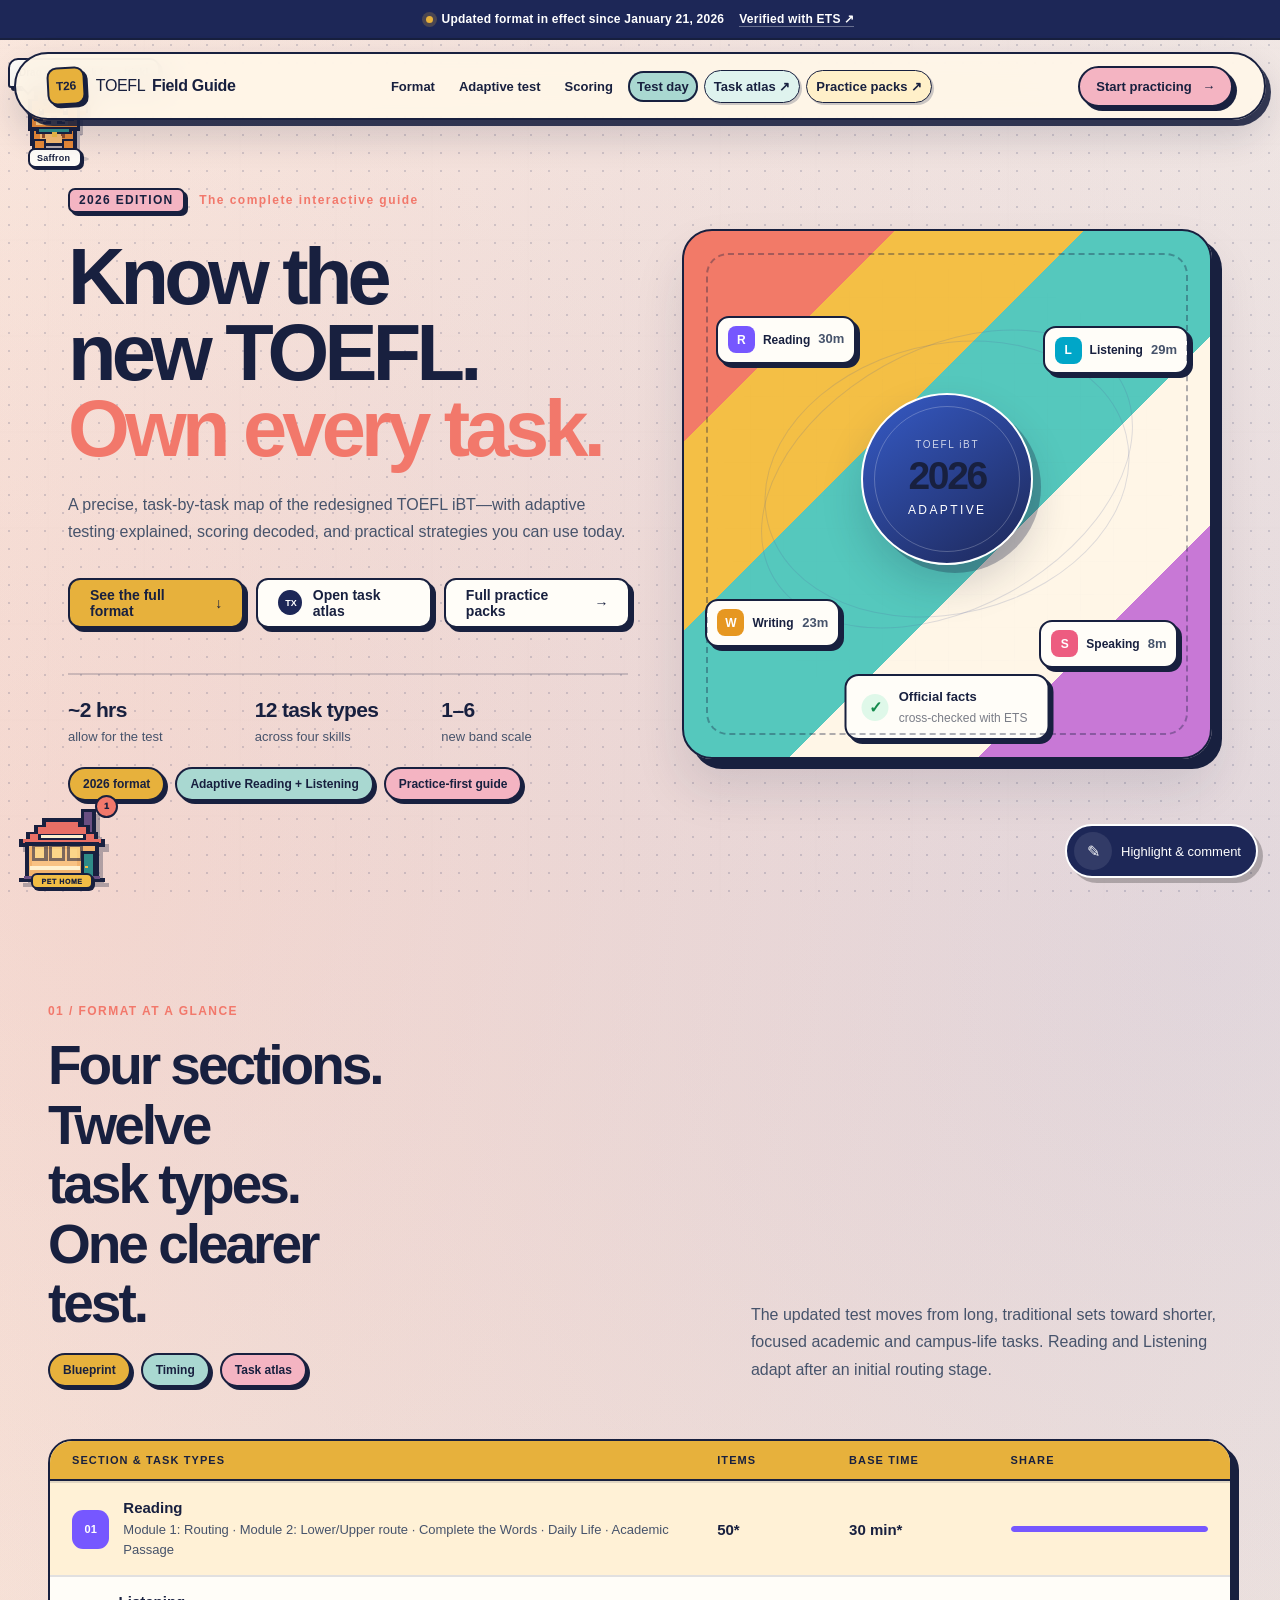
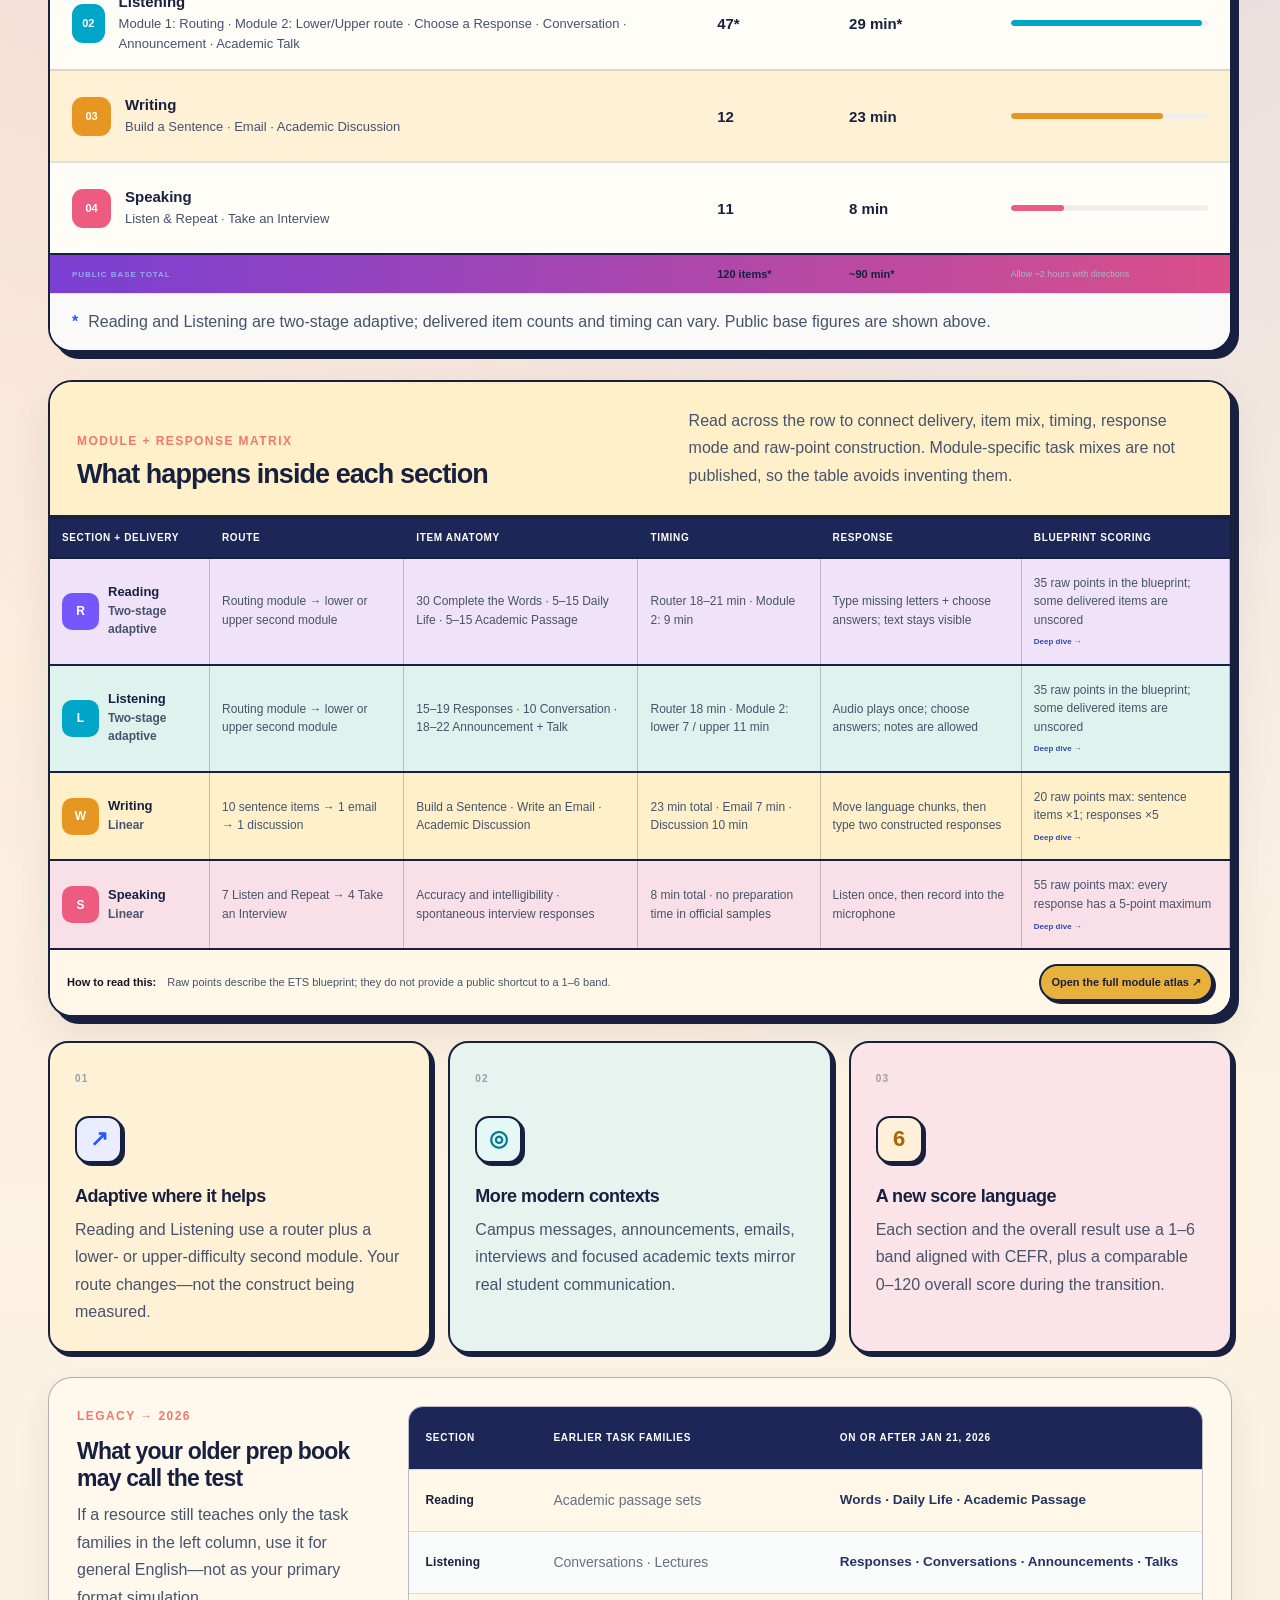
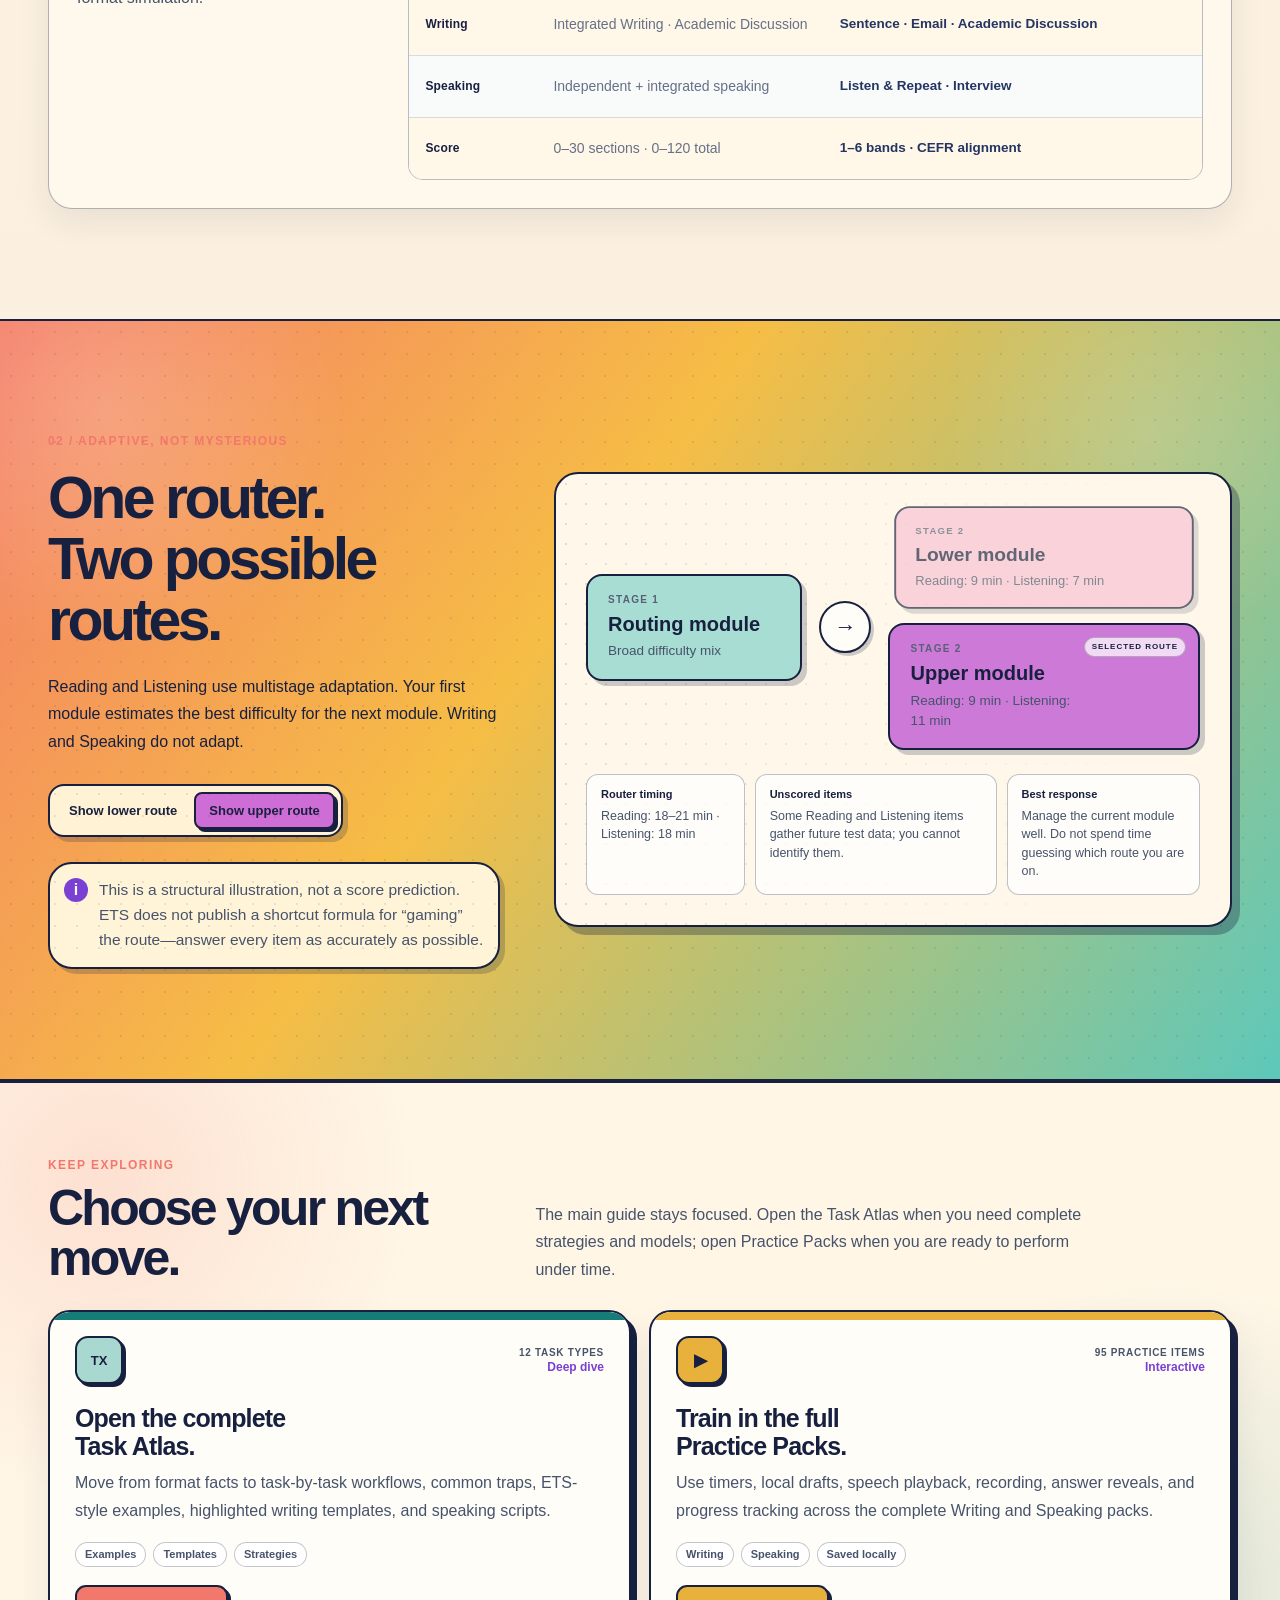
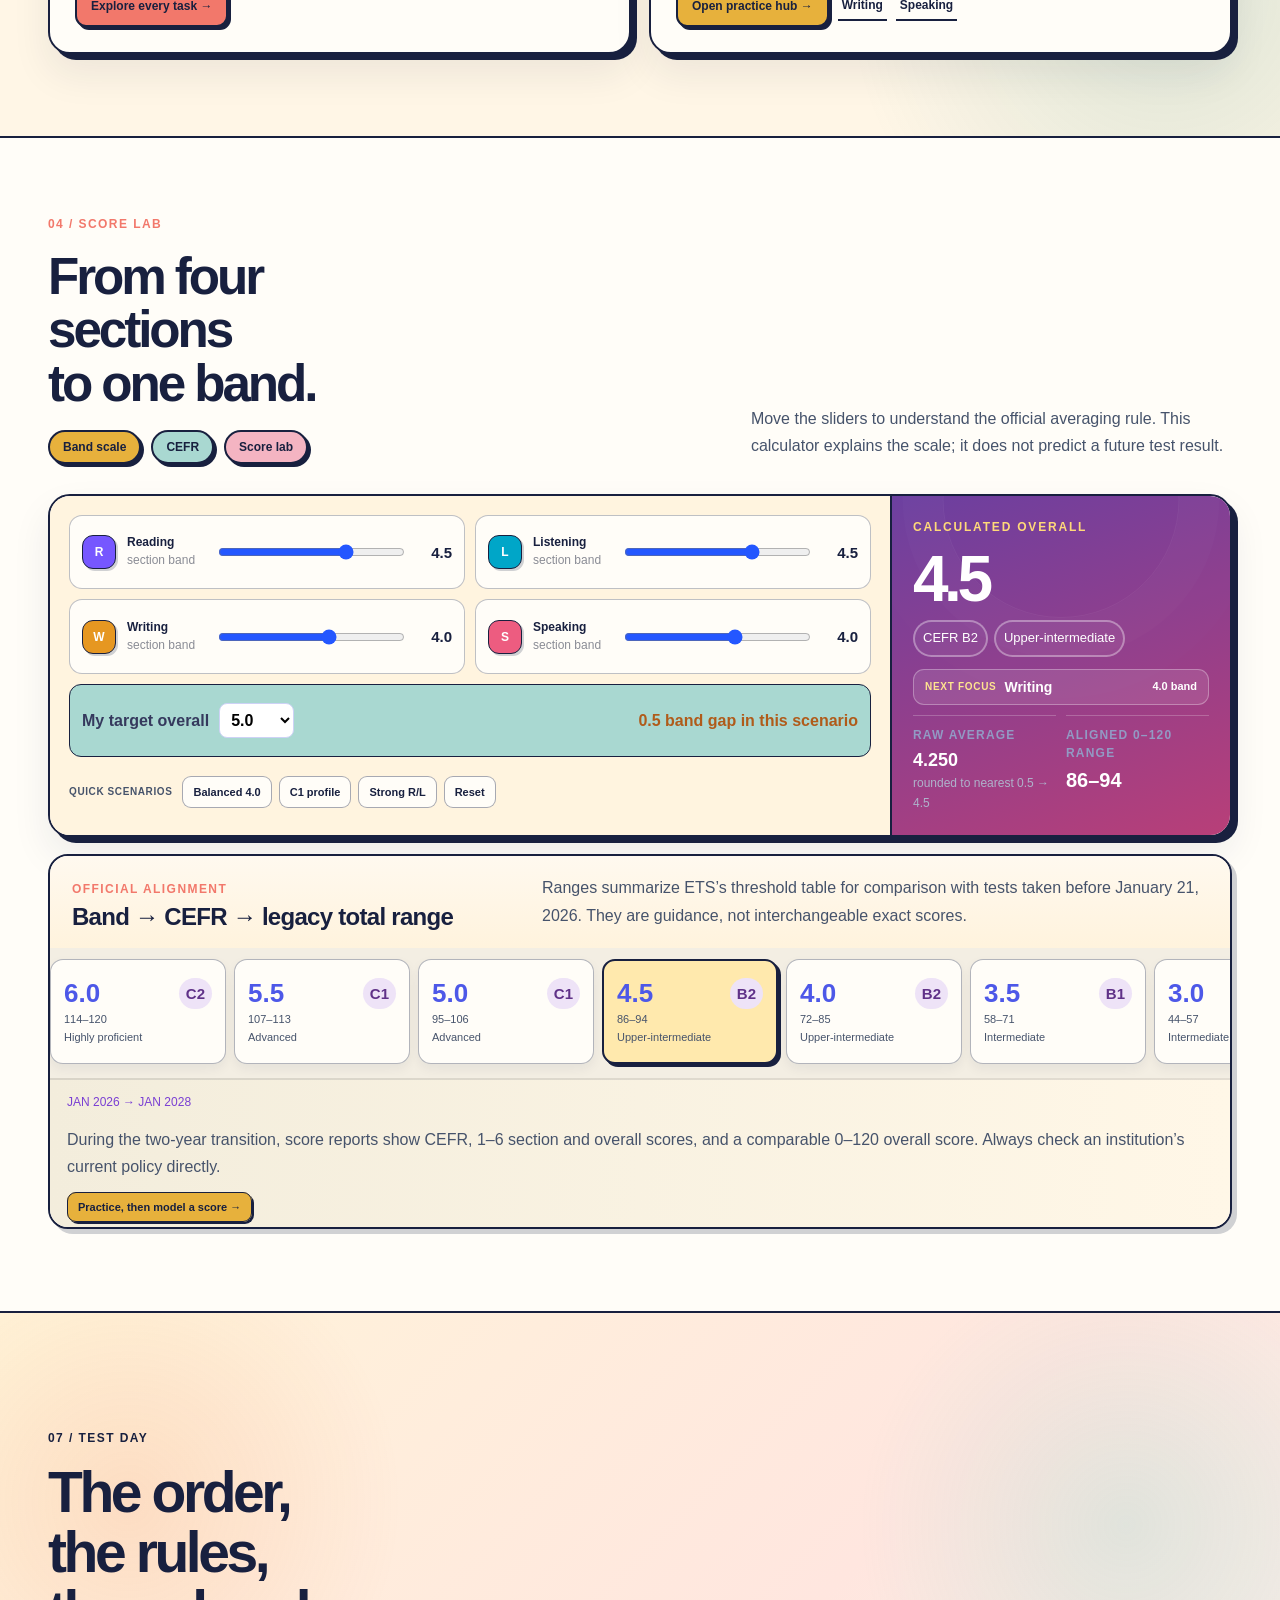
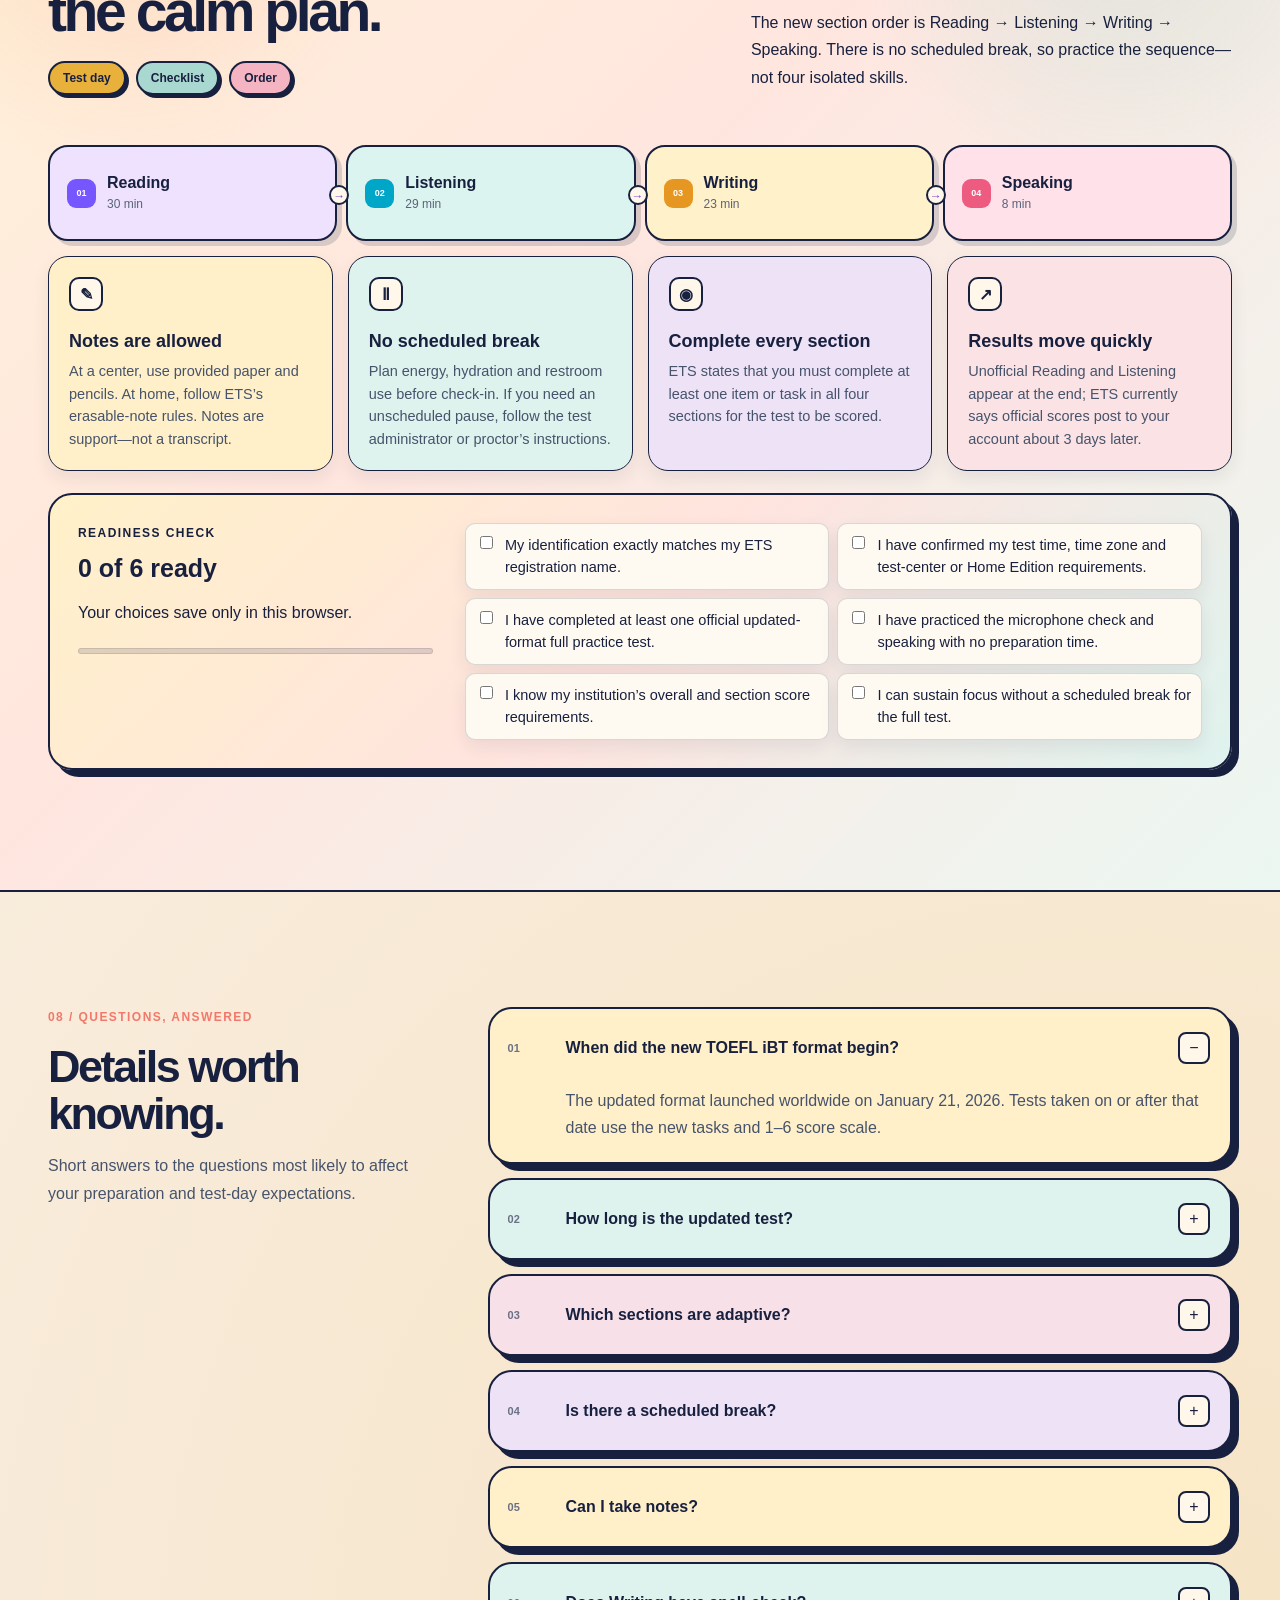
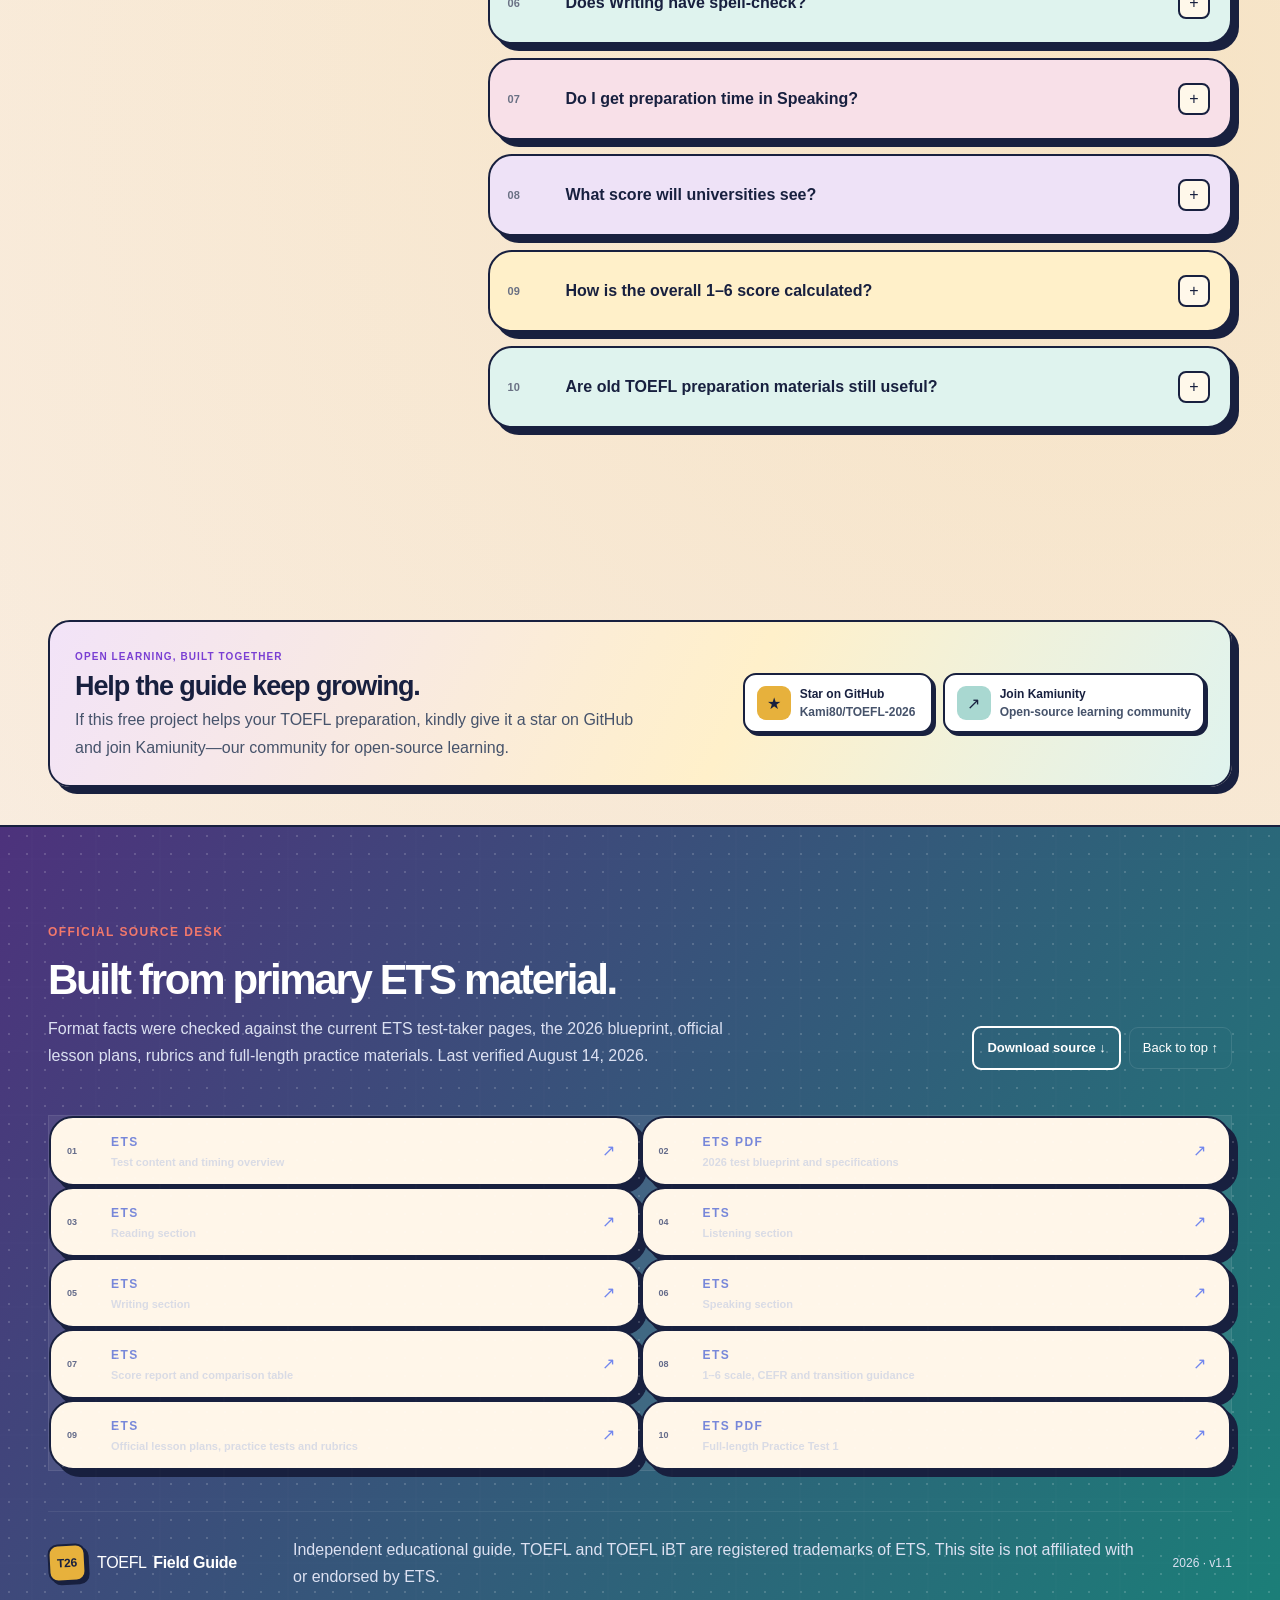
==== index.html @ bfb0610a "Add files via upload" ====
<!doctype html>
<html lang="en" style="--font-body:'DM Sans','Segoe UI',Arial,sans-serif;--font-display:Manrope,'Segoe UI',Arial,sans-serif">
  <head>
    <meta charset="UTF-8" />
    <meta name="viewport" content="width=device-width, initial-scale=1" />
    <meta name="description" content="A comprehensive, interactive guide to the TOEFL iBT format introduced January 21, 2026." />
    <meta name="theme-color" content="#151628" />
    <title>TOEFL iBT 2026 Complete Guide</title>
    <link rel="stylesheet" href="styles.css?v=20260815-navfloat3" />
    <link rel="stylesheet" href="pets.css?v=20260815-petarc8" />
  </head>
  <body>
    <noscript>This interactive guide requires JavaScript. Please enable it and reload the page.</noscript>
    <div id="root"></div>
    <script src="app.js?v=20260815-polish1" defer></script>
  <script src="retromax.js?v=20260815-polish1" defer></script>
  <script src="pets.js?v=20260815-petarc8" defer></script>
</body>
</html>
---- styles.css ----
:root {
  --ink: #121322;
  --muted: #5f6273;
  --paper: #f7f7f4;
  --panel: #ffffff;
  --line: #dedfd9;
  --blue: #2457ff;
  --violet: #7657ff;
  --cyan: #00a6c8;
  --amber: #e69721;
  --rose: #ed5c80;
}

* { box-sizing: border-box; }
html { scroll-behavior: smooth; }
body { margin: 0; background: var(--paper); color: var(--ink); font-family: var(--font-body), Arial, sans-serif; }
a { color: inherit; text-decoration: none; }

.announcement {
  min-height: 36px; background: #151628; color: #dfe2ff; display: flex; align-items: center; justify-content: center;
  gap: 9px; padding: 7px 20px; font-size: 12px; letter-spacing: .02em;
}
.announcement-dot { width: 7px; height: 7px; background: #77e5b2; border-radius: 50%; box-shadow: 0 0 0 4px #77e5b21c; }
.announcement a { color: white; margin-left: 6px; border-bottom: 1px solid #ffffff55; }
.nav-shell { width: 100%; max-width: none; height: 78px; margin: 0; display: flex; align-items: center; justify-content: space-between; padding: 0 clamp(20px, 3.5vw, 56px); }
.brand { display: flex; align-items: center; gap: 11px; font-family: var(--font-display); font-size: 16px; letter-spacing: -.02em; }
.brand>span:last-child b { margin-left: 3px; }
.brand-mark { display: grid; place-items: center; width: 38px; height: 38px; color: white; background: var(--blue); border-radius: 11px; font-size: 12px; font-weight: 800; transform: rotate(-3deg); }
.nav-links { display: flex; align-items: center; gap: 29px; color: #4b4e61; font-size: 13px; font-weight: 600; }
.nav-links a:hover { color: var(--blue); }
.nav-cta { padding: 11px 16px; border: 1px solid #cfd1cc; background: #fff; border-radius: 100px; font-size: 13px; font-weight: 700; box-shadow: 0 4px 14px #11142808; }
.nav-cta span { margin-left: 7px; color: var(--blue); }

.hero { max-width: 1240px; min-height: 650px; margin: 0 auto; padding: 72px 28px 90px; display: grid; grid-template-columns: 1.02fr .98fr; gap: 56px; align-items: center; }
.eyebrow, .kicker { color: #5f6273; font: 700 11px/1 var(--font-display); letter-spacing: .15em; }
.eyebrow span { display: inline-flex; align-items: center; min-height: 25px; padding: 0 9px; margin-right: 10px; border-radius: 7px; background: #e8ebff; color: #4e43c8; letter-spacing: .11em; }
.hero h1 { margin: 22px 0 23px; max-width: 700px; font: 750 clamp(50px, 6vw, 78px)/.99 var(--font-display); letter-spacing: -.065em; }
.hero h1 em { color: var(--blue); font-style: normal; }
.hero-lede { max-width: 610px; margin: 0; color: var(--muted); font-size: 18px; line-height: 1.72; }
.hero-actions { display: flex; gap: 12px; margin-top: 32px; }
.button { min-height: 48px; display: inline-flex; align-items: center; justify-content: center; gap: 11px; padding: 0 20px; border-radius: 12px; font-size: 14px; font-weight: 750; }
.button-primary { background: var(--blue); color: white; box-shadow: 0 12px 25px #2457ff2c; }
.button-primary:hover { transform: translateY(-2px); }
.button-ghost { background: white; border: 1px solid #d7d8d3; }
.play { width: 25px; height: 25px; display: grid; place-items: center; border-radius: 50%; color: var(--blue); background: #edf0ff; font-size: 9px; padding-left: 2px; }
.fact-row { display: grid; grid-template-columns: repeat(3, 1fr); max-width: 560px; margin-top: 45px; padding-top: 23px; border-top: 1px solid var(--line); }
.fact-row div { display: flex; flex-direction: column; gap: 5px; }
.fact-row strong { font: 750 19px var(--font-display); letter-spacing: -.03em; }
.fact-row span { color: #7a7c88; font-size: 11px; }

.hero-visual { position: relative; min-height: 505px; border: 1px solid #dfe0dc; overflow: hidden; border-radius: 34px; background: linear-gradient(145deg,#f0f2ff,#fafaf7 52%,#ecf8f7); box-shadow: 0 30px 70px #1b235016; }
.visual-grid { position: absolute; inset: 0; opacity: .47; background-image: linear-gradient(#72789412 1px,transparent 1px),linear-gradient(90deg,#72789412 1px,transparent 1px); background-size: 33px 33px; mask-image: radial-gradient(circle,#000,transparent 75%); }
.orbit { position: absolute; left: 50%; top: 47%; border: 1px solid #525f9c30; border-radius: 50%; transform: translate(-50%,-50%) rotate(-14deg); }
.orbit-one { width: 370px; height: 270px; }
.orbit-two { width: 260px; height: 400px; transform: translate(-50%,-50%) rotate(61deg); }
.core { position: absolute; left: 50%; top: 47%; width: 172px; height: 172px; display: flex; flex-direction: column; align-items: center; justify-content: center; transform: translate(-50%,-50%); border-radius: 50%; color: white; background: radial-gradient(circle at 35% 25%,#6f8aff,#2a57e9 58%,#1737a4); box-shadow: 0 22px 55px #244bc94a, inset 0 1px 0 #ffffff90; }
.core::after { content:""; position:absolute; inset:11px; border:1px solid #ffffff3b; border-radius:50%; }
.core span { font-size: 10px; letter-spacing: .16em; opacity: .76; }
.core strong { font: 800 39px/1 var(--font-display); letter-spacing: -.06em; margin: 6px 0; }
.core small { font-size: 9px; letter-spacing: .2em; }
.skill-pill { position: absolute; min-width: 135px; height: 48px; display: flex; align-items: center; gap: 8px; padding: 0 10px; border: 1px solid #d9dad7; border-radius: 13px; background: #ffffffed; box-shadow: 0 12px 25px #22265016; font-size: 12px; font-weight: 750; backdrop-filter: blur(8px); }
.skill-pill span { width: 27px; height: 27px; display: grid; place-items: center; border-radius: 8px; color: #fff; }
.skill-pill b { margin-left: auto; color: #737687; font-size: 10px; }
.pill-reading { top: 16%; left: 6%; }.pill-reading span { background: var(--violet); }
.pill-listening { top: 18%; right: 4%; }.pill-listening span { background: var(--cyan); }
.pill-writing { bottom: 21%; left: 4%; }.pill-writing span { background: var(--amber); }
.pill-speaking { bottom: 17%; right: 6%; }.pill-speaking span { background: var(--rose); }
.verified-card { position: absolute; bottom: 17px; left: 50%; transform: translateX(-50%); min-width: 205px; display: flex; align-items: center; gap: 10px; padding: 11px 15px; border: 1px solid #d6dad7; border-radius: 14px; background: #fff; box-shadow: 0 12px 25px #22265012; }
.verified-card>span { width: 27px; height: 27px; display: grid; place-items: center; border-radius: 50%; background: #dff8e9; color: #148a4d; font-weight: 800; }
.verified-card div { display: flex; flex-direction: column; gap: 2px; }.verified-card b { font-size: 11px; }.verified-card small { color:#7a7d87;font-size:9px; }

.format-section { padding: 110px max(28px, calc((100% - 1184px)/2)); background: #fff; }
.section-heading { display: grid; grid-template-columns: 1.15fr .85fr; align-items: end; gap: 80px; }
.kicker { color: var(--blue); }
.section-heading h2, .coming-section h2 { margin: 17px 0 0; font: 750 clamp(34px,5vw,55px)/1.08 var(--font-display); letter-spacing: -.055em; }
.section-heading p { max-width: 510px; margin: 0 0 4px; color: var(--muted); font-size: 15px; line-height: 1.75; }
.format-board { margin-top: 52px; border: 1px solid #dcded9; border-radius: 22px; overflow: hidden; }
.format-head,.format-row { display: grid; grid-template-columns: 1.9fr .34fr .43fr .6fr; align-items: center; gap: 20px; }
.format-head { padding: 13px 22px; background: #f3f4f1; color: #7a7c86; font: 700 10px var(--font-display); letter-spacing: .1em; text-transform: uppercase; }
.format-row { min-height: 92px; padding: 16px 22px; border-top: 1px solid #e5e6e2; }
.format-name { display: flex; align-items: center; gap: 14px; }
.section-index { width: 39px; height: 39px; display: grid; place-items: center; border-radius: 11px; color: #fff; font: 750 11px var(--font-display); }
.section-index.violet,.time-bar .violet { background: var(--violet); }.section-index.cyan,.time-bar .cyan { background: var(--cyan); }.section-index.amber,.time-bar .amber { background: var(--amber); }.section-index.rose,.time-bar .rose { background: var(--rose); }
.format-name div { display: flex; flex-direction: column; gap: 4px; }.format-name strong,.format-row>strong { font: 750 15px var(--font-display); }.format-name small { color:#777a87;font-size:11px; line-height:1.5; }
.time-bar { height: 6px; background: #eff0ed; border-radius: 10px; overflow: hidden; }.time-bar i { display:block;height:100%;border-radius:10px; }
.format-footnote { display: flex; gap: 10px; padding: 14px 22px; background: #fafaf8; border-top: 1px solid #e5e6e2; color: #777984; font-size: 11px; line-height: 1.5; }.format-footnote span { color: var(--blue); font-weight: 800; }
.format-total { display:grid;grid-template-columns:1.9fr .34fr .43fr .6fr;align-items:center;gap:20px;padding:13px 22px;border-top:1px solid #dfe0dc;background:#15182f;color:white; }.format-total>span { color:#99a7f1;font:700 8px var(--font-display);letter-spacing:.12em; }.format-total strong { font:750 11px var(--font-display); }.format-total em { color:#aeb2c4;font-size:9px;font-style:normal; }
.change-grid { display: grid; grid-template-columns: repeat(3,1fr); gap: 17px; margin-top: 24px; }
.change-grid article { position: relative; min-height: 240px; padding: 25px; border: 1px solid #e0e1dd; border-radius: 19px; background: #fafaf8; overflow: hidden; }
.change-number { color: #9b9da7; font: 700 10px var(--font-display); letter-spacing: .12em; }.change-icon { width: 47px; height: 47px; display:grid;place-items:center;margin:30px 0 23px;border-radius:14px;background:#eaedff;color:var(--blue);font:800 22px var(--font-display); }
.change-grid article:nth-child(2) .change-icon { background:#e5f8f6;color:#007e91; }.change-grid article:nth-child(3) .change-icon { background:#fff0d9;color:#aa6500; }
.change-grid h3 { margin:0 0 9px;font:750 18px var(--font-display);letter-spacing:-.025em; }.change-grid p { margin:0;color:var(--muted);font-size:12px;line-height:1.7; }
.migration-card { display:grid;grid-template-columns:.72fr 1.28fr;gap:35px;margin-top:24px;padding:28px;border:1px solid #dedfda;border-radius:20px;background:#f7f7f4; }.migration-head h3 { margin:14px 0 10px;font:750 23px/1.15 var(--font-display);letter-spacing:-.035em; }.migration-head p { margin:0;color:#757884;font-size:9px;line-height:1.65; }.migration-table { border:1px solid #dedfda;border-radius:13px;overflow:hidden;background:white; }.migration-row { min-height:45px;display:grid;grid-template-columns:.38fr .8fr 1.22fr;align-items:center;gap:10px;padding:8px 13px;border-top:1px solid #e7e8e4;font-size:9px; }.migration-row:first-child{border-top:0}.migration-row b { font:750 9px var(--font-display); }.migration-row>span { color:#7b7e89; }.migration-row strong { color:#283872;font:700 9px var(--font-display); }.migration-labels { min-height:32px;background:#eef0ec;color:#898c96;font:700 7px var(--font-display);letter-spacing:.08em;text-transform:uppercase; }

.coming-section { padding: 105px 28px 120px; text-align: center; background: #111327; color: #fff; }
.coming-section .kicker { color:#91a3ff; }.coming-section p { max-width:700px;margin:22px auto;color:#b8bbcb;line-height:1.8;font-size:15px; }.coming-pills { display:flex;justify-content:center;flex-wrap:wrap;gap:9px;margin-top:28px; }.coming-pills span { padding:8px 13px;border:1px solid #ffffff26;border-radius:100px;background:#ffffff0a;color:#dfe1ed;font-size:11px; }
.placeholder-anchors { height: 0; overflow: hidden; }

@media (max-width: 900px) {
  .nav-links { display:none; }.hero { grid-template-columns:1fr;padding-top:45px; }.hero-visual { min-height:480px; }.section-heading{grid-template-columns:1fr;gap:24px}.format-head,.format-row{grid-template-columns:1.5fr .35fr .45fr}.format-head span:last-child,.format-row .time-bar{display:none}.change-grid{grid-template-columns:1fr}.change-grid article{min-height:200px}.change-icon{margin:22px 0 16px}
}
@media (max-width: 560px) {
  .announcement { font-size:10px }.announcement a{display:none}.nav-shell{height:66px;padding:0 17px}.nav-cta{display:none}.hero{padding:42px 18px 65px;gap:42px}.hero h1{font-size:48px}.hero-lede{font-size:15px}.hero-actions{flex-direction:column}.fact-row span{font-size:9px}.hero-visual{min-height:410px;border-radius:25px}.orbit-one{width:300px;height:220px}.orbit-two{width:220px;height:330px}.core{width:140px;height:140px}.core strong{font-size:32px}.skill-pill{min-width:118px;height:43px;font-size:10px}.skill-pill span{width:24px;height:24px}.pill-reading{top:10%;left:3%}.pill-listening{top:16%;right:2%}.pill-writing{bottom:23%;left:2%}.pill-speaking{bottom:17%;right:2%}.format-section{padding:80px 18px}.format-board{border-radius:16px}.format-head,.format-row{grid-template-columns:1fr .25fr .32fr;gap:8px;padding-left:14px;padding-right:14px}.format-name{gap:9px}.section-index{width:32px;height:32px}.format-name small{display:none}.format-row>strong{font-size:12px}.format-footnote{padding:13px 14px}.coming-section{padding:80px 18px 90px}
}
@media (prefers-reduced-motion: reduce) { html{scroll-behavior:auto}.button-primary:hover{transform:none} }

/* Complete guide sections */
button, input, select, textarea { font: inherit; }
button { color: inherit; cursor: pointer; }
button:focus-visible, a:focus-visible, input:focus-visible, select:focus-visible, textarea:focus-visible, summary:focus-visible { outline: 3px solid #839bff; outline-offset: 3px; }
.kicker-light { color: #91a3ff; }

.adaptive-section { min-height: 710px; display: grid; grid-template-columns: .78fr 1.22fr; gap: 80px; align-items: center; padding: 110px max(28px, calc((100% - 1184px)/2)); color: white; background: #111327; overflow: hidden; }
.adaptive-copy h2 { margin: 19px 0 22px; font: 750 clamp(39px,5vw,59px)/1.03 var(--font-display); letter-spacing: -.06em; }
.adaptive-copy>p { margin: 0; max-width: 450px; color: #babdcc; font-size: 15px; line-height: 1.8; }
.adaptive-tabs { display: inline-flex; gap: 4px; margin: 29px 0 25px; padding: 4px; border: 1px solid #ffffff1d; border-radius: 12px; background: #ffffff0b; }
.adaptive-tabs button { min-height: 37px; padding: 0 13px; border: 0; border-radius: 8px; background: transparent; color: #aeb2c4; font-size: 11px; font-weight: 750; }
.adaptive-tabs button.active { background: white; color: #171a31; }
.adaptive-note { display: flex; gap: 11px; padding: 14px; border: 1px solid #ffffff16; border-radius: 14px; background: #ffffff08; }
.adaptive-note span { flex: 0 0 24px; height: 24px; display: grid; place-items: center; border-radius: 50%; background: #6683ff; font-weight: 800; }
.adaptive-note p { margin: 0; color: #afb3c6; font-size: 10px; line-height: 1.65; }
.adaptive-map { position: relative; min-height: 490px; padding: 40px; border: 1px solid #ffffff1c; border-radius: 29px; background: radial-gradient(circle at 40% 30%,#4151b842,transparent 44%),#171a31; box-shadow: inset 0 1px 0 #ffffff0d; }
.adaptive-map::before { content:""; position:absolute; inset:0; opacity:.25; background-image:radial-gradient(#ffffff35 1px,transparent 1px);background-size:22px 22px;mask-image:linear-gradient(90deg,#000,transparent); }
.adaptive-node { position: relative; z-index: 1; display: flex; flex-direction: column; justify-content: center; min-height: 106px; padding: 18px 20px; border: 1px solid #ffffff24; border-radius: 17px; background: #21253f; box-shadow: 0 15px 30px #0709193d; transition: .25s ease; }
.adaptive-node small { color: #8990af; font: 700 9px var(--font-display); letter-spacing: .13em; }
.adaptive-node strong { margin: 7px 0 5px; font: 750 18px var(--font-display); }
.adaptive-node span { color: #9fa4ba; font-size: 10px; }
.router-node { width: 43%; margin: 122px 0 0; border-color: #6d84ff75; background: linear-gradient(145deg,#314aa7,#283671); }
.router-node small,.router-node span { color: #c5d0ff; }
.adaptive-connector { position: absolute; z-index: 0; left: 41%; top: 206px; width: 20%; height: 90px; border-top: 1px solid #7489f7; border-right: 1px solid #7489f7; border-bottom: 1px solid #7489f7; border-radius: 0 22px 22px 0; }
.adaptive-connector::before,.adaptive-connector::after { content:""; position:absolute; right:-4px; width:7px;height:7px;border-radius:50%;background:#91a5ff;box-shadow:0 0 0 5px #7085ff20; }
.adaptive-connector::before { top:-4px; }.adaptive-connector::after { bottom:-4px; }
.route-stack { position: absolute; z-index: 1; top: 85px; right: 38px; width: 35%; display: grid; gap: 32px; }
.route-node { opacity: .46; transform: scale(.96); }
.route-node.selected { opacity: 1; transform: scale(1); border-color: #7f96ff; background: #292e52; box-shadow: 0 18px 45px #0b0d213e,0 0 0 3px #788eff15; }
.route-node.selected::after { content:"SELECTED ROUTE"; position:absolute; right:11px; top:10px; color:#a9b7ff;font:700 7px var(--font-display);letter-spacing:.12em; }
.adaptive-facts { position: absolute; z-index: 1; left: 40px; right: 40px; bottom: 23px; display: grid; grid-template-columns: .8fr 1.25fr 1.1fr; gap: 10px; }
.adaptive-facts div { padding: 11px 12px; border-top: 1px solid #ffffff19; }
.adaptive-facts b,.adaptive-facts span { display: block; }.adaptive-facts b { margin-bottom:5px;color:#eff0fa;font-size:9px; }.adaptive-facts span { color:#8e93a8;font-size:8px;line-height:1.55; }

.task-section { padding: 115px max(28px, calc((100% - 1184px)/2)) 120px; background: #f7f7f4; }
.task-heading { align-items: end; }.task-heading h2 { margin:17px 0 0;font:750 clamp(38px,5vw,55px)/1.07 var(--font-display);letter-spacing:-.055em; }
.section-tabs { display: grid; grid-template-columns: repeat(4,1fr); gap: 10px; margin: 52px 0 15px; }
.section-tabs button { display: grid; grid-template-columns: 38px 1fr auto; align-items: center; gap: 11px; min-height: 67px; padding: 10px 13px; border: 1px solid #dcdeda; border-radius: 15px; background: white; text-align: left; opacity: .63; transition: .2s ease; }
.section-tabs button:hover,.section-tabs button.active { opacity: 1; border-color: #bfc4df; box-shadow: 0 10px 25px #2027440c; }
.section-tabs button span { width: 38px; height: 38px; display:grid;place-items:center;border-radius:11px;color:#fff;font:750 12px var(--font-display); }
.section-tabs button.violet span { background:var(--violet); }.section-tabs button.cyan span { background:var(--cyan); }.section-tabs button.amber span { background:var(--amber); }.section-tabs button.rose span { background:var(--rose); }
.section-tabs button b { font:750 13px var(--font-display); }.section-tabs button small { color:#888a95;font-size:9px; }
.section-dashboard { --theme: var(--violet); display: grid; grid-template-columns: 350px 1fr; min-height: 650px; border: 1px solid #dcdeda; border-radius: 24px; overflow: hidden; background: white; box-shadow: 0 28px 60px #1d23450a; }
.section-dashboard.theme-cyan { --theme:var(--cyan); }.section-dashboard.theme-amber { --theme:var(--amber); }.section-dashboard.theme-rose { --theme:var(--rose); }
.section-profile { position: relative; padding: 35px; color: white; background: linear-gradient(155deg,color-mix(in srgb,var(--theme),#101324 20%),#15182e 80%); overflow: hidden; }
.section-profile::after { content:attr(data-letter);position:absolute;right:-15px;bottom:-80px;font:800 300px var(--font-display);color:#ffffff08; }
.profile-letter { width: 56px; height:56px; display:grid;place-items:center;border:1px solid #ffffff3a;border-radius:17px;background:#ffffff17;font:800 22px var(--font-display); }
.profile-mode { position:absolute;top:38px;right:28px;padding:7px 10px;border:1px solid #ffffff20;border-radius:100px;color:#ffffffb6;font:700 8px var(--font-display);letter-spacing:.1em;text-transform:uppercase; }
.section-profile h3 { margin:28px 0 7px;font:750 36px var(--font-display);letter-spacing:-.045em; }.profile-tagline { margin:0;color:#ffffffbc;font-size:12px;line-height:1.5; }
.profile-overview { margin:25px 0;color:#c4c8d6;font-size:11px;line-height:1.75; }
.profile-stats { display:grid;grid-template-columns:1fr 1fr;gap:8px;margin:23px 0 9px; }.profile-stats div,.profile-score { padding:13px;border:1px solid #ffffff17;border-radius:13px;background:#ffffff08; }.profile-stats small,.profile-score small { display:block;margin-bottom:6px;color:#9da3b7;font:700 8px var(--font-display);letter-spacing:.12em; }.profile-stats strong { font:750 16px var(--font-display); }.profile-score span { color:#e3e4ec;font-size:10px; }
.priority-list { margin-top:28px; }.priority-list>small { color:#9299b0;font:700 8px var(--font-display);letter-spacing:.12em; }.priority-list p { display:flex;gap:8px;margin:12px 0;color:#d8dae5;font-size:10px;line-height:1.55; }.priority-list p span { color:#8ca0ff;font-weight:800; }
.task-accordions { padding: 22px; background: #f8f8f5; }
.task-card { margin-bottom:10px;border:1px solid #dedfda;border-radius:17px;background:white;overflow:hidden; }.task-card.open { border-color:color-mix(in srgb,var(--theme),#d9dad5 55%);box-shadow:0 12px 32px #1e24460c; }
.task-trigger { width:100%; min-height:91px; display:grid;grid-template-columns:42px 1fr 32px;align-items:center;gap:14px;padding:15px 18px;border:0;background:white;text-align:left; }
.task-count { color:#9b9da6;font:700 10px var(--font-display);letter-spacing:.1em; }.task-title { display:flex;flex-direction:column;gap:4px; }.task-title small { color:var(--theme);font:750 8px var(--font-display);letter-spacing:.12em; }.task-title strong { font:750 18px var(--font-display);letter-spacing:-.025em; }.task-title em { color:#777a86;font-size:10px;font-style:normal; }
.task-toggle { width:30px;height:30px;display:grid;place-items:center;border:1px solid #dedfdc;border-radius:9px;background:#f7f7f4;color:var(--theme);font-size:18px; }
.task-content { padding:0 22px 22px 74px;border-top:1px solid #ebebe7; }.task-description { margin:23px 0 17px;max-width:800px;color:#555968;font-size:12px;line-height:1.8; }
.fact-chips { display:flex;flex-wrap:wrap;gap:7px;margin-bottom:22px; }.fact-chips span { padding:7px 9px;border:1px solid #dee0db;border-radius:7px;background:#fafaf8;color:#676a76;font:700 8px var(--font-display);letter-spacing:.04em; }
.task-columns { display:grid;grid-template-columns:.9fr 1.35fr .9fr;gap:12px; }.task-columns>div { padding:16px;border:1px solid #e3e4df;border-radius:13px;background:#fafaf8; }.task-columns h4 { display:flex;align-items:center;gap:7px;margin:0 0 12px;font:750 10px var(--font-display);letter-spacing:.02em; }.task-columns h4 span { width:22px;height:22px;display:grid;place-items:center;border-radius:7px;background:color-mix(in srgb,var(--theme),white 84%);color:var(--theme); }.task-columns p { margin:8px 0;color:#666976;font-size:9px;line-height:1.55; }.task-columns>div:not(.workflow-column) p::before { content:"·";margin-right:6px;color:var(--theme);font-weight:900; }.workflow-column p { display:grid;grid-template-columns:18px 1fr;gap:7px; }.workflow-column p b { width:17px;height:17px;display:grid;place-items:center;border-radius:50%;background:color-mix(in srgb,var(--theme),white 84%);color:var(--theme);font-size:7px; }
.coach-tip { display:grid;grid-template-columns:100px 1fr;gap:14px;align-items:center;margin-top:12px;padding:13px 15px;border-left:3px solid var(--theme);border-radius:4px 11px 11px 4px;background:color-mix(in srgb,var(--theme),white 94%); }.coach-tip span { color:var(--theme);font:750 8px var(--font-display);letter-spacing:.1em; }.coach-tip p { margin:0;color:#525563;font-size:9px;line-height:1.6; }
.adaptive-asterisk { margin:12px 4px 0;color:#858791;font-size:9px; }

.score-section { padding: 115px max(28px, calc((100% - 1184px)/2)) 120px; background:#fff; }
.score-heading h2,.practice-heading h2,.testday-heading h2 { margin:17px 0 0;font:750 clamp(39px,5vw,57px)/1.04 var(--font-display);letter-spacing:-.06em; }
.score-lab { display:grid;grid-template-columns:1.25fr .75fr;margin-top:52px;border:1px solid #dedfda;border-radius:24px;overflow:hidden;box-shadow:0 25px 55px #2227440b; }
.score-controls { padding:30px;background:#fafaf8; }.score-slider { display:grid;grid-template-columns:40px 115px 1fr 45px;align-items:center;gap:12px;padding:15px 0;border-bottom:1px solid #e4e5e1; }.slider-letter { width:38px;height:38px;display:grid;place-items:center;border-radius:11px;color:#fff;font:750 12px var(--font-display); }.slider-letter.violet{background:var(--violet)}.slider-letter.cyan{background:var(--cyan)}.slider-letter.amber{background:var(--amber)}.slider-letter.rose{background:var(--rose)}
.slider-name { display:flex;flex-direction:column;gap:2px; }.slider-name b { font:750 12px var(--font-display); }.slider-name small { color:#8a8c95;font-size:8px; }.score-slider input { accent-color:var(--blue);width:100%; }.score-slider output { text-align:right;font:750 16px var(--font-display); }
.target-row { display:grid;grid-template-columns:auto 75px 1fr;align-items:center;gap:10px;margin-top:20px;padding:13px 15px;border-radius:13px;background:#eef0ff;color:#35395d;font-size:10px;font-weight:700; }.target-row select { padding:7px;border:1px solid #cdd2f6;border-radius:8px;background:white; }.target-row>span { justify-self:end;color:#b05b1a; }.target-row>span.target-met { color:#168352; }
.score-result { position:relative;padding:38px;color:white;background:radial-gradient(circle at 50% 22%,#425fe0,#1b245b 60%,#141735);text-align:center;overflow:hidden; }.score-result::after { content:"";position:absolute;width:300px;height:300px;border:1px solid #ffffff13;border-radius:50%;left:50%;top:-90px;transform:translateX(-50%);box-shadow:0 0 0 40px #ffffff05,0 0 0 80px #ffffff03; }.result-label { position:relative;z-index:1;color:#b6c1ff;font:700 8px var(--font-display);letter-spacing:.15em; }.score-result>strong { position:relative;z-index:1;display:block;margin:14px 0 11px;font:800 88px/.9 var(--font-display);letter-spacing:-.08em; }.result-badges { position:relative;z-index:1;display:flex;justify-content:center;gap:6px; }.result-badges span { padding:6px 8px;border:1px solid #ffffff25;border-radius:100px;background:#ffffff0c;font-size:8px; }.score-formula,.legacy-result { position:relative;z-index:1;margin-top:25px;padding:13px;border-top:1px solid #ffffff1b; }.score-formula small,.legacy-result small { display:block;color:#929ac4;font:700 8px var(--font-display);letter-spacing:.1em; }.score-formula b { display:block;margin:6px 0 2px;font:750 18px var(--font-display); }.score-formula span { color:#aeb3cb;font-size:8px; }.legacy-result b { display:block;margin:7px 0;font:750 20px var(--font-display); }.legacy-result p { margin:0;color:#aeb3c9;font-size:8px;line-height:1.55; }
.scale-card { margin-top:22px;border:1px solid #dedfda;border-radius:22px;overflow:hidden; }.scale-card-head { display:grid;grid-template-columns:1fr .8fr;gap:50px;align-items:end;padding:27px 28px;background:#fafaf8; }.scale-card-head h3 { margin:10px 0 0;font:750 22px var(--font-display);letter-spacing:-.03em; }.scale-card-head p { margin:0;color:#747782;font-size:10px;line-height:1.6; }
.scale-table { display:grid;grid-template-columns:repeat(2,1fr); }.scale-row { min-height:47px;display:grid;grid-template-columns:.38fr .45fr .8fr 1fr;align-items:center;gap:10px;padding:0 18px;border:0;border-top:1px solid #ebebe8;border-right:1px solid #ebebe8;background:white;text-align:left;font-size:9px; }.scale-row.current { background:#eef1ff;box-shadow:inset 3px 0 var(--blue); }.scale-row b { color:var(--blue);font:750 12px var(--font-display); }.scale-head { grid-column:1/-1;min-height:34px;background:#f1f2ef;color:#858791;font:700 8px var(--font-display);letter-spacing:.1em;text-transform:uppercase; }.scale-transition { display:grid;grid-template-columns:170px 1fr;gap:18px;padding:16px 20px;border-top:1px solid #e4e5e1;background:#15182f;color:white; }.scale-transition span { color:#9cacff;font:700 9px var(--font-display);letter-spacing:.1em; }.scale-transition p { margin:0;color:#b6bac9;font-size:9px;line-height:1.55; }

.practice-section { padding: 115px max(28px, calc((100% - 1184px)/2)) 125px;color:white;background:#111327; }
.practice-heading p { color:#b7bac9; }.practice-tabs { display:flex;gap:6px;margin-top:48px;padding:5px;border:1px solid #ffffff17;border-radius:14px;background:#ffffff08; }.practice-tabs button { flex:1;min-height:42px;border:0;border-radius:10px;background:transparent;color:#999eb3;font-size:10px;font-weight:750; }.practice-tabs button.active { color:#1a1c30;background:white;box-shadow:0 8px 18px #05061547; }
.practice-panel { min-height:510px;margin-top:12px;border:1px solid #ffffff18;border-radius:23px;background:#181b33;overflow:hidden; }.practice-layout { min-height:510px;display:grid;grid-template-columns:.8fr 1.2fr; }.practice-instructions { padding:38px;border-right:1px solid #ffffff13;background:radial-gradient(circle at 20% 10%,#3449a43b,transparent 45%); }.practice-instructions>span,.voice-card>span,.writing-prompt>span { color:#95a7ff;font:700 8px var(--font-display);letter-spacing:.14em; }.practice-instructions h3,.voice-card h3 { margin:14px 0 12px;font:750 27px var(--font-display);letter-spacing:-.035em; }.practice-instructions>p,.voice-card>p { color:#aaafc1;font-size:11px;line-height:1.7; }.practice-context { margin-top:26px;padding:20px;border:1px solid #ffffff16;border-radius:14px;background:#0f1226;color:#d8dae5;font-size:13px;line-height:2; }.practice-context b { color:#aebcff; }
.word-grid { display:grid;grid-template-columns:repeat(2,1fr);gap:10px;padding:30px;align-content:center; }.word-grid label { position:relative;display:grid;grid-template-columns:95px 1fr;gap:7px;align-items:center;min-height:80px;padding:13px;border:1px solid #ffffff12;border-radius:13px;background:#ffffff08; }.word-grid label>span { font:750 13px var(--font-display); }.word-grid label>span b { color:#9dacff; }.word-grid input { min-width:0;padding:9px 10px;border:1px solid #ffffff1e;border-radius:8px;background:#0f1224;color:white;font-size:10px; }.word-grid label small { grid-column:1/-1;color:#858a9f;font-size:8px; }.word-grid label i { position:absolute;right:8px;top:7px;font-size:8px;font-style:normal; }.word-grid label i.correct { color:#70dfa9; }.word-grid label i.incorrect { color:#ff9b93; }
.practice-actions { grid-column:1/-1;display:flex;align-items:center;gap:8px;margin-top:6px; }.practice-actions button,.lab-primary,.stop-button { min-height:38px;padding:0 14px;border:1px solid #ffffff1c;border-radius:9px;background:#ffffff0b;color:#c8cbda;font-size:9px;font-weight:750; }.practice-actions button.lab-primary,.lab-primary { border-color:transparent;background:#315cff;color:white; }.practice-actions strong { margin-left:auto;color:#8fa4ff;font:750 11px var(--font-display); }
.sentence-stage { margin-top:27px; }.sentence-stage>small,.sentence-bank>small { color:#858ba1;font:700 8px var(--font-display);letter-spacing:.1em; }.built-zone { min-height:115px;display:flex;flex-wrap:wrap;align-content:flex-start;gap:7px;margin-top:10px;padding:14px;border:1px dashed #7c89bd75;border-radius:14px;background:#0e1124; }.built-zone em { color:#6f748a;font-size:10px;font-style:normal; }.built-zone button,.sentence-bank>div>button { padding:8px 10px;border:1px solid #ffffff1a;border-radius:8px;background:#252a4b;color:#e5e7ef;font-size:10px; }.sentence-bank { display:flex;flex-direction:column;justify-content:center;padding:38px; }.sentence-bank>div { display:flex;flex-wrap:wrap;gap:8px;margin-top:12px; }.sentence-bank .practice-actions { margin-top:25px; }.micro-tip { margin-top:22px;padding:14px;border-left:3px solid #7189ff;background:#ffffff08;color:#aeb2c3;font-size:9px;line-height:1.6; }.feedback-good,.feedback-bad { font-size:9px;line-height:1.55; }.feedback-good { color:#6ee0a7; }.feedback-bad { color:#ff9b93; }
.audio-button { display:inline-flex;align-items:center;gap:9px;min-height:43px;margin-top:20px;padding:0 15px;border:0;border-radius:10px;background:#315cff;color:white;font-size:10px;font-weight:750; }.audio-button span { width:24px;height:24px;display:grid;place-items:center;border-radius:50%;background:#ffffff1d;font-size:8px; }.transcript { margin-top:18px;padding:14px;border:1px solid #ffffff13;border-radius:10px;background:#0f1224;color:#cfd2df;font-size:10px;line-height:1.6; }.text-link { display:block;margin-top:15px;padding:0;border:0;background:transparent;color:#91a5ff;font-size:9px;text-decoration:underline;text-underline-offset:4px; }.choice-list { display:grid;gap:9px;align-content:center;padding:38px; }.choice-list>button { min-height:58px;display:flex;align-items:center;gap:12px;padding:10px 14px;border:1px solid #ffffff13;border-radius:13px;background:#ffffff07;color:#d9dbe5;text-align:left;font-size:11px; }.choice-list>button span { width:29px;height:29px;display:grid;place-items:center;border-radius:8px;background:#2b304e;color:#aab3e1;font:750 9px var(--font-display); }.choice-list>button.selected { border-color:#7188ff;background:#2b335e; }.choice-list>button.correct-choice { border-color:#4fbd87;background:#1f473b; }.choice-list>button.wrong-choice { border-color:#cf6f69;background:#492b36; }.feedback-box { margin-top:5px;padding:13px;border-radius:10px;background:#0f1224; }
.writing-lab { min-height:510px; }.writing-toolbar { min-height:63px;display:flex;align-items:center;justify-content:space-between;padding:9px 16px;border-bottom:1px solid #ffffff13;background:#111429; }.mode-switch { display:flex;gap:4px;padding:4px;border-radius:10px;background:#ffffff08; }.mode-switch button { min-height:34px;padding:0 12px;border:0;border-radius:7px;background:transparent;color:#9398ad;font-size:9px;font-weight:750; }.mode-switch button.active { background:#fff;color:#1b1e32; }.lab-clock { display:flex;align-items:center;gap:7px; }.lab-clock span { min-width:64px;color:#98aaff;font:750 18px var(--font-display); }.lab-clock.urgent span { color:#ff8b83; }.lab-clock button { padding:7px 9px;border:1px solid #ffffff15;border-radius:7px;background:#ffffff08;color:#c1c4d2;font-size:8px; }.writing-grid { min-height:447px;display:grid;grid-template-columns:.8fr 1.2fr; }.writing-prompt { padding:32px;border-right:1px solid #ffffff13; }.writing-prompt h3 { margin:12px 0 11px;font:750 23px var(--font-display); }.writing-prompt p,.writing-prompt b,.writing-prompt li { color:#abb0c1;font-size:10px;line-height:1.7; }.writing-prompt b { display:block;margin-top:18px;color:#e3e4eb; }.writing-prompt ul { padding-left:18px; }.writing-editor { display:flex;flex-direction:column;padding:24px; }.writing-editor>div:first-child { display:flex;justify-content:space-between;margin-bottom:10px;color:#8e93a8;font:700 8px var(--font-display);letter-spacing:.1em; }.writing-editor>div:first-child strong { color:#9cabff; }.writing-editor textarea { flex:1;min-height:290px;resize:none;padding:18px;border:1px solid #ffffff16;border-radius:12px;background:#0f1224;color:#e7e8ee;font-size:11px;line-height:1.75; }.writing-checks { display:flex;gap:8px;margin-top:10px; }.writing-checks span { padding:6px 8px;border-radius:6px;background:#ffffff08;color:#7f8498;font-size:8px; }.writing-checks span.done { color:#77dfaa;background:#174635; }
.voice-lab { min-height:510px;display:grid;grid-template-columns:1fr 1fr 1.15fr; }.voice-card,.recorder-card { padding:33px;border-right:1px solid #ffffff13; }.voice-card details { margin-top:22px;padding:13px;border:1px solid #ffffff13;border-radius:10px;background:#0f1224;color:#aeb2c3;font-size:9px; }.voice-card summary { cursor:pointer;color:#93a5ff; }.voice-card details p { line-height:1.7; }.interview-card>p { min-height:110px;margin-top:25px;padding:18px;border-radius:13px;background:#0f1224;color:#e2e3ea;font-size:13px;line-height:1.65; }.recorder-card { display:flex;flex-direction:column;align-items:center;text-align:center;border-right:0;background:#12152b; }.record-disc { width:86px;height:86px;display:grid;place-items:center;margin:10px 0 18px;border:1px solid #ffffff1d;border-radius:50%;box-shadow:0 0 0 12px #ffffff05,0 0 0 24px #ffffff03; }.record-disc i { width:24px;height:24px;border-radius:50%;background:#ef5a73; }.record-disc.recording i { animation:pulse-record 1s infinite; }.recorder-card h3 { margin:0;font:750 19px var(--font-display); }.recorder-card p { min-height:34px;color:#8f94a8;font-size:9px;line-height:1.55; }.stop-button { border-color:#f17887;background:#6c2738;color:white; }.recorder-card audio { width:100%;height:34px;margin-top:15px; }.recorder-card ul { width:100%;padding:12px 0 0;margin-top:auto;border-top:1px solid #ffffff10;list-style:none;text-align:left; }.recorder-card li { margin:7px 0;color:#959aaf;font-size:8px; }.recorder-card li::before { content:"□";margin-right:7px;color:#879aff; }
@keyframes pulse-record { 50%{transform:scale(.72);opacity:.55} }

.plan-section { padding:115px max(28px, calc((100% - 1184px)/2)) 120px;background:#f7f7f4; }.planner-controls { display:grid;grid-template-columns:1fr 1.2fr .8fr;gap:25px;align-items:end;margin-top:50px;padding:23px;border:1px solid #dedfda;border-radius:18px;background:white; }.planner-controls small { display:block;margin-bottom:10px;color:#8d8f99;font:700 8px var(--font-display);letter-spacing:.12em; }.segmented { display:flex;gap:4px;padding:4px;border-radius:10px;background:#f0f1ee; }.segmented button { flex:1;min-height:33px;border:0;border-radius:7px;background:transparent;color:#777a85;font-size:9px;font-weight:750; }.segmented button.active { color:white;background:var(--blue);box-shadow:0 6px 13px #315cff31; }.planner-controls label { display:grid;grid-template-columns:1fr 40px;align-items:center;gap:10px; }.planner-controls label small { grid-column:1/-1; }.planner-controls input { accent-color:var(--blue);width:100%; }.planner-controls output { font:750 18px var(--font-display); }.session-metric { padding-left:22px;border-left:1px solid #e1e2de; }.session-metric b,.session-metric span { display:block; }.session-metric b { font:750 17px var(--font-display); }.session-metric span { margin-top:3px;color:#8a8c95;font-size:8px; }
.phase-grid { display:grid;grid-template-columns:repeat(4,1fr);gap:12px;margin-top:15px; }.phase-grid article { padding:22px;border:1px solid #dedfda;border-radius:17px;background:white; }.phase-grid article>span { color:#9aa8f8;font:750 10px var(--font-display); }.phase-grid article>small { float:right;color:#92949e;font-size:8px; }.phase-grid h3 { clear:both;margin:30px 0 9px;font:750 17px var(--font-display);letter-spacing:-.025em; }.phase-grid p { min-height:62px;margin:0;color:#747782;font-size:9px;line-height:1.6; }.phase-grid article>div { position:relative;height:5px;margin-top:22px;border-radius:10px;background:#eceee9; }.phase-grid article>div i { display:block;height:100%;border-radius:10px;background:var(--blue); }.phase-grid article>div b { position:absolute;right:0;bottom:10px;color:#727580;font-size:8px; }
.weekly-template { display:grid;grid-template-columns:1fr .95fr .95fr;gap:25px;margin-top:20px;padding:28px;border-radius:20px;color:white;background:#15182f; }.weekly-template h3 { margin:11px 0 9px;font:750 22px var(--font-display); }.weekly-template p { margin:0;color:#aeb2c2;font-size:9px;line-height:1.6; }.week-bars p { display:grid;grid-template-columns:60px 1fr 28px;align-items:center;gap:8px;margin:8px 0; }.week-bars p span,.week-bars p strong { color:#b9bdca;font-size:8px;font-weight:600; }.week-bars p i { height:5px;border-radius:10px;background:#ffffff0e;overflow:hidden; }.week-bars p i b { display:block;height:100%;background:#8095ff; }.error-loop { padding-left:22px;border-left:1px solid #ffffff13; }.error-loop>small { color:#91a3ff;font:700 8px var(--font-display);letter-spacing:.1em; }.error-loop p { display:flex;align-items:center;gap:5px;margin:13px 0; }.error-loop p b { padding:6px;border-radius:6px;background:#ffffff0a;color:#d6d8e1;font-size:8px; }.error-loop p span { color:#6e7699; }.error-loop em { display:block;color:#8f94a8;font-size:8px;line-height:1.55;font-style:normal; }

.testday-section { padding:115px max(28px, calc((100% - 1184px)/2)) 120px;color:white;background:#111327; }.testday-heading p { color:#b5b9c8; }.test-order { display:grid;grid-template-columns:repeat(4,1fr);gap:9px;margin-top:50px; }.test-order>div { position:relative;min-height:96px;display:grid;grid-template-columns:30px 1fr;align-content:center;gap:3px 10px;padding:17px;border:1px solid #ffffff16;border-radius:15px;background:#ffffff08; }.test-order>div>span { grid-row:1/3;width:29px;height:29px;display:grid;place-items:center;align-self:center;border-radius:9px;color:white;font:750 9px var(--font-display); }.test-order>div.violet>span{background:var(--violet)}.test-order>div.cyan>span{background:var(--cyan)}.test-order>div.amber>span{background:var(--amber)}.test-order>div.rose>span{background:var(--rose)}.test-order b { font:750 14px var(--font-display); }.test-order small { color:#9196ab;font-size:8px; }.test-order i { position:absolute;z-index:2;right:-14px;top:38px;width:20px;height:20px;display:grid;place-items:center;border-radius:50%;background:#202541;color:#93a6ff;font-style:normal;font-size:10px; }
.day-grid { display:grid;grid-template-columns:repeat(4,1fr);gap:9px;margin-top:15px; }.day-grid article { padding:20px;border:1px solid #ffffff12;border-radius:15px;background:#171a31; }.day-grid article>span { width:34px;height:34px;display:grid;place-items:center;border-radius:10px;background:#2a315f;color:#9badff;font-weight:800; }.day-grid h3 { margin:20px 0 8px;font:750 14px var(--font-display); }.day-grid p { margin:0;color:#9499ad;font-size:9px;line-height:1.65; }
.checklist-card { display:grid;grid-template-columns:.65fr 1.35fr;gap:32px;margin-top:22px;padding:28px;border:1px solid #ffffff17;border-radius:20px;background:linear-gradient(135deg,#2b397e,#1a1e3f); }.checklist-card h3 { margin:12px 0 6px;font:750 25px var(--font-display); }.checklist-card>div:first-child>p { color:#aab2d1;font-size:9px; }.check-progress { height:6px;margin-top:22px;border-radius:10px;background:#ffffff13;overflow:hidden; }.check-progress i { display:block;height:100%;border-radius:10px;background:#7ee1b0; }.check-items { display:grid;grid-template-columns:1fr 1fr;gap:8px; }.check-items label { display:flex;align-items:flex-start;gap:9px;padding:10px;border:1px solid #ffffff12;border-radius:10px;background:#ffffff07;color:#c8cbda;font-size:9px;line-height:1.5; }.check-items input { margin-top:2px;accent-color:#6fdba7; }

.faq-section { display:grid;grid-template-columns:.7fr 1.3fr;gap:80px;padding:115px max(28px, calc((100% - 1184px)/2)) 120px;background:#fff; }.faq-intro { position:sticky;top:30px;align-self:start; }.faq-intro h2 { margin:17px 0 15px;font:750 45px/1.05 var(--font-display);letter-spacing:-.055em; }.faq-intro p { max-width:360px;margin:0;color:#6f727f;font-size:11px;line-height:1.7; }.faq-list { border-top:1px solid #dedfdb; }.faq-list article { border-bottom:1px solid #dedfdb; }.faq-list article>button { width:100%;min-height:76px;display:grid;grid-template-columns:35px 1fr 25px;align-items:center;gap:10px;padding:12px 0;border:0;background:transparent;text-align:left; }.faq-list button span { color:#999ba5;font:700 9px var(--font-display); }.faq-list button b { font:750 14px var(--font-display); }.faq-list button i { width:25px;height:25px;display:grid;place-items:center;border-radius:8px;background:#f1f2ef;color:var(--blue);font-style:normal; }.faq-list article>p { margin:-5px 25px 23px 45px;color:#676a77;font-size:10px;line-height:1.75; }

.sources-footer { padding:95px max(28px, calc((100% - 1184px)/2)) 30px;color:white;background:#0b0d1d; }.source-top { display:flex;justify-content:space-between;gap:40px;align-items:end; }.source-top h2 { margin:17px 0 13px;font:750 42px/1.05 var(--font-display);letter-spacing:-.055em; }.source-top p { max-width:680px;margin:0;color:#9499ad;font-size:10px;line-height:1.7; }.back-top { padding:10px 13px;border:1px solid #ffffff1b;border-radius:9px;color:#b8bdcf;font-size:9px; }.source-grid { display:grid;grid-template-columns:1fr 1fr;gap:1px;margin-top:45px;border:1px solid #ffffff12;background:#ffffff12; }.source-grid a { min-height:70px;display:grid;grid-template-columns:34px 1fr 20px;align-items:center;gap:10px;padding:12px 16px;background:#101326; }.source-grid a:hover { background:#151a33; }.source-grid>a>span { color:#646b8a;font:700 9px var(--font-display); }.source-grid a div { display:flex;flex-direction:column;gap:5px; }.source-grid a small { color:#7787d9;font:700 7px var(--font-display);letter-spacing:.12em; }.source-grid a b { color:#d9dbe5;font:650 11px var(--font-display); }.source-grid a i { color:#7186ee;font-style:normal; }.footer-bottom { display:grid;grid-template-columns:220px 1fr auto;gap:25px;align-items:center;margin-top:40px;padding-top:24px;border-top:1px solid #ffffff12; }.footer-brand { color:white; }.footer-bottom p { margin:0;color:#6f748a;font-size:8px;line-height:1.6; }.footer-bottom>span { color:#62677b;font-size:8px; }

/* Personal highlight + comment studio */
::highlight(toefl-note-yellow) { background-color:#ffd95aaa;text-decoration:underline 1.5px #b88700;text-underline-offset:3px; }
::highlight(toefl-note-mint) { background-color:#65ddb299;text-decoration:underline 1.5px #15865f;text-underline-offset:3px; }
::highlight(toefl-note-blue) { background-color:#79a7ff99;text-decoration:underline 1.5px #315fd0;text-underline-offset:3px; }
::highlight(toefl-note-pink) { background-color:#ff91ae99;text-decoration:underline 1.5px #c84168;text-underline-offset:3px; }
.annotation-studio button,.annotation-studio textarea { font:inherit; }
.selection-toolbar { position:fixed;z-index:1200;filter:drop-shadow(0 10px 25px #0d102f35);animation:annotation-pop .16s ease-out; }
.selection-toolbar::before { content:"";position:absolute;left:50%;top:-5px;width:10px;height:10px;transform:translateX(-50%) rotate(45deg);background:#171a33; }
.selection-toolbar button { position:relative;min-height:42px;padding:0 14px;border:1px solid #ffffff18;border-radius:11px;background:#171a33;color:white;font-size:11px;font-weight:750;box-shadow:0 10px 28px #11142a40; }
.selection-toolbar button span { margin-right:7px;color:#ffd95a; }
.annotation-fab { position:fixed;z-index:900;right:22px;bottom:22px;min-height:52px;display:flex;align-items:center;gap:9px;padding:6px 15px 6px 7px;border:1px solid #ffffff26;border-radius:100px;background:#2457ff;color:white;box-shadow:0 18px 42px #183fb850,0 2px 0 #ffffff31 inset;font-size:11px;font-weight:750;transition:.2s ease; }
.annotation-fab:hover { transform:translateY(-2px);box-shadow:0 22px 48px #183fb85c,0 2px 0 #ffffff31 inset; }
.fab-icon { width:38px;height:38px;display:grid;place-items:center;border-radius:50%;background:#ffffff18;font-size:16px; }
.annotation-fab b { min-width:20px;height:20px;display:grid;place-items:center;margin-left:2px;padding:0 5px;border-radius:100px;background:#ffd95a;color:#383014;font-size:9px; }
.annotation-backdrop { position:fixed;z-index:998;inset:0;border:0;background:#0b0d1d55;backdrop-filter:blur(2px); }
.annotation-panel { position:fixed;z-index:1000;top:0;right:0;width:min(430px,100vw);height:100dvh;display:flex;flex-direction:column;visibility:hidden;transform:translateX(105%);border:0;background:#f7f7f4;color:#151628;box-shadow:-26px 0 70px #0c0f2936;transition:transform .28s cubic-bezier(.22,.9,.3,1),visibility .28s; }
.annotation-panel.open { visibility:visible;transform:translateX(0); }
.annotation-panel-head { min-height:104px;display:flex;align-items:center;justify-content:space-between;padding:23px 25px;border-bottom:1px solid #dcddd8;background:white; }
.annotation-panel-head small { color:#2457ff;font:750 8px var(--font-display);letter-spacing:.14em; }
.annotation-panel-head h2 { margin:7px 0 0;font:750 26px var(--font-display);letter-spacing:-.045em; }
.annotation-panel-head>button { width:37px;height:37px;border:1px solid #dcddd8;border-radius:11px;background:#f5f6f3;color:#666976;font-size:22px;line-height:1; }
.annotation-composer,.annotation-library { flex:1;overflow-y:auto;padding:22px 25px 30px; }
.annotation-back-link { padding:0;border:0;background:transparent;color:#62667a;font-size:10px;font-weight:700; }
.annotation-composer blockquote { max-height:180px;overflow:auto;margin:21px 0;padding:18px;border:1px solid #e0d6a7;border-left:4px solid #f0c42c;border-radius:5px 14px 14px 5px;background:#fff9da;color:#3c3a33;font:650 13px/1.7 var(--font-display); }
.annotation-composer fieldset { margin:0 0 22px;padding:0;border:0; }
.annotation-composer legend,.annotation-comment-label>span { display:block;margin-bottom:10px;color:#555866;font:750 9px var(--font-display);letter-spacing:.06em;text-transform:uppercase; }
.annotation-palette { display:flex;gap:9px; }
.annotation-palette button { position:relative;width:40px;height:40px;display:grid;place-items:center;padding:0;border:1px solid #dadbd6;border-radius:12px;background:white;transition:transform .16s ease,box-shadow .16s ease,border-color .16s ease; }
.annotation-palette button i { width:23px;height:23px;border-radius:7px;background:var(--swatch);box-shadow:0 0 0 1px #0000000b inset; }
.annotation-palette button.active { border-color:#171a31;box-shadow:0 0 0 3px #fff,0 0 0 6px #171a31,4px 5px 0 rgba(23,26,49,.18);transform:translateY(-2px); }
.annotation-palette button.active::after { content:"\2713";position:absolute;top:-9px;right:-9px;width:19px;height:19px;display:grid;place-items:center;border:2px solid #fff;border-radius:50%;background:#171a31;color:#fff;font:900 11px/1 Arial,sans-serif;box-shadow:1px 2px 0 rgba(23,26,49,.22); }
.annotation-comment-label em { float:right;color:#9a9ca4;font-size:8px;font-style:normal;font-weight:600;letter-spacing:0;text-transform:none; }
.annotation-comment-label textarea,.annotation-edit textarea { width:100%;min-height:140px;resize:vertical;padding:14px;border:1px solid #d9dad5;border-radius:13px;background:white;color:#1c1e2c;font-size:12px;line-height:1.65;outline:none; }
.annotation-comment-label textarea:focus,.annotation-edit textarea:focus { border-color:#7890ff;box-shadow:0 0 0 3px #2457ff12; }
.annotation-save-row { display:flex;justify-content:flex-end;gap:8px;margin-top:14px; }
.annotation-save-row button { min-height:39px;padding:0 14px;border:1px solid #d8d9d4;border-radius:10px;background:white;color:#626572;font-size:10px;font-weight:750; }
.annotation-save-row button.annotation-save { border-color:#2457ff;background:#2457ff;color:white; }
.privacy-note { display:flex;align-items:center;gap:7px;margin-top:20px;padding-top:17px;border-top:1px solid #e1e2dd;color:#868893;font-size:9px; }
.privacy-note span { color:#2457ff;font-size:15px; }
.annotation-howto { display:grid;grid-template-columns:31px 1fr;gap:11px;align-items:center;padding:13px;border:1px solid #dce0f4;border-radius:13px;background:#eef1ff; }
.annotation-howto>span { width:31px;height:31px;display:grid;place-items:center;border-radius:9px;background:#2457ff;color:white;font:750 10px var(--font-display); }
.annotation-howto p { margin:0;color:#686b7d;font-size:9px;line-height:1.5; }.annotation-howto b { display:block;margin-bottom:2px;color:#272a45;font-size:10px; }
.annotation-warning { padding:11px;border:1px solid #e9c99c;border-radius:10px;background:#fff4df;color:#8b581d;font-size:9px;line-height:1.55; }
.annotation-empty { display:grid;place-items:center;min-height:390px;padding:45px 30px;text-align:center; }
.annotation-empty>span { width:57px;height:57px;display:grid;place-items:center;border-radius:18px;background:#e9edff;color:#2457ff;font-size:22px;transform:rotate(-4deg); }
.annotation-empty h3 { margin:19px 0 8px;font:750 19px var(--font-display);letter-spacing:-.035em; }.annotation-empty p { max-width:280px;margin:0;color:#7b7e89;font-size:10px;line-height:1.7; }
.annotation-list { display:grid;gap:11px;margin-top:14px; }
.annotation-note { --note:#ffd95a;padding:0;border:1px solid #dddeda;border-left:4px solid var(--note);border-radius:5px 14px 14px 5px;background:white;overflow:hidden;box-shadow:0 7px 20px #181c3c08; }
.annotation-note.color-mint{--note:#65ddb2}.annotation-note.color-blue{--note:#79a7ff}.annotation-note.color-pink{--note:#ff91ae}
.annotation-quote { width:100%;display:block;padding:14px 15px 11px;border:0;background:linear-gradient(100deg,color-mix(in srgb,var(--note),white 83%),white 65%);text-align:left; }
.annotation-quote span { display:-webkit-box;overflow:hidden;-webkit-line-clamp:3;-webkit-box-orient:vertical;color:#363844;font:650 11px/1.55 var(--font-display); }
.annotation-quote small { display:block;margin-top:8px;color:#4967ce;font-size:8px;font-weight:750; }
.annotation-note>p { margin:0;padding:12px 15px;color:#555866;font-size:10px;line-height:1.65;white-space:pre-wrap; }.annotation-note>p.empty-comment { color:#9a9ca4;font-style:italic; }
.annotation-note footer { display:flex;align-items:center;justify-content:space-between;padding:9px 14px;border-top:1px solid #ecede9;color:#9b9da5;font-size:8px; }
.annotation-note footer div { display:flex;gap:10px; }.annotation-note footer button { padding:2px;border:0;background:transparent;color:#586486;font-size:8px;font-weight:750; }.annotation-note footer button.delete-note { color:#bd5c69; }
.annotation-edit { padding:11px 14px; }.annotation-edit textarea { min-height:85px;font-size:10px; }.annotation-edit>div { display:flex;justify-content:flex-end;gap:7px;margin-top:7px; }.annotation-edit button { padding:6px 9px;border:1px solid #d9dad5;border-radius:7px;background:white;color:#676a76;font-size:8px;font-weight:750; }.annotation-edit button:last-child { border-color:#2457ff;background:#2457ff;color:white; }
.annotation-library-actions { display:flex;justify-content:space-between;margin-top:17px;padding-top:16px;border-top:1px solid #dedfda; }.annotation-library-actions button { padding:7px 0;border:0;background:transparent;color:#4e61ac;font-size:9px;font-weight:750; }.annotation-library-actions button:last-child { color:#b55866; }
.annotation-toast { position:fixed;z-index:1300;left:50%;bottom:27px;transform:translateX(-50%);padding:12px 16px;border:1px solid #ffffff20;border-radius:11px;background:#171a33;color:white;box-shadow:0 15px 35px #1013283f;font-size:10px;font-weight:750;animation:annotation-toast .22s ease-out; }
@keyframes annotation-pop { from{opacity:0;transform:translateY(-5px) scale(.96)} }
@keyframes annotation-toast { from{opacity:0;transform:translate(-50%,8px)} }

.source-actions { display:flex;align-items:center;gap:8px;flex-shrink:0; }.source-download { padding:10px 13px;border:1px solid #7186ee55;border-radius:9px;background:#7186ee13;color:#cbd4ff;font-size:9px;font-weight:750; }

@media (max-width: 1000px) {
  .migration-card{grid-template-columns:1fr}.adaptive-section{grid-template-columns:1fr;gap:45px}.adaptive-map{min-height:470px}.section-dashboard{grid-template-columns:290px 1fr}.section-profile{padding:27px}.task-content{padding-left:22px}.task-columns{grid-template-columns:1fr}.score-lab{grid-template-columns:1fr}.score-result{min-height:420px}.practice-layout{grid-template-columns:1fr}.practice-instructions{border-right:0;border-bottom:1px solid #ffffff13}.voice-lab{grid-template-columns:1fr 1fr}.recorder-card{grid-column:1/-1;min-height:360px}.phase-grid{grid-template-columns:1fr 1fr}.weekly-template{grid-template-columns:1fr 1fr}.error-loop{grid-column:1/-1;padding-left:0;padding-top:18px;border-left:0;border-top:1px solid #ffffff13}.day-grid{grid-template-columns:1fr 1fr}.faq-section{gap:45px}
}
@media (max-width: 760px) {
  .format-total{grid-template-columns:1fr .3fr .38fr}.format-total em{display:none}.migration-card{padding:18px}.adaptive-section,.task-section,.score-section,.practice-section,.plan-section,.testday-section,.faq-section,.sources-footer{padding-left:18px;padding-right:18px}.adaptive-map{padding:20px;min-height:620px}.router-node{width:100%;margin:20px 0 0}.adaptive-connector{left:50%;top:145px;width:1px;height:65px;border:0;border-left:1px solid #7489f7}.adaptive-connector::before{left:-4px;top:0}.adaptive-connector::after{left:-4px;bottom:0}.route-stack{position:absolute;top:205px;left:20px;right:20px;width:auto;grid-template-columns:1fr 1fr;gap:10px}.adaptive-facts{left:20px;right:20px;bottom:18px;grid-template-columns:1fr}.adaptive-node{min-height:100px}.section-tabs{grid-template-columns:1fr 1fr}.section-dashboard{grid-template-columns:1fr}.section-profile{min-height:auto}.profile-overview{max-width:600px}.priority-list{display:none}.task-accordions{padding:12px}.task-trigger{grid-template-columns:28px 1fr 32px;padding:13px 12px}.task-title em{line-height:1.5}.coach-tip{grid-template-columns:1fr}.score-lab{border-radius:17px}.score-slider{grid-template-columns:35px 85px 1fr 36px}.target-row{grid-template-columns:1fr 70px}.target-row>span{grid-column:1/-1;justify-self:start}.scale-card-head{grid-template-columns:1fr;gap:15px}.scale-table{grid-template-columns:1fr}.scale-head{display:none}.scale-transition{grid-template-columns:1fr}.practice-tabs{overflow-x:auto}.practice-tabs button{min-width:115px}.word-grid{padding:18px}.writing-grid{grid-template-columns:1fr}.writing-prompt{border-right:0;border-bottom:1px solid #ffffff13}.writing-editor textarea{min-height:330px}.voice-lab{grid-template-columns:1fr}.recorder-card{grid-column:auto}.voice-card{border-right:0;border-bottom:1px solid #ffffff13}.planner-controls{grid-template-columns:1fr}.session-metric{padding-left:0;padding-top:16px;border-left:0;border-top:1px solid #e1e2de}.weekly-template{grid-template-columns:1fr}.week-bars{padding-top:15px;border-top:1px solid #ffffff13}.test-order{grid-template-columns:1fr 1fr}.test-order>div i{display:none}.checklist-card{grid-template-columns:1fr}.faq-section{grid-template-columns:1fr}.faq-intro{position:static}.source-grid{grid-template-columns:1fr}.footer-bottom{grid-template-columns:1fr}.footer-bottom>span{justify-self:start}
}
@media (max-width: 520px) {
  .migration-table{overflow-x:auto}.migration-row{min-width:570px}.adaptive-section{padding-top:80px;padding-bottom:80px}.adaptive-tabs{display:grid;width:100%}.route-stack{grid-template-columns:1fr}.adaptive-map{min-height:740px}.route-stack{top:195px}.adaptive-facts{bottom:15px}.section-tabs{grid-template-columns:1fr}.section-tabs button{grid-template-columns:38px 1fr auto}.task-section{padding-top:80px;padding-bottom:85px}.task-content{padding:0 13px 15px}.task-columns>div{padding:13px}.score-section{padding-top:80px;padding-bottom:85px}.score-controls{padding:17px}.score-slider{grid-template-columns:34px 1fr 38px;gap:9px}.score-slider input{grid-column:2/-1}.slider-name small{display:none}.score-result>strong{font-size:76px}.practice-section{padding-top:80px;padding-bottom:90px}.practice-tabs{justify-content:flex-start}.practice-panel{min-height:580px}.practice-instructions,.sentence-bank,.choice-list{padding:23px}.word-grid{grid-template-columns:1fr}.word-grid label{grid-template-columns:80px 1fr}.writing-toolbar{align-items:flex-start;gap:12px;flex-direction:column}.writing-grid{min-height:600px}.writing-checks{flex-wrap:wrap}.phase-grid{grid-template-columns:1fr}.testday-section{padding-top:80px;padding-bottom:85px}.test-order,.day-grid,.check-items{grid-template-columns:1fr}.faq-section{padding-top:80px;padding-bottom:85px}.source-top{align-items:flex-start;flex-direction:column}.sources-footer{padding-top:75px}.source-grid a{grid-template-columns:28px 1fr 15px}
}

@media (max-width: 520px) {
  .annotation-fab{right:13px;bottom:13px;padding-right:7px}.annotation-fab .fab-label{display:none}.annotation-panel-head{padding:19px 18px}.annotation-composer,.annotation-library{padding:18px}.annotation-toast{max-width:calc(100vw - 28px);width:max-content;bottom:78px;text-align:center}.selection-toolbar{max-width:calc(100vw - 24px)}
}


/* Readability pass — prevent secondary guide text from becoming too small */
#guide-content{font-size:16px}
#guide-content small{font-size:12px!important;line-height:1.5}
.eyebrow,.kicker,.result-label,.profile-stats small,.profile-score small,.priority-list>small,.task-title small,.task-columns h4,.coach-tip span,.slider-name small,.score-formula small,.legacy-result small,.scale-transition span,.practice-instructions>span,.voice-card>span,.writing-prompt>span,.sentence-stage>small,.sentence-bank>small,.planner-controls small,.phase-grid article>span,.annotation-panel-head small{font-size:12px!important;line-height:1.4}
.fact-row span,.skill-pill b,.verified-card b,.format-name small,.format-footnote,.migration-row,.coming-pills span,.adaptive-tabs button,.adaptive-note p,.adaptive-node span,.section-tabs button small,.profile-overview,.profile-score span,.priority-list p,.task-title em,.target-row,.practice-tabs button,.practice-instructions>p,.voice-card>p,.word-grid input,.built-zone em,.built-zone button,.sentence-bank>div>button,.audio-button,.transcript,.choice-list>button,.writing-prompt p,.writing-prompt b,.writing-prompt li,.writing-editor textarea,.voice-card details,.recorder-card p,.faq-intro p,.selection-toolbar button,.annotation-fab,.annotation-back-link,.annotation-comment-label,.annotation-save-row button,.annotation-howto p,.annotation-howto b,.annotation-warning,.annotation-empty p,.annotation-quote small,.annotation-note>p,.annotation-note footer,.annotation-note footer button,.annotation-edit textarea,.annotation-edit button,.annotation-library-actions button,.annotation-toast,.source-download{font-size:13px!important;line-height:1.55}
.task-columns p,.coach-tip p,.adaptive-asterisk,.result-badges span,.score-formula span,.legacy-result p,.scale-card-head p,.scale-row,.scale-transition p,.word-grid label small,.word-grid label i,.practice-actions button,.lab-primary,.stop-button,.micro-tip,.feedback-good,.feedback-bad,.audio-button span,.text-link,.mode-switch button,.lab-clock button,.writing-checks span,.recorder-card li,.segmented button,.session-metric span,.phase-grid article>small,.phase-grid p,.phase-grid article>div b,.weekly-template p,.week-bars p span,.week-bars p strong,.error-loop p b,.error-loop em,.test-order small,.test-order i,.day-grid p,.checklist-card>div:first-child>p,.check-items label,.faq-list article>p,.source-top p,.back-top,.footer-bottom p,.footer-bottom>span,.privacy-note{font-size:12px!important;line-height:1.55}
.annotation-comment-label textarea,.annotation-edit textarea,.writing-editor textarea{font-size:14px!important;line-height:1.65}
.annotation-note{cursor:pointer}.annotation-note:hover{border-color:#aebbf4;box-shadow:0 8px 22px rgba(36,87,255,.08)}
@media(max-width:560px){#guide-content{font-size:15px}.hero-lede,.section-heading p,.coming-section p{font-size:15px}.task-columns p,.coach-tip p,.micro-tip,.weekly-template p,.day-grid p,.check-items label{font-size:12.5px!important}}


/* =====================================================================
   MAXIMALISM + RETROMORPHISM THEME
   High-contrast, tactile, readable, editorial
   ===================================================================== */
:root{
  --retro-ink:#18203f;
  --retro-muted:#46536b;
  --retro-navy:#1d2757;
  --retro-blue:#3158d6;
  --retro-teal:#167c78;
  --retro-coral:#f2786b;
  --retro-yellow:#e7b13c;
  --retro-pink:#f4b4c2;
  --retro-mint:#a9d8d1;
  --retro-cream:#fff7e8;
  --retro-paper:#f7ead5;
  --retro-white:#fffdf8;
  --retro-line:#18203f;
  --retro-shadow:7px 7px 0 var(--retro-line);
  --retro-shadow-sm:4px 4px 0 var(--retro-line);
  --retro-radius:24px;
}

body.retromax-ready{
  color:var(--retro-ink);
  background:
    radial-gradient(circle at 7% 9%, rgba(242,120,107,.20), transparent 22%),
    radial-gradient(circle at 94% 10%, rgba(49,88,214,.15), transparent 20%),
    radial-gradient(circle at 87% 84%, rgba(231,177,60,.18), transparent 20%),
    linear-gradient(180deg,#fff8ec 0%,#faeedb 48%,#f9eee6 100%);
  font-size:16px;
}
body.retromax-ready::before{
  content:"";
  position:fixed;
  inset:0;
  z-index:-2;
  pointer-events:none;
  opacity:.16;
  background-image:
    radial-gradient(var(--retro-navy) 1px,transparent 1px),
    linear-gradient(90deg,transparent 0 47px,rgba(29,39,87,.08) 48px,transparent 49px),
    linear-gradient(transparent 0 47px,rgba(29,39,87,.06) 48px,transparent 49px);
  background-size:18px 18px,96px 96px,96px 96px;
}
body.retromax-ready *{scroll-margin-top:110px}
body.retromax-ready a{color:inherit}

/* Readability + justified prose */
body.retromax-ready #guide-content{font-size:16px;color:var(--retro-ink)}
body.retromax-ready .justify-copy,
body.retromax-ready .hero-lede,
body.retromax-ready .section-heading p,
body.retromax-ready .coming-section p,
body.retromax-ready .profile-overview,
body.retromax-ready .priority-list p,
body.retromax-ready .task-description,
body.retromax-ready .task-columns p,
body.retromax-ready .coach-tip p,
body.retromax-ready .scale-card-head p,
body.retromax-ready .scale-transition p,
body.retromax-ready .practice-instructions>p,
body.retromax-ready .voice-card>p,
body.retromax-ready .writing-prompt p,
body.retromax-ready .writing-prompt li,
body.retromax-ready .micro-tip,
body.retromax-ready .phase-grid p,
body.retromax-ready .weekly-template p,
body.retromax-ready .day-grid p,
body.retromax-ready .check-items label,
body.retromax-ready .faq-intro p,
body.retromax-ready .faq-list article>p,
body.retromax-ready .source-top p,
body.retromax-ready .footer-bottom p,
body.retromax-ready .annotation-note>p,
body.retromax-ready .annotation-empty p{
  text-align:left;
  text-justify:auto;
  hyphens:none;
  line-height:1.72!important;
  color:var(--retro-muted)!important;
}
body.retromax-ready h1,
body.retromax-ready h2,
body.retromax-ready h3,
body.retromax-ready h4,
body.retromax-ready strong{color:var(--retro-ink)}
body.retromax-ready small{line-height:1.45}

/* Top announcement + nav */
body.retromax-ready .announcement{
  min-height:40px;
  color:#fff;
  background:var(--retro-navy);
  border-bottom:2px solid var(--retro-line);
  font-weight:700;
}
body.retromax-ready .announcement-dot{background:var(--retro-yellow);box-shadow:0 0 0 4px rgba(231,177,60,.22)}
body.retromax-ready .nav-shell{
  width:100%;
  max-width:none;
  height:76px;
  margin:0;
  padding:0 clamp(20px,3.5vw,56px);
  border:0;
  border-bottom:2px solid var(--retro-line);
  border-radius:0;
  background:rgba(255,247,232,.96);
  box-shadow:0 5px 0 rgba(24,32,63,.16);
}
body.retromax-ready .brand-mark{
  background:var(--retro-yellow);
  color:var(--retro-ink);
  border:2px solid var(--retro-line);
  border-radius:10px;
  box-shadow:3px 3px 0 var(--retro-line);
}
body.retromax-ready .nav-links{gap:22px;color:var(--retro-ink)}
body.retromax-ready .nav-links a{
  padding:9px 10px;
  border-radius:999px;
  font-size:13px;
}
body.retromax-ready .nav-links a:hover,
body.retromax-ready .nav-links a.is-active{
  background:var(--retro-mint);
  box-shadow:inset 0 0 0 2px var(--retro-line);
  color:var(--retro-ink);
}
body.retromax-ready .nav-cta{
  border:2px solid var(--retro-line);
  background:var(--retro-pink);
  color:var(--retro-ink);
  box-shadow:var(--retro-shadow-sm);
}
body.retromax-ready .nav-cta span{color:var(--retro-ink)}

/* Hero */
body.retromax-ready .hero{
  position:relative;
  max-width:1200px;
  min-height:680px;
  padding:68px 28px 90px;
  grid-template-columns:1.03fr .97fr;
  gap:52px;
}
body.retromax-ready .eyebrow,
body.retromax-ready .kicker{
  color:var(--retro-coral)!important;
  font-size:12px!important;
  font-weight:900;
  letter-spacing:.12em;
}
body.retromax-ready .eyebrow span{
  background:var(--retro-pink);
  color:var(--retro-ink);
  border:2px solid var(--retro-line);
  box-shadow:3px 3px 0 var(--retro-line);
}
body.retromax-ready .hero h1{
  max-width:680px;
  margin-top:26px;
  font-size:clamp(52px,6.2vw,82px);
  line-height:.96;
  letter-spacing:-.06em;
  text-wrap:balance;
}
body.retromax-ready .hero h1 em{color:var(--retro-coral)}
body.retromax-ready .hero-lede{font-size:18px;max-width:630px}
body.retromax-ready .button{
  min-height:50px;
  border:2px solid var(--retro-line);
  border-radius:12px;
  font-weight:850;
}
body.retromax-ready .button-primary{
  background:var(--retro-yellow);
  color:var(--retro-ink);
  box-shadow:var(--retro-shadow-sm);
}
body.retromax-ready .button-ghost{
  background:var(--retro-white);
  color:var(--retro-ink);
  box-shadow:var(--retro-shadow-sm);
}
body.retromax-ready .button:hover{transform:translate(-1px,-1px)}
body.retromax-ready .play{background:var(--retro-navy);color:#fff}
body.retromax-ready .fact-row{border-top:2px solid rgba(24,32,63,.18)}
body.retromax-ready .fact-row strong{font-size:21px}
body.retromax-ready .fact-row span{font-size:12px;color:var(--retro-muted)}
body.retromax-ready .hero-visual{
  min-height:530px;
  border:2px solid var(--retro-line);
  border-radius:30px;
  background:
    radial-gradient(circle at 18% 18%,rgba(255,255,255,.35),transparent 20%),
    linear-gradient(135deg,var(--retro-coral) 0 20%,var(--retro-yellow) 20% 37%,var(--retro-mint) 37% 58%,var(--retro-cream) 58% 78%,#8ea7ef 78% 100%);
  box-shadow:10px 10px 0 var(--retro-line),0 28px 50px rgba(24,32,63,.12);
}
body.retromax-ready .hero-visual::after{
  content:"";
  position:absolute;
  inset:22px;
  border:2px dashed rgba(24,32,63,.35);
  border-radius:22px;
  pointer-events:none;
}
body.retromax-ready .visual-grid{opacity:.3}
body.retromax-ready .core{
  border:2px solid #fff;
  background:linear-gradient(145deg,#365bc7,#1d2757);
  box-shadow:8px 8px 0 rgba(24,32,63,.30),0 20px 40px rgba(24,32,63,.18);
}
body.retromax-ready .skill-pill,
body.retromax-ready .verified-card{
  border:2px solid var(--retro-line);
  background:var(--retro-white);
  box-shadow:var(--retro-shadow-sm);
}
body.retromax-ready .skill-pill b{color:var(--retro-muted)}

/* Decorative sticker rail injected by JS */
body.retromax-ready .retro-sticker-rail{display:flex;flex-wrap:wrap;gap:10px;margin-top:20px}
body.retromax-ready .retro-chip{
  display:inline-flex;
  align-items:center;
  min-height:34px;
  padding:0 13px;
  border:2px solid var(--retro-line);
  border-radius:999px;
  color:var(--retro-ink);
  box-shadow:3px 3px 0 var(--retro-line);
  font:850 12px/1 var(--font-display);
}
body.retromax-ready .chip-1{background:var(--retro-yellow)}
body.retromax-ready .chip-2{background:var(--retro-mint)}
body.retromax-ready .chip-3{background:var(--retro-pink)}
body.retromax-ready .chip-4{background:#c9d4ff}

/* Shared section rhythm */
body.retromax-ready .format-section,
body.retromax-ready .task-section,
body.retromax-ready .score-section,
body.retromax-ready .plan-section,
body.retromax-ready .testday-section,
body.retromax-ready .faq-section{
  position:relative;
  background:transparent;
}
body.retromax-ready .section-heading{gap:52px;align-items:end}
body.retromax-ready .section-heading h2,
body.retromax-ready .coming-section h2,
body.retromax-ready .score-heading h2,
body.retromax-ready .practice-heading h2,
body.retromax-ready .testday-heading h2{
  max-width:12ch;
  color:var(--retro-ink);
  text-wrap:balance;
}

/* Format + cards */
body.retromax-ready .format-board,
body.retromax-ready .migration-card,
body.retromax-ready .score-lab,
body.retromax-ready .scale-card,
body.retromax-ready .planner-controls,
body.retromax-ready .checklist-card,
body.retromax-ready .faq-list article,
body.retromax-ready .source-grid a{
  border:2px solid var(--retro-line);
  border-radius:var(--retro-radius);
  background:var(--retro-white);
  box-shadow:var(--retro-shadow);
  overflow:hidden;
}
body.retromax-ready .format-head{background:var(--retro-yellow);color:var(--retro-ink);font-size:11px;border-bottom:2px solid var(--retro-line)}
body.retromax-ready .format-row{border-top:2px solid rgba(24,32,63,.13)}
body.retromax-ready .format-row:nth-child(even){background:#fff1d6}
body.retromax-ready .format-name strong,
body.retromax-ready .format-row>strong{color:var(--retro-ink)}
body.retromax-ready .format-name small,
body.retromax-ready .format-footnote{font-size:12px;color:var(--retro-muted)}
body.retromax-ready .format-total{background:var(--retro-navy);border-top:2px solid var(--retro-line)}
body.retromax-ready .change-grid article,
body.retromax-ready .phase-grid article,
body.retromax-ready .day-grid article,
body.retromax-ready .test-order>div{
  border:2px solid var(--retro-line);
  border-radius:20px;
  background:var(--retro-white);
  box-shadow:var(--retro-shadow-sm);
}
body.retromax-ready .change-grid article:nth-child(1){background:#fff1d6}
body.retromax-ready .change-grid article:nth-child(2){background:#e7f3ef}
body.retromax-ready .change-grid article:nth-child(3){background:#fbe4e8}
body.retromax-ready .change-icon{border:2px solid var(--retro-line);box-shadow:3px 3px 0 var(--retro-line)}
body.retromax-ready .migration-row:nth-child(even){background:#fff4df}

/* Adaptive dark maximalist block */
body.retromax-ready .adaptive-section,
body.retromax-ready .practice-section,
body.retromax-ready .sources-footer{
  position:relative;
  color:#fff;
  background:
    radial-gradient(circle at 10% 10%,rgba(242,120,107,.17),transparent 22%),
    radial-gradient(circle at 90% 15%,rgba(22,124,120,.18),transparent 20%),
    linear-gradient(180deg,#1d2757 0%,#182148 100%);
  border-top:2px solid var(--retro-line);
  border-bottom:2px solid var(--retro-line);
}
body.retromax-ready .adaptive-section::before,
body.retromax-ready .practice-section::before,
body.retromax-ready .sources-footer::before{
  content:"";
  position:absolute;
  inset:0;
  pointer-events:none;
  opacity:.16;
  background-image:
    radial-gradient(#fff 1px,transparent 1px),
    linear-gradient(90deg,transparent 0 31px,rgba(255,255,255,.12) 32px,transparent 33px),
    linear-gradient(transparent 0 31px,rgba(255,255,255,.09) 32px,transparent 33px);
  background-size:18px 18px,64px 64px,64px 64px;
}
body.retromax-ready .adaptive-copy h2,
body.retromax-ready .practice-heading h2,
body.retromax-ready .sources-footer h2,
body.retromax-ready .sources-footer h3{color:#fff}
body.retromax-ready .adaptive-copy>p,
body.retromax-ready .practice-heading p,
body.retromax-ready .source-top p{color:#dce1f2!important}
body.retromax-ready .adaptive-tabs,
body.retromax-ready .practice-tabs{
  padding:6px;
  border:2px solid #fff;
  border-radius:16px;
  background:#fff1d6;
  box-shadow:6px 6px 0 rgba(0,0,0,.25);
}
body.retromax-ready .adaptive-tabs button,
body.retromax-ready .practice-tabs button{
  color:var(--retro-ink);
  font-size:12px!important;
  font-weight:850;
}
body.retromax-ready .adaptive-tabs button.active,
body.retromax-ready .practice-tabs button.active{
  background:var(--retro-yellow);
  color:var(--retro-ink);
  border:2px solid var(--retro-line);
  box-shadow:3px 3px 0 var(--retro-line);
}
body.retromax-ready .adaptive-note,
body.retromax-ready .adaptive-map{
  border:2px solid #fff;
  border-radius:24px;
  background:#25306a;
  box-shadow:8px 8px 0 rgba(0,0,0,.24);
}
body.retromax-ready .adaptive-node,
body.retromax-ready .route-node{
  border:2px solid #e9edff;
  background:#2f3b7d;
  box-shadow:4px 4px 0 rgba(0,0,0,.22);
}
body.retromax-ready .adaptive-node strong,
body.retromax-ready .adaptive-node span,
body.retromax-ready .adaptive-node small{color:#fff}
body.retromax-ready .adaptive-facts div{border-top:2px solid rgba(255,255,255,.18)}

/* Task explorer — tactile and information-rich */
body.retromax-ready .section-tabs{gap:12px}
body.retromax-ready .section-tabs button{
  min-height:76px;
  border:2px solid var(--retro-line);
  border-radius:18px;
  background:var(--retro-white);
  color:var(--retro-ink);
  box-shadow:var(--retro-shadow-sm);
  opacity:1;
}
body.retromax-ready .section-tabs button.active{background:var(--retro-mint);transform:translate(-1px,-1px)}
body.retromax-ready .section-tabs button span{border:2px solid var(--retro-line);box-shadow:3px 3px 0 rgba(24,32,63,.15)}
body.retromax-ready .section-tabs button small{font-size:11px!important;color:var(--retro-muted)}
body.retromax-ready .section-dashboard{
  grid-template-columns:390px 1fr;
  border:2px solid var(--retro-line);
  border-radius:28px;
  background:var(--retro-white);
  box-shadow:10px 10px 0 var(--retro-line),0 24px 45px rgba(24,32,63,.10);
}
body.retromax-ready .section-profile{
  background:
    radial-gradient(circle at 80% 12%,rgba(231,177,60,.22),transparent 18%),
    linear-gradient(180deg,#24306a,#1d2757);
  border-right:2px solid var(--retro-line);
  color:#fff;
}
body.retromax-ready .section-profile h3,
body.retromax-ready .profile-tagline,
body.retromax-ready .profile-overview,
body.retromax-ready .profile-score span,
body.retromax-ready .priority-list p,
body.retromax-ready .module-chip b,
body.retromax-ready .module-chip span,
body.retromax-ready .profile-stats strong{color:#fff!important}
body.retromax-ready .profile-letter{background:var(--retro-yellow);color:var(--retro-ink);border:2px solid #fff;box-shadow:3px 3px 0 rgba(0,0,0,.24)}
body.retromax-ready .profile-mode{background:var(--retro-coral);color:var(--retro-ink);border:2px solid #fff;border-radius:999px;padding:8px 10px}
body.retromax-ready .profile-stats div,
body.retromax-ready .profile-score,
body.retromax-ready .module-chip{
  border:2px solid rgba(255,255,255,.72);
  background:rgba(255,255,255,.08);
  box-shadow:none;
}
body.retromax-ready .module-breakdown{display:grid;gap:10px;margin:20px 0 8px}
body.retromax-ready .module-breakdown>small{color:#ffd979;font-size:11px!important;font-weight:850;letter-spacing:.12em}
body.retromax-ready .module-chip{padding:12px 13px;border-radius:14px}
body.retromax-ready .module-chip b{display:block;margin-bottom:5px;font-size:12px}
body.retromax-ready .module-chip span{display:block;font-size:11px;line-height:1.6;color:#e5e9f7!important}
body.retromax-ready .task-accordions{background:#f5ead8}
body.retromax-ready .task-card{
  border:2px solid var(--retro-line);
  border-radius:18px;
  background:var(--retro-white);
  box-shadow:var(--retro-shadow-sm);
}
body.retromax-ready .task-card.open{box-shadow:7px 7px 0 var(--retro-line),0 18px 30px rgba(24,32,63,.10)}
body.retromax-ready .task-trigger{background:transparent}
body.retromax-ready .task-trigger:hover{background:#fff4df}
body.retromax-ready .task-title small{color:var(--retro-teal)!important;font-size:11px!important}
body.retromax-ready .task-title strong{font-size:19px}
body.retromax-ready .task-title em{font-size:12px!important;color:var(--retro-muted)}
body.retromax-ready .task-toggle{border:2px solid var(--retro-line);background:var(--retro-yellow);color:var(--retro-ink);box-shadow:3px 3px 0 var(--retro-line)}
body.retromax-ready .task-content{background:#fffaf1;border-top:2px solid rgba(24,32,63,.15)}
body.retromax-ready .fact-chips span{background:#fff0c9;border:2px solid var(--retro-line);box-shadow:3px 3px 0 rgba(24,32,63,.14);font-size:10px!important}
body.retromax-ready .task-columns>div{
  border:2px solid var(--retro-line);
  border-radius:16px;
  background:var(--retro-white);
  box-shadow:4px 4px 0 rgba(24,32,63,.14);
}
body.retromax-ready .task-columns h4{font-size:12px!important}
body.retromax-ready .task-columns h4 span{border:2px solid var(--retro-line);background:var(--retro-mint);color:var(--retro-ink)}
body.retromax-ready .coach-tip{border:2px solid var(--retro-line);border-left:8px solid var(--retro-coral);border-radius:14px;background:#fff1d9}

/* Score lab */
body.retromax-ready .score-controls{background:#fff4df}
body.retromax-ready .score-slider{border-bottom:2px solid rgba(24,32,63,.13)}
body.retromax-ready .slider-letter{border:2px solid var(--retro-line);box-shadow:3px 3px 0 rgba(24,32,63,.15)}
body.retromax-ready .target-row{background:var(--retro-mint);border:2px solid var(--retro-line);border-radius:14px}
body.retromax-ready .score-result{
  background:linear-gradient(180deg,#293773,#1d2757);
  color:#fff;
  border-left:2px solid var(--retro-line);
}
body.retromax-ready .score-result>strong{color:#fff}
body.retromax-ready .result-label{color:#ffd979!important}
body.retromax-ready .result-badges span{color:#fff!important;border:2px solid rgba(255,255,255,.35)}
body.retromax-ready .scale-row.current{background:#fff0c7;box-shadow:inset 6px 0 var(--retro-coral)}
body.retromax-ready .scale-transition{background:var(--retro-navy)}

/* Practice lab */
body.retromax-ready .practice-panel{border:2px solid #fff;border-radius:24px;background:#202b60;box-shadow:8px 8px 0 rgba(0,0,0,.25)}
body.retromax-ready .practice-instructions{background:#25306a;border-right:2px solid rgba(255,255,255,.18)}
body.retromax-ready .practice-instructions h3,
body.retromax-ready .voice-card h3,
body.retromax-ready .writing-prompt h3{color:#fff}
body.retromax-ready .practice-instructions>p,
body.retromax-ready .voice-card>p,
body.retromax-ready .writing-prompt p,
body.retromax-ready .writing-prompt li{color:#dce1f2!important}
body.retromax-ready .practice-context,
body.retromax-ready .built-zone,
body.retromax-ready .transcript,
body.retromax-ready .feedback-box,
body.retromax-ready .voice-card details,
body.retromax-ready .interview-card>p,
body.retromax-ready .writing-editor textarea{
  border:2px solid rgba(255,255,255,.55);
  border-radius:14px;
  background:#131a3c;
  color:#fff;
}
body.retromax-ready .sentence-bank,
body.retromax-ready .choice-list,
body.retromax-ready .writing-editor,
body.retromax-ready .recorder-card{background:#202b60}
body.retromax-ready .sentence-bank>div>button,
body.retromax-ready .built-zone button,
body.retromax-ready .choice-list>button{
  border:2px solid rgba(255,255,255,.55);
  background:#2d3b7d;
  color:#fff;
  box-shadow:3px 3px 0 rgba(0,0,0,.20);
}
body.retromax-ready .choice-list>button.selected{background:#4053a0}
body.retromax-ready .choice-list>button.correct-choice{background:#1f6e56}
body.retromax-ready .choice-list>button.wrong-choice{background:#7d3c4b}
body.retromax-ready .audio-button,
body.retromax-ready .lab-primary{background:var(--retro-yellow);color:var(--retro-ink);border:2px solid #fff;box-shadow:3px 3px 0 rgba(0,0,0,.24)}
body.retromax-ready .mode-switch button.active{background:var(--retro-yellow);color:var(--retro-ink);border:2px solid var(--retro-line)}
body.retromax-ready .writing-toolbar{background:#151d44;border-bottom:2px solid rgba(255,255,255,.18)}
body.retromax-ready .writing-checks span.done{background:#1f6e56;color:#fff}
body.retromax-ready .record-disc{border:2px solid #fff;box-shadow:0 0 0 12px rgba(255,255,255,.06),0 0 0 24px rgba(255,255,255,.03)}

/* Planner, FAQ, source area */
body.retromax-ready .planner-controls{background:#fff1d9}
body.retromax-ready .segmented{background:#f2dcc0;border:2px solid var(--retro-line)}
body.retromax-ready .segmented button.active{background:var(--retro-teal);color:#fff;border:2px solid var(--retro-line)}
body.retromax-ready .phase-grid article:nth-child(4n+1){background:#fff0c7}
body.retromax-ready .phase-grid article:nth-child(4n+2){background:#e7f3ef}
body.retromax-ready .phase-grid article:nth-child(4n+3){background:#fbe4e8}
body.retromax-ready .phase-grid article:nth-child(4n+4){background:#e6ebff}
body.retromax-ready .faq-list article{background:var(--retro-white)}
body.retromax-ready .source-grid a{color:var(--retro-ink);background:#fff6e9}
body.retromax-ready .source-download{border:2px solid #fff;color:#fff;background:transparent}
body.retromax-ready .footer-bottom p,
body.retromax-ready .footer-bottom>span{color:#dce1f2!important}

/* Annotation / comments */
body.retromax-ready .selection-toolbar button,
body.retromax-ready .annotation-fab{
  border:2px solid #fff;
  background:var(--retro-navy);
  color:#fff;
  box-shadow:5px 5px 0 rgba(0,0,0,.24);
}
body.retromax-ready .annotation-fab b{background:var(--retro-yellow);color:var(--retro-ink)}
body.retromax-ready .annotation-panel{
  background:var(--retro-cream);
  border-left:2px solid var(--retro-line);
  box-shadow:-10px 0 0 rgba(24,32,63,.12),-26px 0 55px rgba(24,32,63,.18);
}
body.retromax-ready .annotation-panel-head{background:#fff0c7;border-bottom:2px solid var(--retro-line)}
body.retromax-ready .annotation-panel-head h2{color:var(--retro-ink)}
body.retromax-ready .annotation-panel-head>button,
body.retromax-ready .annotation-save-row button,
body.retromax-ready .annotation-edit button,
body.retromax-ready .annotation-palette button{
  border:2px solid var(--retro-line);
  background:var(--retro-white);
  color:var(--retro-ink);
  box-shadow:3px 3px 0 rgba(24,32,63,.14);
}
body.retromax-ready .annotation-save-row button.annotation-save{background:var(--retro-yellow);color:var(--retro-ink)}
body.retromax-ready .annotation-comment-label textarea,
body.retromax-ready .annotation-edit textarea{border:2px solid var(--retro-line);background:var(--retro-white);color:var(--retro-ink)}
body.retromax-ready .annotation-note{border:2px solid var(--retro-line);border-left:8px solid var(--note);background:var(--retro-white);box-shadow:4px 4px 0 rgba(24,32,63,.16)}
body.retromax-ready .annotation-quote{background:#fff1d6}
body.retromax-ready .annotation-toast{background:var(--retro-navy);color:#fff;border:2px solid #fff}
body.retromax-ready .annotation-palette button.active{
  border-color:var(--retro-line);
  box-shadow:0 0 0 3px var(--retro-cream),0 0 0 6px var(--retro-line),4px 5px 0 rgba(24,32,63,.2);
  transform:translateY(-2px);
}

/* Gentle entrance motion */
body.retromax-ready .retro-reveal{opacity:0;transform:translateY(16px);transition:opacity .55s ease,transform .55s ease}
body.retromax-ready .retro-reveal.is-visible{opacity:1;transform:none}

@media (prefers-reduced-motion:reduce){
  body.retromax-ready .retro-reveal{opacity:1;transform:none;transition:none}
  body.retromax-ready .button:hover,
  body.retromax-ready .nav-cta:hover{transform:none}
}
@media (max-width:1000px){
  body.retromax-ready .hero{grid-template-columns:1fr}
  body.retromax-ready .section-dashboard{grid-template-columns:1fr}
  body.retromax-ready .section-profile{border-right:0;border-bottom:2px solid var(--retro-line)}
}
@media (max-width:760px){
  body.retromax-ready .nav-shell{margin:0;padding-inline:16px}
  body.retromax-ready .section-heading{grid-template-columns:1fr;gap:24px}
  body.retromax-ready .hero-visual{min-height:440px}
}
@media (max-width:520px){
  body.retromax-ready #guide-content{font-size:15.5px}
  body.retromax-ready .hero{padding-left:18px;padding-right:18px}
  body.retromax-ready .hero h1{font-size:48px}
  body.retromax-ready .format-board,
  body.retromax-ready .section-dashboard,
  body.retromax-ready .score-lab,
  body.retromax-ready .scale-card,
  body.retromax-ready .practice-panel,
  body.retromax-ready .faq-list article,
  body.retromax-ready .source-grid a{box-shadow:5px 5px 0 var(--retro-line)}
}

/* =====================================================================
   V3 UI FIXES — vibrant palette, readable type, cleaner layout
   ===================================================================== */
:root{
  --retro-violet:#7a3fd3;
  --retro-magenta:#d94f8a;
  --retro-orange:#f27a45;
  --retro-lime:#b8d84d;
  --retro-aqua:#55c8bd;
  --retro-sun:#f4bf45;
}
body.retromax-ready{
  --content-copy-size:16px;
  --content-ui-size:13px;
  --content-small-size:12px;
}
/* The fixed type scale also covers dynamically rendered content. */
body.retromax-ready #guide-content :is(
  p,li,blockquote,.task-description,.profile-overview,.priority-list p,.task-columns p,.coach-tip p,
  .format-footnote,.migration-row,.adaptive-note p,.adaptive-node span,.adaptive-facts span,.target-row,
  .practice-instructions>p,.voice-card>p,.writing-prompt p,.writing-prompt li,.transcript,.choice-list>button,
  .writing-editor textarea,.voice-card details,.recorder-card p,.planner-controls label,.phase-grid p,
  .weekly-template p,.day-grid p,.check-items label,.faq-list article>p,.source-top p,.footer-bottom p,
  .annotation-note>p,.annotation-empty p
){font-size:var(--content-copy-size)!important;line-height:1.72!important}
body.retromax-ready #guide-content :is(
  .task-title em,.task-title small,.task-columns h4,.coach-tip span,.format-name small,.adaptive-tabs button,
  .section-tabs button small,.practice-tabs button,.mode-switch button,.segmented button,.result-badges span,
  .source-download,.back-top
){font-size:var(--content-ui-size)!important}
body.retromax-ready #guide-content small{font-size:var(--content-small-size)!important}

/* Predictable left-aligned reading copy at every viewport width. */
body.retromax-ready .justify-copy,
body.retromax-ready #guide-content p,
body.retromax-ready #guide-content li,
body.retromax-ready #guide-content blockquote{
  text-align:left!important;
  text-justify:auto!important;
  hyphens:none!important;
  overflow-wrap:anywhere!important;
  word-break:normal!important;
}
body.retromax-ready h1,
body.retromax-ready h2,
body.retromax-ready h3,
body.retromax-ready h4,
body.retromax-ready button,
body.retromax-ready a{hyphens:none!important;word-break:normal!important;overflow-wrap:normal!important}

/* ---------- ADAPTIVE SECTION: replace blue-on-blue with vivid retro colors ---------- */
body.retromax-ready .adaptive-section{
  color:var(--retro-ink)!important;
  background:
    radial-gradient(circle at 8% 12%,rgba(255,255,255,.20),transparent 18%),
    radial-gradient(circle at 90% 15%,rgba(255,255,255,.14),transparent 16%),
    linear-gradient(125deg,#f47d67 0%,#f6bd45 42%,#5dc8ba 100%)!important;
}
body.retromax-ready .adaptive-section::before{
  opacity:.18!important;
  background-image:radial-gradient(rgba(24,32,63,.55) 1px,transparent 1px)!important;
  background-size:22px 22px!important;
}
body.retromax-ready .adaptive-copy h2,
body.retromax-ready .adaptive-copy>p{color:var(--retro-ink)!important}
body.retromax-ready .adaptive-tabs{
  background:#fff2d5!important;border:2px solid var(--retro-line)!important;
  box-shadow:5px 5px 0 rgba(24,32,63,.22)!important
}
body.retromax-ready .adaptive-tabs button{color:var(--retro-ink)!important}
body.retromax-ready .adaptive-tabs button.active{background:#cf6dd6!important;color:var(--retro-ink)!important;border-color:var(--retro-line)!important}
body.retromax-ready .adaptive-note{
  background:#fff4d7!important;color:var(--retro-ink)!important;border:2px solid var(--retro-line)!important;
  box-shadow:5px 5px 0 rgba(24,32,63,.22)!important
}
body.retromax-ready .adaptive-note p{color:var(--retro-muted)!important}
body.retromax-ready .adaptive-note span{background:var(--retro-violet)!important;color:#fff!important}
body.retromax-ready .adaptive-map{
  background:#fff8ea!important;border:2px solid var(--retro-line)!important;
  box-shadow:8px 8px 0 rgba(24,32,63,.32)!important
}
body.retromax-ready .adaptive-map::before{
  opacity:.12!important;background-image:radial-gradient(#18203f 1px,transparent 1px)!important;background-size:20px 20px!important
}
body.retromax-ready .adaptive-node{
  background:#f7d56c!important;color:var(--retro-ink)!important;border:2px solid var(--retro-line)!important;
  box-shadow:5px 5px 0 rgba(24,32,63,.22)!important
}
body.retromax-ready .adaptive-node :is(small,strong,span){color:var(--retro-ink)!important}
body.retromax-ready .router-node{background:#a8ddd3!important}
body.retromax-ready .route-node{background:#f6c2d2!important;opacity:.68!important}
body.retromax-ready .route-node.selected{background:#cd79d7!important;opacity:1!important}
body.retromax-ready .route-node.selected::after{color:var(--retro-ink)!important}
body.retromax-ready .adaptive-connector{border-color:var(--retro-line)!important}
body.retromax-ready .adaptive-connector::before,
body.retromax-ready .adaptive-connector::after{background:var(--retro-coral)!important;box-shadow:0 0 0 5px rgba(242,120,107,.20)!important}
body.retromax-ready .adaptive-facts div{border-top:2px solid rgba(24,32,63,.22)!important}
body.retromax-ready .adaptive-facts :is(b,span){color:var(--retro-ink)!important}

/* ---------- PRACTICE LAB: vivid, light, high-contrast ---------- */
body.retromax-ready .practice-section{
  color:var(--retro-ink)!important;
  background:
    radial-gradient(circle at 10% 18%,rgba(244,180,194,.56),transparent 20%),
    radial-gradient(circle at 88% 14%,rgba(231,177,60,.45),transparent 18%),
    linear-gradient(135deg,#77d5c7 0%,#f8cc5a 48%,#f28b73 100%)!important
}
body.retromax-ready .practice-section::before{
  opacity:.16!important;background-image:radial-gradient(rgba(24,32,63,.60) 1px,transparent 1px)!important;background-size:22px 22px!important
}
body.retromax-ready .practice-heading h2,
body.retromax-ready .practice-heading p{color:var(--retro-ink)!important}
body.retromax-ready .practice-tabs{
  background:#fff5df!important;border:2px solid var(--retro-line)!important;box-shadow:5px 5px 0 rgba(24,32,63,.22)!important
}
body.retromax-ready .practice-tabs button{color:var(--retro-ink)!important}
body.retromax-ready .practice-tabs button.active{background:#cf79d7!important;color:var(--retro-ink)!important}
body.retromax-ready .practice-panel{
  background:#fff8e9!important;border:2px solid var(--retro-line)!important;box-shadow:8px 8px 0 rgba(24,32,63,.32)!important
}
body.retromax-ready .practice-instructions,
body.retromax-ready .voice-card,
body.retromax-ready .writing-prompt{
  background:#f7b7c7!important;border-color:var(--retro-line)!important
}
body.retromax-ready .sentence-bank,
body.retromax-ready .choice-list,
body.retromax-ready .writing-editor,
body.retromax-ready .recorder-card{background:#fff4d8!important}
body.retromax-ready :is(.practice-instructions h3,.voice-card h3,.writing-prompt h3){color:var(--retro-ink)!important}
body.retromax-ready :is(.practice-instructions>p,.voice-card>p,.writing-prompt p,.writing-prompt li){color:var(--retro-muted)!important}
body.retromax-ready :is(.practice-context,.built-zone,.transcript,.feedback-box,.voice-card details,.interview-card>p,.writing-editor textarea){
  background:#fffdf7!important;color:var(--retro-ink)!important;border:2px solid var(--retro-line)!important
}
body.retromax-ready .word-grid label{
  background:#fff6e7!important;border:2px solid var(--retro-line)!important;box-shadow:3px 3px 0 rgba(24,32,63,.12)!important
}
body.retromax-ready .word-grid input{
  background:#fff!important;color:var(--retro-ink)!important;border:2px solid var(--retro-line)!important
}
body.retromax-ready .word-grid input::placeholder{color:#747d91!important}
body.retromax-ready :is(.sentence-bank>div>button,.built-zone button,.choice-list>button){
  background:#a8ddd3!important;color:var(--retro-ink)!important;border:2px solid var(--retro-line)!important
}
body.retromax-ready .choice-list>button.selected{background:#cf79d7!important}
body.retromax-ready .choice-list>button.correct-choice{background:#8bd49a!important}
body.retromax-ready .choice-list>button.wrong-choice{background:#f29a92!important}
body.retromax-ready .audio-button,
body.retromax-ready .lab-primary{background:#f3be48!important;color:var(--retro-ink)!important;border:2px solid var(--retro-line)!important}
body.retromax-ready .writing-toolbar{background:#a8ddd3!important;border-bottom:2px solid var(--retro-line)!important}
body.retromax-ready .lab-clock span{color:var(--retro-ink)!important}
body.retromax-ready .record-disc{border:2px solid var(--retro-line)!important;box-shadow:0 0 0 12px rgba(242,120,107,.18),0 0 0 24px rgba(231,177,60,.12)!important}

/* ---------- FAQ: fixed clipping/overflow and stronger alignment ---------- */
body.retromax-ready .faq-section{grid-template-columns:minmax(260px,.68fr) minmax(0,1.32fr)!important;gap:56px!important}
body.retromax-ready .faq-list{display:grid;gap:14px;border-top:0!important;min-width:0}
body.retromax-ready .faq-list article{overflow:hidden!important;min-width:0;background:#fffdf8!important}
body.retromax-ready .faq-list article:nth-child(4n+1){background:#fff0c9!important}
body.retromax-ready .faq-list article:nth-child(4n+2){background:#dff3ee!important}
body.retromax-ready .faq-list article:nth-child(4n+3){background:#f8e0e8!important}
body.retromax-ready .faq-list article:nth-child(4n+4){background:#eee2f7!important}
body.retromax-ready .faq-list article>button{
  grid-template-columns:44px minmax(0,1fr) 34px!important;gap:14px!important;padding:16px 18px!important;min-height:78px!important;min-width:0
}
body.retromax-ready .faq-list article>button b{
  min-width:0!important;white-space:normal!important;overflow-wrap:break-word!important;word-break:normal!important;
  font-size:16px!important;line-height:1.35!important;color:var(--retro-ink)!important
}
body.retromax-ready .faq-list article>button span{font-size:11px!important;color:#6a7184!important}
body.retromax-ready .faq-list article>button i{
  width:32px!important;height:32px!important;border:2px solid var(--retro-line)!important;background:#fff8ea!important;color:var(--retro-ink)!important
}
body.retromax-ready .faq-list article>p{margin:0 22px 20px 76px!important;color:var(--retro-muted)!important}

/* Other formerly-blue large blocks use plum/teal instead. */
body.retromax-ready .score-result{background:linear-gradient(160deg,#6b3fa0 0%,#c85888 100%)!important}
body.retromax-ready .scale-transition{background:linear-gradient(90deg,#1f827a,#4f3c8e)!important}
body.retromax-ready .section-profile{
  background:radial-gradient(circle at 82% 12%,rgba(244,191,69,.26),transparent 18%),linear-gradient(160deg,#7a3fd3 0%,#c64e7f 100%)!important
}
body.retromax-ready .sources-footer{
  background:linear-gradient(125deg,#4d327c 0%,#1b7f78 100%)!important
}
body.retromax-ready .format-total{background:linear-gradient(90deg,#7a3fd3,#d94f8a)!important}
body.retromax-ready .hero-visual{
  background:linear-gradient(135deg,#f27a68 0 20%,#f4bf45 20% 38%,#55c8bd 38% 60%,#fff6e7 60% 78%,#c878d6 78% 100%)!important
}
body.retromax-ready .chip-4{background:#d9b2e8!important}

@media(max-width:760px){
  body.retromax-ready .faq-section{grid-template-columns:1fr!important;gap:28px!important}
  body.retromax-ready .faq-list article>p{margin:0 18px 18px!important}
  body.retromax-ready .adaptive-copy>p{max-width:none!important}
}
@media(max-width:520px){
  body.retromax-ready .faq-list article>button{grid-template-columns:36px minmax(0,1fr) 30px!important;padding:14px 12px!important;gap:10px!important}
  body.retromax-ready .faq-list article>button b{font-size:14px!important}
}
/* Contrast polish */
body.retromax-ready .score-result{background:linear-gradient(160deg,#6b3fa0 0%,#b83f78 100%)!important}

/* =====================================================================
   V4 FIXES — score alignment card + remove blueprint section + better test day
   ===================================================================== */

/* Remove the old Study Blueprint section entirely from the guide flow. */
body.retromax-ready .plan-section{display:none!important}

/* Score alignment section: cleaner layout, no awkward justification, no split blue-print look. */
body.retromax-ready .scale-card{
  border-radius:30px!important;
  background:#fffdf8!important;
}
body.retromax-ready .scale-card-head{
  grid-template-columns:minmax(280px,1.1fr) minmax(320px,.9fr)!important;
  align-items:start!important;
  gap:26px!important;
  padding:28px 30px 22px!important;
  background:linear-gradient(180deg,#fff9ef 0%,#fff3dd 100%)!important;
}
body.retromax-ready .scale-card-head h3{
  font-size:clamp(28px,3vw,38px)!important;
  line-height:1.08!important;
  color:var(--retro-ink)!important;
  max-width:14ch;
}
body.retromax-ready .scale-card-head p,
body.retromax-ready .score-transition p,
body.retromax-ready .legacy-result p{
  text-align:left!important;
  text-justify:auto!important;
  hyphens:none!important;
  word-spacing:normal!important;
  letter-spacing:0!important;
  color:var(--retro-muted)!important;
}
body.retromax-ready .scale-table{
  display:grid!important;
  grid-template-columns:1fr!important;
  background:#fffdf8!important;
}
body.retromax-ready .scale-head{
  display:grid!important;
  grid-template-columns:110px 110px 160px minmax(180px,1fr)!important;
  min-height:52px!important;
  padding:0 24px!important;
  background:#efe9dc!important;
  color:#6d7484!important;
  border-top:2px solid rgba(24,32,63,.12)!important;
  border-bottom:2px solid rgba(24,32,63,.10)!important;
  font-size:12px!important;
  letter-spacing:.08em!important;
}
body.retromax-ready .scale-row{
  min-height:58px!important;
  grid-template-columns:110px 110px 160px minmax(180px,1fr)!important;
  gap:14px!important;
  padding:0 24px!important;
  border-right:0!important;
  border-top:1px solid rgba(24,32,63,.12)!important;
  background:#fffdf8!important;
  font-size:15px!important;
}
body.retromax-ready .scale-row:nth-child(even){background:#fff8eb!important}
body.retromax-ready .scale-row b{
  font-size:22px!important;
  color:#4d58e8!important;
}
body.retromax-ready .scale-row.current{
  background:#ffeec3!important;
  box-shadow:inset 8px 0 var(--retro-coral)!important;
}
body.retromax-ready .score-transition{
  grid-template-columns:180px 1fr!important;
  gap:18px!important;
  align-items:start!important;
  padding:18px 24px!important;
  border-top:2px solid rgba(24,32,63,.12)!important;
  background:linear-gradient(90deg,#f3eddc 0%,#fff7e7 100%)!important;
}
body.retromax-ready .score-transition span{
  color:var(--retro-violet)!important;
  font-size:12px!important;
}

/* Test day section: brighter and more vibrant. */
body.retromax-ready .testday-section{
  color:var(--retro-ink)!important;
  background:
    radial-gradient(circle at 10% 16%, rgba(242,122,69,.16), transparent 18%),
    radial-gradient(circle at 88% 18%, rgba(85,200,189,.16), transparent 18%),
    linear-gradient(135deg,#fff4d9 0%, #ffe6df 45%, #ecf7f2 100%)!important;
  border-top:2px solid var(--retro-line)!important;
  border-bottom:2px solid var(--retro-line)!important;
}
body.retromax-ready .testday-heading h2,
body.retromax-ready .testday-heading p,
body.retromax-ready .testday-section .kicker-light{color:var(--retro-ink)!important}
body.retromax-ready .test-order>div{
  background:#fffdf8!important;
  box-shadow:5px 5px 0 rgba(24,32,63,.16)!important;
}
body.retromax-ready .test-order>div:nth-child(1){background:#eee2ff!important}
body.retromax-ready .test-order>div:nth-child(2){background:#dcf4ef!important}
body.retromax-ready .test-order>div:nth-child(3){background:#fff1c9!important}
body.retromax-ready .test-order>div:nth-child(4){background:#ffe1ea!important}
body.retromax-ready .test-order b{color:var(--retro-ink)!important;font-size:16px!important}
body.retromax-ready .test-order small{color:#596378!important;font-size:13px!important}
body.retromax-ready .test-order i{
  background:#fff8ea!important;
  color:var(--retro-violet)!important;
  border:2px solid var(--retro-line)!important;
}
body.retromax-ready .day-grid article{
  background:#fffdf8!important;
  box-shadow:5px 5px 0 rgba(24,32,63,.16)!important;
}
body.retromax-ready .day-grid article:nth-child(1){background:#fff0c9!important}
body.retromax-ready .day-grid article:nth-child(2){background:#dff3ee!important}
body.retromax-ready .day-grid article:nth-child(3){background:#eee2f7!important}
body.retromax-ready .day-grid article:nth-child(4){background:#fbe3e5!important}
body.retromax-ready .day-grid article>span{
  background:#fff8ea!important;
  color:var(--retro-ink)!important;
  border:2px solid var(--retro-line)!important;
}
body.retromax-ready .day-grid h3{color:var(--retro-ink)!important;font-size:18px!important}
body.retromax-ready .day-grid p{color:var(--retro-muted)!important}
body.retromax-ready .checklist-card{
  background:linear-gradient(135deg,#fff1c9 0%,#ffe4df 50%,#dff3ee 100%)!important;
  color:var(--retro-ink)!important;
}
body.retromax-ready .checklist-card h3,
body.retromax-ready .checklist-card .kicker-light,
body.retromax-ready .checklist-card p{color:var(--retro-ink)!important}
body.retromax-ready .check-progress{background:rgba(24,32,63,.14)!important;border:1px solid rgba(24,32,63,.12)}
body.retromax-ready .check-progress i{background:linear-gradient(90deg,#f27a45,#55c8bd)!important}
body.retromax-ready .check-items label{
  background:#fffaf1!important;
  color:var(--retro-ink)!important;
  border:2px solid rgba(24,32,63,.16)!important;
}
body.retromax-ready .check-items input{accent-color:#7a3fd3}

@media (max-width:900px){
  body.retromax-ready .scale-card-head{grid-template-columns:1fr!important}
  body.retromax-ready .scale-row,
  body.retromax-ready .scale-head{grid-template-columns:90px 90px 140px minmax(150px,1fr)!important}
}
@media (max-width:640px){
  body.retromax-ready .scale-head,
  body.retromax-ready .scale-row{
    grid-template-columns:70px 70px 110px minmax(110px,1fr)!important;
    gap:10px!important;
    padding:0 12px!important;
    font-size:13px!important;
  }
  body.retromax-ready .scale-row b{font-size:18px!important}
  body.retromax-ready .score-transition{grid-template-columns:1fr!important}
}

/* =====================================================================
   COMPLETE TASK ATLAS LINKS + EXPANDED FORMAT MATRIX
   ===================================================================== */
.format-deep-dive{
  margin-top:28px;
  overflow:hidden;
  border:1px solid #dedfda;
  border-radius:22px;
  background:#fafaf8;
}
.format-deep-head{
  display:grid;
  grid-template-columns:1fr .9fr;
  gap:40px;
  align-items:end;
  padding:25px 27px;
  border-bottom:1px solid #dedfda;
}
.format-deep-head h3{margin:10px 0 0;font:750 24px/1.1 var(--font-display);letter-spacing:-.035em}
.format-deep-head p{margin:0;color:var(--muted);font-size:11px;line-height:1.65}
.format-detail-scroll{overflow:auto;background:#fff;scrollbar-color:#ed7a68 #f4e1c4}
.format-detail-row{
  min-width:1120px;
  display:grid;
  grid-template-columns:160px 1.12fr 1.35fr 1.05fr 1.16fr 1.2fr;
  align-items:stretch;
  border-top:1px solid #e4e5e1;
  color:var(--ink);
}
.format-detail-row:first-child{border-top:0}
.format-detail-row>span{
  min-width:0;
  display:flex;
  align-items:center;
  padding:15px 12px;
  border-right:1px solid rgba(24,32,63,.14);
  color:#5d6170;
  font-size:9px;
  line-height:1.55;
}
.format-detail-row>span:last-child{border-right:0;display:grid;gap:7px}
.format-detail-row>span:last-child>b{color:#334cae;font-size:8px}
.format-detail-labels{background:#15182f;color:#fff;font:700 8px var(--font-display);letter-spacing:.08em;text-transform:uppercase}
.format-detail-labels>span{min-height:38px;padding-top:10px;padding-bottom:10px;color:#fff;border-right-color:#ffffff20}
.format-detail-section{gap:9px!important;color:var(--ink)!important}
.format-detail-section>i{
  flex:0 0 37px;width:37px;height:37px;display:grid;place-items:center;
  border-radius:10px;color:#fff;font:800 12px var(--font-display);font-style:normal;
}
.detail-violet .format-detail-section>i{background:var(--violet)}
.detail-cyan .format-detail-section>i{background:var(--cyan)}
.detail-amber .format-detail-section>i{background:var(--amber)}
.detail-rose .format-detail-section>i{background:var(--rose)}
.format-detail-section>b{font:750 12px var(--font-display)}
.format-detail-section small{display:block;margin-top:3px;color:#747885;font:600 8px/1.35 var(--font-body)}
.detail-violet{background:#faf5ff}.detail-cyan{background:#f0fbf8}.detail-amber{background:#fff9e8}.detail-rose{background:#fff5f8}
.format-detail-row:not(.format-detail-labels):hover{filter:saturate(1.2);box-shadow:inset 5px 0 #ed7a68}
.format-deep-note{display:grid;grid-template-columns:auto 1fr auto;gap:11px;align-items:center;padding:14px 17px;border-top:1px solid #dedfda;background:#f3f4f1;color:#666a78;font-size:9px;line-height:1.5}
.format-deep-note b{color:var(--ink)}
.format-deep-note a{padding:8px 10px;border:1px solid #d5d7d2;border-radius:999px;background:#fff;color:#2d48ad;font-weight:800;white-space:nowrap}

.task-heading-copy{align-self:end}
.task-heading-copy>p{margin:0 0 17px;color:var(--muted);font-size:15px;line-height:1.75}
.task-atlas-button{
  min-height:46px;display:inline-flex;align-items:center;justify-content:center;gap:12px;
  padding:0 16px;border:1px solid #cfd1cc;border-radius:12px;background:#fff;
  color:var(--ink);font-size:12px;font-weight:800;box-shadow:0 10px 22px rgba(24,32,63,.08);
}
.task-atlas-button span{font-size:17px;color:var(--blue)}
.task-atlas-launch{
  display:grid;grid-template-columns:1fr 48px;gap:18px;align-items:center;
  margin-top:22px;padding:18px 20px;border:1px solid #dcdeda;border-radius:17px;
  background:linear-gradient(120deg,#eef1ff,#e7f7f2 55%,#fff0d8);box-shadow:0 18px 35px rgba(24,32,63,.08);
}
.task-atlas-launch>span{display:flex;flex-direction:column;gap:4px}
.task-atlas-launch small{color:#5c54bb;font:800 8px var(--font-display);letter-spacing:.1em}
.task-atlas-launch b{font:800 18px var(--font-display);letter-spacing:-.025em}
.task-atlas-launch em{color:#696d7a;font-size:10px;font-style:normal}
.task-atlas-launch>i{width:46px;height:46px;display:grid;place-items:center;border-radius:13px;background:#fff;color:var(--blue);font-size:19px;font-style:normal}

body.retromax-ready .nav-links{gap:17px}
body.retromax-ready .format-deep-dive{
  border:2px solid var(--retro-line);border-radius:24px;background:var(--retro-white);
  box-shadow:var(--retro-shadow),0 22px 42px rgba(24,32,63,.08);
}
body.retromax-ready .format-deep-head{border-bottom:2px solid var(--retro-line);background:#fff0ca}
body.retromax-ready .format-deep-head h3{color:var(--retro-ink);font-size:27px}
body.retromax-ready .format-deep-head p{color:var(--retro-muted)}
body.retromax-ready .format-detail-row{border-top:2px solid var(--retro-line)}
body.retromax-ready .format-detail-row>span{border-right:1px solid rgba(24,32,63,.24);color:var(--retro-muted);font-size:12px!important}
body.retromax-ready .format-detail-labels{background:var(--retro-navy)}
body.retromax-ready .format-detail-labels>span{color:#fff!important;font-size:10px!important}
body.retromax-ready .format-detail-section>b{color:var(--retro-ink);font-size:13px}
body.retromax-ready .format-detail-section small{color:var(--retro-muted);font-size:10px!important}
body.retromax-ready .detail-violet{background:#f0e2f8}
body.retromax-ready .detail-cyan{background:#dff3ee}
body.retromax-ready .detail-amber{background:#fff0c9}
body.retromax-ready .detail-rose{background:#f9e0e8}
body.retromax-ready .format-deep-note{border-top:2px solid var(--retro-line);background:#fff8e9;color:var(--retro-muted);font-size:11px}
body.retromax-ready .format-deep-note a{border:2px solid var(--retro-line);background:var(--retro-yellow);color:var(--retro-ink);box-shadow:3px 3px 0 var(--retro-line)}
body.retromax-ready .task-atlas-button{
  border:2px solid var(--retro-line);background:var(--retro-yellow);color:var(--retro-ink);
  box-shadow:4px 4px 0 var(--retro-line);font-size:13px!important;
}
body.retromax-ready .task-atlas-button span{color:var(--retro-ink)}
body.retromax-ready .task-atlas-launch{
  border:2px solid var(--retro-line);background:linear-gradient(120deg,#eee2f7,#dff3ee 55%,#fff0c9);
  box-shadow:var(--retro-shadow-sm);
}
body.retromax-ready .task-atlas-launch small{color:var(--retro-violet);font-size:10px!important}
body.retromax-ready .task-atlas-launch b{color:var(--retro-ink);font-size:20px}
body.retromax-ready .task-atlas-launch em{color:var(--retro-muted);font-size:12px!important}
body.retromax-ready .task-atlas-launch>i{border:2px solid var(--retro-line);background:var(--retro-coral);color:var(--retro-ink);box-shadow:3px 3px 0 var(--retro-line)}

@media(max-width:900px){
  .format-deep-head{grid-template-columns:1fr;gap:15px}
  .format-deep-note{grid-template-columns:1fr}
  .format-deep-note a{justify-self:start}
}
@media(max-width:560px){
  .format-deep-head{padding:20px 16px}
  .format-deep-head h3{font-size:23px!important}
  .task-atlas-button{width:100%}
  .task-atlas-launch{grid-template-columns:1fr;padding:16px}
  .task-atlas-launch>i{display:none}
}

/* =====================================================================
   UX REFINEMENT — SCANNABLE TASK CARDS + REFLOW-SAFE DATA COMPONENTS
   ===================================================================== */

/* Short UI copy should never be justified. It creates the large word gaps
   visible in narrow cards and makes scanning significantly harder. */
body.retromax-ready .justify-copy,
body.retromax-ready #guide-content :is(p,li,blockquote){
  text-align:left!important;
  text-justify:auto!important;
  hyphens:none!important;
  overflow-wrap:anywhere!important;
  word-break:normal!important;
}

body.retromax-ready #guide-content :is(.task-description,.adaptive-copy>p,.migration-head>p){
  font-size:15px!important;
  line-height:1.65!important;
}

/* Main-page task cards: two compact signal cards plus one full-width workflow. */
body.retromax-ready .task-content{padding:0 24px 25px 74px}
body.retromax-ready .task-columns{
  grid-template-columns:minmax(0,1fr) minmax(0,1fr);
  grid-template-areas:"measures traps" "workflow workflow";
  gap:14px;
}
body.retromax-ready .task-columns>div{
  min-width:0;
  min-height:0;
  padding:17px 18px 18px;
  border:1.5px solid rgba(24,32,63,.34);
  border-radius:16px;
  background:var(--retro-white);
  box-shadow:0 8px 20px rgba(24,32,63,.07);
}
body.retromax-ready .task-columns>div:first-child{
  grid-area:measures;
  border-top:4px solid var(--retro-violet);
  background:#f8f5ff;
}
body.retromax-ready .task-columns>.workflow-column{
  grid-area:workflow;
  display:grid;
  grid-template-columns:repeat(4,minmax(0,1fr));
  gap:10px;
  border-top:4px solid var(--retro-teal);
  background:#f1faf7;
}
body.retromax-ready .task-columns>div:last-child{
  grid-area:traps;
  border-top:4px solid var(--retro-coral);
  background:#fff7f4;
}
body.retromax-ready .task-columns h4{
  margin:0 0 13px;
  color:var(--retro-ink);
  font:800 14px/1.25 var(--font-display);
  letter-spacing:-.01em;
}
body.retromax-ready .task-columns h4 span{
  width:28px;
  height:28px;
  border:1.5px solid rgba(24,32,63,.25);
  border-radius:9px;
  background:#fff;
  color:var(--retro-ink);
}
body.retromax-ready #guide-content .task-columns.task-columns p{
  margin:0;
  color:var(--retro-muted)!important;
  font-size:13.5px!important;
  line-height:1.52!important;
  letter-spacing:0;
}
body.retromax-ready .task-columns>div:not(.workflow-column) p{
  display:grid;
  grid-template-columns:8px minmax(0,1fr);
  gap:9px;
  align-items:start;
  padding:7px 0;
}
body.retromax-ready .task-columns>div:not(.workflow-column) p::before{
  content:"";
  width:6px;
  height:6px;
  margin:7px 0 0;
  border-radius:50%;
  background:var(--retro-violet);
}
body.retromax-ready .task-columns>div:last-child p::before{background:var(--retro-coral)}
body.retromax-ready .workflow-column h4{grid-column:1/-1;margin-bottom:2px}
body.retromax-ready .workflow-column p{
  display:grid;
  grid-template-columns:28px minmax(0,1fr);
  gap:9px;
  align-items:start;
  padding:12px;
  border:1px solid rgba(24,32,63,.16);
  border-radius:12px;
  background:rgba(255,255,255,.82);
}
body.retromax-ready .workflow-column p b{
  width:27px;
  height:27px;
  border:1.5px solid rgba(24,32,63,.24);
  background:#dff3ee;
  color:var(--retro-ink);
  font-size:10px;
}
body.retromax-ready #guide-content .coach-tip p{
  font-size:13.5px!important;
  line-height:1.55!important;
}

/* Adaptive map: a true grid replaces fixed coordinates and fixed heights. */
body.retromax-ready .adaptive-section{
  grid-template-columns:minmax(300px,.72fr) minmax(0,1.28fr);
  gap:54px;
  align-items:center;
}
body.retromax-ready .adaptive-map{
  display:grid!important;
  grid-template-columns:minmax(190px,.82fr) 58px minmax(255px,1.18fr);
  grid-template-areas:"router connector routes" "facts facts facts";
  gap:24px 14px;
  align-items:center;
  min-height:0!important;
  padding:30px!important;
  overflow:hidden;
}
body.retromax-ready .router-node{
  grid-area:router;
  width:auto!important;
  min-height:132px;
  margin:0!important;
}
body.retromax-ready .adaptive-connector{
  grid-area:connector;
  position:relative!important;
  inset:auto!important;
  width:52px!important;
  height:52px!important;
  display:grid;
  place-items:center;
  justify-self:center;
  border:2px solid var(--retro-line)!important;
  border-radius:50%!important;
  background:#fffdf8;
  box-shadow:3px 3px 0 rgba(24,32,63,.22);
}
body.retromax-ready .adaptive-connector::before,
body.retromax-ready .adaptive-connector::after{display:none!important}
body.retromax-ready .adaptive-connector i::before{
  content:"→";
  color:var(--retro-ink);
  font:900 22px/1 var(--font-display);
}
body.retromax-ready .route-stack{
  grid-area:routes;
  position:static!important;
  inset:auto!important;
  width:auto!important;
  display:grid;
  gap:12px!important;
}
body.retromax-ready .adaptive-node{
  min-height:104px;
  padding:18px 20px!important;
  border-radius:16px!important;
}
body.retromax-ready #guide-content .adaptive-node small{
  color:#576078!important;
  font-size:10px!important;
  line-height:1.2!important;
}
body.retromax-ready #guide-content .adaptive-node strong{
  margin:7px 0 5px;
  color:var(--retro-ink)!important;
  font-size:20px!important;
  line-height:1.18!important;
}
body.retromax-ready #guide-content .adaptive-node.adaptive-node span{
  color:var(--retro-muted)!important;
  font-size:13.5px!important;
  line-height:1.45!important;
}
body.retromax-ready .route-node.selected{padding-right:122px!important}
body.retromax-ready .route-node.selected::after{
  top:12px;
  right:12px;
  padding:5px 7px;
  border:1px solid rgba(24,32,63,.28);
  border-radius:999px;
  background:rgba(255,255,255,.72);
  font-size:8px!important;
  line-height:1;
  white-space:nowrap;
}
body.retromax-ready .adaptive-facts{
  grid-area:facts;
  position:static!important;
  inset:auto!important;
  display:grid;
  grid-template-columns:.82fr 1.25fr 1fr;
  gap:10px;
  width:auto;
}
body.retromax-ready .adaptive-facts div{
  min-width:0;
  padding:13px 14px!important;
  border:1.5px solid rgba(24,32,63,.28)!important;
  border-radius:12px;
  background:rgba(255,255,255,.72);
}
body.retromax-ready #guide-content .adaptive-facts b{
  margin-bottom:5px;
  color:var(--retro-ink)!important;
  font-size:11px!important;
  line-height:1.25;
}
body.retromax-ready #guide-content .adaptive-facts.adaptive-facts span{
  color:var(--retro-muted)!important;
  font-size:12.5px!important;
  line-height:1.48!important;
}

/* Migration table: equal reading hierarchy and a mobile card transformation. */
body.retromax-ready .migration-card{
  grid-template-columns:minmax(220px,.55fr) minmax(0,1.45fr);
  gap:30px;
  align-items:start;
  padding:28px;
  border:1.5px solid rgba(24,32,63,.34);
  background:#fff9ed;
  box-shadow:0 14px 32px rgba(24,32,63,.08);
}
body.retromax-ready .migration-head p{max-width:34ch;color:var(--retro-muted)!important}
body.retromax-ready .migration-table{
  border:1.5px solid rgba(24,32,63,.3);
  border-radius:15px;
  background:#fff;
}
body.retromax-ready #guide-content .migration-row.migration-row{
  min-width:0;
  min-height:62px;
  grid-template-columns:112px minmax(175px,1fr) minmax(220px,1.28fr);
  gap:16px;
  padding:13px 16px;
  border-top:1px solid rgba(24,32,63,.14);
  font-size:14px!important;
  line-height:1.45!important;
}
body.retromax-ready .migration-row:nth-child(even){background:#fff7e8}
body.retromax-ready .migration-row:nth-child(odd):not(.migration-labels){background:#f8fbfa}
body.retromax-ready #guide-content .migration-row b{
  color:var(--retro-ink);
  font:800 12px/1.25 var(--font-display);
  letter-spacing:.015em;
}
body.retromax-ready #guide-content .migration-row>span{
  color:#667086;
  font-size:14px!important;
  line-height:1.45!important;
}
body.retromax-ready #guide-content .migration-row strong{
  color:#243562;
  font:750 13.5px/1.45 var(--font-display);
}
body.retromax-ready #guide-content .migration-labels{
  min-height:42px;
  background:var(--retro-navy)!important;
}
body.retromax-ready #guide-content .migration-labels span{
  color:#fff!important;
  font:800 10px/1.2 var(--font-display)!important;
  letter-spacing:.075em;
}

@media(max-width:1100px){
  body.retromax-ready .adaptive-section{grid-template-columns:1fr;gap:38px}
  body.retromax-ready .migration-card{grid-template-columns:1fr}
  body.retromax-ready .migration-head p{max-width:68ch}
}
@media(max-width:900px){
  body.retromax-ready .task-content{padding-left:22px}
  body.retromax-ready .task-columns{grid-template-columns:1fr;grid-template-areas:"measures" "traps" "workflow"}
  body.retromax-ready .task-columns>.workflow-column{grid-template-columns:repeat(2,minmax(0,1fr))}
}
@media(max-width:720px){
  body.retromax-ready .adaptive-map{
    grid-template-columns:1fr;
    grid-template-areas:"router" "connector" "routes" "facts";
    gap:14px;
    padding:20px!important;
  }
  body.retromax-ready .adaptive-connector{width:44px!important;height:44px!important}
  body.retromax-ready .adaptive-connector i::before{content:"↓"}
  body.retromax-ready .route-stack{grid-template-columns:1fr 1fr}
  body.retromax-ready .adaptive-facts{grid-template-columns:1fr}
  body.retromax-ready .migration-table{overflow:visible!important}
  body.retromax-ready #guide-content .migration-row{min-width:0!important}
}
@media(max-width:620px){
  body.retromax-ready .migration-card{padding:16px}
  body.retromax-ready .migration-labels{display:none}
  body.retromax-ready #guide-content .migration-row:not(.migration-labels){
    display:grid;
    grid-template-columns:1fr;
    gap:9px;
    padding:15px;
  }
  body.retromax-ready .migration-row:not(.migration-labels) b{
    padding-bottom:8px;
    border-bottom:1px solid rgba(24,32,63,.14);
    font-size:13px!important;
  }
  body.retromax-ready .migration-row:not(.migration-labels)>span,
  body.retromax-ready .migration-row:not(.migration-labels)>strong{display:grid;grid-template-columns:72px minmax(0,1fr);gap:8px}
  body.retromax-ready .migration-row:not(.migration-labels)>span::before{
    content:"Earlier";
    color:#7a8294;
    font:800 9px/1.45 var(--font-display);
    letter-spacing:.06em;
    text-transform:uppercase;
  }
  body.retromax-ready .migration-row:not(.migration-labels)>strong::before{
    content:"2026";
    color:var(--retro-violet);
    font:800 9px/1.45 var(--font-display);
    letter-spacing:.06em;
  }
}
@media(max-width:520px){
  body.retromax-ready .task-columns>.workflow-column{grid-template-columns:1fr}
  body.retromax-ready .route-stack{grid-template-columns:1fr}
  body.retromax-ready .route-node.selected{padding-right:20px!important}
  body.retromax-ready .route-node.selected::after{position:static;align-self:flex-start;margin-top:10px}
}

/* =====================================================================
   DESKTOP CARD SYSTEM — READING WIDTHS, NOT NARROW TEXT COLUMNS
   ===================================================================== */

/* Essays and full-width explanations use a comfortable reading scale while
   dense dashboard cards remain compact and scannable. */
body.retromax-ready #guide-content :is(
  .profile-overview,.priority-list p,.practice-instructions>p,.voice-card>p,
  .voice-card details p,.interview-card>p,.recorder-card p,.recorder-card li,
  .writing-prompt p,.writing-prompt b,.writing-prompt li,.phase-grid p,
  .weekly-template p,.day-grid p,.check-items label
){
  font-size:clamp(13.5px,var(--content-copy-size),15.5px)!important;
  line-height:1.62!important;
  text-align:left!important;
  text-justify:auto!important;
  hyphens:none!important;
  overflow-wrap:anywhere!important;
}
body.retromax-ready #guide-content :is(.phase-grid p,.day-grid p,.check-items label,.recorder-card li){
  font-size:clamp(13.5px,var(--content-copy-size),14.5px)!important;
  line-height:1.55!important;
}
body.retromax-ready #guide-content :is(
  .phase-grid.phase-grid p,.day-grid.day-grid p,
  .check-items.check-items label,.recorder-card.recorder-card li
){
  font-size:clamp(13.5px,var(--content-copy-size),14.5px)!important;
  line-height:1.55!important;
}
body.retromax-ready #guide-content .writing-editor textarea{
  font-size:clamp(14px,var(--content-copy-size),16.5px)!important;
  line-height:1.68!important;
}
body.retromax-ready #guide-content .adaptive-note.adaptive-note p{
  font-size:clamp(13.5px,var(--content-copy-size),15.5px)!important;
  line-height:1.6!important;
}

/* Use strong retro framing once at the component boundary; nested reading
   surfaces use lighter borders and shadows so hierarchy stays obvious. */
body.retromax-ready :is(
  .practice-context,.built-zone,.transcript,.feedback-box,.voice-card details,
  .interview-card>p,.writing-editor textarea,.phase-grid article,.day-grid article,
  .check-items label,.profile-stats div,.profile-score,.module-chip
){
  border-width:1.5px!important;
  box-shadow:0 7px 18px rgba(24,32,63,.08)!important;
}
body.retromax-ready :is(.phase-grid article,.day-grid article){min-width:0}
body.retromax-ready .writing-prompt{padding:34px 36px}
body.retromax-ready .writing-prompt :is(p,ul,b){max-width:62ch}
body.retromax-ready .writing-editor{padding:30px}
body.retromax-ready .voice-card{min-width:0;padding:34px 36px}
body.retromax-ready .voice-card>p{max-width:58ch}
body.retromax-ready .recorder-card{padding:30px 36px}

@media(min-width:1001px){
  body.retromax-ready .writing-grid{
    grid-template-columns:minmax(420px,.95fr) minmax(520px,1.05fr);
  }
  body.retromax-ready .voice-lab{
    grid-template-columns:minmax(0,1fr) minmax(0,1fr);
  }
  body.retromax-ready .recorder-card{
    grid-column:1/-1;
    min-height:280px;
    border-top:1.5px solid rgba(24,32,63,.35);
  }
  body.retromax-ready .phase-grid,
  body.retromax-ready .day-grid{gap:15px}
}

@media(min-width:1101px){
  body.retromax-ready .adaptive-section{
    grid-template-columns:minmax(360px,.8fr) minmax(620px,1.2fr);
  }
  body.retromax-ready .section-dashboard{
    grid-template-columns:450px minmax(0,1fr);
  }
}

@media(max-width:1000px) and (min-width:761px){
  body.retromax-ready .writing-grid{grid-template-columns:1fr}
  body.retromax-ready .writing-prompt{border-right:0;border-bottom:1.5px solid var(--retro-line)}
}

/* =====================================================================
   FINAL DESKTOP POLISH — RESOURCE ROUTES, COMPACT SCORE LAB, ANNOTATIONS
   ===================================================================== */

/* Make the two deep resources visible without turning the home page into
   another long task catalogue. */
body.retromax-ready .nav-links{gap:6px}
body.retromax-ready .nav-links a{padding:8px 9px}
body.retromax-ready .nav-links .nav-feature{
  border:1.5px solid var(--retro-line);
  background:#fff9ea;
  box-shadow:2px 2px 0 rgba(24,32,63,.22);
  font-weight:800;
}
body.retromax-ready .nav-links .nav-atlas{background:#dff3ee}
body.retromax-ready .nav-links .nav-practice{background:#fff0c9}

body.retromax-ready .resource-launchpad{
  padding:72px max(28px,calc((100% - 1184px)/2)) 82px;
  border-block:2px solid var(--retro-line);
  background:
    radial-gradient(circle at 8% 15%,rgba(242,120,107,.17),transparent 24%),
    radial-gradient(circle at 91% 78%,rgba(22,124,120,.15),transparent 25%),
    #fff6e6;
}
body.retromax-ready .resource-launch-head{
  display:grid;
  grid-template-columns:minmax(260px,.78fr) minmax(360px,1.22fr);
  gap:42px;
  align-items:end;
  margin-bottom:27px;
}
body.retromax-ready .resource-launch-head h2{
  margin:10px 0 0;
  color:var(--retro-ink);
  font:800 clamp(34px,4vw,50px)/1 var(--font-display);
  letter-spacing:-.055em;
}
body.retromax-ready #guide-content .resource-launch-head p{
  max-width:64ch;
  margin:0;
  color:var(--retro-muted)!important;
  font-size:15px!important;
  line-height:1.62!important;
}
body.retromax-ready .resource-launch-grid{display:grid;grid-template-columns:repeat(2,minmax(0,1fr));gap:18px}
body.retromax-ready .resource-card{
  position:relative;
  min-width:0;
  padding:24px 25px 25px;
  border:2px solid var(--retro-line);
  border-radius:22px;
  background:var(--retro-white);
  box-shadow:6px 6px 0 var(--retro-line),0 20px 38px rgba(24,32,63,.08);
  overflow:hidden;
}
body.retromax-ready .resource-card::before{content:"";position:absolute;inset:0 0 auto;height:8px;background:var(--retro-teal)}
body.retromax-ready .resource-practice::before{background:var(--retro-yellow)}
body.retromax-ready .resource-card-top{display:flex;align-items:center;justify-content:space-between;gap:16px;margin-bottom:20px}
body.retromax-ready .resource-icon{
  width:48px;height:48px;display:grid;place-items:center;flex:0 0 auto;
  border:2px solid var(--retro-line);border-radius:13px;background:var(--retro-mint);
  box-shadow:3px 3px 0 var(--retro-line);font:900 13px/1 var(--font-display);
}
body.retromax-ready .resource-practice .resource-icon{background:var(--retro-yellow);font-size:17px}
body.retromax-ready .resource-badge{display:flex;flex-direction:column;align-items:flex-end;color:var(--retro-muted);font:800 10px/1.35 var(--font-display);letter-spacing:.07em}
body.retromax-ready .resource-badge b{color:var(--retro-violet);font-size:12px;letter-spacing:0}
body.retromax-ready .resource-card h3{max-width:18ch;margin:0 0 9px;color:var(--retro-ink);font:800 25px/1.12 var(--font-display);letter-spacing:-.035em}
body.retromax-ready #guide-content .resource-card p{max-width:62ch;margin:0;color:var(--retro-muted)!important;font-size:14px!important;line-height:1.58!important}
body.retromax-ready .resource-tags{display:flex;flex-wrap:wrap;gap:7px;margin:18px 0}
body.retromax-ready .resource-tags span{padding:6px 9px;border:1.5px solid rgba(24,32,63,.26);border-radius:999px;background:#fff;color:var(--retro-muted);font:750 11px/1 var(--font-display)}
body.retromax-ready .resource-primary,
body.retromax-ready .resource-action-row>a{
  min-height:42px;display:inline-flex;align-items:center;justify-content:center;padding:0 14px;
  border:2px solid var(--retro-line);border-radius:11px;background:var(--retro-coral);color:var(--retro-ink);
  box-shadow:3px 3px 0 var(--retro-line);font:850 12px/1 var(--font-display);
}
body.retromax-ready .resource-practice .resource-primary{background:var(--retro-yellow)}
body.retromax-ready .resource-action-row{display:flex;align-items:center;flex-wrap:wrap;gap:9px}
body.retromax-ready .resource-action-row>a:not(.resource-primary){min-height:auto;padding:8px 4px;border:0;border-bottom:2px solid var(--retro-line);border-radius:0;background:transparent;box-shadow:none}

/* Score Lab: four controls stay visible at once and the official scale becomes
   a compact, clickable band rail rather than a second long table. */
body.retromax-ready .score-section{padding-top:76px;padding-bottom:82px;background:#fffdf8}
body.retromax-ready .score-heading{align-items:end}
body.retromax-ready .score-heading h2{font-size:clamp(38px,4vw,52px)}
body.retromax-ready .score-lab{
  grid-template-columns:minmax(0,1fr) 340px;
  margin-top:30px;
  border:2px solid var(--retro-line);
  border-radius:22px;
  box-shadow:6px 6px 0 var(--retro-line),0 18px 38px rgba(24,32,63,.08);
}
body.retromax-ready .score-controls{
  display:grid;
  grid-template-columns:repeat(2,minmax(0,1fr));
  gap:10px;
  padding:19px;
  background:#fff4df;
}
body.retromax-ready .score-slider{
  grid-template-columns:36px 80px minmax(70px,1fr) 40px;
  gap:9px;
  min-width:0;
  padding:11px 12px;
  border:1.5px solid rgba(24,32,63,.28)!important;
  border-radius:13px;
  background:rgba(255,255,255,.78);
}
body.retromax-ready .score-slider .slider-letter{width:34px;height:34px;border-width:1.5px;box-shadow:2px 2px 0 rgba(24,32,63,.2)}
body.retromax-ready .score-slider input{min-width:70px}
body.retromax-ready .score-slider output{font-size:15px}
body.retromax-ready .target-row,
body.retromax-ready .score-presets{grid-column:1/-1}
body.retromax-ready .target-row{margin-top:0;padding:10px 12px;border-width:1.5px;border-radius:12px}
body.retromax-ready .score-presets{
  display:flex;align-items:center;flex-wrap:wrap;gap:7px;padding-top:1px;
}
body.retromax-ready .score-presets>span{margin-right:3px;color:var(--retro-muted);font:800 10px/1 var(--font-display);letter-spacing:.06em;text-transform:uppercase}
body.retromax-ready .score-presets button{
  min-height:32px;padding:0 10px;border:1.5px solid rgba(24,32,63,.38);border-radius:9px;
  background:#fffdf8;color:var(--retro-ink);font:750 11px/1 var(--font-display);
}
body.retromax-ready .score-presets button:hover{background:var(--retro-yellow);transform:translateY(-1px)}
body.retromax-ready .score-result{
  min-height:0;
  display:grid;
  grid-template-columns:repeat(2,minmax(0,1fr));
  align-content:center;
  gap:10px;
  padding:23px 21px;
  border-left:2px solid var(--retro-line);
  text-align:left;
}
body.retromax-ready .score-result::after{width:235px;height:235px;top:-115px;opacity:.7}
body.retromax-ready .score-result>.result-label,
body.retromax-ready .score-result>strong,
body.retromax-ready .score-result>.result-badges,
body.retromax-ready .score-result>.score-insight{grid-column:1/-1}
body.retromax-ready .score-result>strong{margin:5px 0 2px;font-size:64px;line-height:.9;letter-spacing:-.07em}
body.retromax-ready .result-badges{justify-content:flex-start;flex-wrap:wrap}
body.retromax-ready .score-insight{
  position:relative;z-index:1;display:grid;grid-template-columns:auto 1fr auto;align-items:center;gap:8px;
  margin-top:2px;padding:9px 11px;border:1.5px solid rgba(255,255,255,.3);border-radius:11px;background:rgba(255,255,255,.1);
}
body.retromax-ready .score-insight span{color:#ffe58f;font:800 10px/1 var(--font-display);letter-spacing:.07em;text-transform:uppercase}
body.retromax-ready .score-insight b{color:#fff;font:800 14px/1.2 var(--font-display)}
body.retromax-ready .score-insight em{color:#fff;font:700 11px/1 var(--font-display);font-style:normal}
body.retromax-ready .score-formula,
body.retromax-ready .legacy-result{min-width:0;margin:0;padding:10px 0 0;border-top:1px solid rgba(255,255,255,.22);text-align:left}
body.retromax-ready .legacy-result p{display:none}
body.retromax-ready .scale-card{margin-top:17px;border:2px solid var(--retro-line);border-radius:20px!important;box-shadow:5px 5px 0 rgba(24,32,63,.2)}
body.retromax-ready .scale-card-head{grid-template-columns:minmax(260px,.8fr) minmax(360px,1.2fr)!important;gap:26px!important;align-items:end!important;padding:18px 22px!important}
body.retromax-ready .scale-card-head h3{max-width:none;margin-top:6px;font-size:24px!important}
body.retromax-ready .scale-card-head p{font-size:12.5px!important;line-height:1.5!important}
body.retromax-ready .scale-table{
  display:flex!important;
  grid-template-columns:none!important;
  gap:8px;
  padding:11px 12px 14px;
  overflow-x:auto;
  overscroll-behavior-inline:contain;
  scroll-snap-type:x proximity;
  background:#f3eee3!important;
  scrollbar-color:var(--retro-coral) transparent;
}
body.retromax-ready .scale-head{display:none!important}
body.retromax-ready .scale-row:not(.scale-head){
  flex:0 0 176px;
  min-height:105px!important;
  display:grid!important;
  grid-template-columns:1fr auto!important;
  grid-template-rows:auto auto auto;
  gap:3px 8px!important;
  align-content:center;
  padding:12px 13px!important;
  border:1.5px solid rgba(24,32,63,.33)!important;
  border-radius:13px;
  background:#fffdf8!important;
  box-shadow:0 5px 12px rgba(24,32,63,.06);
  scroll-snap-align:start;
  cursor:pointer;
}
body.retromax-ready .scale-row:not(.scale-head):hover{transform:translateY(-2px);border-color:var(--retro-violet)!important}
body.retromax-ready .scale-row:not(.scale-head)>b{font-size:26px!important;line-height:1}
body.retromax-ready .scale-row:not(.scale-head)>span:first-of-type{justify-self:end;padding:4px 7px;border-radius:999px;background:#eee3f7;color:#603288;font-weight:850}
body.retromax-ready .scale-row:not(.scale-head)>span:nth-of-type(2),
body.retromax-ready .scale-row:not(.scale-head)>span:nth-of-type(3){grid-column:1/-1;color:var(--retro-muted);font-size:11px!important;line-height:1.35!important}
body.retromax-ready .scale-row.current{border:2px solid var(--retro-line)!important;background:#ffe9ad!important;box-shadow:3px 3px 0 var(--retro-line)!important}
body.retromax-ready .score-transition{grid-template-columns:165px minmax(0,1fr) auto!important;align-items:center!important;gap:14px!important;padding:12px 17px!important}
body.retromax-ready .score-transition p{font-size:11.5px!important;line-height:1.45!important}
body.retromax-ready .score-transition a{padding:8px 10px;border:1.5px solid var(--retro-line);border-radius:9px;background:var(--retro-yellow);color:var(--retro-ink);box-shadow:2px 2px 0 var(--retro-line);font:800 11px/1.2 var(--font-display);white-space:nowrap}

/* Clicked highlights open their comment exactly where the learner is reading. */
.annotation-highlight-popover{
  --note:#ffd95a;
  position:fixed;z-index:1400;width:min(340px,calc(100vw - 24px));
  transform:translate(-50%,calc(-100% - 2px));
  border:2px solid var(--retro-line);border-top:8px solid var(--note);border-radius:15px;
  background:#fffaf0;color:var(--retro-ink);box-shadow:6px 6px 0 var(--retro-line),0 18px 38px rgba(24,32,63,.2);
  animation:annotation-pop .16s ease-out;
}
.annotation-highlight-popover.is-below{transform:translate(-50%,2px)}
.annotation-highlight-popover.color-mint{--note:#7be7bb}.annotation-highlight-popover.color-blue{--note:#91b5ff}.annotation-highlight-popover.color-pink{--note:#ff9db7}
.annotation-highlight-popover header{display:flex;align-items:center;justify-content:space-between;gap:12px;padding:9px 11px;border-bottom:1.5px dashed rgba(24,32,63,.24)}
.annotation-highlight-popover header span{font:900 10px/1 var(--font-display);letter-spacing:.09em}
.annotation-highlight-popover header button{width:27px;height:27px;border:1.5px solid var(--retro-line);border-radius:8px;background:#fff;color:var(--retro-ink);font-size:18px;line-height:1}
.annotation-highlight-popover blockquote{max-height:92px;margin:0;padding:12px 13px 7px;overflow:auto;color:var(--retro-muted);font:700 12px/1.5 var(--font-body)}
.annotation-highlight-popover>p{margin:0 12px 11px;padding:10px 11px;border-left:5px solid var(--note);border-radius:7px;background:#fff;color:var(--retro-ink);font-size:13px!important;line-height:1.5!important}
.annotation-highlight-popover .empty-comment{color:var(--retro-muted);font-style:italic}
.annotation-highlight-popover footer{display:flex;gap:7px;padding:0 12px 12px}
.annotation-highlight-popover footer button{min-height:32px;padding:0 10px;border:1.5px solid var(--retro-line);border-radius:8px;background:var(--note);color:var(--retro-ink);font:800 10px/1 var(--font-display)}
.annotation-highlight-popover footer button:last-child{background:#fff}

/* Shared project/community callout injected immediately before each footer. */
body.retromax-ready .community-support{
  max-width:1184px;margin:72px auto 38px;padding:24px 25px;display:grid;
  grid-template-columns:minmax(280px,1fr) auto;gap:25px;align-items:center;
  border:2px solid var(--retro-line);border-radius:22px;background:linear-gradient(115deg,#f2e3f8,#fff0ca 58%,#dff3ee);
  box-shadow:7px 7px 0 var(--retro-line);
}
body.retromax-ready .community-kicker{color:var(--retro-violet);font:900 10px/1 var(--font-display);letter-spacing:.11em}
body.retromax-ready .community-support h2{margin:8px 0 5px;color:var(--retro-ink);font:800 27px/1.08 var(--font-display);letter-spacing:-.04em}
body.retromax-ready #guide-content .community-support p{max-width:66ch;margin:0;color:var(--retro-muted)!important;font-size:13.5px!important;line-height:1.55!important}
body.retromax-ready .community-support-actions{display:flex;gap:10px}
body.retromax-ready .community-link{min-width:190px;display:grid;grid-template-columns:34px 1fr;column-gap:9px;align-items:center;padding:11px 12px;border:2px solid var(--retro-line);border-radius:13px;background:#fff;color:var(--retro-ink);box-shadow:3px 3px 0 var(--retro-line)}
body.retromax-ready .community-link>span{grid-row:1/3;width:34px;height:34px;display:grid;place-items:center;border-radius:9px;background:var(--retro-yellow);font-size:16px}
body.retromax-ready .community-telegram>span{background:var(--retro-mint)}
body.retromax-ready .community-link b{font:850 12px/1.25 var(--font-display)}
body.retromax-ready .community-link small{color:var(--retro-muted);font:650 9px/1.35 var(--font-body)!important}

@media(max-width:1060px){
  body.retromax-ready .score-lab{grid-template-columns:1fr}
  body.retromax-ready .score-result{border-left:0;border-top:2px solid var(--retro-line)}
  body.retromax-ready .community-support{margin-inline:22px;grid-template-columns:1fr}
}
@media(max-width:900px){
  body.retromax-ready .resource-launch-head{grid-template-columns:1fr;gap:14px}
  body.retromax-ready .resource-launch-grid{grid-template-columns:1fr}
  body.retromax-ready .score-controls{grid-template-columns:1fr}
  body.retromax-ready .score-presets,body.retromax-ready .target-row{grid-column:1}
  body.retromax-ready .score-transition{grid-template-columns:1fr!important}
  body.retromax-ready .score-transition a{justify-self:start}
  body.retromax-ready .community-support-actions{flex-wrap:wrap}
}
@media(max-width:620px){
  body.retromax-ready .resource-launchpad{padding:56px 18px 62px}
  body.retromax-ready .resource-card{padding:21px 18px 22px}
  body.retromax-ready .score-section{padding-top:58px;padding-bottom:64px}
  body.retromax-ready .score-controls{padding:12px}
  body.retromax-ready .score-slider{grid-template-columns:34px minmax(70px,1fr) 40px}
  body.retromax-ready .score-slider .slider-name small{display:none}
  body.retromax-ready .score-slider input{grid-column:2/-1}
  body.retromax-ready .target-row{grid-template-columns:1fr 72px}
  body.retromax-ready .target-row>span{grid-column:1/-1;justify-self:start}
  body.retromax-ready .scale-card-head{grid-template-columns:1fr!important;padding:17px!important}
  body.retromax-ready .community-support{margin:54px 12px 28px;padding:20px 17px}
  body.retromax-ready .community-support-actions{display:grid;grid-template-columns:1fr;width:100%}
  body.retromax-ready .community-link{min-width:0}
}

/* Floating primary navigation — follows the reader without becoming a wall. */
body.retromax-ready .nav-shell{
  position:sticky;
  top:12px;
  z-index:1100;
  width:calc(100% - 28px);
  max-width:none;
  height:68px;
  margin:12px 14px 0;
  padding:0 clamp(16px,2.4vw,34px);
  border:2px solid var(--retro-line);
  border-radius:999px;
  background:rgba(255,247,232,.91);
  box-shadow:5px 6px 0 rgba(24,32,63,.88),0 16px 34px rgba(24,32,63,.16);
  -webkit-backdrop-filter:blur(14px) saturate(1.12);
  backdrop-filter:blur(14px) saturate(1.12);
  transition:background-color .2s ease,box-shadow .2s ease,transform .2s ease;
}
body.retromax-ready .nav-shell:hover,
body.retromax-ready .nav-shell:focus-within{
  background:rgba(255,250,241,.97);
  box-shadow:4px 5px 0 rgba(24,32,63,.9),0 18px 38px rgba(24,32,63,.2);
}
body.retromax-ready [id]{scroll-margin-top:98px}

@media(max-width:900px){
  body.retromax-ready .nav-shell{
    top:9px;
    width:calc(100% - 20px);
    height:62px;
    margin:9px 10px 0;
    padding-inline:15px;
  }
}
@media(max-width:560px){
  body.retromax-ready .nav-shell{
    top:7px;
    width:calc(100% - 14px);
    height:58px;
    margin:7px 7px 0;
    padding-inline:13px;
    box-shadow:3px 4px 0 rgba(24,32,63,.88),0 11px 24px rgba(24,32,63,.16);
  }
  body.retromax-ready .brand-mark{width:34px;height:34px}
  body.retromax-ready [id]{scroll-margin-top:82px}
}
---- pets.css ----
/* TOEFL 2026 Pixel Pet Home
   A self-contained, dependency-free overlay shared by every page. */

:root {
  --pet-ink: #18203f;
  --pet-paper: #fff8e9;
  --pet-cream: #fffdf8;
  --pet-yellow: #f2bd45;
  --pet-coral: #f2786b;
  --pet-mint: #9fd8cf;
  --pet-violet: #a878ca;
  --pet-blue: #4c69c7;
}

.pixel-pets-root,
.pixel-pets-root * {
  box-sizing: border-box;
}

.pixel-pets-root {
  position: fixed;
  inset: 0;
  z-index: 650;
  overflow: hidden;
  pointer-events: none;
  color: var(--pet-ink);
  font-family: var(--font-body, "DM Sans", "Segoe UI", Arial, sans-serif);
  line-height: 1.35;
  isolation: isolate;
}

.pixel-pet-stage {
  position: absolute;
  inset: 0;
  overflow: hidden;
  pointer-events: none;
}

.pixel-pets-root[data-world-hidden="true"] .pixel-pet-stage {
  display: none;
}

.pixel-pet-actor {
  --pet-x: 160px;
  --pet-y: calc(100vh - 118px);
  --pet-travel: 0ms;
  position: absolute;
  top: 0;
  left: 0;
  width: 94px;
  height: 94px;
  margin: 0;
  padding: 0;
  border: 0;
  outline: 0;
  background: transparent;
  color: inherit;
  transform: translate3d(var(--pet-x), var(--pet-y), 0);
  transition: transform var(--pet-travel) linear;
  pointer-events: auto;
  user-select: none;
  -webkit-user-select: none;
  touch-action: none;
  cursor: grab;
  filter: none;
}

.pixel-pet-actor:active,
.pixel-house:active {
  cursor: grabbing;
}

.pixel-pet-actor:focus-visible,
.pixel-house:focus-visible {
  outline: 3px solid #fff;
  outline-offset: 3px;
}

.pixel-pet-actor:focus-visible::after,
.pixel-house:focus-visible::after {
  content: "";
  position: absolute;
  inset: -5px;
  border: 3px solid var(--pet-blue);
  border-radius: 13px;
  pointer-events: none;
}

.pixel-pet-facing {
  position: absolute;
  inset: 9px 4px 3px;
  transform-origin: 50% 82%;
}

.pixel-pet-actor[data-facing="left"] .pixel-pet-facing {
  transform: scaleX(-1);
}

.pixel-pet-avatar {
  position: absolute;
  inset: 0;
  transform-origin: 50% 88%;
}

.pixel-pet-avatar svg {
  display: block;
  width: 100%;
  height: 100%;
  overflow: visible;
  image-rendering: pixelated;
  shape-rendering: crispEdges;
  filter: drop-shadow(3px 4px 0 rgba(24, 32, 63, 0.28));
}

.pixel-pet-shadow {
  position: absolute;
  left: 23px;
  bottom: 3px;
  width: 58px;
  height: 8px;
  border-radius: 50%;
  background: rgba(24, 32, 63, 0.19);
  transform-origin: center;
}

.pixel-pet-label {
  position: absolute;
  left: 50%;
  bottom: -2px;
  z-index: 4;
  min-width: 54px;
  max-width: 96px;
  padding: 4px 7px 3px;
  overflow: hidden;
  border: 2px solid var(--pet-ink);
  border-radius: 7px;
  background: var(--pet-cream);
  box-shadow: 2px 2px 0 var(--pet-ink);
  color: var(--pet-ink);
  font: 900 9px/1 var(--font-display, "Segoe UI", sans-serif);
  letter-spacing: 0.03em;
  text-overflow: ellipsis;
  white-space: nowrap;
  transform: translateX(-50%);
}

.pixel-pet-bubble {
  position: absolute;
  left: 50%;
  bottom: 78px;
  z-index: 8;
  width: max-content;
  max-width: 158px;
  padding: 7px 9px;
  border: 2px solid var(--pet-ink);
  border-radius: 10px 10px 10px 3px;
  background: var(--pet-cream);
  box-shadow: 3px 3px 0 var(--pet-ink);
  color: var(--pet-ink);
  font: 850 10px/1.25 var(--font-display, "Segoe UI", sans-serif);
  opacity: 0;
  transform: translate(-50%, 5px) scale(0.92);
  transform-origin: 35% 100%;
  transition: opacity 120ms ease, transform 120ms steps(2, end);
  pointer-events: none;
}

.pixel-pet-bubble::after {
  content: "";
  position: absolute;
  left: 13px;
  bottom: -7px;
  width: 8px;
  height: 8px;
  border-right: 2px solid var(--pet-ink);
  border-bottom: 2px solid var(--pet-ink);
  background: var(--pet-cream);
  transform: rotate(45deg);
}

.pixel-pet-actor[data-speaking="true"] .pixel-pet-bubble {
  opacity: 1;
  transform: translate(-50%, 0) scale(1);
}

.pixel-pet-actor[data-edge="left"] .pixel-pet-bubble {
  left: 0;
  transform: translate(0, 5px) scale(0.92);
  transform-origin: 10% 100%;
}

.pixel-pet-actor[data-edge="left"][data-speaking="true"] .pixel-pet-bubble {
  transform: translate(0, 0) scale(1);
}

.pixel-pet-actor[data-edge="right"] .pixel-pet-bubble {
  right: 0;
  left: auto;
  transform: translate(0, 5px) scale(0.92);
  transform-origin: 90% 100%;
}

.pixel-pet-actor[data-edge="right"][data-speaking="true"] .pixel-pet-bubble {
  transform: translate(0, 0) scale(1);
}

.pixel-pet-actor[data-edge="right"] .pixel-pet-bubble::after {
  right: 13px;
  left: auto;
}

.pixel-pet-toy {
  position: absolute;
  left: 62px;
  top: 62px;
  z-index: 6;
  width: 34px;
  height: 28px;
  border: 0;
  padding: 0;
  background: transparent;
  opacity: 0;
  pointer-events: none;
  transform-origin: center;
}

.pixel-pet-toy svg {
  width: 100%;
  height: 100%;
  image-rendering: pixelated;
  shape-rendering: crispEdges;
  filter: drop-shadow(2px 2px 0 rgba(24, 32, 63, 0.25));
}

.pixel-pet-actor[data-state="play"] .pixel-pet-toy {
  opacity: 1;
  pointer-events: auto;
}

.pixel-pet-actor[data-species="cat"][data-state="play"] .pixel-pet-toy {
  animation: pixel-ball-roll 1.15s steps(6, end) infinite alternate;
}

.pixel-pet-actor[data-species="dog"][data-state="play"] .pixel-pet-toy {
  animation: pixel-bone-flip 1.2s steps(6, end) infinite;
}

.pixel-pet-actor[data-state="idle"] .pixel-pet-avatar {
  animation: pixel-pet-breathe 1.7s steps(2, end) infinite;
}

.pixel-pet-actor[data-state="wander"] .pixel-pet-avatar,
.pixel-pet-actor[data-state="social"] .pixel-pet-avatar {
  animation: pixel-pet-trot 420ms steps(2, end) infinite;
}

.pixel-pet-actor[data-state="wander"] .pet-paw-front,
.pixel-pet-actor[data-state="social"] .pet-paw-front {
  animation: pixel-paw-front 420ms steps(2, end) infinite;
}

.pixel-pet-actor[data-state="wander"] .pet-paw-back,
.pixel-pet-actor[data-state="social"] .pet-paw-back {
  animation: pixel-paw-back 420ms steps(2, end) infinite;
}

.pixel-pet-actor[data-state="play"] .pixel-pet-avatar {
  animation: pixel-pet-pounce 1.15s steps(5, end) infinite;
}

.pixel-pet-actor[data-state="react"] .pixel-pet-avatar {
  animation: pixel-pet-heart-hop 760ms steps(5, end) 1;
}

.pixel-pet-actor[data-state="zoomie"] .pixel-pet-avatar {
  animation: pixel-pet-spin 700ms steps(8, end) 1;
}

.pixel-pet-actor[data-state="dragging"] .pixel-pet-avatar {
  animation: pixel-pet-dangle 360ms steps(2, end) infinite;
}

.pixel-pet-actor[data-state="sleep"] .pixel-pet-avatar {
  animation: pixel-pet-sleep 1.6s steps(2, end) infinite;
  opacity: 0.88;
}

.pixel-pet-actor[data-state="sleep"] {
  pointer-events: none;
}

.pixel-pet-actor[data-state="sleep"] .pixel-pet-facing,
.pixel-pet-actor[data-state="sleep"] .pixel-pet-shadow,
.pixel-pet-actor[data-state="sleep"] .pixel-pet-label,
.pixel-pet-actor[data-state="sleep"] .pixel-pet-bubble {
  opacity: 0;
}

.pixel-pet-actor[data-state="sleep"] .pixel-pet-label {
  background: #e9ddf4;
}

.pixel-pet-actor[data-state="sleep"] .pixel-pet-bubble {
  opacity: 1;
  transform: translate(-50%, 0) scale(1);
}

.pixel-pet-actor .pet-tail {
  transform-box: fill-box;
  transform-origin: 8% 65%;
  animation: pixel-tail-wag 1.15s steps(3, end) infinite alternate;
}

.pixel-pet-actor[data-species="dog"] .pet-tail {
  animation-duration: 480ms;
}

.pixel-pet-actor .pet-eyes {
  transform-box: fill-box;
  transform-origin: center;
  animation: pixel-blink 4.4s steps(1, end) infinite;
}

.pixel-pet-actor[data-state="sleep"] .pet-eyes {
  animation: none;
  transform: scaleY(0.18);
}

.pixel-pet-actor[data-state="social"] .pet-head {
  transform-box: fill-box;
  transform-origin: center bottom;
  animation: pixel-nuzzle 620ms steps(3, end) infinite alternate;
}

.pixel-pet-fx {
  position: absolute;
  inset: 0;
  z-index: 9;
  pointer-events: none;
}

.pixel-pet-fx i {
  --fx-x: 0px;
  --fx-y: -34px;
  position: absolute;
  left: 48px;
  top: 36px;
  display: grid;
  width: 14px;
  height: 14px;
  place-items: center;
  color: var(--pet-coral);
  font: 900 16px/1 monospace;
  text-shadow: 1px 1px 0 var(--pet-cream);
  animation: pixel-fx-pop 780ms steps(5, end) forwards;
}

.pixel-pet-fx i:nth-child(2) {
  --fx-x: -25px;
  --fx-y: -44px;
  animation-delay: 80ms;
  color: var(--pet-yellow);
}

.pixel-pet-fx i:nth-child(3) {
  --fx-x: 24px;
  --fx-y: -48px;
  animation-delay: 150ms;
  color: var(--pet-violet);
}

.pixel-house {
  --house-x: calc(70vw - 72px);
  --house-y: calc(100vh - 142px);
  position: absolute;
  top: 0;
  left: 0;
  width: 146px;
  height: 132px;
  margin: 0;
  padding: 0;
  border: 0;
  outline: 0;
  background: transparent;
  transform: translate3d(var(--house-x), var(--house-y), 0);
  transition: transform 280ms steps(5, end);
  pointer-events: auto;
  user-select: none;
  -webkit-user-select: none;
  touch-action: none;
  cursor: grab;
}

.pixel-house svg {
  display: block;
  width: 100%;
  height: 100%;
  overflow: visible;
  image-rendering: pixelated;
  shape-rendering: crispEdges;
  filter: drop-shadow(5px 6px 0 rgba(24, 32, 63, 0.28));
}

.pixel-house .house-door {
  transform-box: fill-box;
  transform-origin: left center;
  transition: transform 180ms steps(3, end);
}

.pixel-house[data-door-open="true"] .house-door {
  transform: scaleX(0.36);
}

.pixel-house .house-window-glow {
  opacity: 0.48;
  transition: opacity 160ms linear;
}

.pixel-house[data-sleepers]:not([data-sleepers="0"]) .house-window-glow {
  opacity: 1;
  animation: pixel-window-glow 1.8s steps(2, end) infinite alternate;
}

.pixel-house-name {
  position: absolute;
  left: 50%;
  bottom: -1px;
  min-width: 82px;
  padding: 4px 7px 3px;
  border: 2px solid var(--pet-ink);
  border-radius: 7px;
  background: var(--pet-yellow);
  box-shadow: 2px 2px 0 var(--pet-ink);
  font: 900 8px/1 var(--font-display, "Segoe UI", sans-serif);
  letter-spacing: 0.04em;
  text-transform: uppercase;
  transform: translateX(-50%);
}

.pixel-house-tip {
  position: absolute;
  left: 50%;
  top: -7px;
  width: max-content;
  max-width: 155px;
  padding: 6px 8px;
  border: 2px solid var(--pet-ink);
  border-radius: 8px;
  background: var(--pet-cream);
  box-shadow: 2px 2px 0 var(--pet-ink);
  font: 850 9px/1.2 var(--font-display, "Segoe UI", sans-serif);
  opacity: 0;
  transform: translate(-50%, -4px);
  transition: opacity 120ms linear, transform 120ms steps(2, end);
  pointer-events: none;
}

.pixel-house[data-speaking="true"] .pixel-house-tip {
  opacity: 1;
  transform: translate(-50%, 0);
}

.pixel-house-zzz {
  position: absolute;
  right: 0;
  top: 4px;
  display: none;
  color: var(--pet-violet);
  font: 950 14px/1 monospace;
  letter-spacing: 2px;
  text-shadow: 2px 2px 0 var(--pet-cream);
  animation: pixel-zzz 1.5s steps(4, end) infinite;
}

.pixel-house[data-sleepers]:not([data-sleepers="0"]) .pixel-house-zzz {
  display: block;
}

.pixel-house-sleepers {
  position: absolute;
  left: 28px;
  top: 59px;
  z-index: 4;
  display: flex;
  gap: 5px;
  pointer-events: none;
}

.pixel-house-sleepers span {
  display: none;
  width: 22px;
  height: 18px;
  padding-top: 2px;
  border: 2px solid var(--pet-ink);
  border-radius: 7px 7px 4px 4px;
  background: #fff2be;
  color: var(--pet-ink);
  font: 950 10px/1 monospace;
  text-align: center;
}

.pixel-house-sleepers span.is-filled {
  display: block;
  animation: pixel-sleeper-bob 1.6s steps(2, end) infinite;
}

.pixel-house-sleepers span svg {
  display: block;
  width: 100%;
  height: 100%;
  overflow: visible;
  image-rendering: pixelated;
  shape-rendering: crispEdges;
}

.pixel-pet-launcher {
  position: fixed;
  left: 18px;
  bottom: 18px;
  z-index: 850;
  display: grid;
  grid-template-columns: 40px auto;
  align-items: center;
  min-width: 154px;
  min-height: 58px;
  padding: 6px 14px 6px 7px;
  border: 2px solid var(--pet-ink);
  border-radius: 16px;
  background: var(--pet-yellow);
  box-shadow: 5px 5px 0 var(--pet-ink), 0 12px 28px rgba(24, 32, 63, 0.2);
  color: var(--pet-ink);
  pointer-events: auto;
  cursor: pointer;
  font: inherit;
  transition: transform 120ms steps(2, end), box-shadow 120ms steps(2, end);
}

.pixel-pet-launcher:hover {
  transform: translate(-1px, -2px);
  box-shadow: 7px 7px 0 var(--pet-ink), 0 15px 30px rgba(24, 32, 63, 0.22);
}

.pixel-pet-launcher:active {
  transform: translate(3px, 3px);
  box-shadow: 2px 2px 0 var(--pet-ink);
}

.pixel-pet-launcher:focus-visible {
  outline: 3px solid #fff;
  outline-offset: 3px;
}

.pixel-pet-launcher-icon {
  position: relative;
  display: grid;
  width: 40px;
  height: 40px;
  place-items: center;
  border: 2px solid var(--pet-ink);
  border-radius: 11px;
  background: var(--pet-cream);
  box-shadow: 2px 2px 0 var(--pet-ink);
}

.pixel-pet-launcher-icon svg {
  width: 30px;
  height: 30px;
  image-rendering: pixelated;
  shape-rendering: crispEdges;
}

.pixel-pet-launcher-copy {
  display: grid;
  justify-items: start;
  margin-left: 9px;
}

.pixel-pet-launcher-copy b {
  font: 950 12px/1 var(--font-display, "Segoe UI", sans-serif);
  letter-spacing: -0.01em;
}

.pixel-pet-launcher-copy small {
  margin-top: 4px;
  font: 750 8px/1 var(--font-display, "Segoe UI", sans-serif);
  letter-spacing: 0.06em;
  text-transform: uppercase;
}

.pixel-pet-count {
  position: absolute;
  top: -8px;
  right: -8px;
  display: grid;
  min-width: 25px;
  height: 25px;
  padding: 0 5px;
  place-items: center;
  border: 2px solid var(--pet-ink);
  border-radius: 999px;
  background: var(--pet-coral);
  color: var(--pet-ink);
  font: 950 9px/1 var(--font-display, "Segoe UI", sans-serif);
}

.pixel-pet-launcher[data-nudge="true"] .pixel-pet-launcher-icon {
  animation: pixel-launcher-nudge 900ms steps(5, end) 2;
}

.pixel-pet-dialog {
  position: fixed;
  inset: auto auto 88px 18px;
  z-index: 1600;
  width: min(430px, calc(100vw - 36px));
  max-width: none;
  max-height: min(690px, calc(100vh - 112px));
  margin: 0;
  padding: 0;
  overflow: hidden;
  border: 2px solid var(--pet-ink);
  border-radius: 20px;
  background: var(--pet-paper);
  box-shadow: 8px 8px 0 var(--pet-ink), 0 24px 70px rgba(24, 32, 63, 0.32);
  color: var(--pet-ink);
  pointer-events: auto;
}

.pixel-pet-dialog:not([open]) {
  display: none;
}

.pixel-pet-dialog::backdrop {
  background: rgba(24, 32, 63, 0.2);
  backdrop-filter: blur(2px);
}

.pixel-pet-dialog-shell {
  max-height: min(686px, calc(100vh - 116px));
  overflow: auto;
  scrollbar-width: thin;
  scrollbar-color: var(--pet-coral) transparent;
}

.pixel-pet-dialog-header {
  position: sticky;
  top: 0;
  z-index: 3;
  display: grid;
  grid-template-columns: 44px 1fr 38px;
  gap: 10px;
  align-items: center;
  min-height: 76px;
  padding: 12px 13px;
  border-bottom: 2px solid var(--pet-ink);
  background: var(--pet-yellow);
}

.pixel-pet-dialog-mark {
  display: grid;
  width: 44px;
  height: 44px;
  place-items: center;
  border: 2px solid var(--pet-ink);
  border-radius: 12px;
  background: var(--pet-cream);
  box-shadow: 3px 3px 0 var(--pet-ink);
  font-size: 21px;
}

.pixel-pet-dialog-title {
  min-width: 0;
}

.pixel-pet-dialog-title h2 {
  margin: 0;
  color: var(--pet-ink);
  font: 950 20px/1.05 var(--font-display, "Segoe UI", sans-serif);
  letter-spacing: -0.04em;
}

.pixel-pet-dialog-title p {
  margin: 5px 0 0;
  color: var(--pet-ink);
  font: 780 9px/1.2 var(--font-display, "Segoe UI", sans-serif);
  letter-spacing: 0.05em;
  text-transform: uppercase;
}

.pixel-pet-close {
  display: grid;
  width: 38px;
  height: 38px;
  place-items: center;
  border: 2px solid var(--pet-ink);
  border-radius: 10px;
  background: var(--pet-cream);
  box-shadow: 2px 2px 0 var(--pet-ink);
  color: var(--pet-ink);
  cursor: pointer;
  font: 900 20px/1 monospace;
}

.pixel-pet-dialog button:focus-visible {
  outline: 3px solid var(--pet-blue);
  outline-offset: 2px;
}

.pixel-pet-panel-section {
  padding: 17px;
  border-bottom: 2px dashed rgba(24, 32, 63, 0.24);
}

.pixel-pet-panel-heading {
  display: flex;
  align-items: end;
  justify-content: space-between;
  gap: 12px;
  margin-bottom: 11px;
}

.pixel-pet-panel-heading h3 {
  margin: 0;
  color: var(--pet-ink);
  font: 950 12px/1 var(--font-display, "Segoe UI", sans-serif);
  letter-spacing: 0.07em;
  text-transform: uppercase;
}

.pixel-pet-panel-heading small {
  color: #5d6680;
  font-size: 9px;
  font-weight: 750;
}

.pixel-pet-roster {
  display: grid;
  grid-template-columns: repeat(2, minmax(0, 1fr));
  gap: 9px;
}

.pixel-pet-card {
  position: relative;
  display: grid;
  grid-template-columns: 54px minmax(0, 1fr);
  gap: 8px;
  align-items: center;
  min-height: 92px;
  padding: 8px;
  overflow: hidden;
  border: 2px solid var(--pet-ink);
  border-radius: 13px;
  background: var(--pet-cream);
  box-shadow: 3px 3px 0 rgba(24, 32, 63, 0.95);
}

.pixel-pet-card[data-active="true"] {
  background: #e6f4ef;
}

.pixel-pet-card-preview {
  position: relative;
  width: 54px;
  height: 62px;
}

.pixel-pet-card-preview svg {
  display: block;
  width: 64px;
  height: 64px;
  margin: -2px 0 0 -5px;
  image-rendering: pixelated;
  shape-rendering: crispEdges;
}

.pixel-pet-card-copy {
  min-width: 0;
}

.pixel-pet-card-copy b {
  display: block;
  overflow: hidden;
  color: var(--pet-ink);
  font: 900 12px/1.1 var(--font-display, "Segoe UI", sans-serif);
  text-overflow: ellipsis;
  white-space: nowrap;
}

.pixel-pet-card-copy span {
  display: block;
  margin-top: 3px;
  color: #667087;
  font-size: 8px;
  font-weight: 700;
  line-height: 1.2;
}

.pixel-pet-toggle {
  min-height: 28px;
  margin-top: 7px;
  padding: 0 8px;
  border: 1.5px solid var(--pet-ink);
  border-radius: 7px;
  background: var(--pet-yellow);
  box-shadow: 2px 2px 0 var(--pet-ink);
  color: var(--pet-ink);
  cursor: pointer;
  font: 900 8px/1 var(--font-display, "Segoe UI", sans-serif);
}

.pixel-pet-card[data-active="true"] .pixel-pet-toggle {
  background: var(--pet-coral);
}

.pixel-pet-toggle:disabled {
  background: #e5dfd3;
  box-shadow: none;
  color: #7c7e85;
  cursor: not-allowed;
}

.pixel-house-picker {
  display: grid;
  grid-template-columns: repeat(3, 1fr);
  gap: 8px;
}

.pixel-house-choice {
  min-height: 76px;
  padding: 8px 5px;
  border: 2px solid var(--pet-ink);
  border-radius: 11px;
  background: var(--pet-cream);
  color: var(--pet-ink);
  cursor: pointer;
  font: 850 8px/1.2 var(--font-display, "Segoe UI", sans-serif);
}

.pixel-house-choice[aria-pressed="true"] {
  background: var(--pet-mint);
  box-shadow: 3px 3px 0 var(--pet-ink);
  transform: translate(-1px, -1px);
}

.pixel-house-mini {
  position: relative;
  display: block;
  width: 48px;
  height: 39px;
  margin: 0 auto 6px;
}

.pixel-house-mini::before,
.pixel-house-mini::after {
  content: "";
  position: absolute;
}

.pixel-house-mini::before {
  left: 6px;
  bottom: 0;
  width: 36px;
  height: 24px;
  border: 3px solid var(--pet-ink);
  background: var(--mini-wall, #f5b26d);
}

.pixel-house-mini::after {
  left: 2px;
  top: 3px;
  width: 44px;
  height: 17px;
  border: 3px solid var(--pet-ink);
  background: var(--mini-roof, #e56f66);
  clip-path: polygon(50% 0, 100% 70%, 100% 100%, 0 100%, 0 70%);
}

.pixel-house-choice[data-house="arcade"] .pixel-house-mini {
  --mini-wall: #a8ddd3;
  --mini-roof: #f2bd45;
}

.pixel-house-choice[data-house="moon"] .pixel-house-mini {
  --mini-wall: #36426f;
  --mini-roof: #9d71c2;
}

.pixel-pet-actions {
  display: grid;
  grid-template-columns: repeat(3, 1fr);
  gap: 8px;
}

.pixel-pet-action {
  min-height: 49px;
  padding: 7px 5px;
  border: 2px solid var(--pet-ink);
  border-radius: 10px;
  background: var(--pet-cream);
  box-shadow: 2px 2px 0 var(--pet-ink);
  color: var(--pet-ink);
  cursor: pointer;
  font: 850 8px/1.15 var(--font-display, "Segoe UI", sans-serif);
}

.pixel-pet-action span {
  display: block;
  margin-bottom: 4px;
  font-size: 16px;
}

.pixel-pet-action [data-visibility-copy] {
  display: inline;
  margin: 0;
  font: inherit;
}

.pixel-pet-action:hover {
  background: #fff0c4;
}

.pixel-pet-settings {
  display: grid;
  gap: 8px;
}

.pixel-setting {
  display: grid;
  grid-template-columns: 1fr auto;
  gap: 12px;
  align-items: center;
  min-height: 48px;
  padding: 9px 10px;
  border: 1.5px solid rgba(24, 32, 63, 0.35);
  border-radius: 10px;
  background: rgba(255, 253, 248, 0.7);
}

.pixel-setting b {
  display: block;
  font: 850 10px/1.1 var(--font-display, "Segoe UI", sans-serif);
}

.pixel-setting small {
  display: block;
  margin-top: 3px;
  color: #687087;
  font-size: 8px;
  font-weight: 700;
}

.pixel-switch {
  position: relative;
  width: 48px;
  height: 28px;
  padding: 0;
  border: 2px solid var(--pet-ink);
  border-radius: 999px;
  background: #d9d5cb;
  cursor: pointer;
}

.pixel-switch::after {
  content: "";
  position: absolute;
  left: 3px;
  top: 3px;
  width: 18px;
  height: 18px;
  border: 2px solid var(--pet-ink);
  border-radius: 50%;
  background: var(--pet-cream);
  transition: transform 150ms steps(3, end);
}

.pixel-switch[aria-pressed="true"] {
  background: var(--pet-mint);
}

.pixel-switch[aria-pressed="true"]::after {
  transform: translateX(19px);
}

.pixel-pet-help {
  padding: 14px 17px 17px;
  background: #eee4f4;
}

.pixel-pet-help p {
  margin: 0;
  color: #46516b;
  font-size: 9px;
  font-weight: 700;
  line-height: 1.55;
}

.pixel-pet-help b {
  color: var(--pet-ink);
}

.pixel-pet-reset {
  min-height: 32px;
  margin-top: 10px;
  padding: 0;
  border: 0;
  border-bottom: 2px solid var(--pet-ink);
  background: transparent;
  color: #9e3345;
  cursor: pointer;
  font: 850 9px/1 var(--font-display, "Segoe UI", sans-serif);
}

.pixel-pet-live {
  position: fixed;
  width: 1px;
  height: 1px;
  padding: 0;
  overflow: hidden;
  clip: rect(0, 0, 0, 0);
  white-space: nowrap;
  border: 0;
}

.pixel-pet-toast {
  position: fixed;
  left: 184px;
  bottom: 25px;
  z-index: 840;
  max-width: min(310px, calc(100vw - 210px));
  padding: 9px 12px;
  border: 2px solid var(--pet-ink);
  border-radius: 10px;
  background: var(--pet-cream);
  box-shadow: 3px 3px 0 var(--pet-ink);
  color: var(--pet-ink);
  font: 800 10px/1.3 var(--font-display, "Segoe UI", sans-serif);
  opacity: 0;
  transform: translateX(-6px);
  transition: opacity 140ms linear, transform 140ms steps(3, end);
  pointer-events: none;
}

.pixel-pet-toast[data-show="true"] {
  opacity: 1;
  transform: translateX(0);
}

/* Keep the existing study-note controls above roaming pets. */
.notes-button {
  z-index: 720;
}

.selection-note {
  z-index: 900;
}

@keyframes pixel-pet-breathe {
  0%, 100% { transform: translateY(0) scaleY(1); }
  50% { transform: translateY(1px) scaleY(0.985); }
}

@keyframes pixel-pet-trot {
  0%, 100% { transform: translateY(0) rotate(-1deg); }
  50% { transform: translateY(-5px) rotate(1deg); }
}

@keyframes pixel-paw-front {
  0%, 100% { transform: translateY(0); }
  50% { transform: translateY(-5px); }
}

@keyframes pixel-paw-back {
  0%, 100% { transform: translateY(-5px); }
  50% { transform: translateY(0); }
}

@keyframes pixel-tail-wag {
  from { transform: rotate(-7deg); }
  to { transform: rotate(10deg); }
}

@keyframes pixel-blink {
  0%, 44%, 48%, 100% { transform: scaleY(1); }
  45%, 47% { transform: scaleY(0.12); }
}

@keyframes pixel-pet-pounce {
  0%, 100% { transform: translate(0, 0) rotate(0); }
  24% { transform: translate(-7px, 3px) rotate(-4deg) scaleY(0.94); }
  52% { transform: translate(10px, -11px) rotate(4deg); }
  76% { transform: translate(14px, 1px) rotate(0); }
}

@keyframes pixel-ball-roll {
  from { transform: translateX(-34px) rotate(0); }
  to { transform: translateX(13px) rotate(360deg); }
}

@keyframes pixel-bone-flip {
  0%, 100% { transform: translate(-34px, 5px) rotate(0); }
  45% { transform: translate(0, -22px) rotate(180deg); }
  75% { transform: translate(10px, 2px) rotate(300deg); }
}

@keyframes pixel-pet-heart-hop {
  0%, 100% { transform: translateY(0) scale(1); }
  35% { transform: translateY(-17px) scale(1.05); }
  60% { transform: translateY(-5px) rotate(5deg); }
}

@keyframes pixel-pet-spin {
  0% { transform: rotate(0) scale(1); }
  45% { transform: rotate(180deg) scale(0.86); }
  100% { transform: rotate(360deg) scale(1); }
}

@keyframes pixel-pet-dangle {
  from { transform: rotate(-3deg) translateY(-3px); }
  to { transform: rotate(3deg) translateY(1px); }
}

@keyframes pixel-pet-sleep {
  0%, 100% { transform: translateY(7px) scale(0.82, 0.72); }
  50% { transform: translateY(8px) scale(0.84, 0.7); }
}

@keyframes pixel-nuzzle {
  from { transform: rotate(-3deg) translateX(-2px); }
  to { transform: rotate(4deg) translateX(3px); }
}

@keyframes pixel-fx-pop {
  0% { opacity: 0; transform: translate(0, 5px) scale(0); }
  18% { opacity: 1; transform: translate(0, 0) scale(1); }
  100% { opacity: 0; transform: translate(var(--fx-x), var(--fx-y)) scale(0.72); }
}

@keyframes pixel-window-glow {
  from { opacity: 0.65; }
  to { opacity: 1; }
}

@keyframes pixel-zzz {
  0% { opacity: 0; transform: translate(0, 6px) scale(0.8); }
  30% { opacity: 1; }
  100% { opacity: 0; transform: translate(10px, -14px) scale(1.08); }
}

@keyframes pixel-sleeper-bob {
  from { transform: translateY(0); }
  to { transform: translateY(2px); }
}

@keyframes pixel-launcher-nudge {
  0%, 100% { transform: rotate(0); }
  25% { transform: rotate(-8deg); }
  50% { transform: rotate(8deg) scale(1.05); }
  75% { transform: rotate(-4deg); }
}

@media (max-width: 720px) {
  .pixel-pet-actor {
    width: 80px;
    height: 80px;
  }

  .pixel-pet-label {
    bottom: -5px;
    font-size: 8px;
  }

  .pixel-pet-bubble {
    bottom: 67px;
    max-width: 132px;
  }

  .pixel-house {
    width: 124px;
    height: 113px;
  }

  .pixel-house-sleepers {
    left: 23px;
    top: 50px;
    gap: 3px;
  }

  .pixel-house-sleepers span {
    width: 19px;
    height: 16px;
    font-size: 8px;
  }

  .pixel-pet-launcher {
    left: 12px;
    bottom: 12px;
    grid-template-columns: 40px;
    min-width: 0;
    width: 56px;
    height: 56px;
    padding: 6px;
  }

  .pixel-pet-launcher-copy {
    display: none;
  }

  .pixel-pet-dialog {
    inset: auto 10px 78px 10px;
    width: auto;
    max-height: calc(100vh - 94px);
  }

  .pixel-pet-dialog-shell {
    max-height: calc(100vh - 98px);
  }

  .pixel-pet-toast {
    left: 77px;
    bottom: 19px;
    max-width: calc(100vw - 92px);
  }
}

@media (max-width: 430px) {
  .pixel-pet-roster {
    grid-template-columns: 1fr;
  }

  .pixel-pet-card {
    min-height: 78px;
  }

  .pixel-pet-card-preview {
    height: 52px;
  }

  .pixel-pet-card-preview svg {
    width: 56px;
    height: 56px;
  }

  .pixel-pet-actions {
    grid-template-columns: repeat(2, 1fr);
  }
}

@media (prefers-reduced-motion: reduce) {
  .pixel-pet-actor,
  .pixel-house,
  .pixel-pet-bubble,
  .pixel-pet-toast,
  .pixel-switch::after {
    transition: none !important;
  }

  .pixel-pets-root *,
  .pixel-pets-root *::before,
  .pixel-pets-root *::after {
    animation-duration: 1ms !important;
    animation-iteration-count: 1 !important;
    scroll-behavior: auto !important;
  }
}

.pixel-pets-root[data-quiet-motion="true"] .pixel-pet-actor,
.pixel-pets-root[data-quiet-motion="true"] .pixel-house,
.pixel-pets-root[data-quiet-motion="true"] .pixel-pet-bubble {
  transition: none !important;
}

.pixel-pets-root[data-quiet-motion="true"] .pixel-pet-avatar,
.pixel-pets-root[data-quiet-motion="true"] .pet-tail,
.pixel-pets-root[data-quiet-motion="true"] .pet-eyes,
.pixel-pets-root[data-quiet-motion="true"] .pixel-pet-toy,
.pixel-pets-root[data-quiet-motion="true"] .pixel-pet-treat,
.pixel-pets-root[data-quiet-motion="true"] .pixel-house-zzz,
.pixel-pets-root[data-quiet-motion="true"] .house-window-glow {
  animation: none !important;
}

/* The bottom-left manager is now the real, fixed pet home. */
.pixel-pet-launcher {
  left: 14px;
  bottom: 14px;
  display: block;
  width: 96px;
  height: 84px;
  min-width: 0;
  min-height: 0;
  padding: 0;
  overflow: visible;
  border: 0;
  border-radius: 0;
  background: transparent;
  box-shadow: none;
}

.pixel-pet-launcher:hover {
  transform: translateY(-3px);
  box-shadow: none;
}

.pixel-pet-launcher:active {
  transform: translateY(1px);
  box-shadow: none;
}

.pixel-pet-home-art {
  position: absolute;
  inset: 0;
  display: block;
}

.pixel-pet-home-art svg {
  display: block;
  width: 100%;
  height: 100%;
  overflow: visible;
  image-rendering: pixelated;
  shape-rendering: crispEdges;
  filter: drop-shadow(4px 5px 0 rgba(24,32,63,.3));
}

.pixel-pet-launcher .house-door {
  transform-box: fill-box;
  transform-origin: left center;
  transition: transform 180ms steps(3,end);
}

.pixel-pet-launcher[data-door-open="true"] .house-door {
  transform: scaleX(.36);
}

.pixel-pet-launcher .house-window-glow {
  opacity: .55;
}

.pixel-pet-launcher[data-sleepers]:not([data-sleepers="0"]) .house-window-glow {
  opacity: 1;
  animation: pixel-window-glow 1.8s steps(2,end) infinite alternate;
}

.pixel-pet-launcher .pixel-house-sleepers {
  left: 18px;
  top: 43px;
  gap: 2px;
}

.pixel-pet-launcher .pixel-house-sleepers span {
  width: 16px;
  height: 14px;
  padding: 0;
  border-width: 1.5px;
  border-radius: 4px;
}

.pixel-pet-launcher .pixel-house-zzz {
  right: -5px;
  top: -6px;
  font-size: 12px;
}

.pixel-pet-launcher[data-sleepers]:not([data-sleepers="0"]) .pixel-house-zzz {
  display: block;
}

.pixel-pet-home-sign {
  position: absolute;
  left: 50%;
  bottom: -3px;
  min-width: 62px;
  padding: 3px 5px 2px;
  border: 2px solid var(--pet-ink);
  border-radius: 6px;
  background: var(--pet-yellow);
  box-shadow: 2px 2px 0 var(--pet-ink);
  color: var(--pet-ink);
  font: 950 7px/1 var(--font-display,"Segoe UI",sans-serif);
  letter-spacing: .08em;
  transform: translateX(-50%);
}

.pixel-pet-launcher::before {
  content: "OPEN PET HOME";
  position: absolute;
  left: calc(100% + 9px);
  bottom: 12px;
  width: max-content;
  padding: 6px 8px;
  border: 2px solid var(--pet-ink);
  border-radius: 8px;
  background: var(--pet-cream);
  box-shadow: 2px 2px 0 var(--pet-ink);
  color: var(--pet-ink);
  font: 900 8px/1 var(--font-display,"Segoe UI",sans-serif);
  letter-spacing: .06em;
  opacity: 0;
  transform: translateX(-4px);
  transition: opacity 120ms linear,transform 120ms steps(2,end);
  pointer-events: none;
}

.pixel-pet-launcher:hover::before,
.pixel-pet-launcher:focus-visible::before {
  opacity: 1;
  transform: translateX(0);
}

.pixel-pet-launcher .pixel-pet-count {
  top: -7px;
  right: -8px;
  min-width: 23px;
  height: 23px;
}

.pixel-pet-launcher[data-nudge="true"] .pixel-pet-home-art {
  animation: pixel-launcher-nudge 900ms steps(5,end) 2;
}

.pixel-pet-dialog {
  inset: auto auto 116px 14px;
}

.pixel-pet-toast {
  left: 124px;
  bottom: 26px;
  max-width: min(310px,calc(100vw - 144px));
}

/* Right-click action palette: icon-only, crisp, and keyboard accessible. */
.pixel-pet-context-menu {
  position: fixed;
  z-index: 1900;
  display: block;
  width: 115px;
  height: 58px;
  padding: 0;
  border: 0;
  background: transparent;
  box-shadow: none;
  pointer-events: auto;
}

.pixel-pet-context-menu[hidden] {
  display: none !important;
}

.pixel-pet-context-menu::before {
  content: "";
  position: absolute;
  left: 11px;
  bottom: 1px;
  width: 93px;
  height: 40px;
  border: 1.5px dashed rgba(24,32,63,.35);
  border-bottom: 0;
  border-radius: 70px 70px 0 0;
  pointer-events: none;
}

.pixel-pet-context-menu button {
  --arc-from-x: 0px;
  --arc-from-y: 0px;
  --arc-delay: 0ms;
  position: absolute;
  display: grid;
  width: 24px;
  height: 24px;
  padding: 0;
  place-items: center;
  border: 2px solid var(--pet-ink);
  border-radius: 7px;
  background: var(--pet-cream);
  box-shadow: 2px 2px 0 var(--pet-ink);
  color: var(--pet-ink);
  cursor: pointer;
  animation: pixel-arc-button 280ms cubic-bezier(.2,.85,.32,1.28) var(--arc-delay) backwards;
}

.pixel-pet-context-menu button:nth-child(1){left:0;top:34px;--arc-from-x:45px;--arc-from-y:0;--arc-delay:0ms;background:#ffd7df}
.pixel-pet-context-menu button:nth-child(2){left:15px;top:15px;--arc-from-x:30px;--arc-from-y:19px;--arc-delay:28ms;background:#dff3ee}
.pixel-pet-context-menu button:nth-child(3){left:34px;top:0;--arc-from-x:11px;--arc-from-y:34px;--arc-delay:56ms;background:#fff0c5}
.pixel-pet-context-menu button:nth-child(4){left:57px;top:0;--arc-from-x:-12px;--arc-from-y:34px;--arc-delay:84ms;background:#eee1f7}
.pixel-pet-context-menu button:nth-child(5){left:76px;top:15px;--arc-from-x:-31px;--arc-from-y:19px;--arc-delay:112ms;background:#dce5ff}
.pixel-pet-context-menu button:nth-child(6){left:91px;top:34px;--arc-from-x:-46px;--arc-from-y:0;--arc-delay:140ms;background:#ffe3bb}

.pixel-pet-context-menu button:hover,
.pixel-pet-context-menu button:focus-visible {
  z-index: 4;
  outline: 2px solid #fff;
  outline-offset: -4px;
  transform: translateY(-2px) scale(1.08);
  box-shadow: 2px 3px 0 var(--pet-ink);
}

.pixel-pet-context-menu button:active {
  transform: translateY(1px) scale(.94);
  box-shadow: none;
}

.pixel-pet-context-menu button svg {
  width: 15px;
  height: 15px;
  image-rendering: pixelated;
  shape-rendering: crispEdges;
}

.pixel-pet-context-menu button::after {
  content: attr(data-tooltip);
  position: absolute;
  left: 50%;
  bottom: calc(100% + 4px);
  z-index: 3;
  width: max-content;
  max-width: 110px;
  padding: 4px 5px;
  border: 1.5px solid #fff;
  border-radius: 6px;
  background: var(--pet-ink);
  color: #fff;
  font: 850 7px/1 var(--font-display,"Segoe UI",sans-serif);
  opacity: 0;
  transform: translate(-50%,4px);
  transition: opacity 100ms linear .22s,transform 100ms steps(2,end) .22s;
  pointer-events: none;
}

.pixel-pet-context-menu button:hover::after,
.pixel-pet-context-menu button:focus-visible::after {
  opacity: 1;
  transform: translate(-50%,0);
}

.pixel-pet-treat {
  position: absolute;
  left: 59px;
  top: 55px;
  z-index: 7;
  width: 32px;
  height: 24px;
  opacity: 0;
  pointer-events: none;
}

.pixel-pet-treat svg {
  display: block;
  width: 100%;
  height: 100%;
  image-rendering: pixelated;
  shape-rendering: crispEdges;
  filter: drop-shadow(2px 2px 0 rgba(24,32,63,.24));
}

.pixel-pet-actor[data-state="snack"] .pixel-pet-treat {
  opacity: 1;
  animation: pixel-treat-nibble 720ms steps(4,end) infinite;
}

.pixel-pet-actor[data-state="snack"] .pixel-pet-avatar {
  animation: pixel-pet-nibble 420ms steps(2,end) infinite;
}

.pixel-pet-actor[data-state="dance"] .pixel-pet-avatar {
  animation: pixel-pet-dance 680ms steps(6,end) infinite;
}

.pixel-pet-actor[data-state="dance"] .pet-tail {
  animation-duration: 220ms;
}

@keyframes pixel-arc-button {
  from { opacity:0;transform:translate(var(--arc-from-x),var(--arc-from-y)) scale(.25); }
  70% { opacity:1; }
  to { opacity:1;transform:translate(0,0) scale(1); }
}

@keyframes pixel-treat-nibble {
  0%,100% { transform:translate(0,0) rotate(0); }
  50% { transform:translate(-9px,-5px) rotate(-8deg) scale(.9); }
}

@keyframes pixel-pet-nibble {
  from { transform:translateY(0) rotate(0); }
  to { transform:translateY(2px) rotate(2deg); }
}

@keyframes pixel-pet-dance {
  0%,100% { transform:translate(0,0) rotate(0); }
  20% { transform:translate(-7px,-8px) rotate(-7deg); }
  40% { transform:translate(4px,-2px) rotate(5deg); }
  60% { transform:translate(8px,-9px) rotate(8deg); }
  80% { transform:translate(-3px,-3px) rotate(-4deg); }
}

@media (max-width:720px) {
  .pixel-pet-launcher {
    left: 10px;
    bottom: 10px;
    width: 84px;
    height: 74px;
    padding: 0;
  }
  .pixel-pet-launcher .pixel-house-sleepers {left:15px;top:38px}
  .pixel-pet-launcher .pixel-house-sleepers span {width:14px;height:12px}
  .pixel-pet-home-sign {min-width:55px;font-size:6px}
  .pixel-pet-dialog {inset:auto 10px 98px 10px;max-height:calc(100vh - 112px)}
  .pixel-pet-dialog-shell {max-height:calc(100vh - 116px)}
  .pixel-pet-toast {left:104px;bottom:18px;max-width:calc(100vw - 116px)}
}

@media print {
  .pixel-pets-root,
  .pixel-pet-launcher,
  .pixel-pet-dialog {
    display: none !important;
  }
}
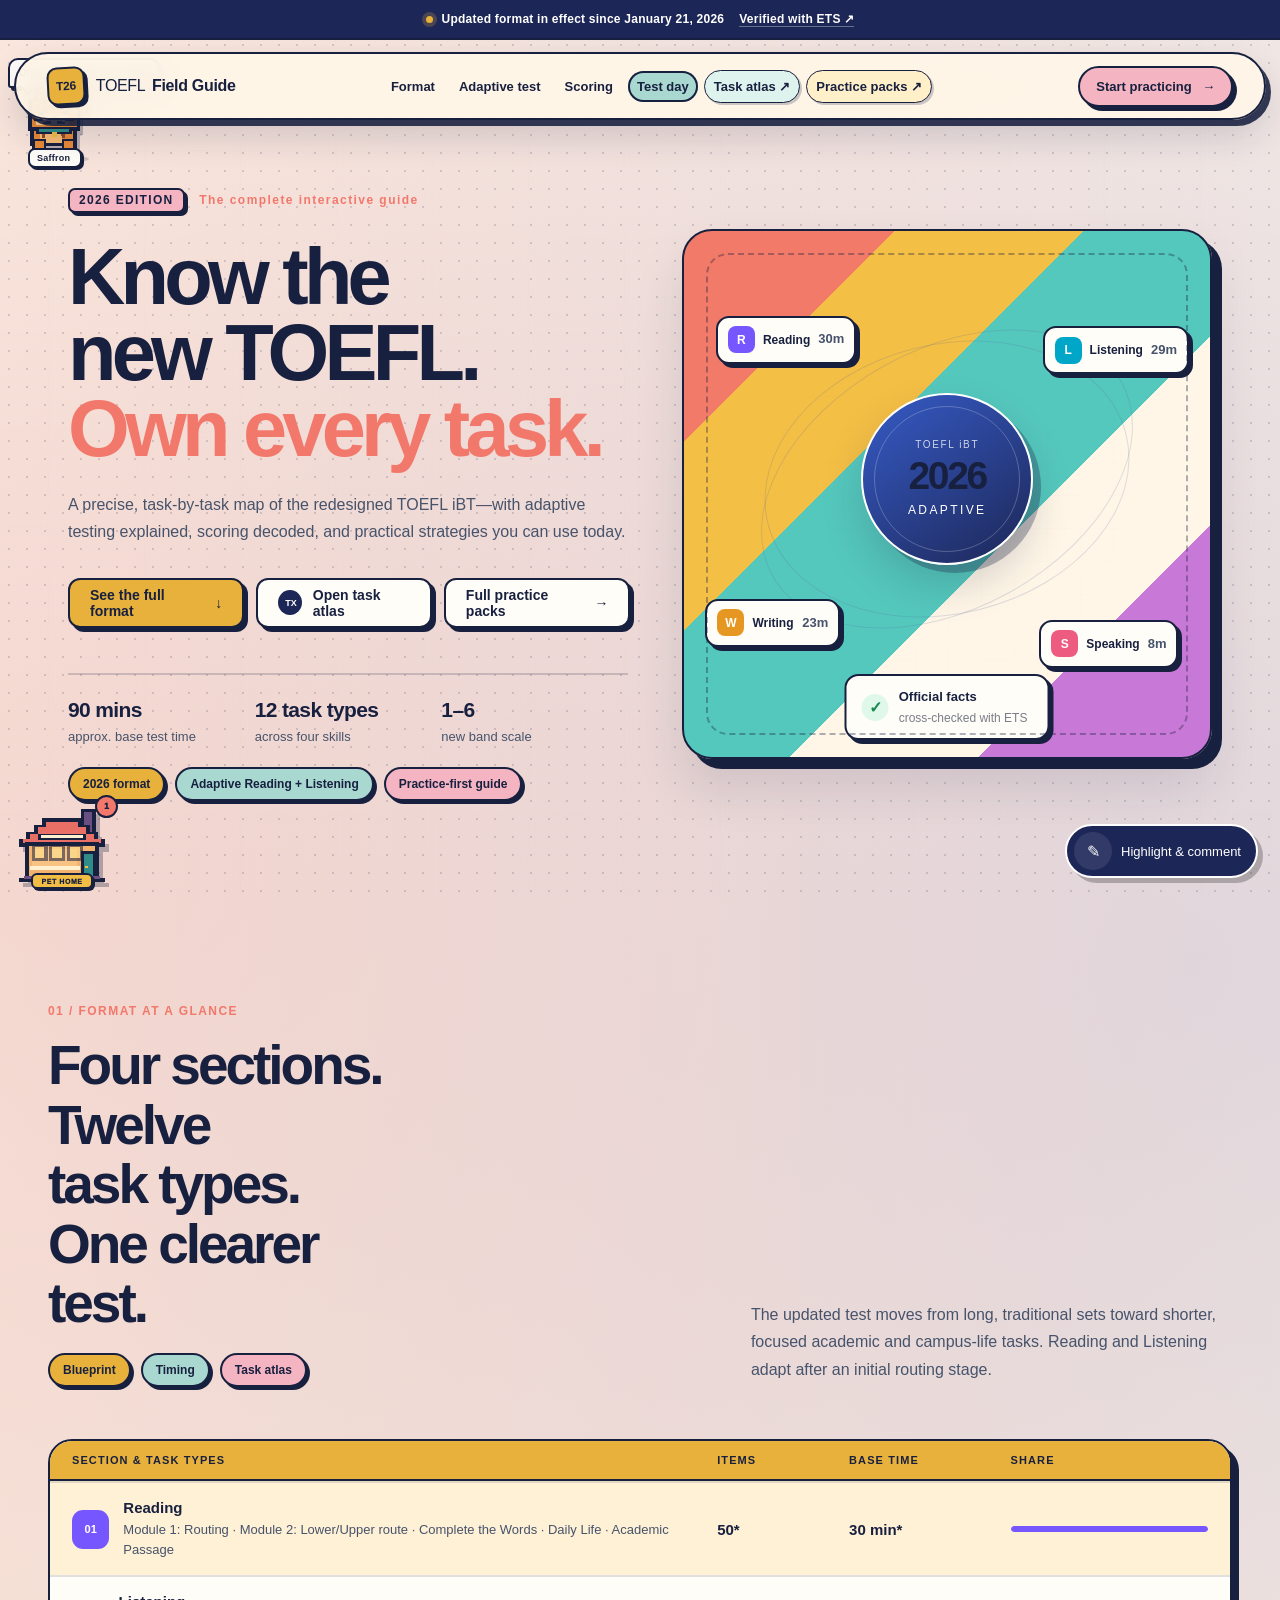
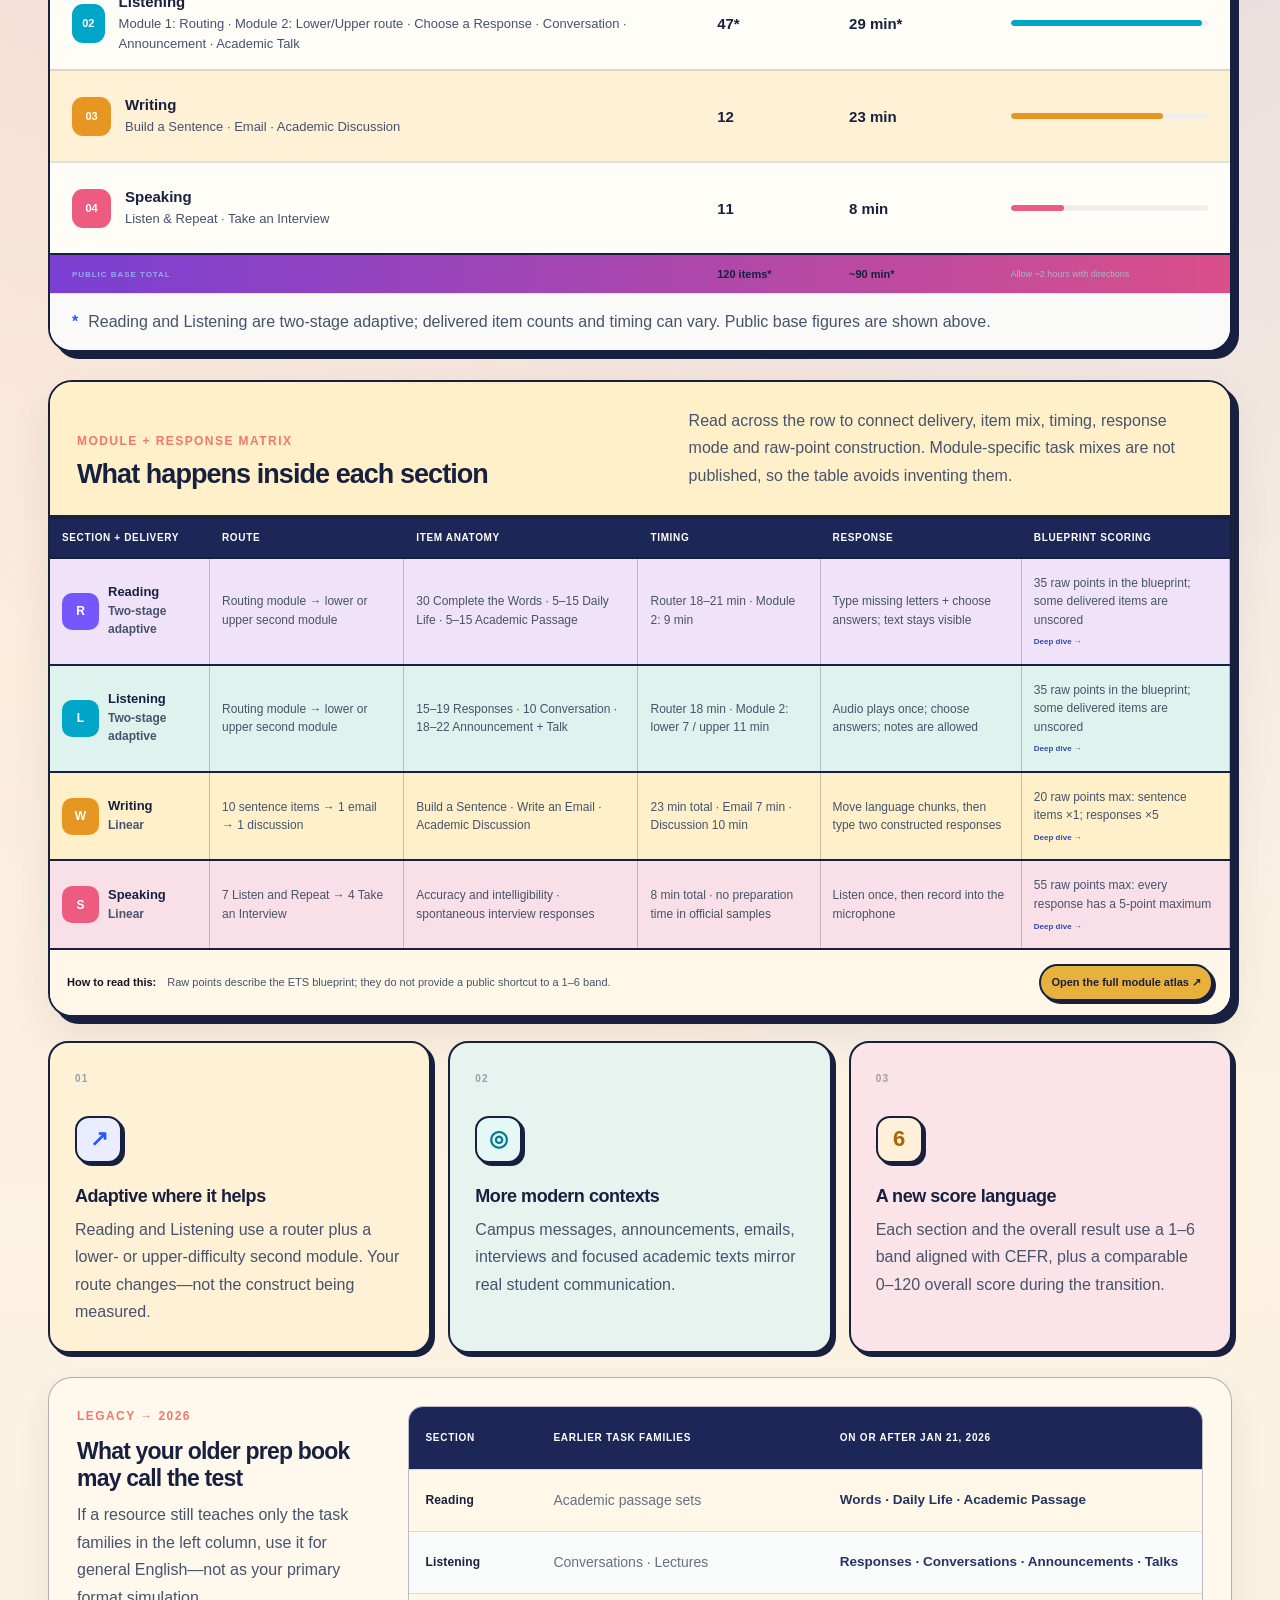
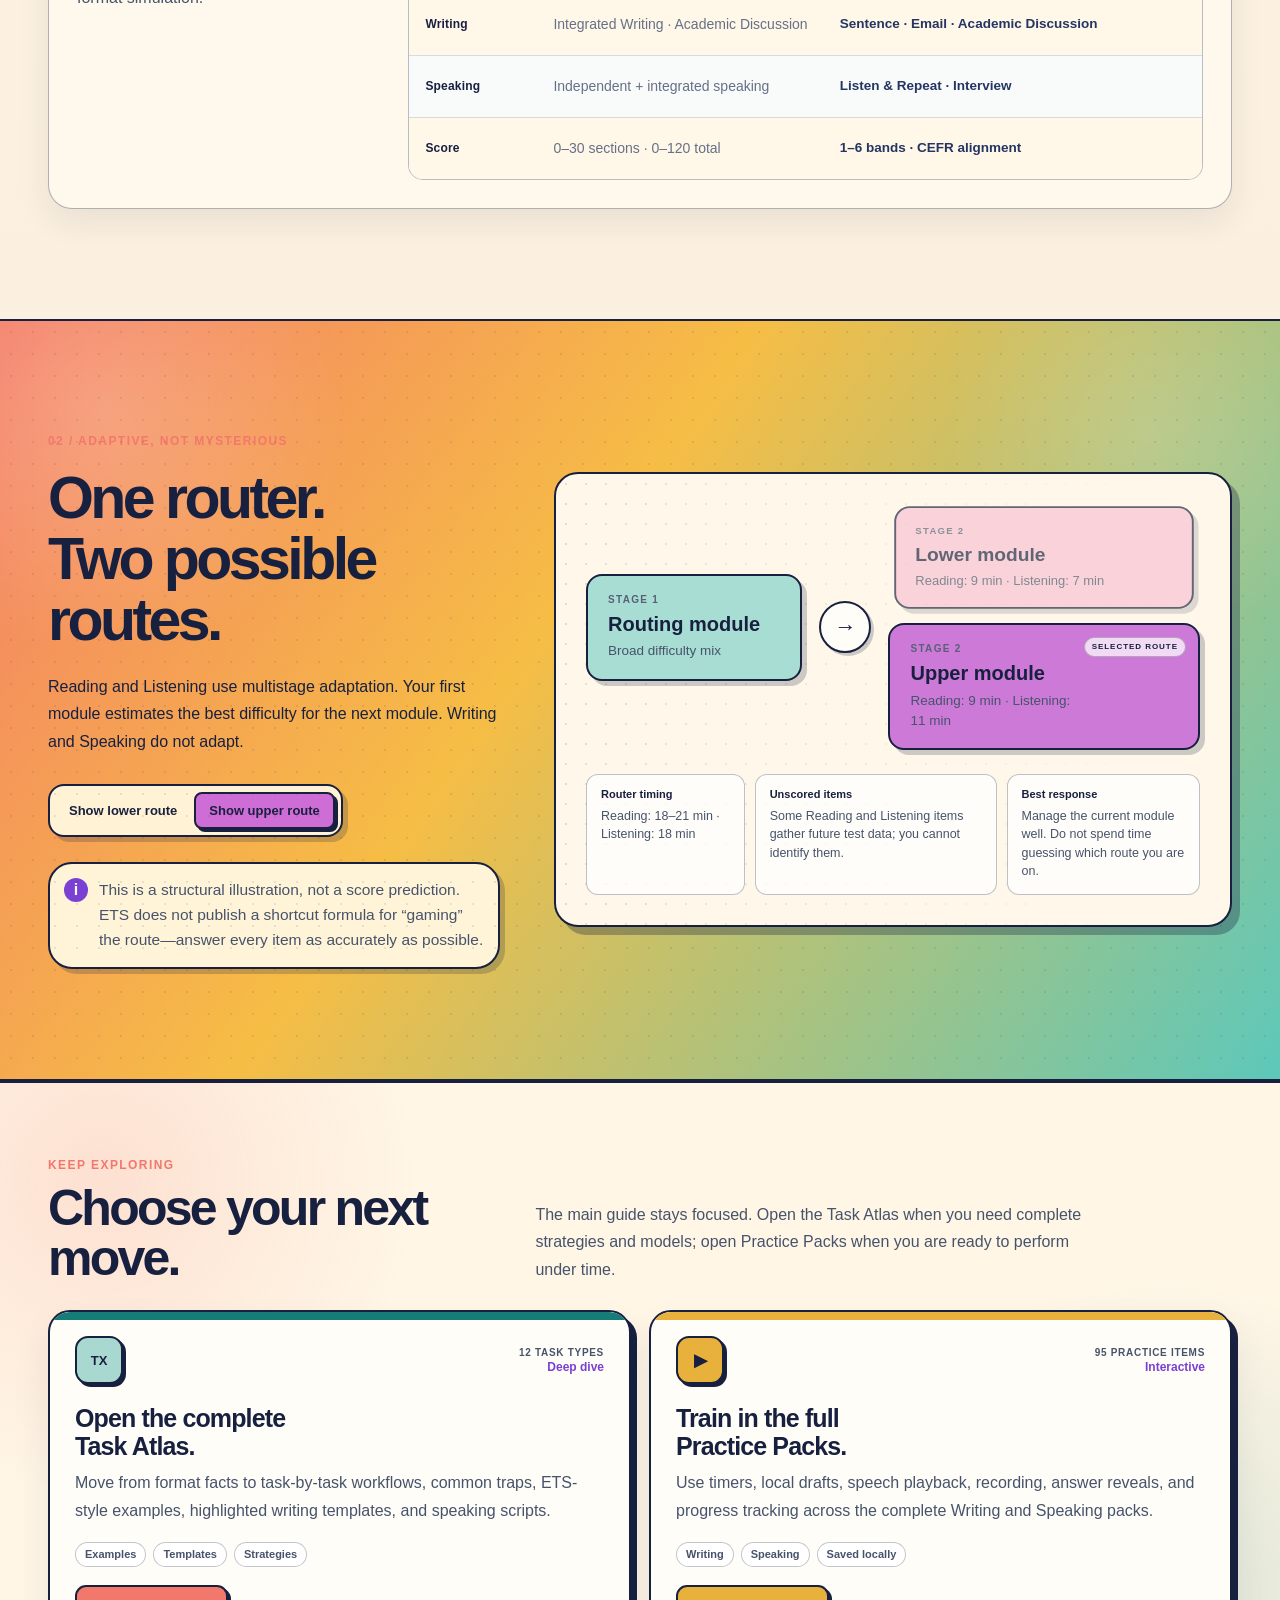
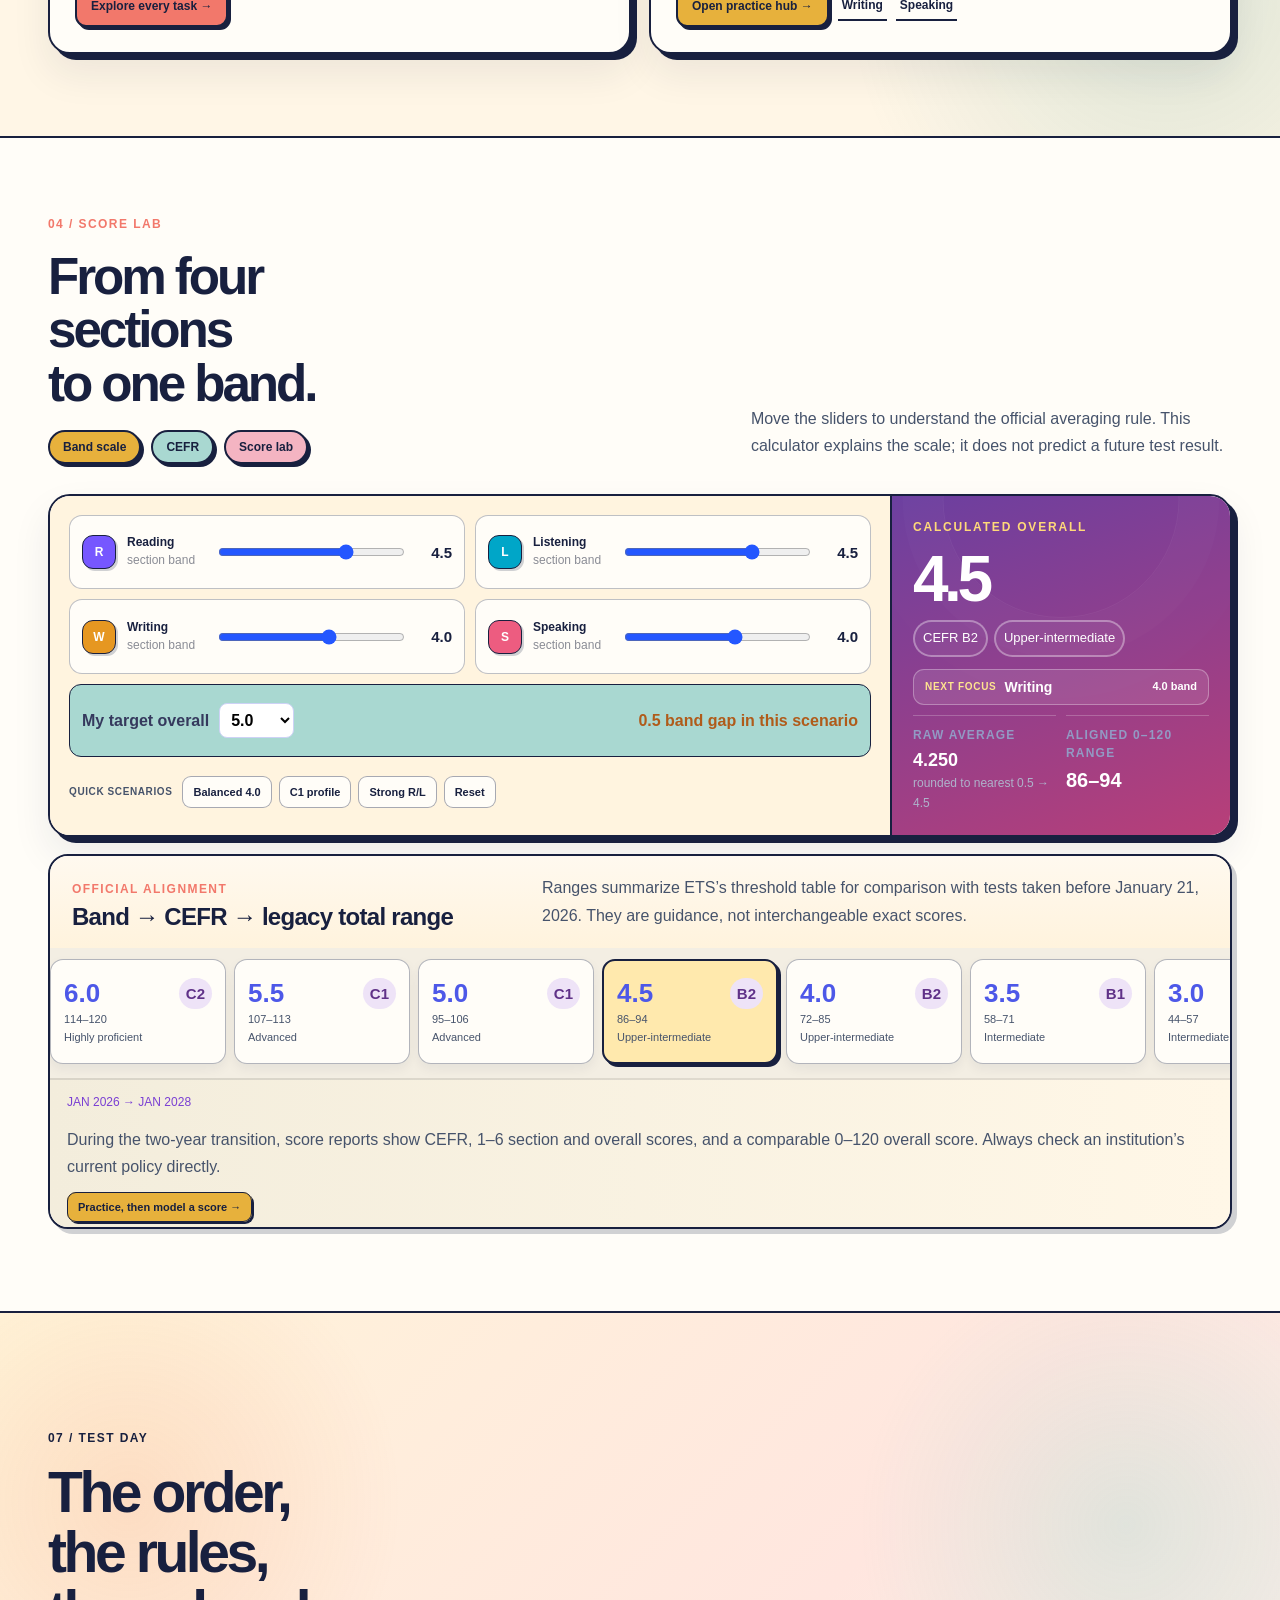
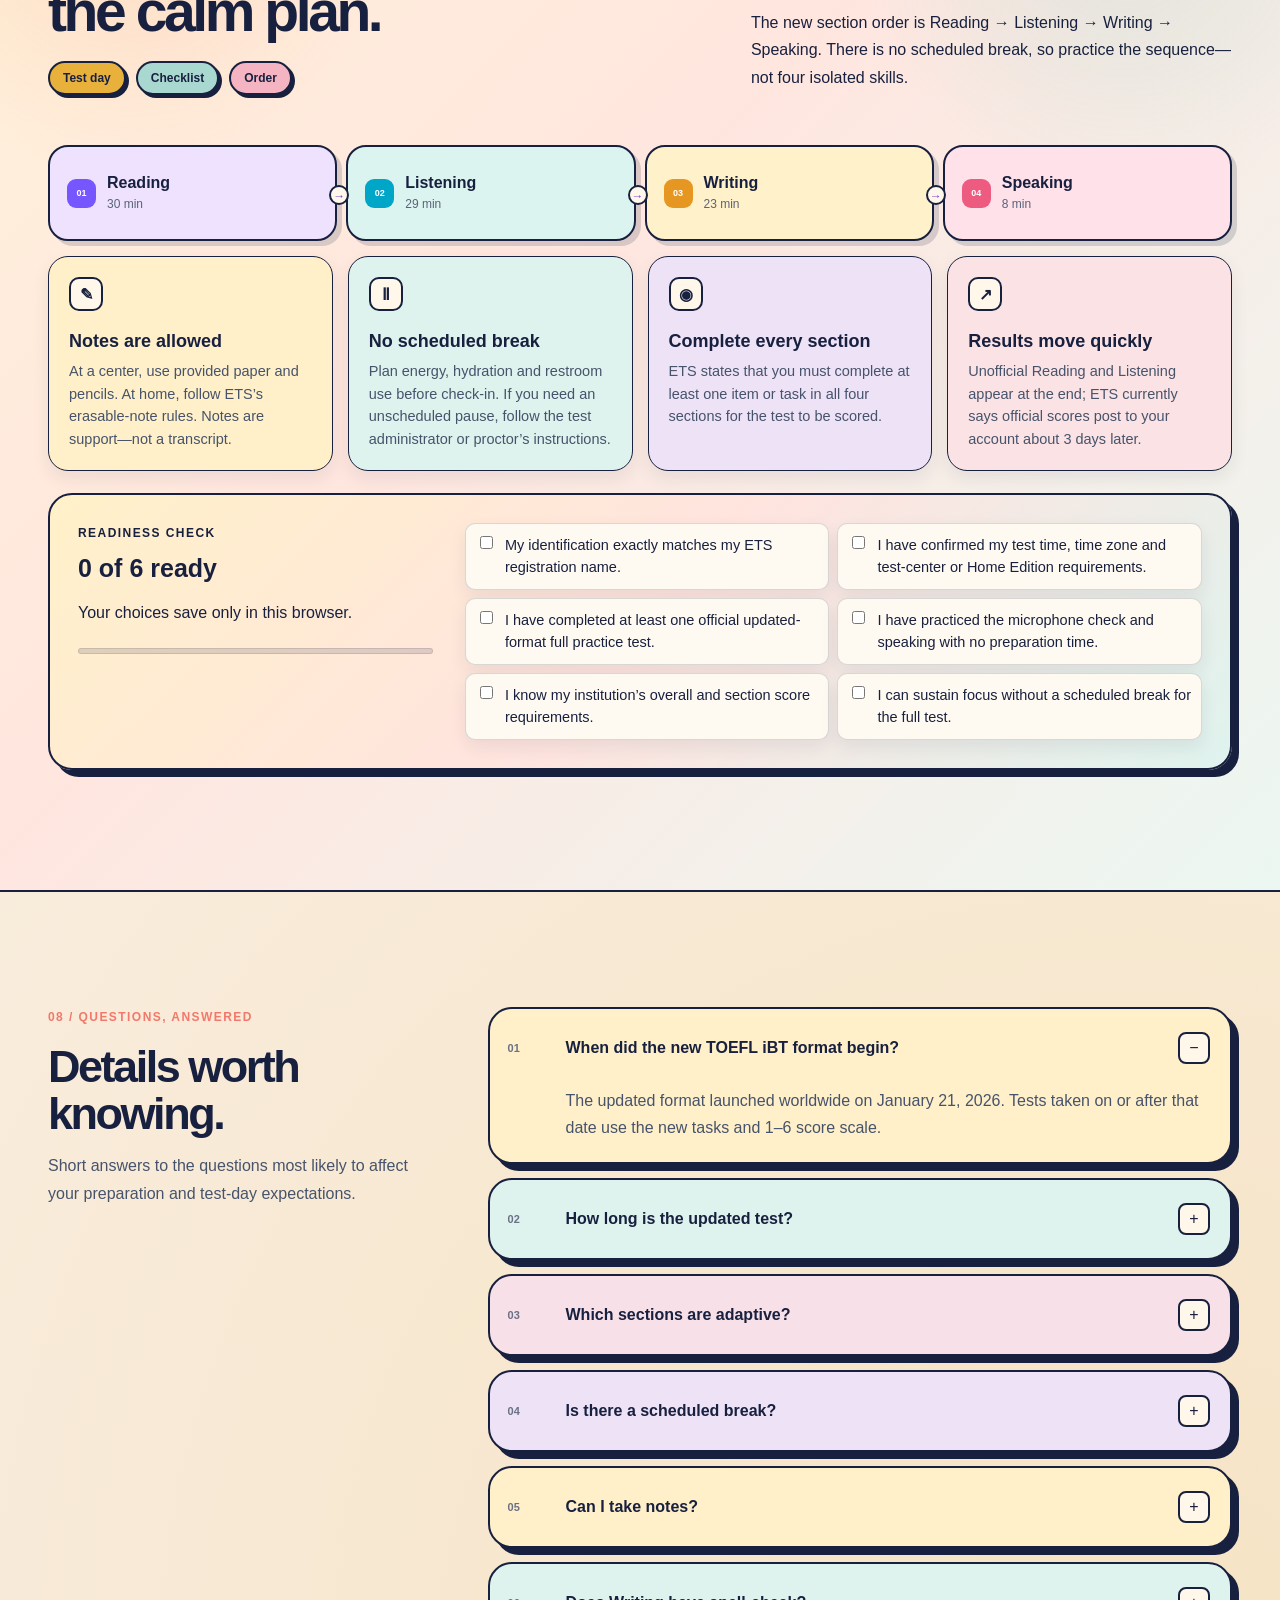
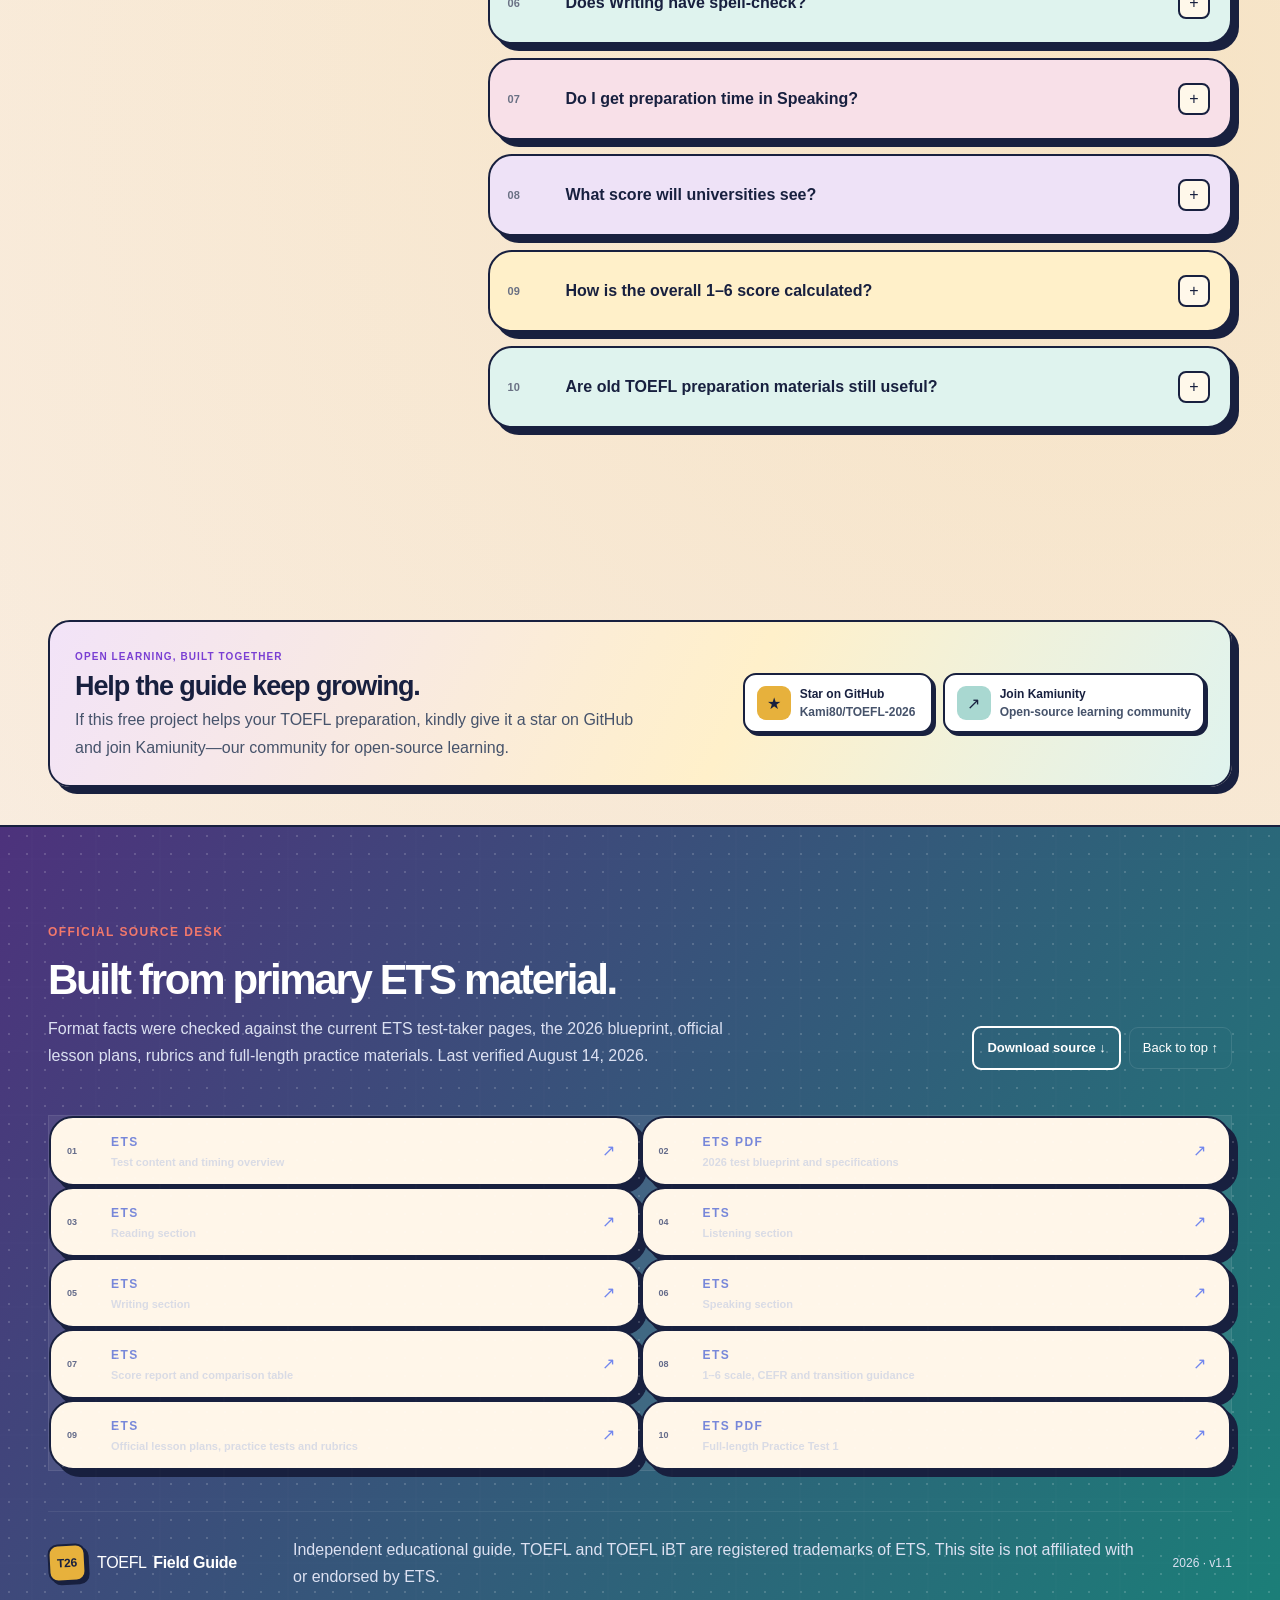
==== commit 89eceb24: "Add files via upload" ====
--- a/index.html
+++ b/index.html
@@ -12,7 +12,7 @@
   <body>
     <noscript>This interactive guide requires JavaScript. Please enable it and reload the page.</noscript>
     <div id="root"></div>
-    <script src="app.js?v=20260815-polish1" defer></script>
+    <script src="app.js?v=20260815-timing2" defer></script>
   <script src="retromax.js?v=20260815-polish1" defer></script>
   <script src="pets.js?v=20260815-petarc8" defer></script>
 </body>
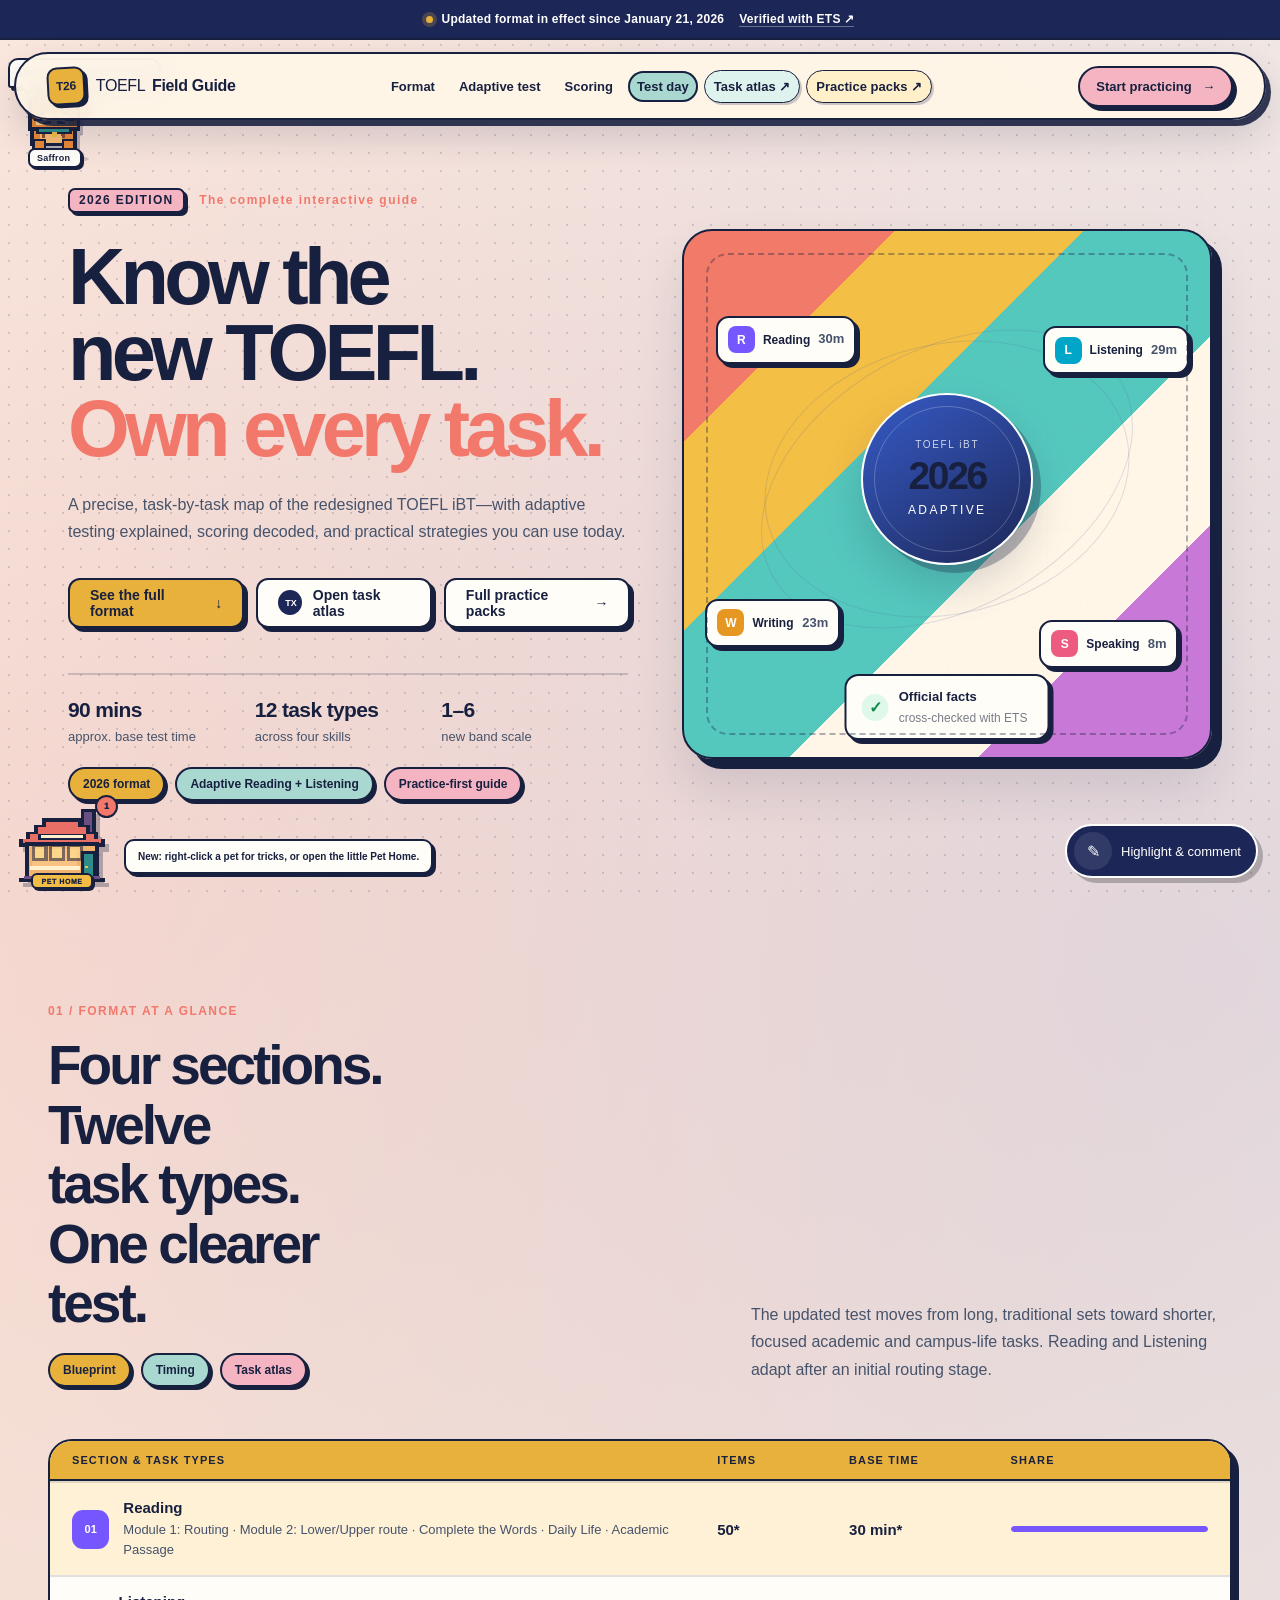
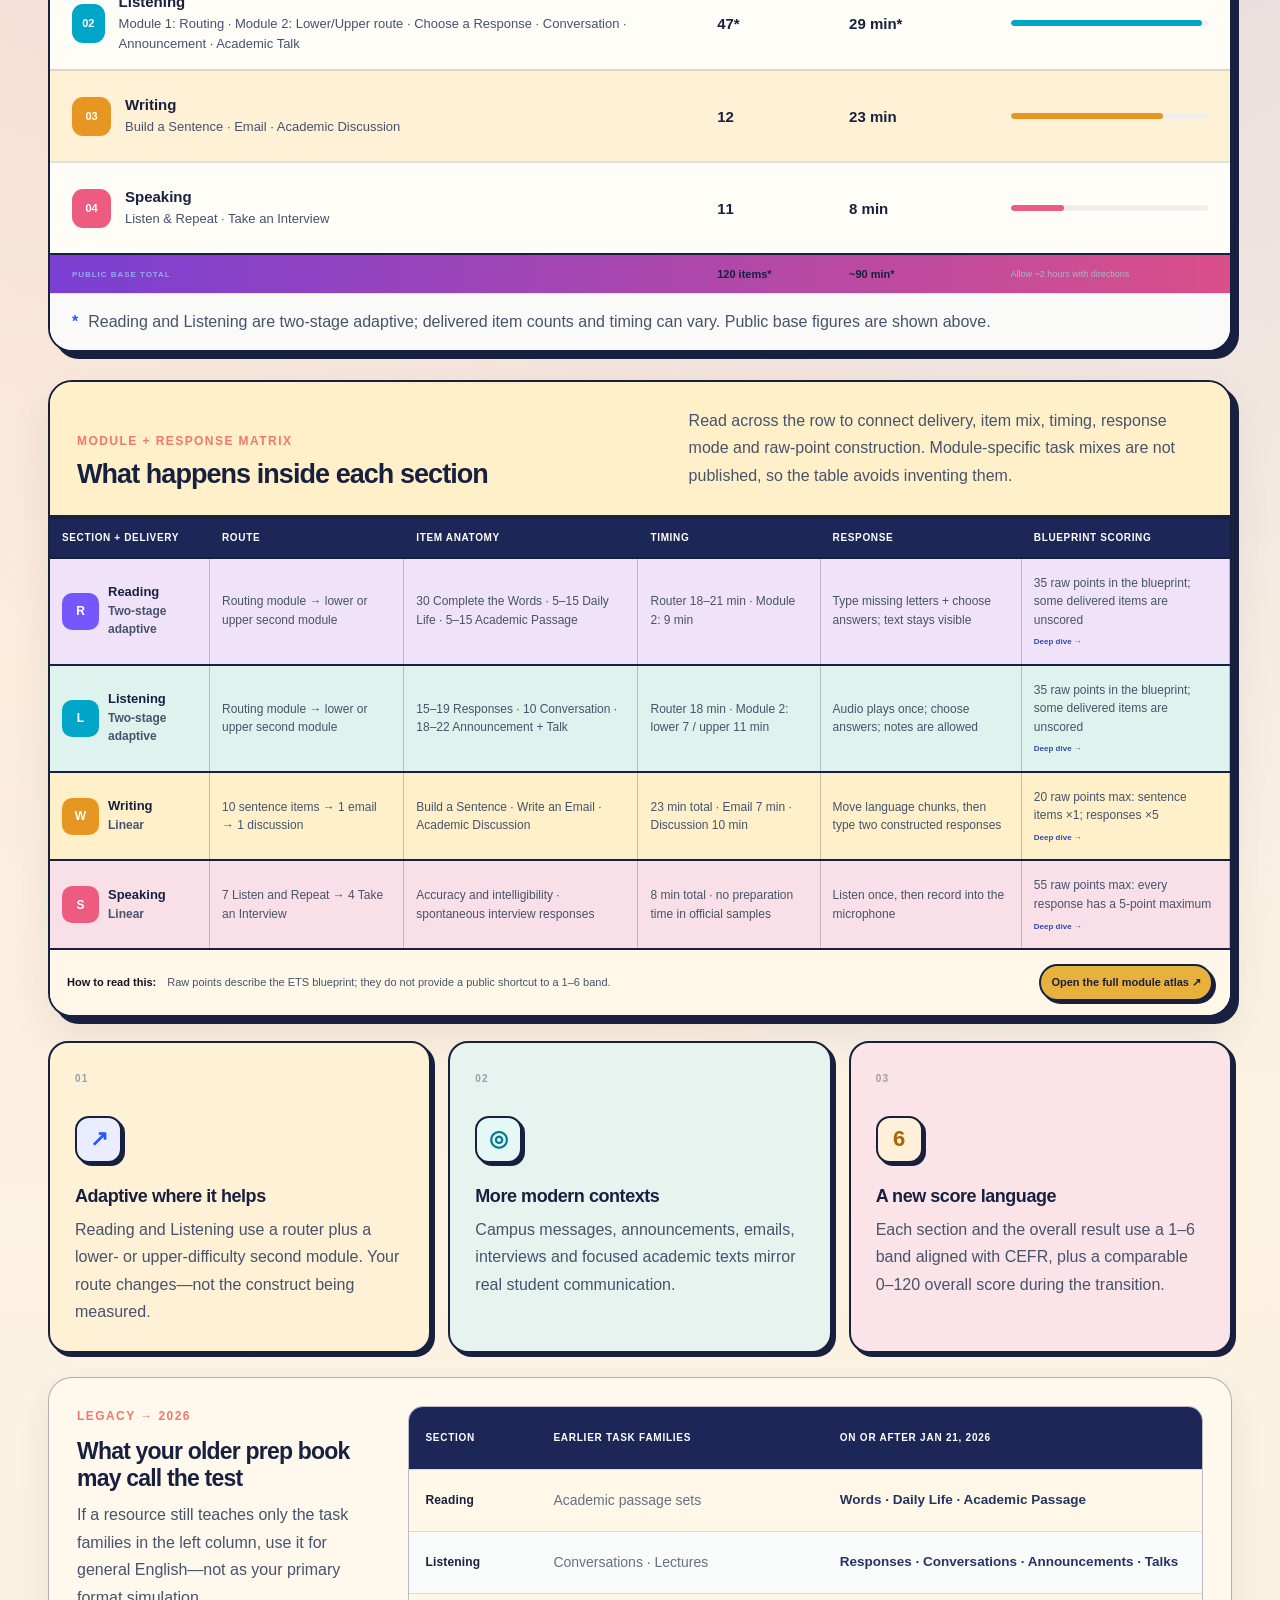
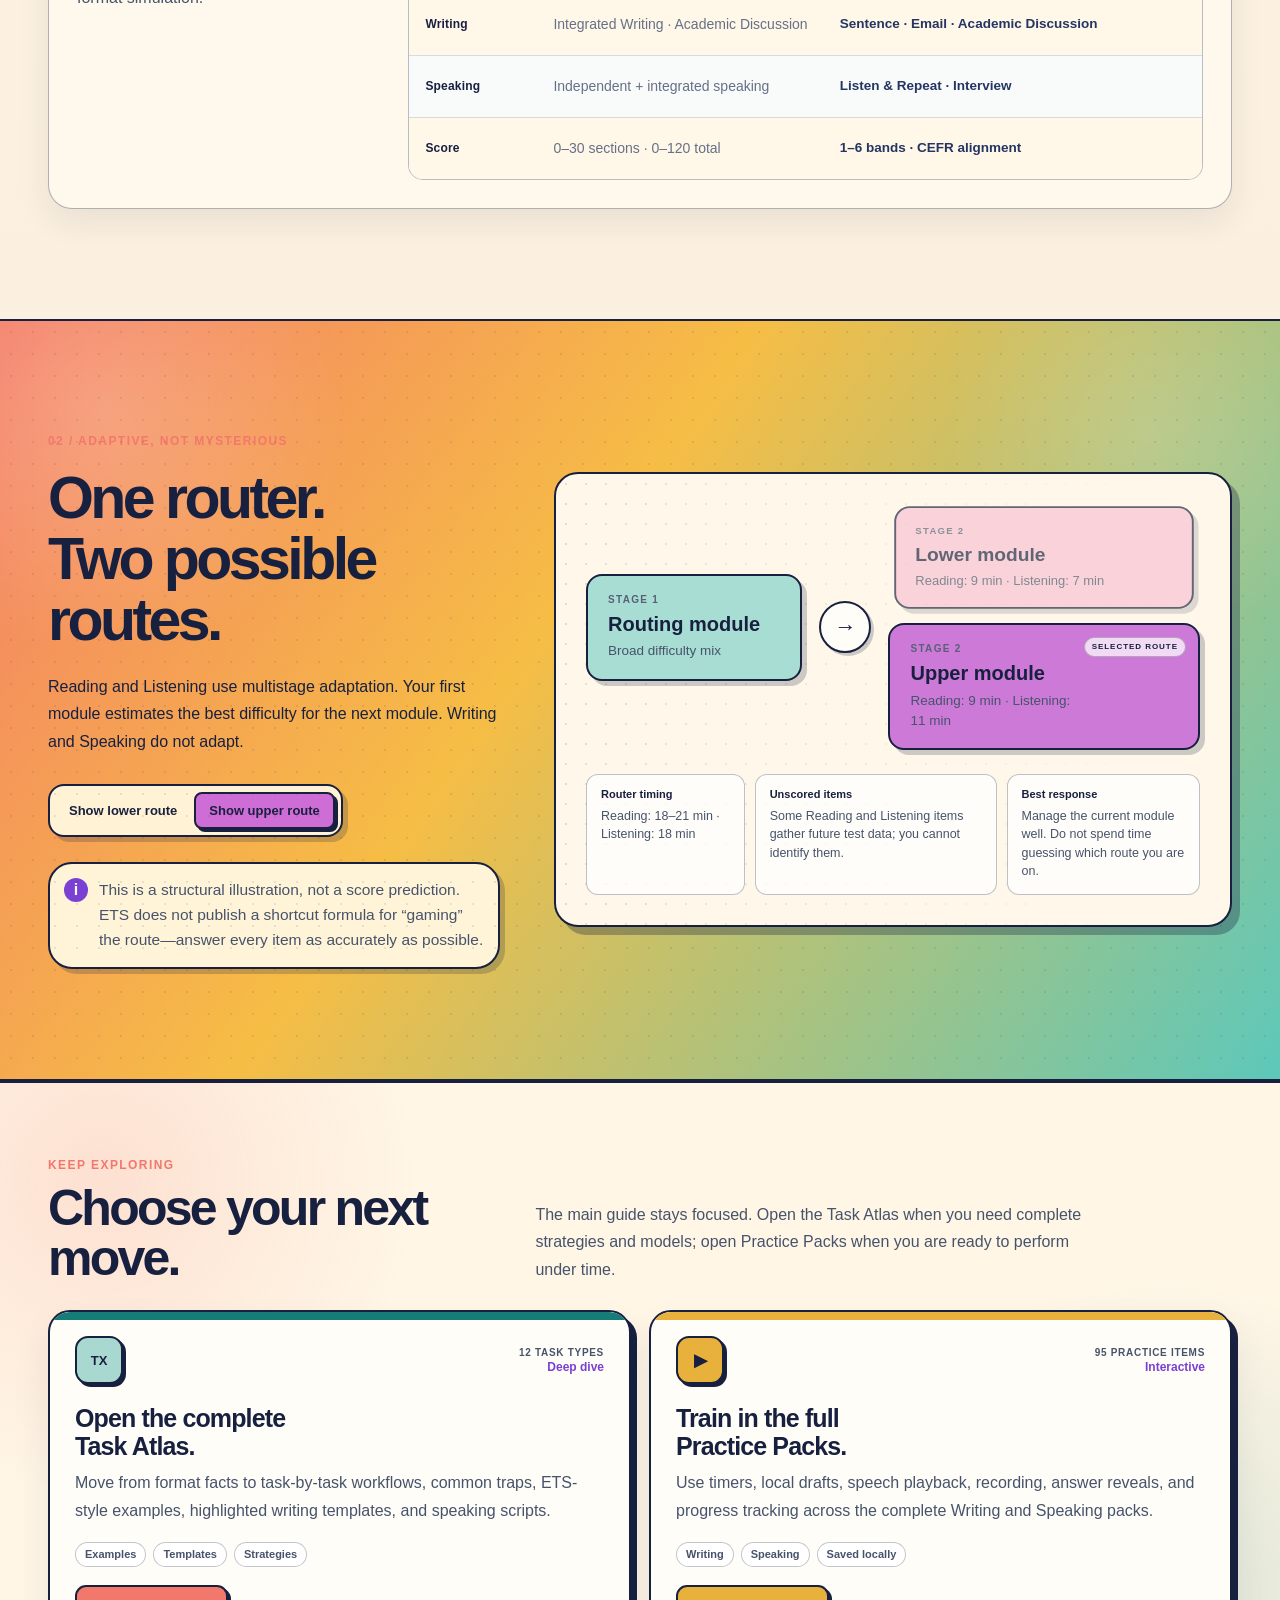
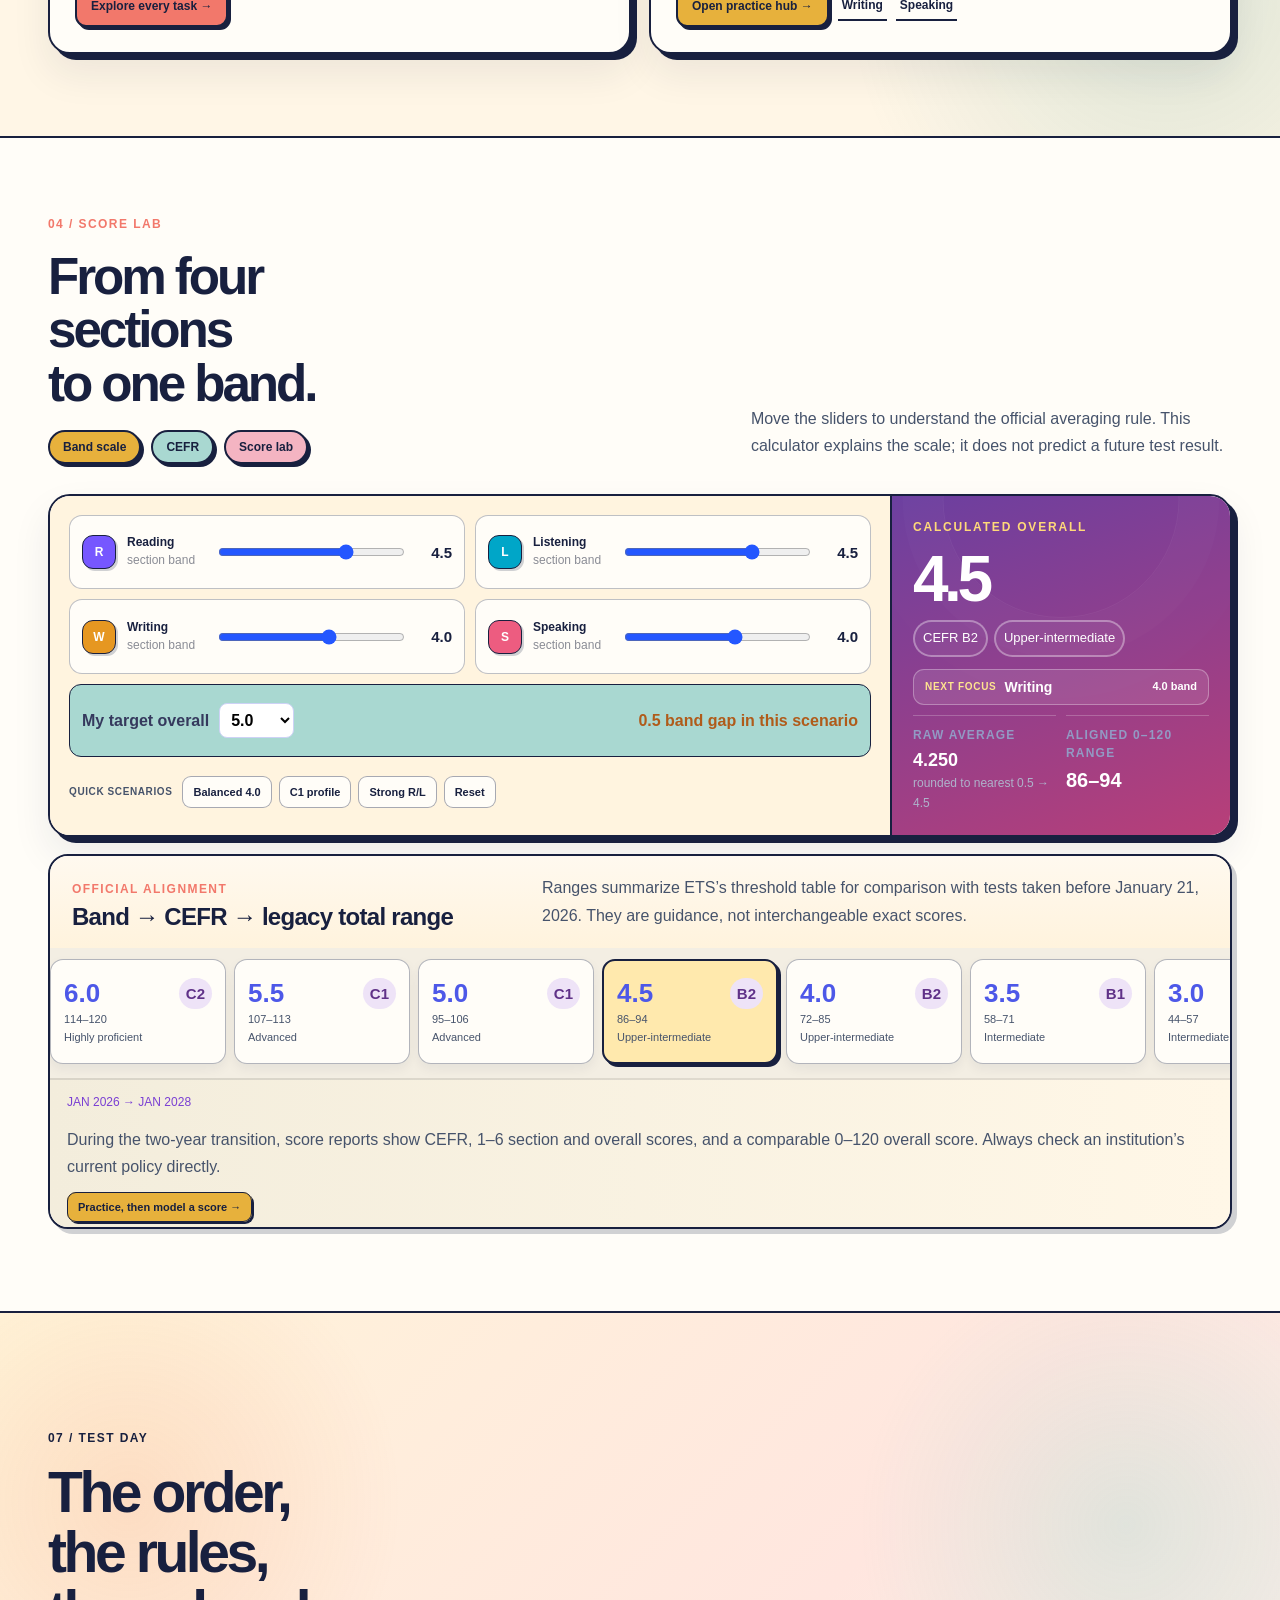
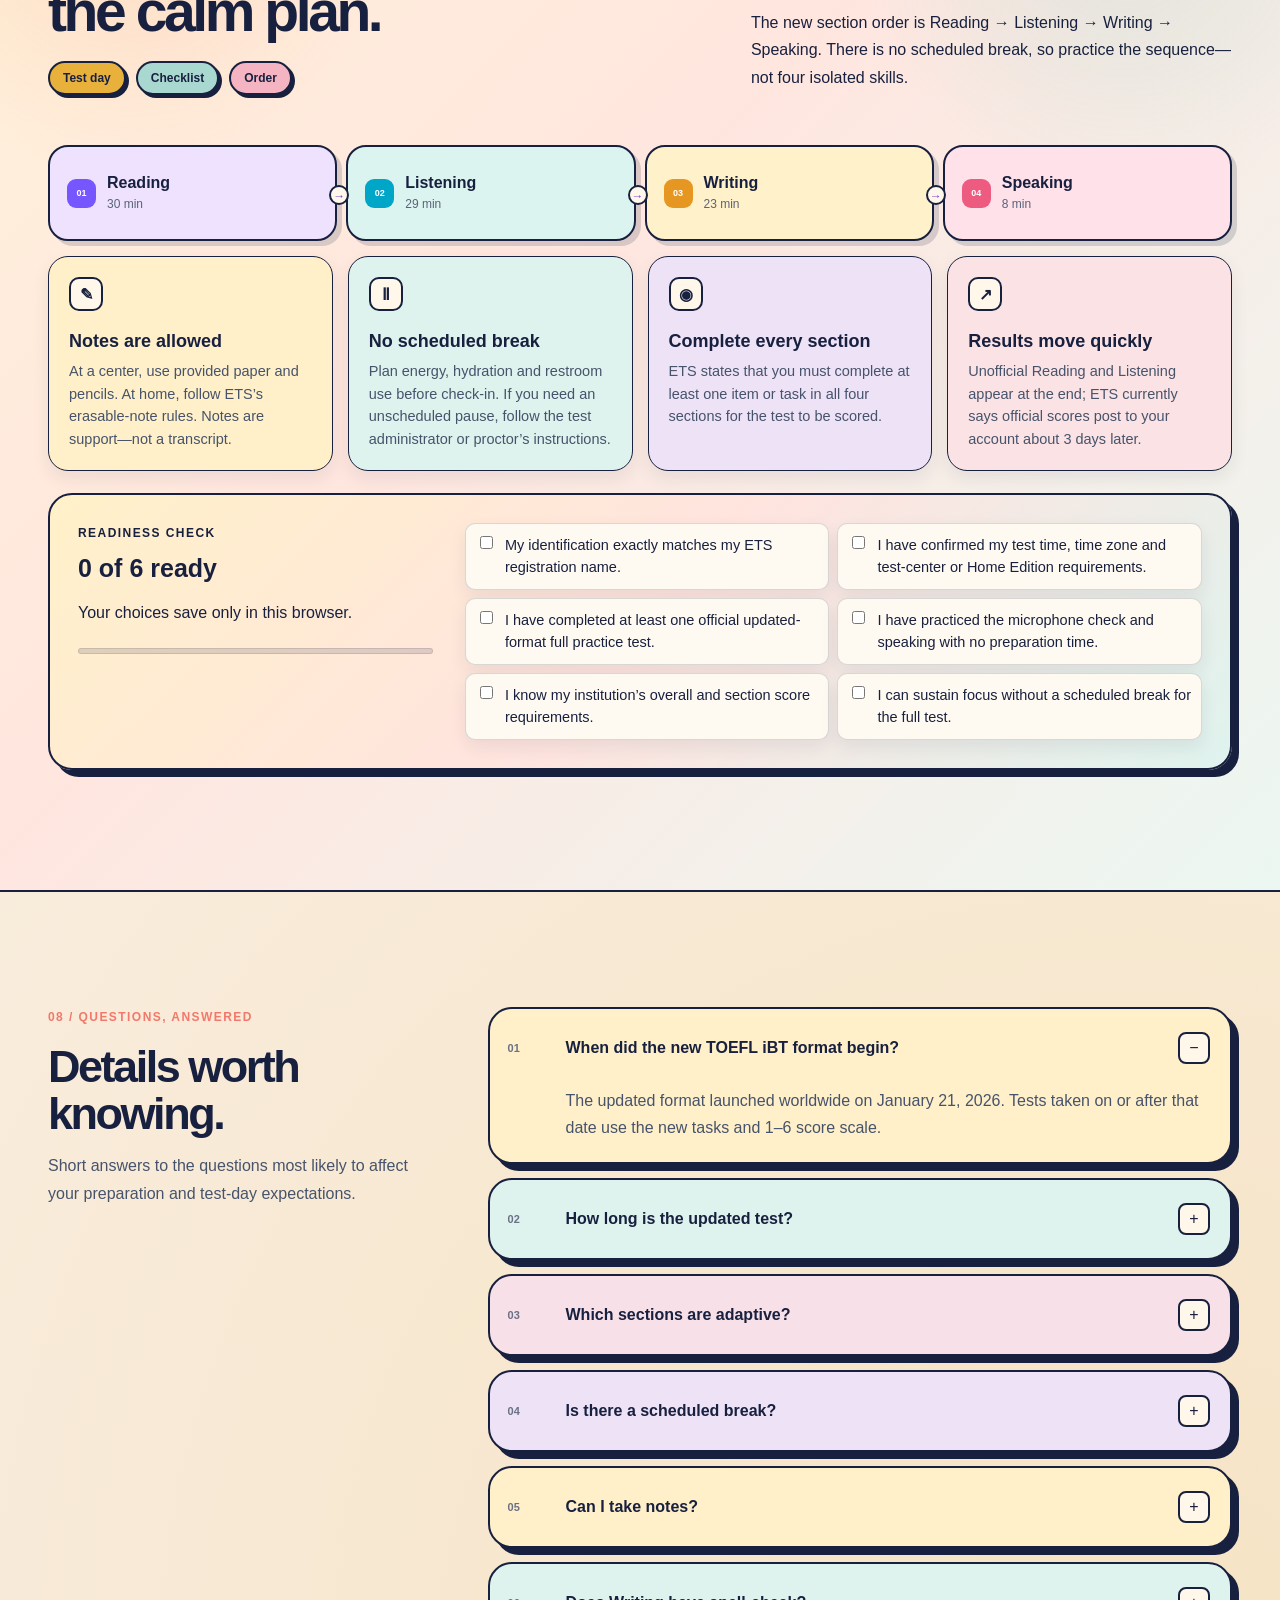
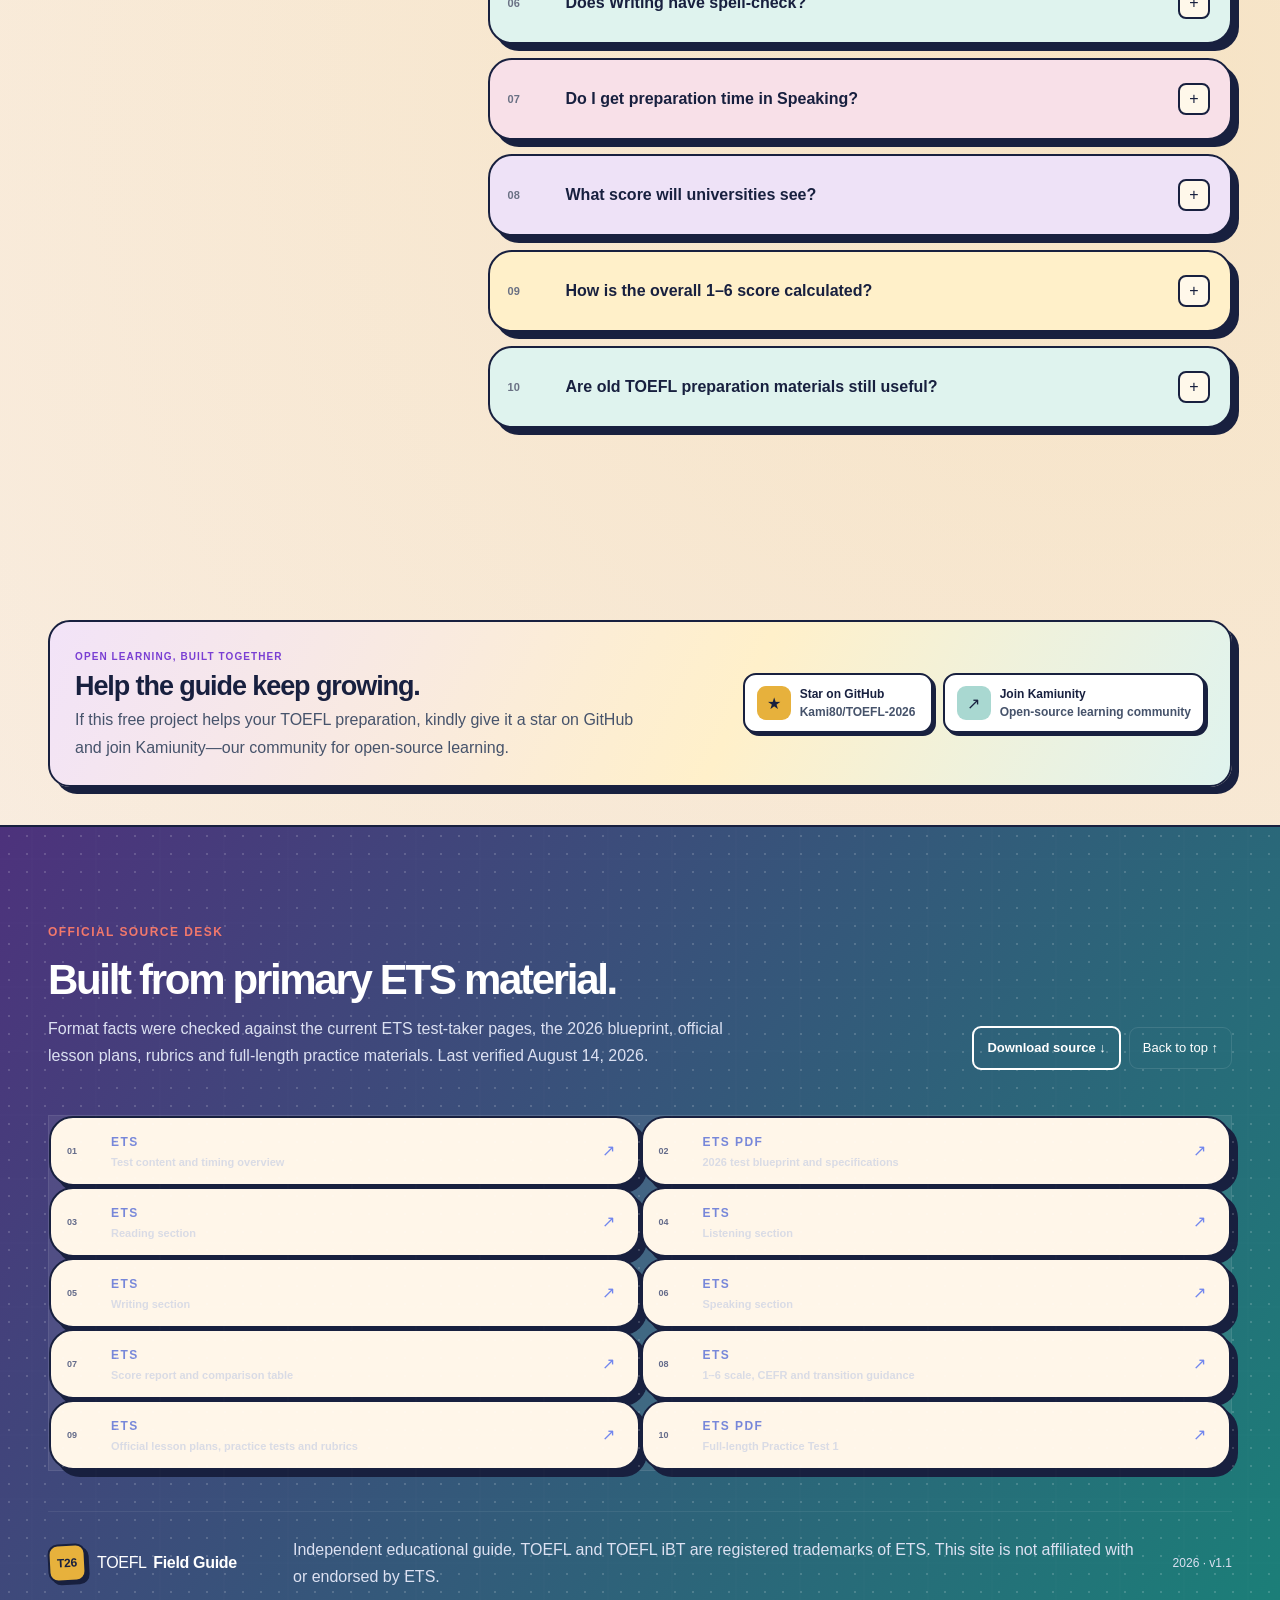
==== commit 524a2259: "Add files via upload" ====
--- a/index.html
+++ b/index.html
@@ -6,7 +6,7 @@
     <meta name="description" content="A comprehensive, interactive guide to the TOEFL iBT format introduced January 21, 2026." />
     <meta name="theme-color" content="#151628" />
     <title>TOEFL iBT 2026 Complete Guide</title>
-    <link rel="stylesheet" href="styles.css?v=20260815-navfloat3" />
+    <link rel="stylesheet" href="styles.css?v=20260815-phonenav4" />
     <link rel="stylesheet" href="pets.css?v=20260815-petarc8" />
   </head>
   <body>
--- a/styles.css
+++ b/styles.css
@@ -2089,15 +2089,57 @@
     padding-inline:15px;
   }
 }
-@media(max-width:560px){
+@media(max-width:720px){
   body.retromax-ready .nav-shell{
     top:7px;
     width:calc(100% - 14px);
-    height:58px;
+    height:auto;
+    min-height:102px;
     margin:7px 7px 0;
-    padding-inline:13px;
+    padding:8px 10px 9px;
+    display:grid;
+    grid-template-columns:minmax(0,1fr) auto;
+    gap:7px 8px;
+    align-items:center;
+    border-radius:24px;
     box-shadow:3px 4px 0 rgba(24,32,63,.88),0 11px 24px rgba(24,32,63,.16);
   }
+  body.retromax-ready .brand{min-width:0;gap:9px;font-size:14px}
   body.retromax-ready .brand-mark{width:34px;height:34px}
-  body.retromax-ready [id]{scroll-margin-top:82px}
-}
+  body.retromax-ready .nav-cta{display:none}
+  body.retromax-ready .nav-links{
+    grid-column:1/-1;
+    width:100%;
+    display:flex;
+    gap:6px;
+    margin:0;
+    padding:7px 2px 2px;
+    overflow-x:auto;
+    overscroll-behavior-inline:contain;
+    scroll-snap-type:x proximity;
+    scrollbar-width:none;
+    border-top:1.5px dashed rgba(24,32,63,.28);
+  }
+  body.retromax-ready .nav-links::-webkit-scrollbar{display:none}
+  body.retromax-ready .nav-links a{
+    flex:0 0 auto;
+    min-height:40px;
+    display:inline-flex;
+    align-items:center;
+    justify-content:center;
+    padding:0 11px;
+    border:1.5px solid rgba(24,32,63,.42);
+    border-radius:999px;
+    background:#fffaf0;
+    box-shadow:2px 2px 0 rgba(24,32,63,.2);
+    font-size:11px;
+    scroll-snap-align:start;
+  }
+  body.retromax-ready .nav-links a:hover,
+  body.retromax-ready .nav-links a.is-active{
+    border-color:var(--retro-line);
+    background:var(--retro-mint);
+    box-shadow:2px 2px 0 var(--retro-line);
+  }
+  body.retromax-ready [id]{scroll-margin-top:126px}
+}
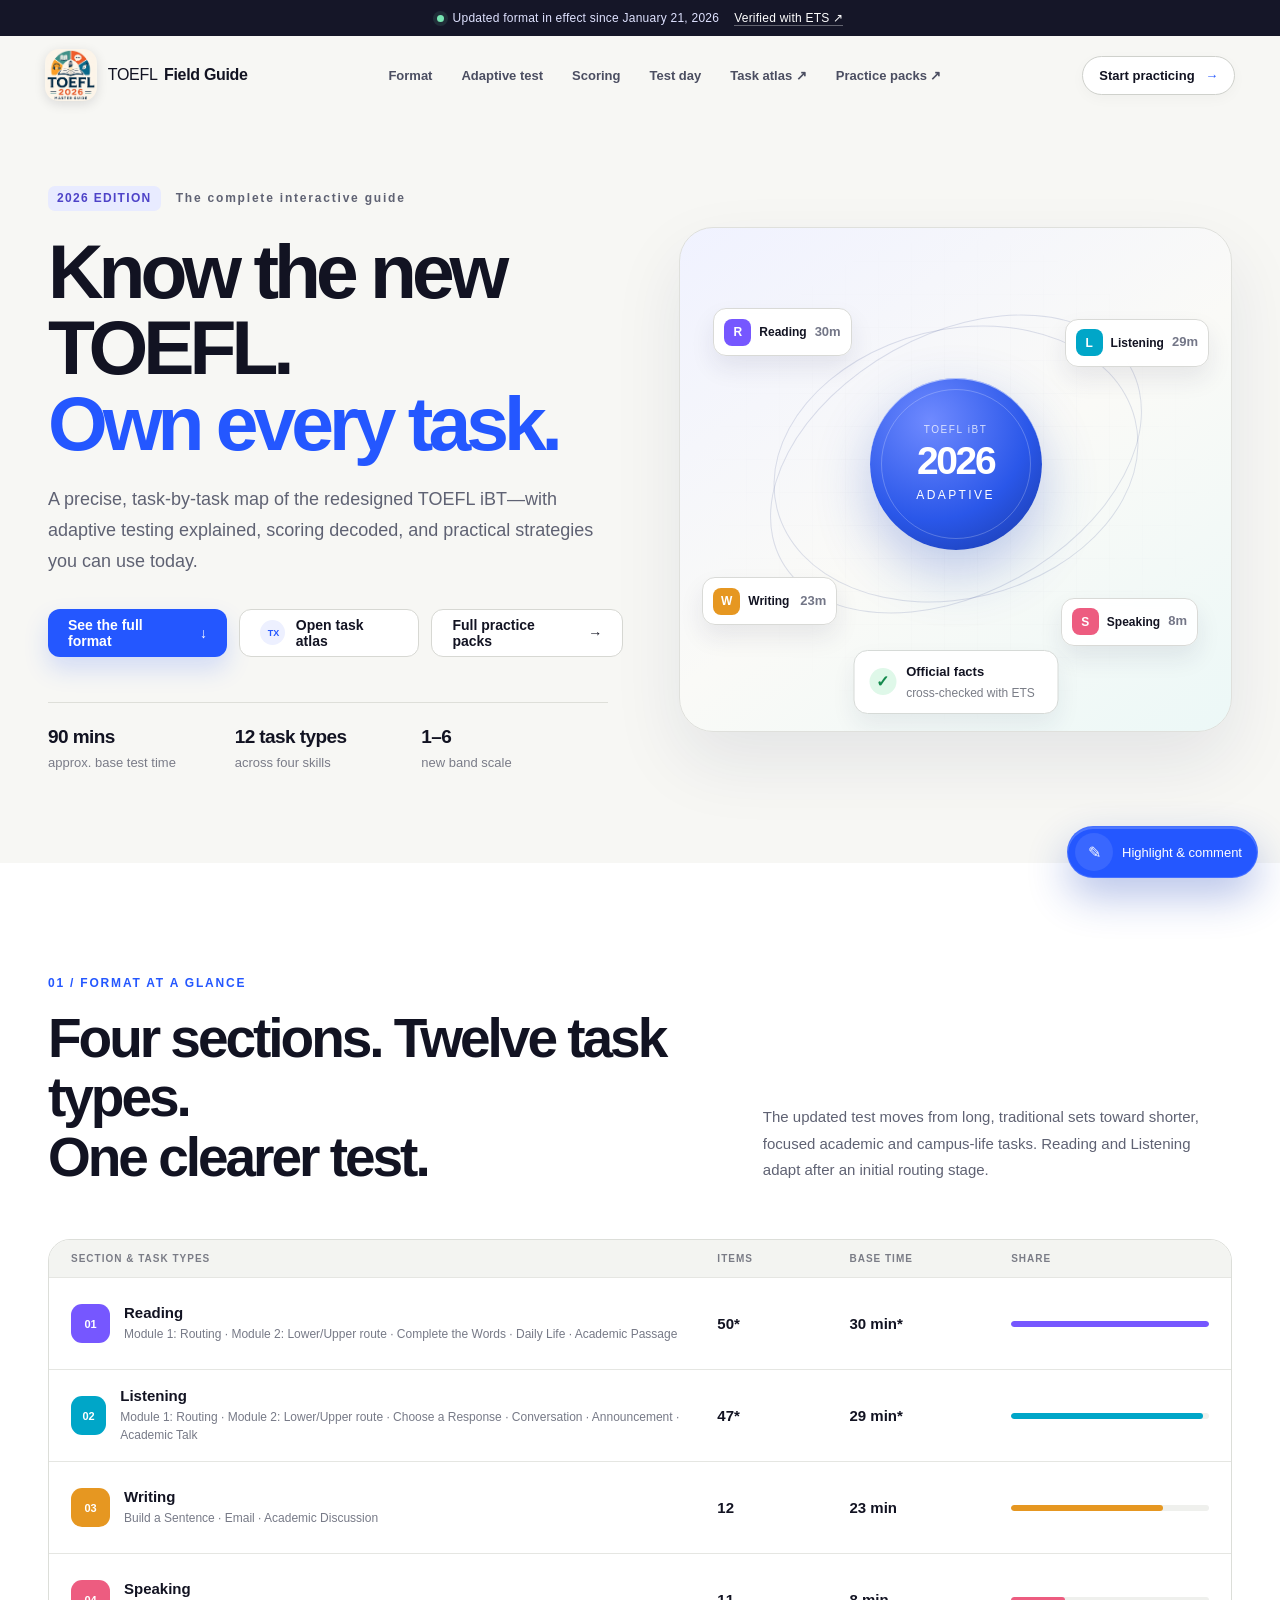
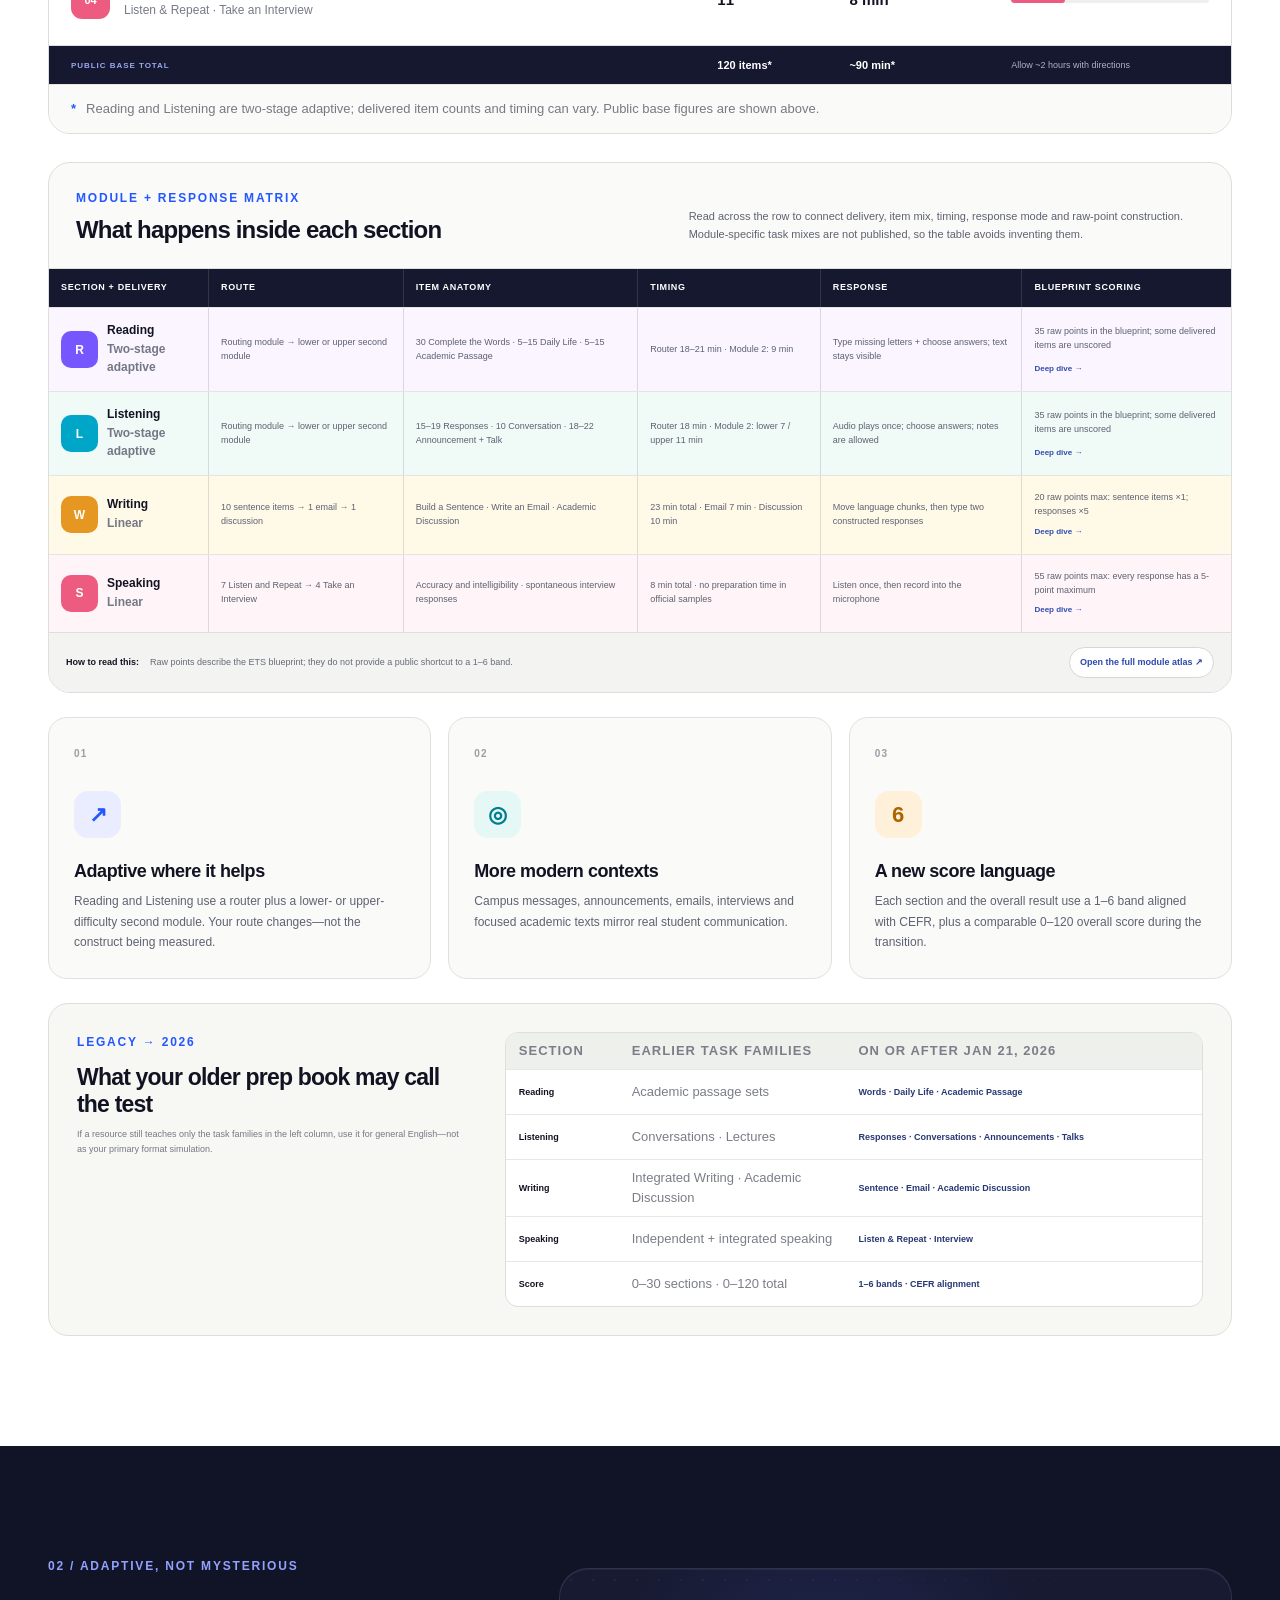
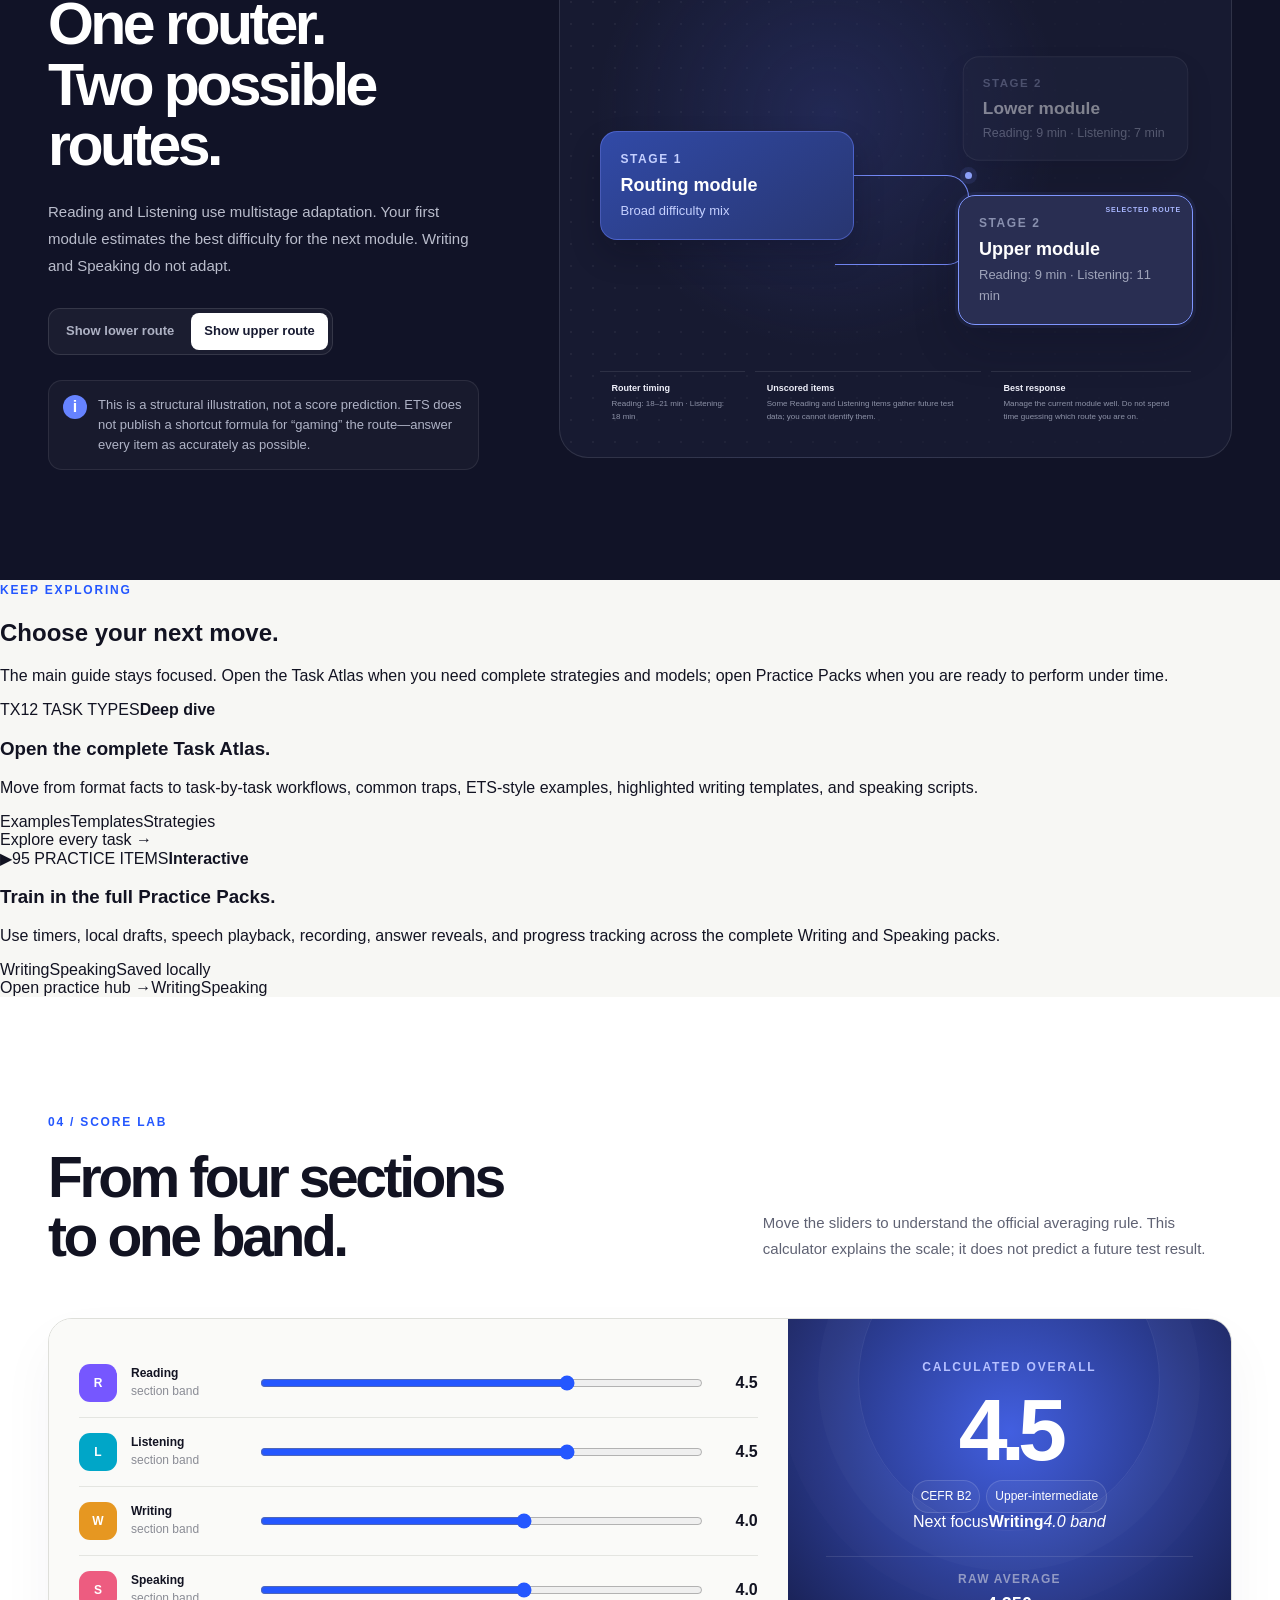
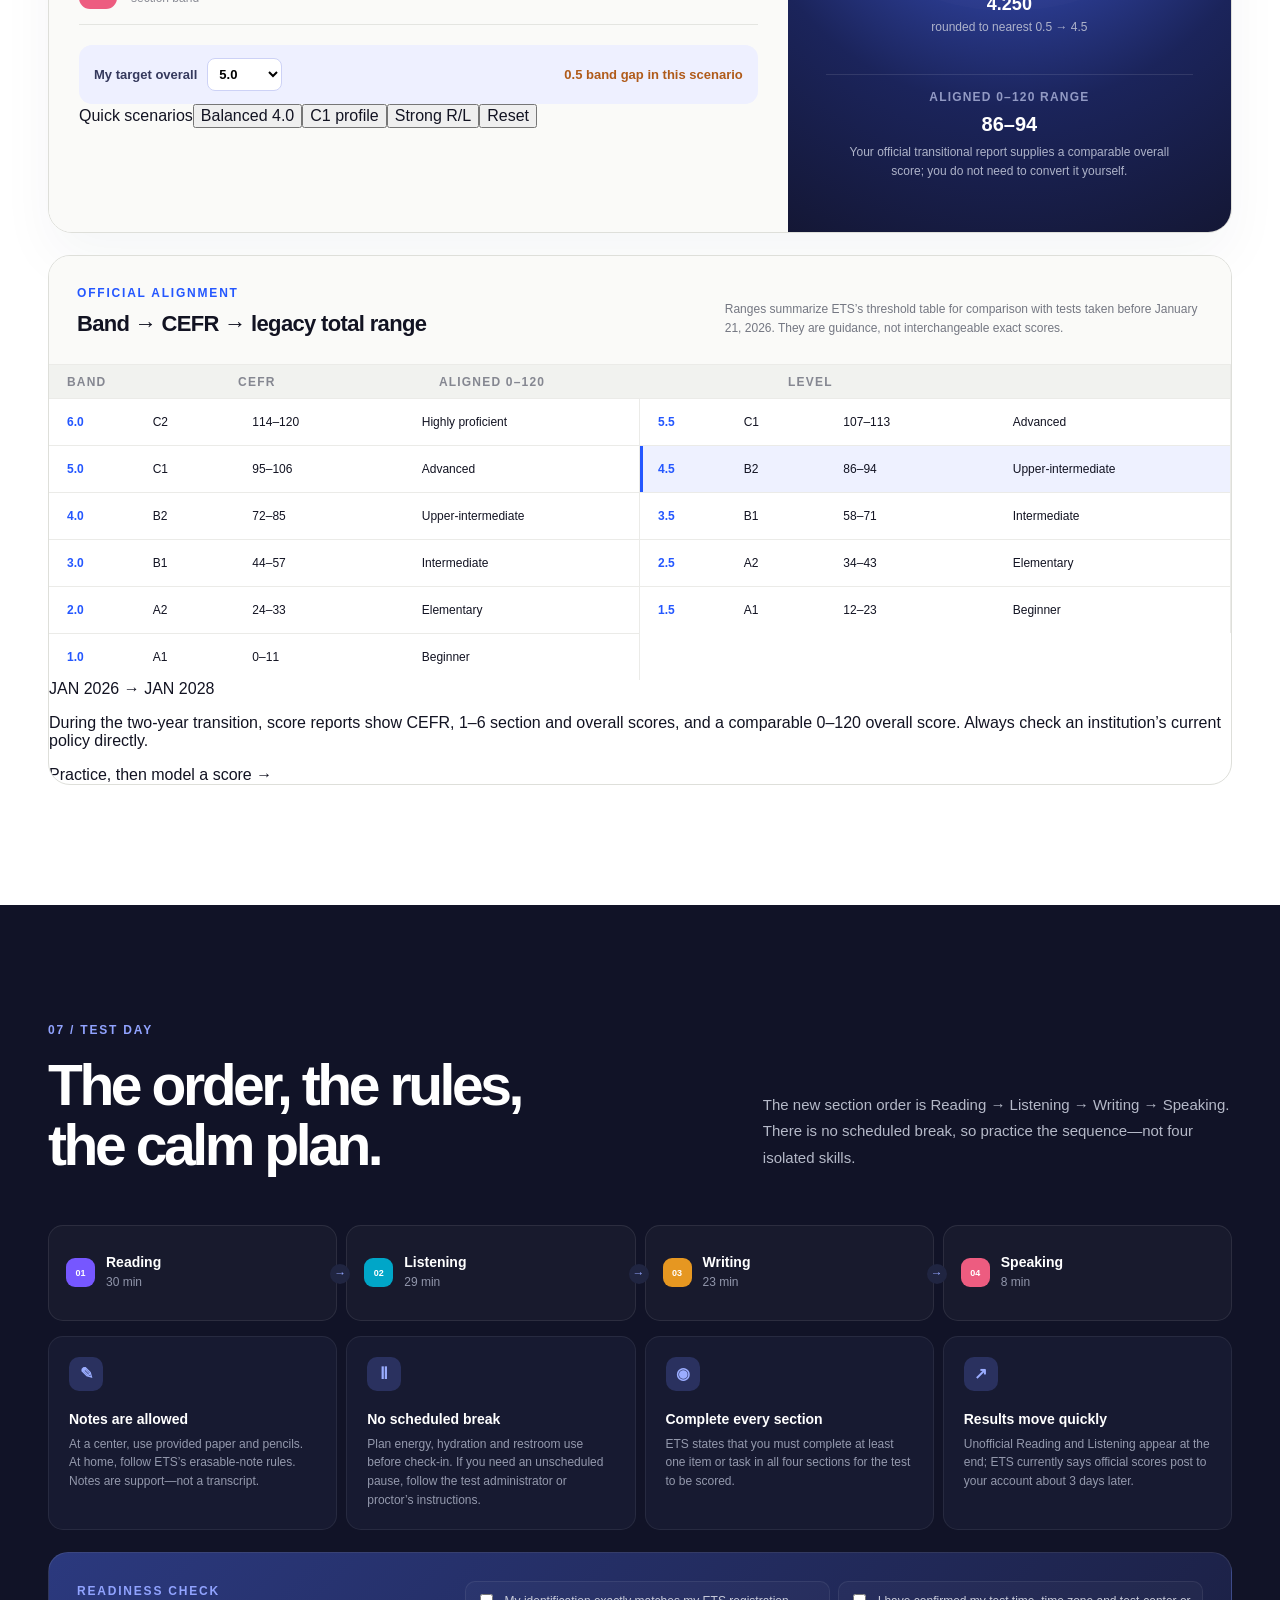
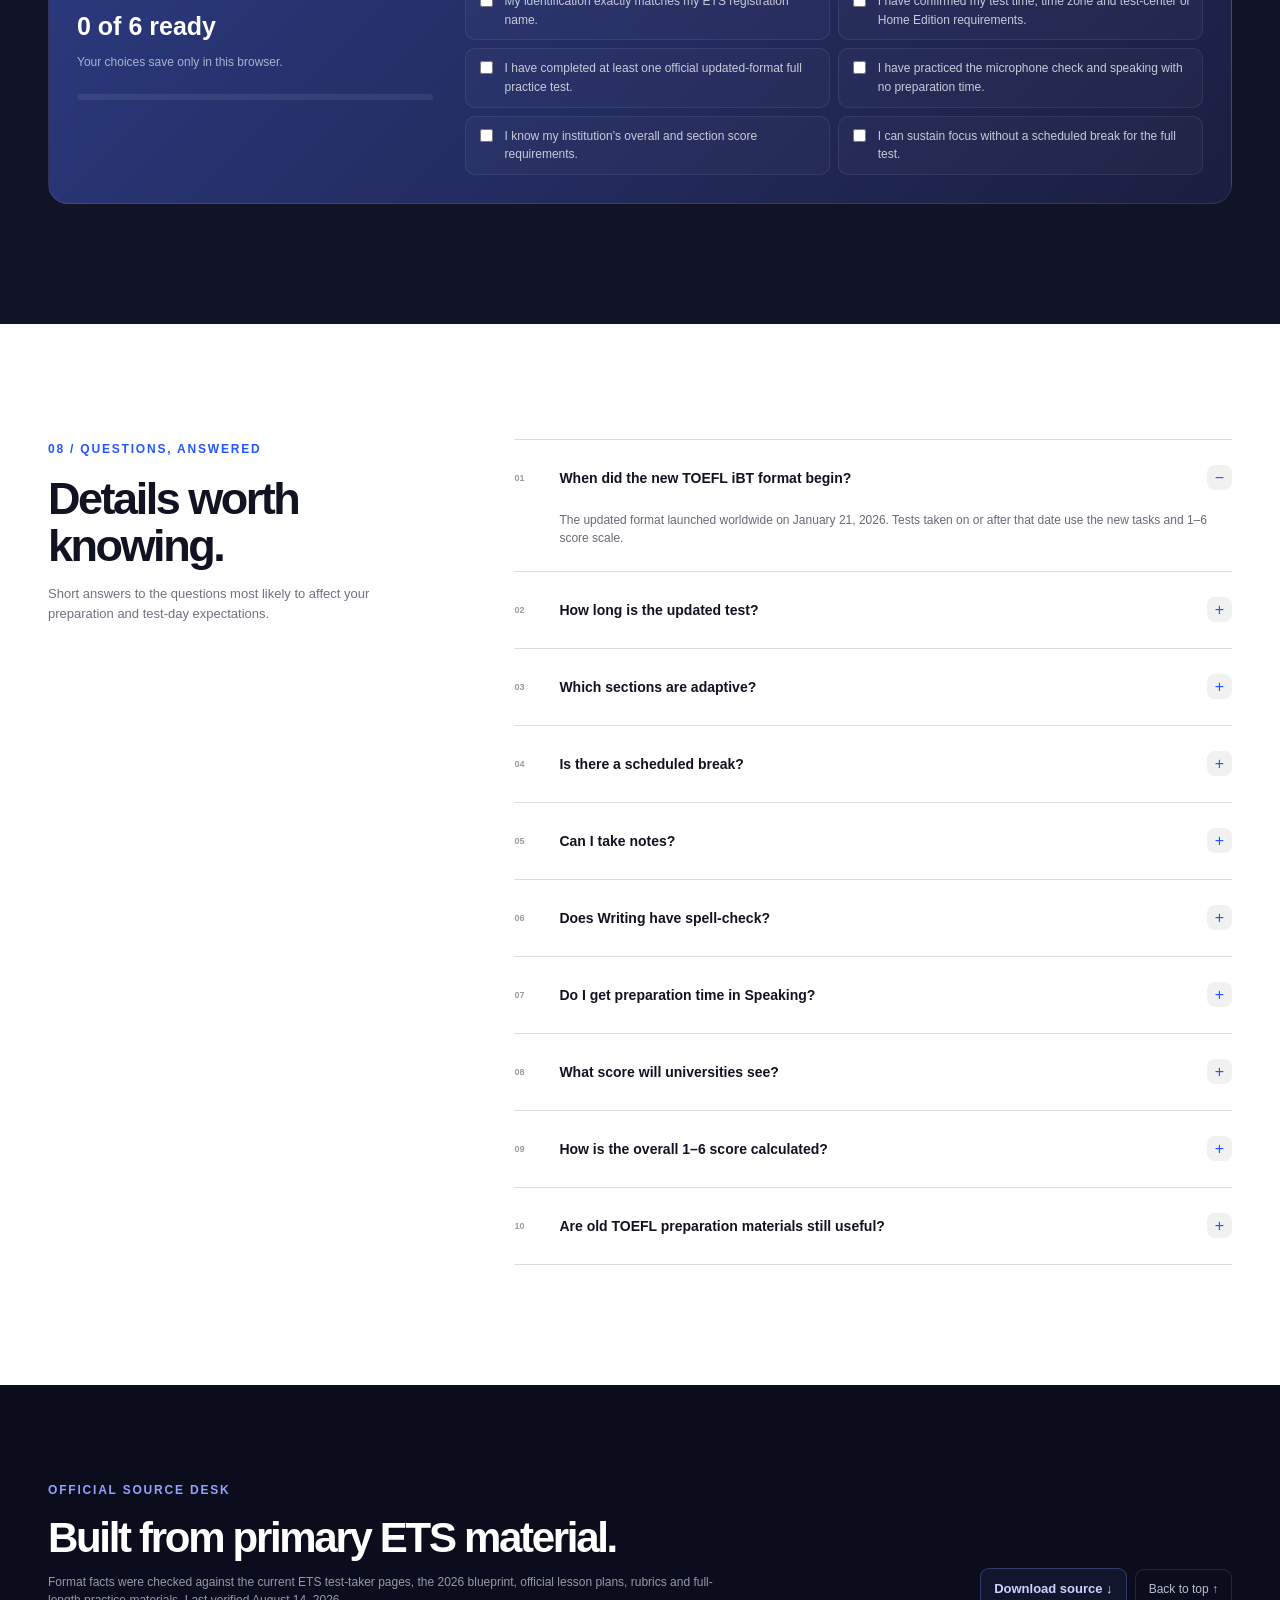
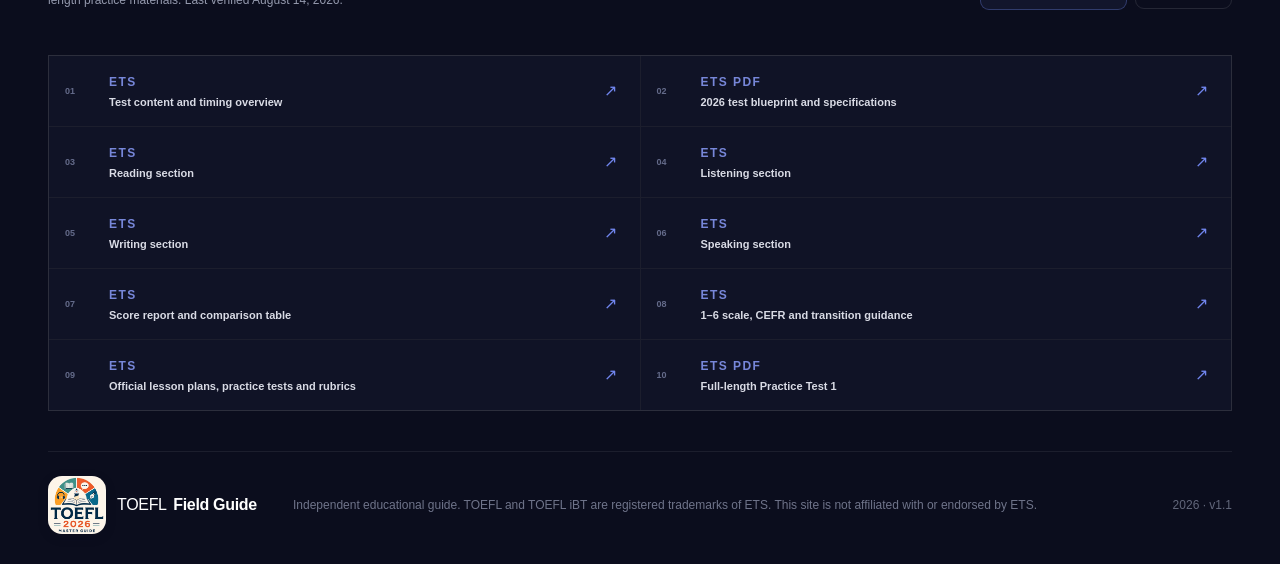
==== commit 56da52c3: "Add files via upload" ====
--- a/index.html
+++ b/index.html
@@ -6,14 +6,16 @@
     <meta name="description" content="A comprehensive, interactive guide to the TOEFL iBT format introduced January 21, 2026." />
     <meta name="theme-color" content="#151628" />
     <title>TOEFL iBT 2026 Complete Guide</title>
-    <link rel="stylesheet" href="styles.css?v=20260815-phonenav4" />
-    <link rel="stylesheet" href="pets.css?v=20260815-petarc8" />
+    <link rel="icon" href="favicon.ico" sizes="any" />
+    <link rel="icon" type="image/webp" href="toefl-2026-favicon.webp" />
+    <link rel="apple-touch-icon" href="toefl-2026-favicon-512.png" />
+    <link rel="stylesheet" href="styles.css" />
+    <link rel="stylesheet" href="branding.css" />
   </head>
   <body>
     <noscript>This interactive guide requires JavaScript. Please enable it and reload the page.</noscript>
     <div id="root"></div>
-    <script src="app.js?v=20260815-timing2" defer></script>
-  <script src="retromax.js?v=20260815-polish1" defer></script>
-  <script src="pets.js?v=20260815-petarc8" defer></script>
-</body>
+    <script src="app.js" defer></script>
+    <script src="task-explorer-link.js" defer></script>
+  </body>
 </html>
--- a/branding.css
+++ b/branding.css
@@ -0,0 +1,86 @@
+/* TOEFL 2026 — brand integration layer
+   Loaded after the existing page stylesheet so no existing UI behavior is changed. */
+
+:root{
+  --toefl-logo-bg:#fbf6ec;
+}
+
+/* Main guide + Task Explorer legacy T26 mark */
+.brand-mark{
+  width:52px !important;
+  height:52px !important;
+  flex:0 0 52px;
+  display:block !important;
+  padding:0 !important;
+  border:0 !important;
+  border-radius:14px !important;
+  background:
+    var(--toefl-logo-bg)
+    url("toefl-2026-logo-header.webp")
+    center / contain no-repeat !important;
+  box-shadow:0 3px 12px rgba(18,19,34,.12) !important;
+  transform:none !important;
+  color:transparent !important;
+  font-size:0 !important;
+  overflow:hidden;
+}
+
+/* Practice-pack navigation uses <i>T26</i> */
+.pack-brand i{
+  width:52px !important;
+  height:52px !important;
+  flex:0 0 52px;
+  display:block !important;
+  padding:0 !important;
+  border:0 !important;
+  border-radius:14px !important;
+  background:
+    var(--toefl-logo-bg)
+    url("toefl-2026-logo-header.webp")
+    center / contain no-repeat !important;
+  box-shadow:0 3px 12px rgba(18,19,34,.12) !important;
+  transform:none !important;
+  color:transparent !important;
+  font-size:0 !important;
+  font-style:normal !important;
+  overflow:hidden;
+}
+
+/* Direct image markup used on static sub-pages */
+.site-brand-logo{
+  width:52px;
+  height:52px;
+  flex:0 0 52px;
+  display:block;
+  object-fit:contain;
+  border-radius:14px;
+  background:var(--toefl-logo-bg);
+  box-shadow:0 3px 12px rgba(18,19,34,.12);
+}
+
+.footer-brand .brand-mark{
+  width:58px !important;
+  height:58px !important;
+  flex-basis:58px;
+}
+
+@media (max-width:820px){
+  .brand-mark,
+  .pack-brand i,
+  .site-brand-logo{
+    width:46px !important;
+    height:46px !important;
+    flex-basis:46px;
+    border-radius:12px;
+  }
+}
+
+@media (max-width:560px){
+  .brand-mark,
+  .pack-brand i,
+  .site-brand-logo{
+    width:42px !important;
+    height:42px !important;
+    flex-basis:42px;
+  }
+}
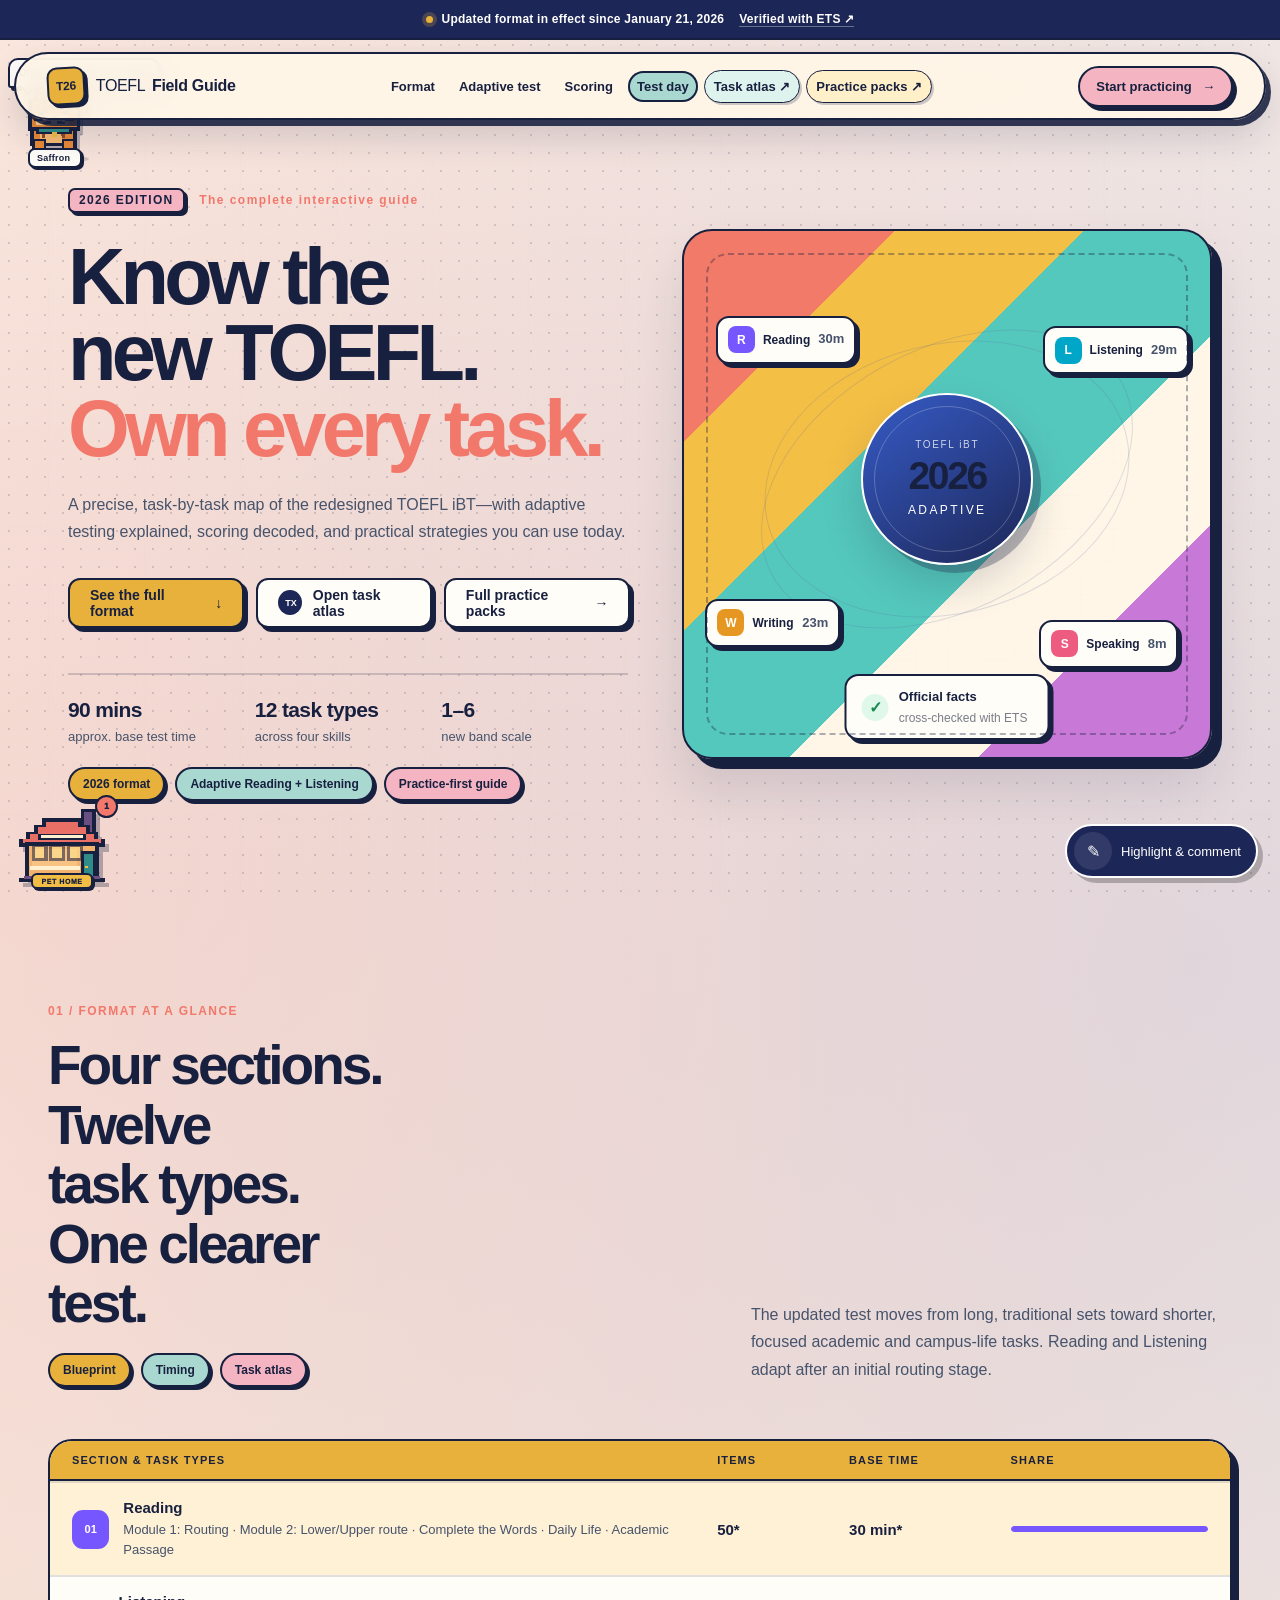
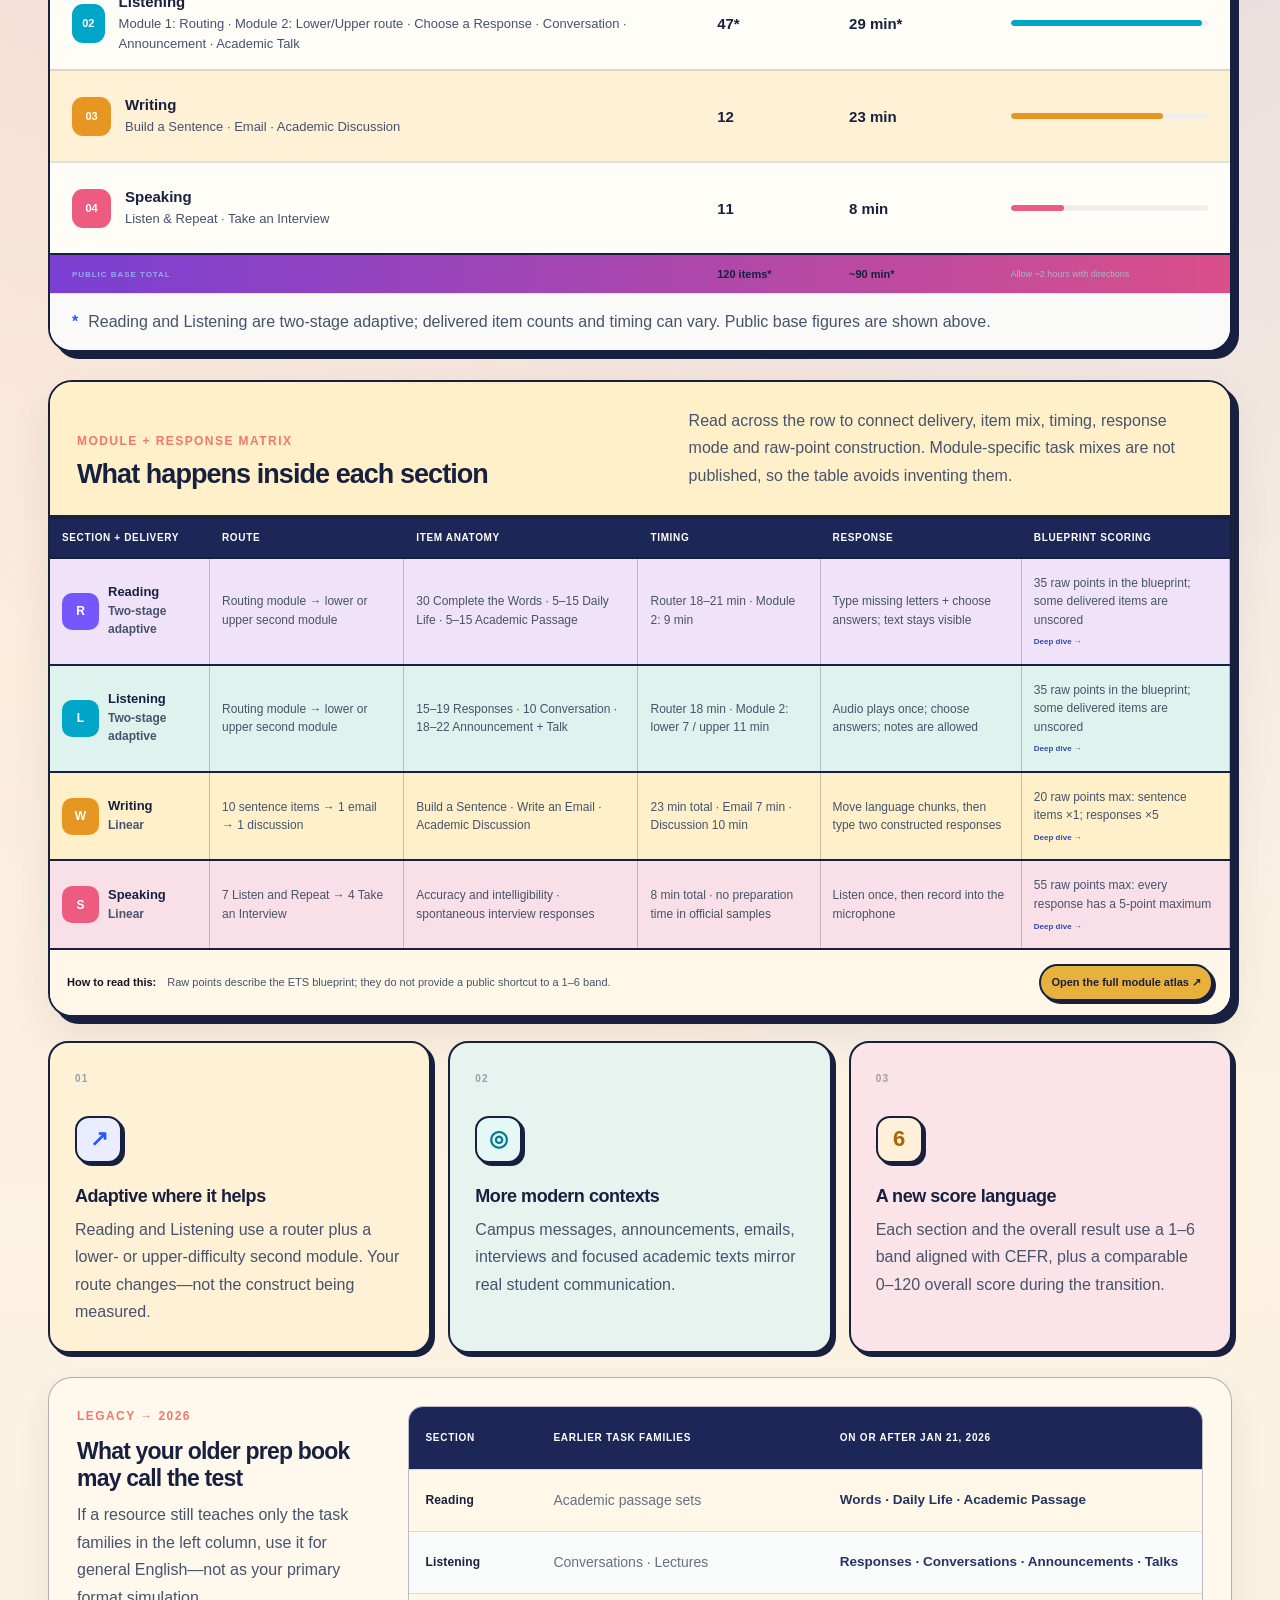
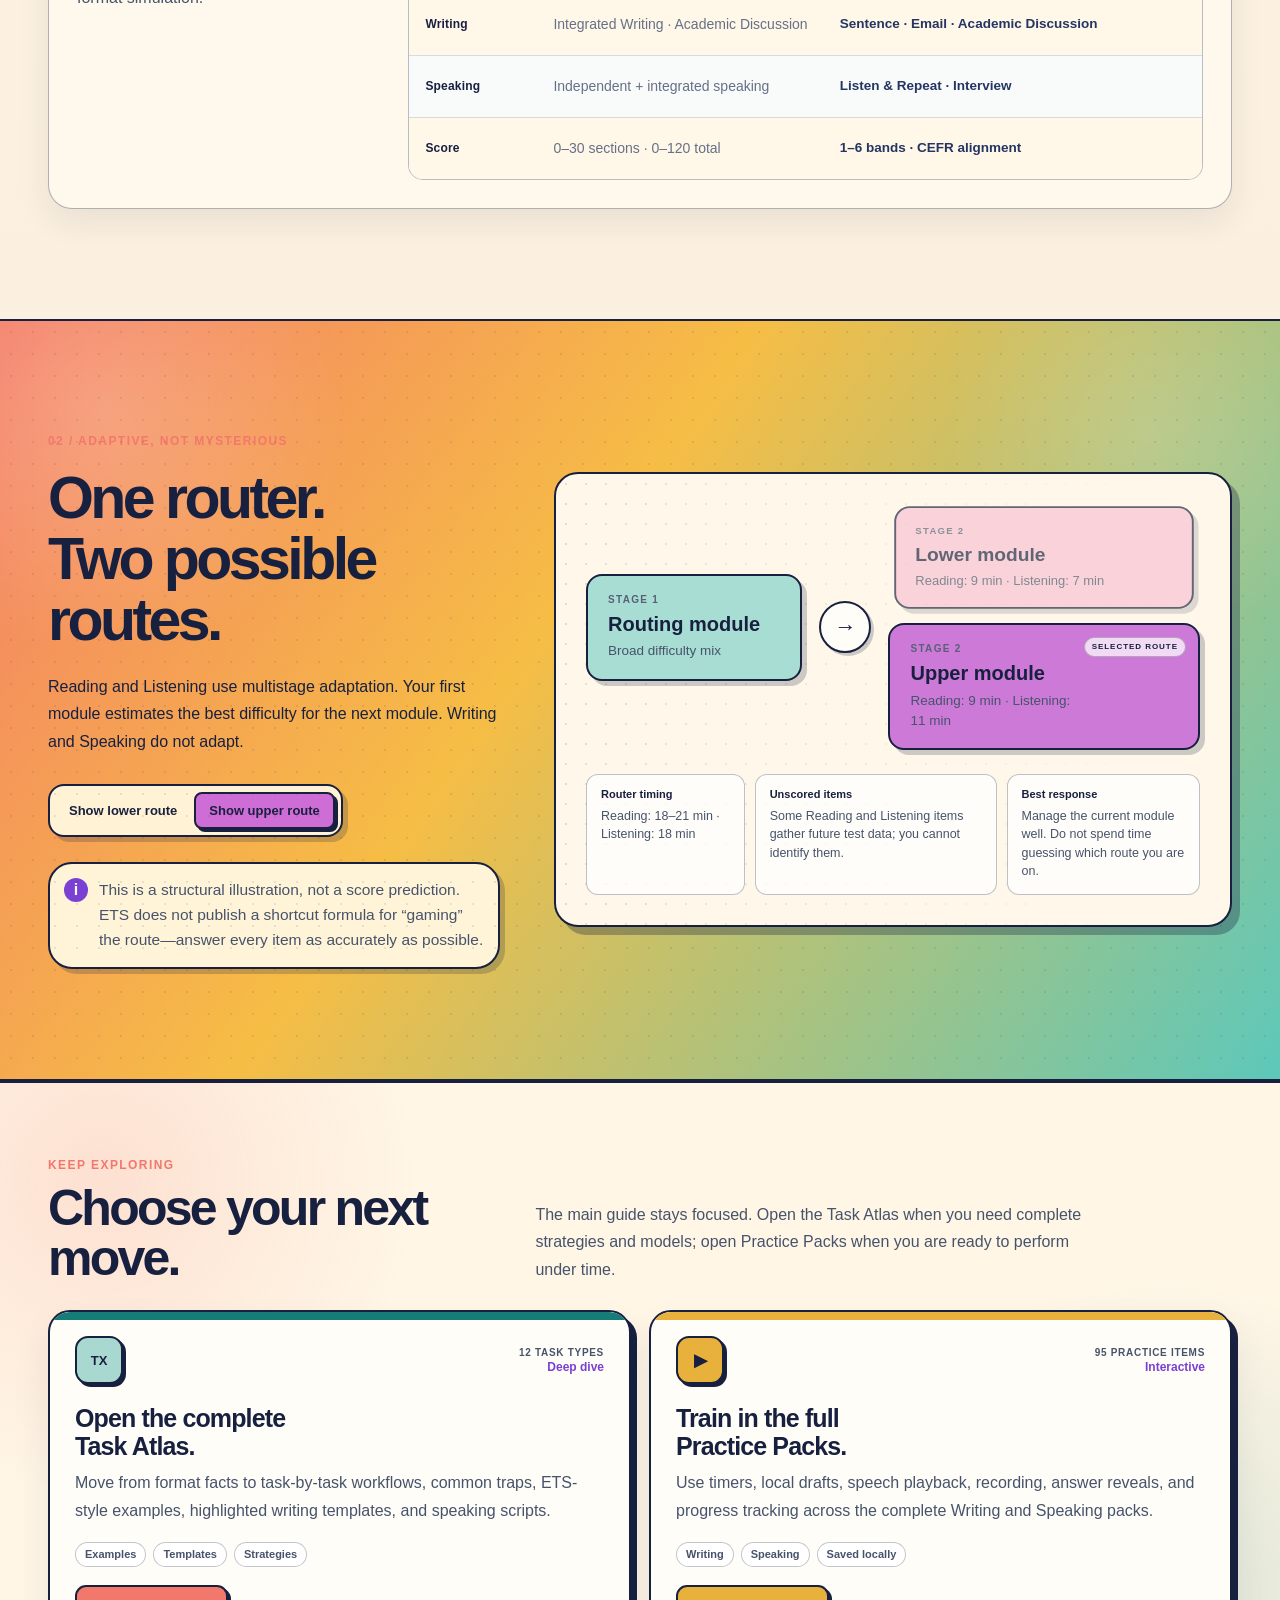
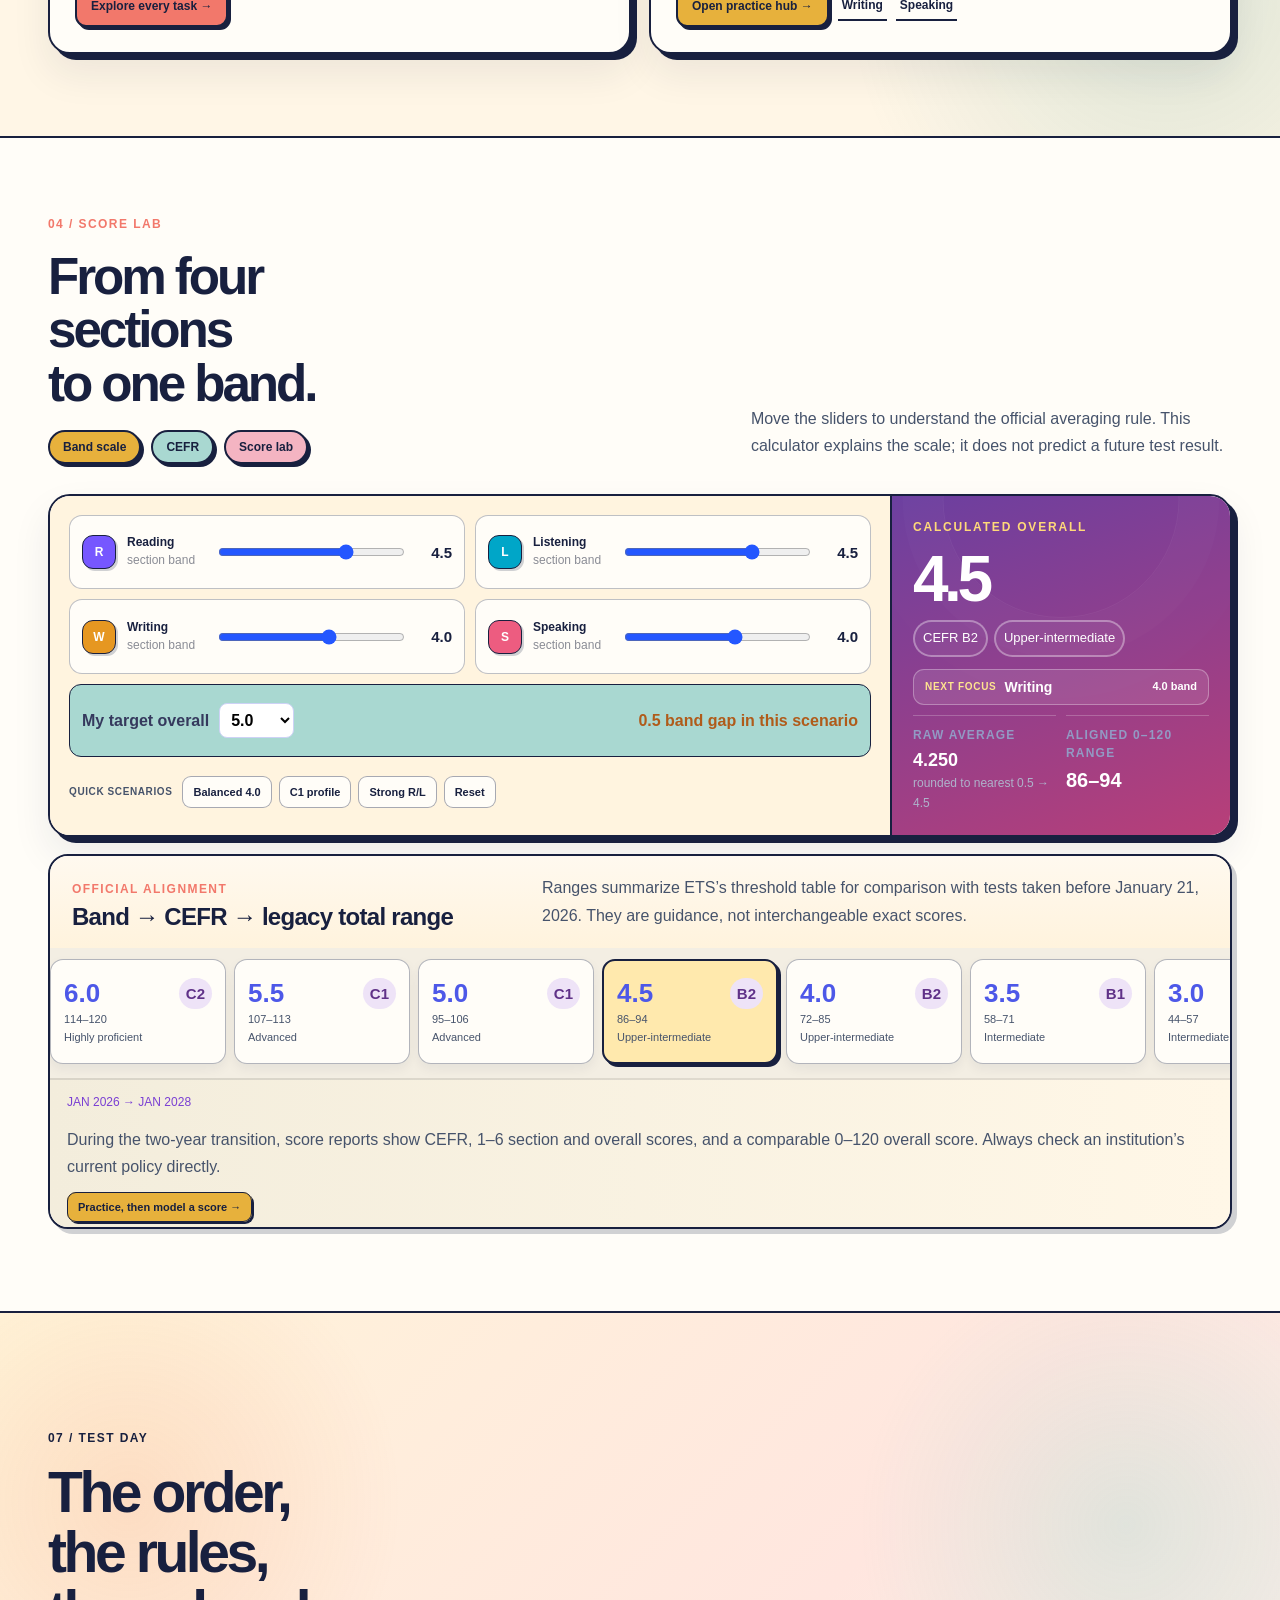
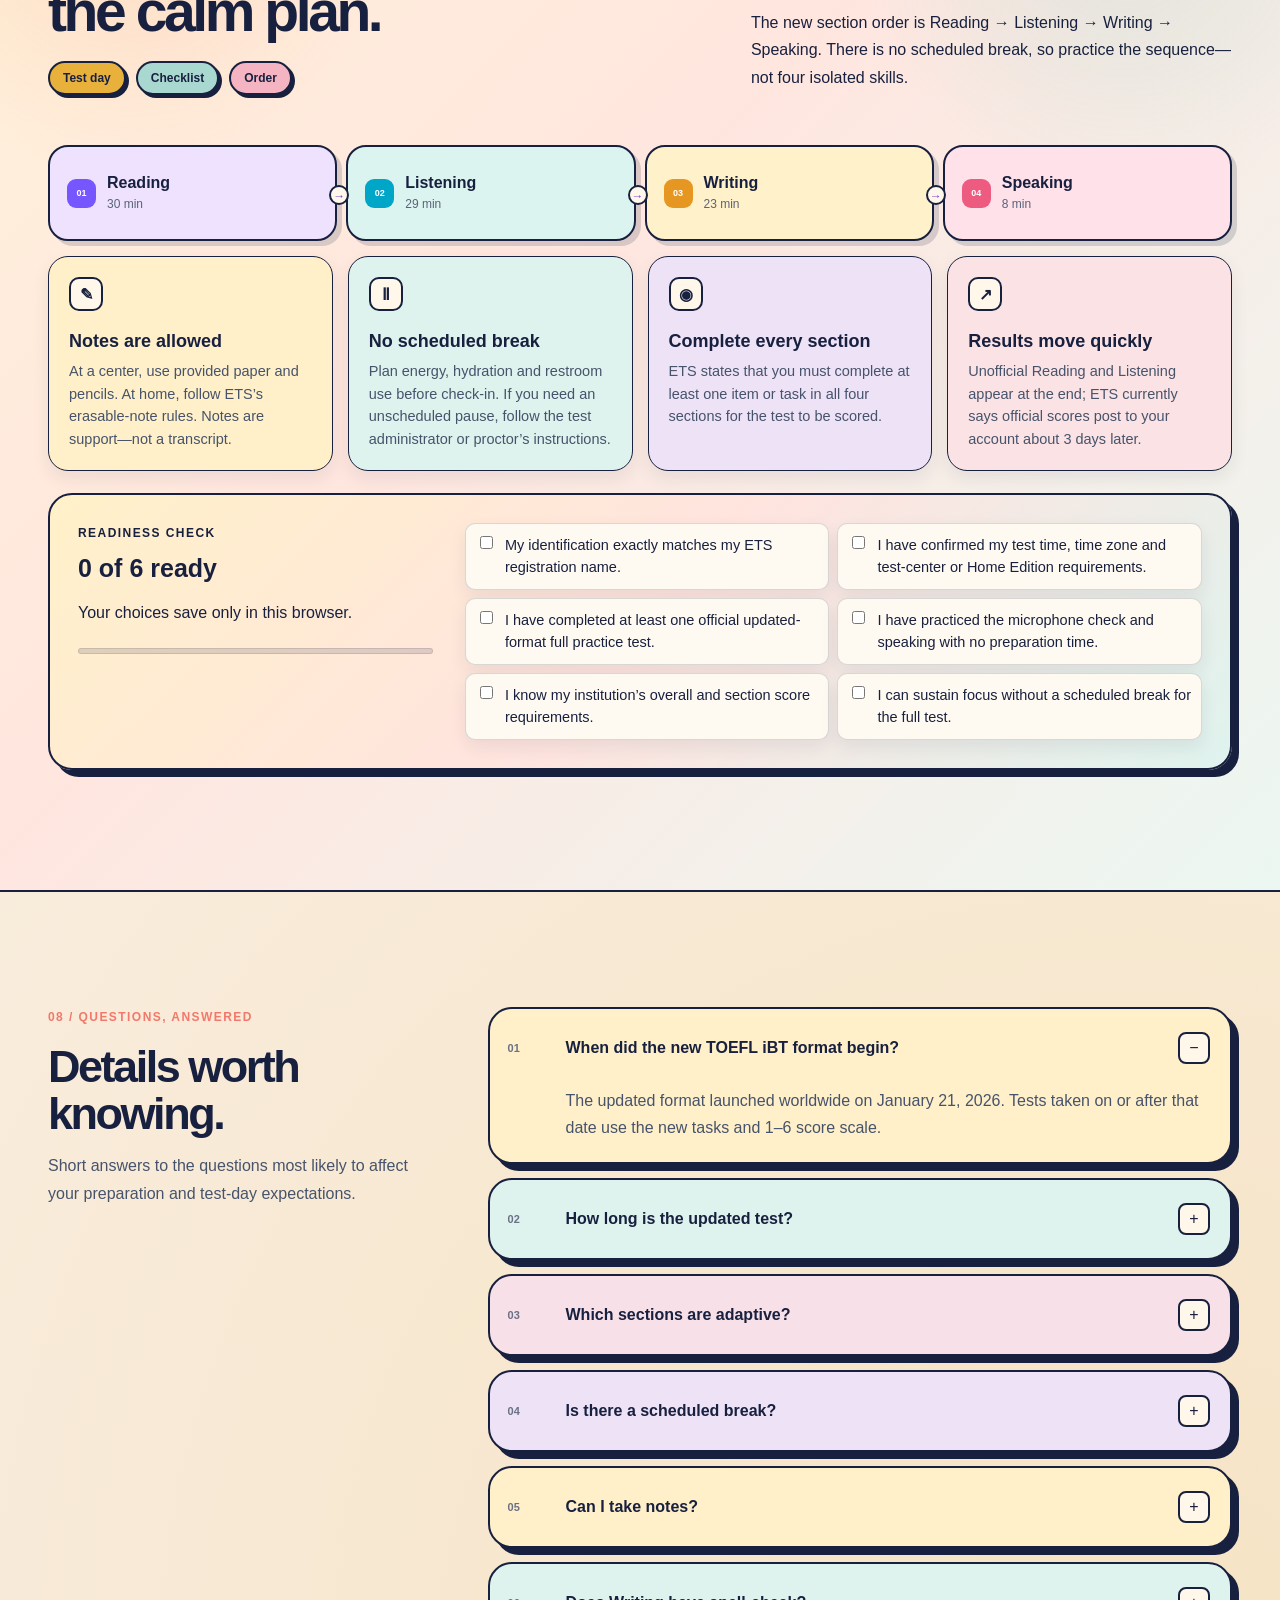
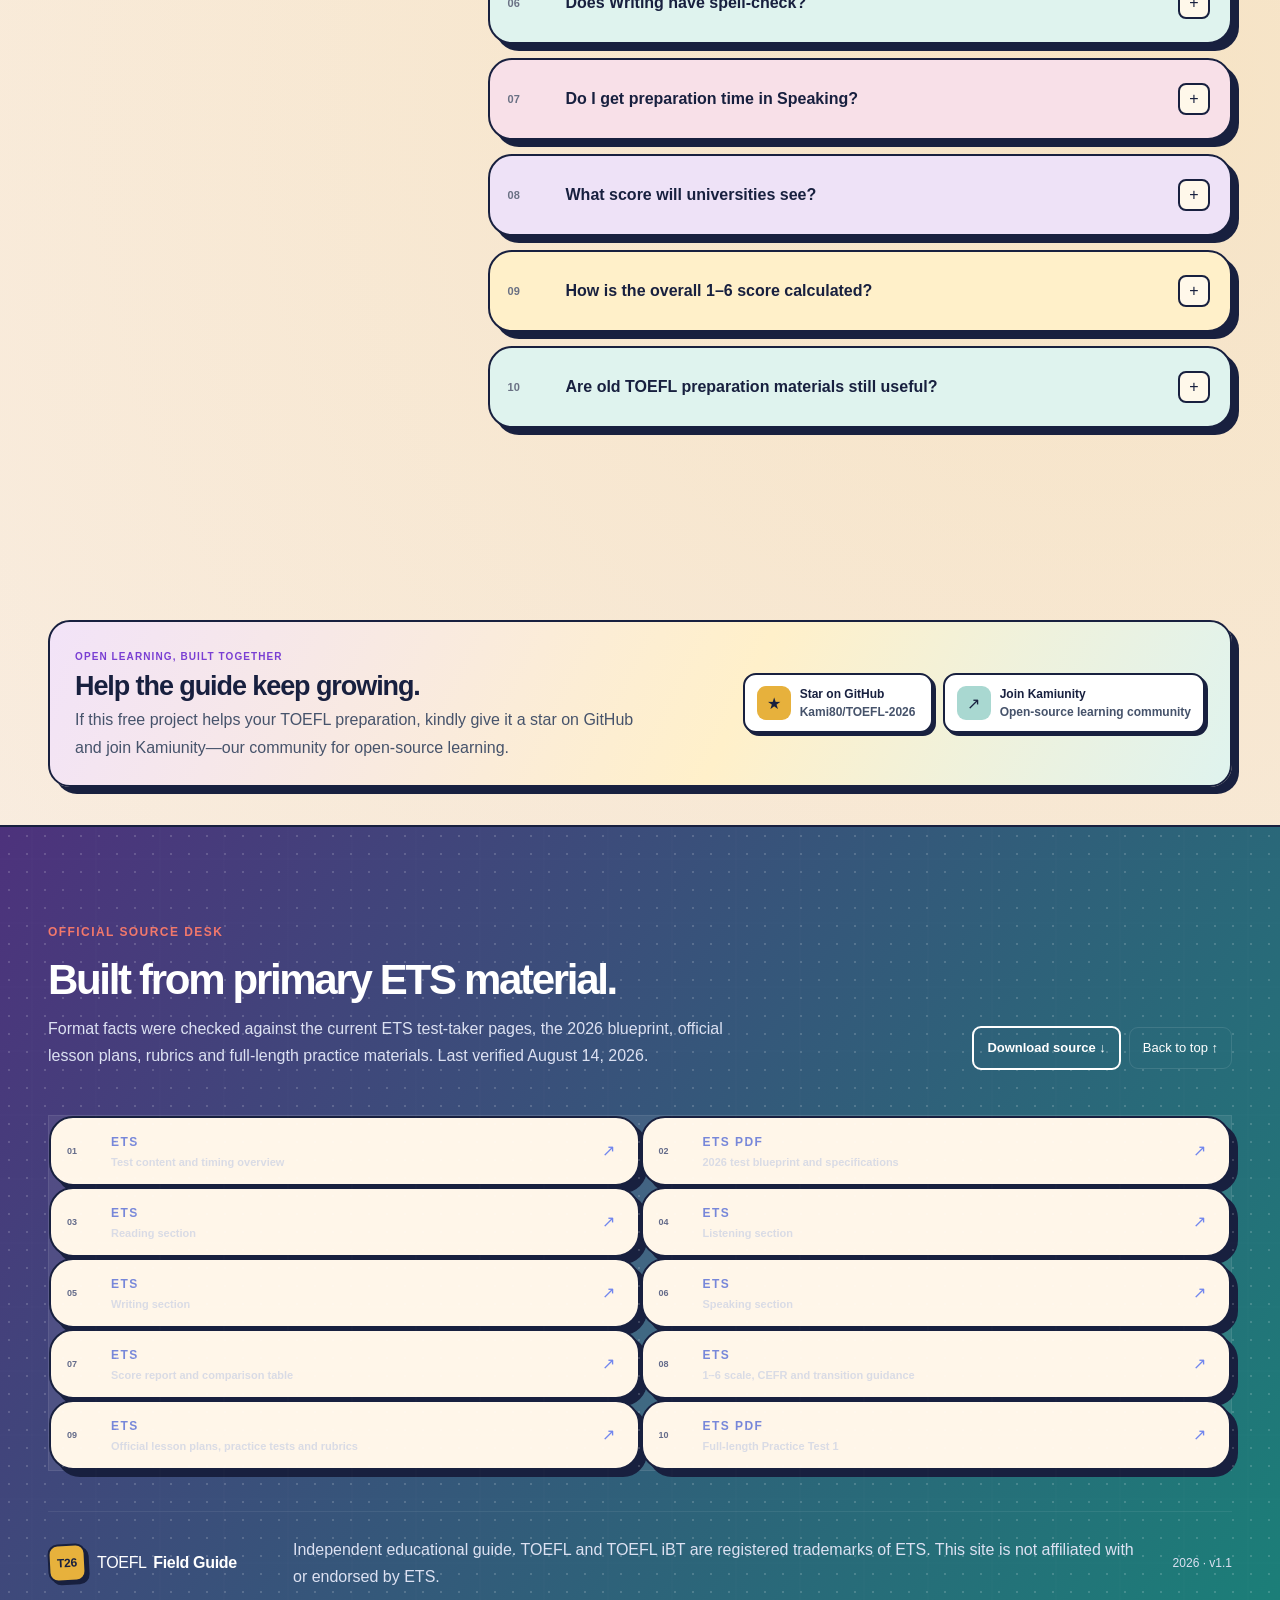
==== commit b1f4356a: "Add files via upload" ====
--- a/index.html
+++ b/index.html
@@ -6,16 +6,14 @@
     <meta name="description" content="A comprehensive, interactive guide to the TOEFL iBT format introduced January 21, 2026." />
     <meta name="theme-color" content="#151628" />
     <title>TOEFL iBT 2026 Complete Guide</title>
-    <link rel="icon" href="favicon.ico" sizes="any" />
-    <link rel="icon" type="image/webp" href="toefl-2026-favicon.webp" />
-    <link rel="apple-touch-icon" href="toefl-2026-favicon-512.png" />
-    <link rel="stylesheet" href="styles.css" />
-    <link rel="stylesheet" href="branding.css" />
+    <link rel="stylesheet" href="styles.css?v=20260815-phonenav4" />
+    <link rel="stylesheet" href="pets.css?v=20260815-petarc8" />
   </head>
   <body>
     <noscript>This interactive guide requires JavaScript. Please enable it and reload the page.</noscript>
     <div id="root"></div>
-    <script src="app.js" defer></script>
-    <script src="task-explorer-link.js" defer></script>
-  </body>
+    <script src="app.js?v=20260815-timing2" defer></script>
+  <script src="retromax.js?v=20260815-polish1" defer></script>
+  <script src="pets.js?v=20260815-petarc8" defer></script>
+</body>
 </html>
--- a/pets.css
+++ b/pets.css
@@ -0,0 +1,1617 @@
+/* TOEFL 2026 Pixel Pet Home
+   A self-contained, dependency-free overlay shared by every page. */
+
+:root {
+  --pet-ink: #18203f;
+  --pet-paper: #fff8e9;
+  --pet-cream: #fffdf8;
+  --pet-yellow: #f2bd45;
+  --pet-coral: #f2786b;
+  --pet-mint: #9fd8cf;
+  --pet-violet: #a878ca;
+  --pet-blue: #4c69c7;
+}
+
+.pixel-pets-root,
+.pixel-pets-root * {
+  box-sizing: border-box;
+}
+
+.pixel-pets-root {
+  position: fixed;
+  inset: 0;
+  z-index: 650;
+  overflow: hidden;
+  pointer-events: none;
+  color: var(--pet-ink);
+  font-family: var(--font-body, "DM Sans", "Segoe UI", Arial, sans-serif);
+  line-height: 1.35;
+  isolation: isolate;
+}
+
+.pixel-pet-stage {
+  position: absolute;
+  inset: 0;
+  overflow: hidden;
+  pointer-events: none;
+}
+
+.pixel-pets-root[data-world-hidden="true"] .pixel-pet-stage {
+  display: none;
+}
+
+.pixel-pet-actor {
+  --pet-x: 160px;
+  --pet-y: calc(100vh - 118px);
+  --pet-travel: 0ms;
+  position: absolute;
+  top: 0;
+  left: 0;
+  width: 94px;
+  height: 94px;
+  margin: 0;
+  padding: 0;
+  border: 0;
+  outline: 0;
+  background: transparent;
+  color: inherit;
+  transform: translate3d(var(--pet-x), var(--pet-y), 0);
+  transition: transform var(--pet-travel) linear;
+  pointer-events: auto;
+  user-select: none;
+  -webkit-user-select: none;
+  touch-action: none;
+  cursor: grab;
+  filter: none;
+}
+
+.pixel-pet-actor:active,
+.pixel-house:active {
+  cursor: grabbing;
+}
+
+.pixel-pet-actor:focus-visible,
+.pixel-house:focus-visible {
+  outline: 3px solid #fff;
+  outline-offset: 3px;
+}
+
+.pixel-pet-actor:focus-visible::after,
+.pixel-house:focus-visible::after {
+  content: "";
+  position: absolute;
+  inset: -5px;
+  border: 3px solid var(--pet-blue);
+  border-radius: 13px;
+  pointer-events: none;
+}
+
+.pixel-pet-facing {
+  position: absolute;
+  inset: 9px 4px 3px;
+  transform-origin: 50% 82%;
+}
+
+.pixel-pet-actor[data-facing="left"] .pixel-pet-facing {
+  transform: scaleX(-1);
+}
+
+.pixel-pet-avatar {
+  position: absolute;
+  inset: 0;
+  transform-origin: 50% 88%;
+}
+
+.pixel-pet-avatar svg {
+  display: block;
+  width: 100%;
+  height: 100%;
+  overflow: visible;
+  image-rendering: pixelated;
+  shape-rendering: crispEdges;
+  filter: drop-shadow(3px 4px 0 rgba(24, 32, 63, 0.28));
+}
+
+.pixel-pet-shadow {
+  position: absolute;
+  left: 23px;
+  bottom: 3px;
+  width: 58px;
+  height: 8px;
+  border-radius: 50%;
+  background: rgba(24, 32, 63, 0.19);
+  transform-origin: center;
+}
+
+.pixel-pet-label {
+  position: absolute;
+  left: 50%;
+  bottom: -2px;
+  z-index: 4;
+  min-width: 54px;
+  max-width: 96px;
+  padding: 4px 7px 3px;
+  overflow: hidden;
+  border: 2px solid var(--pet-ink);
+  border-radius: 7px;
+  background: var(--pet-cream);
+  box-shadow: 2px 2px 0 var(--pet-ink);
+  color: var(--pet-ink);
+  font: 900 9px/1 var(--font-display, "Segoe UI", sans-serif);
+  letter-spacing: 0.03em;
+  text-overflow: ellipsis;
+  white-space: nowrap;
+  transform: translateX(-50%);
+}
+
+.pixel-pet-bubble {
+  position: absolute;
+  left: 50%;
+  bottom: 78px;
+  z-index: 8;
+  width: max-content;
+  max-width: 158px;
+  padding: 7px 9px;
+  border: 2px solid var(--pet-ink);
+  border-radius: 10px 10px 10px 3px;
+  background: var(--pet-cream);
+  box-shadow: 3px 3px 0 var(--pet-ink);
+  color: var(--pet-ink);
+  font: 850 10px/1.25 var(--font-display, "Segoe UI", sans-serif);
+  opacity: 0;
+  transform: translate(-50%, 5px) scale(0.92);
+  transform-origin: 35% 100%;
+  transition: opacity 120ms ease, transform 120ms steps(2, end);
+  pointer-events: none;
+}
+
+.pixel-pet-bubble::after {
+  content: "";
+  position: absolute;
+  left: 13px;
+  bottom: -7px;
+  width: 8px;
+  height: 8px;
+  border-right: 2px solid var(--pet-ink);
+  border-bottom: 2px solid var(--pet-ink);
+  background: var(--pet-cream);
+  transform: rotate(45deg);
+}
+
+.pixel-pet-actor[data-speaking="true"] .pixel-pet-bubble {
+  opacity: 1;
+  transform: translate(-50%, 0) scale(1);
+}
+
+.pixel-pet-actor[data-edge="left"] .pixel-pet-bubble {
+  left: 0;
+  transform: translate(0, 5px) scale(0.92);
+  transform-origin: 10% 100%;
+}
+
+.pixel-pet-actor[data-edge="left"][data-speaking="true"] .pixel-pet-bubble {
+  transform: translate(0, 0) scale(1);
+}
+
+.pixel-pet-actor[data-edge="right"] .pixel-pet-bubble {
+  right: 0;
+  left: auto;
+  transform: translate(0, 5px) scale(0.92);
+  transform-origin: 90% 100%;
+}
+
+.pixel-pet-actor[data-edge="right"][data-speaking="true"] .pixel-pet-bubble {
+  transform: translate(0, 0) scale(1);
+}
+
+.pixel-pet-actor[data-edge="right"] .pixel-pet-bubble::after {
+  right: 13px;
+  left: auto;
+}
+
+.pixel-pet-toy {
+  position: absolute;
+  left: 62px;
+  top: 62px;
+  z-index: 6;
+  width: 34px;
+  height: 28px;
+  border: 0;
+  padding: 0;
+  background: transparent;
+  opacity: 0;
+  pointer-events: none;
+  transform-origin: center;
+}
+
+.pixel-pet-toy svg {
+  width: 100%;
+  height: 100%;
+  image-rendering: pixelated;
+  shape-rendering: crispEdges;
+  filter: drop-shadow(2px 2px 0 rgba(24, 32, 63, 0.25));
+}
+
+.pixel-pet-actor[data-state="play"] .pixel-pet-toy {
+  opacity: 1;
+  pointer-events: auto;
+}
+
+.pixel-pet-actor[data-species="cat"][data-state="play"] .pixel-pet-toy {
+  animation: pixel-ball-roll 1.15s steps(6, end) infinite alternate;
+}
+
+.pixel-pet-actor[data-species="dog"][data-state="play"] .pixel-pet-toy {
+  animation: pixel-bone-flip 1.2s steps(6, end) infinite;
+}
+
+.pixel-pet-actor[data-state="idle"] .pixel-pet-avatar {
+  animation: pixel-pet-breathe 1.7s steps(2, end) infinite;
+}
+
+.pixel-pet-actor[data-state="wander"] .pixel-pet-avatar,
+.pixel-pet-actor[data-state="social"] .pixel-pet-avatar {
+  animation: pixel-pet-trot 420ms steps(2, end) infinite;
+}
+
+.pixel-pet-actor[data-state="wander"] .pet-paw-front,
+.pixel-pet-actor[data-state="social"] .pet-paw-front {
+  animation: pixel-paw-front 420ms steps(2, end) infinite;
+}
+
+.pixel-pet-actor[data-state="wander"] .pet-paw-back,
+.pixel-pet-actor[data-state="social"] .pet-paw-back {
+  animation: pixel-paw-back 420ms steps(2, end) infinite;
+}
+
+.pixel-pet-actor[data-state="play"] .pixel-pet-avatar {
+  animation: pixel-pet-pounce 1.15s steps(5, end) infinite;
+}
+
+.pixel-pet-actor[data-state="react"] .pixel-pet-avatar {
+  animation: pixel-pet-heart-hop 760ms steps(5, end) 1;
+}
+
+.pixel-pet-actor[data-state="zoomie"] .pixel-pet-avatar {
+  animation: pixel-pet-spin 700ms steps(8, end) 1;
+}
+
+.pixel-pet-actor[data-state="dragging"] .pixel-pet-avatar {
+  animation: pixel-pet-dangle 360ms steps(2, end) infinite;
+}
+
+.pixel-pet-actor[data-state="sleep"] .pixel-pet-avatar {
+  animation: pixel-pet-sleep 1.6s steps(2, end) infinite;
+  opacity: 0.88;
+}
+
+.pixel-pet-actor[data-state="sleep"] {
+  pointer-events: none;
+}
+
+.pixel-pet-actor[data-state="sleep"] .pixel-pet-facing,
+.pixel-pet-actor[data-state="sleep"] .pixel-pet-shadow,
+.pixel-pet-actor[data-state="sleep"] .pixel-pet-label,
+.pixel-pet-actor[data-state="sleep"] .pixel-pet-bubble {
+  opacity: 0;
+}
+
+.pixel-pet-actor[data-state="sleep"] .pixel-pet-label {
+  background: #e9ddf4;
+}
+
+.pixel-pet-actor[data-state="sleep"] .pixel-pet-bubble {
+  opacity: 1;
+  transform: translate(-50%, 0) scale(1);
+}
+
+.pixel-pet-actor .pet-tail {
+  transform-box: fill-box;
+  transform-origin: 8% 65%;
+  animation: pixel-tail-wag 1.15s steps(3, end) infinite alternate;
+}
+
+.pixel-pet-actor[data-species="dog"] .pet-tail {
+  animation-duration: 480ms;
+}
+
+.pixel-pet-actor .pet-eyes {
+  transform-box: fill-box;
+  transform-origin: center;
+  animation: pixel-blink 4.4s steps(1, end) infinite;
+}
+
+.pixel-pet-actor[data-state="sleep"] .pet-eyes {
+  animation: none;
+  transform: scaleY(0.18);
+}
+
+.pixel-pet-actor[data-state="social"] .pet-head {
+  transform-box: fill-box;
+  transform-origin: center bottom;
+  animation: pixel-nuzzle 620ms steps(3, end) infinite alternate;
+}
+
+.pixel-pet-fx {
+  position: absolute;
+  inset: 0;
+  z-index: 9;
+  pointer-events: none;
+}
+
+.pixel-pet-fx i {
+  --fx-x: 0px;
+  --fx-y: -34px;
+  position: absolute;
+  left: 48px;
+  top: 36px;
+  display: grid;
+  width: 14px;
+  height: 14px;
+  place-items: center;
+  color: var(--pet-coral);
+  font: 900 16px/1 monospace;
+  text-shadow: 1px 1px 0 var(--pet-cream);
+  animation: pixel-fx-pop 780ms steps(5, end) forwards;
+}
+
+.pixel-pet-fx i:nth-child(2) {
+  --fx-x: -25px;
+  --fx-y: -44px;
+  animation-delay: 80ms;
+  color: var(--pet-yellow);
+}
+
+.pixel-pet-fx i:nth-child(3) {
+  --fx-x: 24px;
+  --fx-y: -48px;
+  animation-delay: 150ms;
+  color: var(--pet-violet);
+}
+
+.pixel-house {
+  --house-x: calc(70vw - 72px);
+  --house-y: calc(100vh - 142px);
+  position: absolute;
+  top: 0;
+  left: 0;
+  width: 146px;
+  height: 132px;
+  margin: 0;
+  padding: 0;
+  border: 0;
+  outline: 0;
+  background: transparent;
+  transform: translate3d(var(--house-x), var(--house-y), 0);
+  transition: transform 280ms steps(5, end);
+  pointer-events: auto;
+  user-select: none;
+  -webkit-user-select: none;
+  touch-action: none;
+  cursor: grab;
+}
+
+.pixel-house svg {
+  display: block;
+  width: 100%;
+  height: 100%;
+  overflow: visible;
+  image-rendering: pixelated;
+  shape-rendering: crispEdges;
+  filter: drop-shadow(5px 6px 0 rgba(24, 32, 63, 0.28));
+}
+
+.pixel-house .house-door {
+  transform-box: fill-box;
+  transform-origin: left center;
+  transition: transform 180ms steps(3, end);
+}
+
+.pixel-house[data-door-open="true"] .house-door {
+  transform: scaleX(0.36);
+}
+
+.pixel-house .house-window-glow {
+  opacity: 0.48;
+  transition: opacity 160ms linear;
+}
+
+.pixel-house[data-sleepers]:not([data-sleepers="0"]) .house-window-glow {
+  opacity: 1;
+  animation: pixel-window-glow 1.8s steps(2, end) infinite alternate;
+}
+
+.pixel-house-name {
+  position: absolute;
+  left: 50%;
+  bottom: -1px;
+  min-width: 82px;
+  padding: 4px 7px 3px;
+  border: 2px solid var(--pet-ink);
+  border-radius: 7px;
+  background: var(--pet-yellow);
+  box-shadow: 2px 2px 0 var(--pet-ink);
+  font: 900 8px/1 var(--font-display, "Segoe UI", sans-serif);
+  letter-spacing: 0.04em;
+  text-transform: uppercase;
+  transform: translateX(-50%);
+}
+
+.pixel-house-tip {
+  position: absolute;
+  left: 50%;
+  top: -7px;
+  width: max-content;
+  max-width: 155px;
+  padding: 6px 8px;
+  border: 2px solid var(--pet-ink);
+  border-radius: 8px;
+  background: var(--pet-cream);
+  box-shadow: 2px 2px 0 var(--pet-ink);
+  font: 850 9px/1.2 var(--font-display, "Segoe UI", sans-serif);
+  opacity: 0;
+  transform: translate(-50%, -4px);
+  transition: opacity 120ms linear, transform 120ms steps(2, end);
+  pointer-events: none;
+}
+
+.pixel-house[data-speaking="true"] .pixel-house-tip {
+  opacity: 1;
+  transform: translate(-50%, 0);
+}
+
+.pixel-house-zzz {
+  position: absolute;
+  right: 0;
+  top: 4px;
+  display: none;
+  color: var(--pet-violet);
+  font: 950 14px/1 monospace;
+  letter-spacing: 2px;
+  text-shadow: 2px 2px 0 var(--pet-cream);
+  animation: pixel-zzz 1.5s steps(4, end) infinite;
+}
+
+.pixel-house[data-sleepers]:not([data-sleepers="0"]) .pixel-house-zzz {
+  display: block;
+}
+
+.pixel-house-sleepers {
+  position: absolute;
+  left: 28px;
+  top: 59px;
+  z-index: 4;
+  display: flex;
+  gap: 5px;
+  pointer-events: none;
+}
+
+.pixel-house-sleepers span {
+  display: none;
+  width: 22px;
+  height: 18px;
+  padding-top: 2px;
+  border: 2px solid var(--pet-ink);
+  border-radius: 7px 7px 4px 4px;
+  background: #fff2be;
+  color: var(--pet-ink);
+  font: 950 10px/1 monospace;
+  text-align: center;
+}
+
+.pixel-house-sleepers span.is-filled {
+  display: block;
+  animation: pixel-sleeper-bob 1.6s steps(2, end) infinite;
+}
+
+.pixel-house-sleepers span svg {
+  display: block;
+  width: 100%;
+  height: 100%;
+  overflow: visible;
+  image-rendering: pixelated;
+  shape-rendering: crispEdges;
+}
+
+.pixel-pet-launcher {
+  position: fixed;
+  left: 18px;
+  bottom: 18px;
+  z-index: 850;
+  display: grid;
+  grid-template-columns: 40px auto;
+  align-items: center;
+  min-width: 154px;
+  min-height: 58px;
+  padding: 6px 14px 6px 7px;
+  border: 2px solid var(--pet-ink);
+  border-radius: 16px;
+  background: var(--pet-yellow);
+  box-shadow: 5px 5px 0 var(--pet-ink), 0 12px 28px rgba(24, 32, 63, 0.2);
+  color: var(--pet-ink);
+  pointer-events: auto;
+  cursor: pointer;
+  font: inherit;
+  transition: transform 120ms steps(2, end), box-shadow 120ms steps(2, end);
+}
+
+.pixel-pet-launcher:hover {
+  transform: translate(-1px, -2px);
+  box-shadow: 7px 7px 0 var(--pet-ink), 0 15px 30px rgba(24, 32, 63, 0.22);
+}
+
+.pixel-pet-launcher:active {
+  transform: translate(3px, 3px);
+  box-shadow: 2px 2px 0 var(--pet-ink);
+}
+
+.pixel-pet-launcher:focus-visible {
+  outline: 3px solid #fff;
+  outline-offset: 3px;
+}
+
+.pixel-pet-launcher-icon {
+  position: relative;
+  display: grid;
+  width: 40px;
+  height: 40px;
+  place-items: center;
+  border: 2px solid var(--pet-ink);
+  border-radius: 11px;
+  background: var(--pet-cream);
+  box-shadow: 2px 2px 0 var(--pet-ink);
+}
+
+.pixel-pet-launcher-icon svg {
+  width: 30px;
+  height: 30px;
+  image-rendering: pixelated;
+  shape-rendering: crispEdges;
+}
+
+.pixel-pet-launcher-copy {
+  display: grid;
+  justify-items: start;
+  margin-left: 9px;
+}
+
+.pixel-pet-launcher-copy b {
+  font: 950 12px/1 var(--font-display, "Segoe UI", sans-serif);
+  letter-spacing: -0.01em;
+}
+
+.pixel-pet-launcher-copy small {
+  margin-top: 4px;
+  font: 750 8px/1 var(--font-display, "Segoe UI", sans-serif);
+  letter-spacing: 0.06em;
+  text-transform: uppercase;
+}
+
+.pixel-pet-count {
+  position: absolute;
+  top: -8px;
+  right: -8px;
+  display: grid;
+  min-width: 25px;
+  height: 25px;
+  padding: 0 5px;
+  place-items: center;
+  border: 2px solid var(--pet-ink);
+  border-radius: 999px;
+  background: var(--pet-coral);
+  color: var(--pet-ink);
+  font: 950 9px/1 var(--font-display, "Segoe UI", sans-serif);
+}
+
+.pixel-pet-launcher[data-nudge="true"] .pixel-pet-launcher-icon {
+  animation: pixel-launcher-nudge 900ms steps(5, end) 2;
+}
+
+.pixel-pet-dialog {
+  position: fixed;
+  inset: auto auto 88px 18px;
+  z-index: 1600;
+  width: min(430px, calc(100vw - 36px));
+  max-width: none;
+  max-height: min(690px, calc(100vh - 112px));
+  margin: 0;
+  padding: 0;
+  overflow: hidden;
+  border: 2px solid var(--pet-ink);
+  border-radius: 20px;
+  background: var(--pet-paper);
+  box-shadow: 8px 8px 0 var(--pet-ink), 0 24px 70px rgba(24, 32, 63, 0.32);
+  color: var(--pet-ink);
+  pointer-events: auto;
+}
+
+.pixel-pet-dialog:not([open]) {
+  display: none;
+}
+
+.pixel-pet-dialog::backdrop {
+  background: rgba(24, 32, 63, 0.2);
+  backdrop-filter: blur(2px);
+}
+
+.pixel-pet-dialog-shell {
+  max-height: min(686px, calc(100vh - 116px));
+  overflow: auto;
+  scrollbar-width: thin;
+  scrollbar-color: var(--pet-coral) transparent;
+}
+
+.pixel-pet-dialog-header {
+  position: sticky;
+  top: 0;
+  z-index: 3;
+  display: grid;
+  grid-template-columns: 44px 1fr 38px;
+  gap: 10px;
+  align-items: center;
+  min-height: 76px;
+  padding: 12px 13px;
+  border-bottom: 2px solid var(--pet-ink);
+  background: var(--pet-yellow);
+}
+
+.pixel-pet-dialog-mark {
+  display: grid;
+  width: 44px;
+  height: 44px;
+  place-items: center;
+  border: 2px solid var(--pet-ink);
+  border-radius: 12px;
+  background: var(--pet-cream);
+  box-shadow: 3px 3px 0 var(--pet-ink);
+  font-size: 21px;
+}
+
+.pixel-pet-dialog-title {
+  min-width: 0;
+}
+
+.pixel-pet-dialog-title h2 {
+  margin: 0;
+  color: var(--pet-ink);
+  font: 950 20px/1.05 var(--font-display, "Segoe UI", sans-serif);
+  letter-spacing: -0.04em;
+}
+
+.pixel-pet-dialog-title p {
+  margin: 5px 0 0;
+  color: var(--pet-ink);
+  font: 780 9px/1.2 var(--font-display, "Segoe UI", sans-serif);
+  letter-spacing: 0.05em;
+  text-transform: uppercase;
+}
+
+.pixel-pet-close {
+  display: grid;
+  width: 38px;
+  height: 38px;
+  place-items: center;
+  border: 2px solid var(--pet-ink);
+  border-radius: 10px;
+  background: var(--pet-cream);
+  box-shadow: 2px 2px 0 var(--pet-ink);
+  color: var(--pet-ink);
+  cursor: pointer;
+  font: 900 20px/1 monospace;
+}
+
+.pixel-pet-dialog button:focus-visible {
+  outline: 3px solid var(--pet-blue);
+  outline-offset: 2px;
+}
+
+.pixel-pet-panel-section {
+  padding: 17px;
+  border-bottom: 2px dashed rgba(24, 32, 63, 0.24);
+}
+
+.pixel-pet-panel-heading {
+  display: flex;
+  align-items: end;
+  justify-content: space-between;
+  gap: 12px;
+  margin-bottom: 11px;
+}
+
+.pixel-pet-panel-heading h3 {
+  margin: 0;
+  color: var(--pet-ink);
+  font: 950 12px/1 var(--font-display, "Segoe UI", sans-serif);
+  letter-spacing: 0.07em;
+  text-transform: uppercase;
+}
+
+.pixel-pet-panel-heading small {
+  color: #5d6680;
+  font-size: 9px;
+  font-weight: 750;
+}
+
+.pixel-pet-roster {
+  display: grid;
+  grid-template-columns: repeat(2, minmax(0, 1fr));
+  gap: 9px;
+}
+
+.pixel-pet-card {
+  position: relative;
+  display: grid;
+  grid-template-columns: 54px minmax(0, 1fr);
+  gap: 8px;
+  align-items: center;
+  min-height: 92px;
+  padding: 8px;
+  overflow: hidden;
+  border: 2px solid var(--pet-ink);
+  border-radius: 13px;
+  background: var(--pet-cream);
+  box-shadow: 3px 3px 0 rgba(24, 32, 63, 0.95);
+}
+
+.pixel-pet-card[data-active="true"] {
+  background: #e6f4ef;
+}
+
+.pixel-pet-card-preview {
+  position: relative;
+  width: 54px;
+  height: 62px;
+}
+
+.pixel-pet-card-preview svg {
+  display: block;
+  width: 64px;
+  height: 64px;
+  margin: -2px 0 0 -5px;
+  image-rendering: pixelated;
+  shape-rendering: crispEdges;
+}
+
+.pixel-pet-card-copy {
+  min-width: 0;
+}
+
+.pixel-pet-card-copy b {
+  display: block;
+  overflow: hidden;
+  color: var(--pet-ink);
+  font: 900 12px/1.1 var(--font-display, "Segoe UI", sans-serif);
+  text-overflow: ellipsis;
+  white-space: nowrap;
+}
+
+.pixel-pet-card-copy span {
+  display: block;
+  margin-top: 3px;
+  color: #667087;
+  font-size: 8px;
+  font-weight: 700;
+  line-height: 1.2;
+}
+
+.pixel-pet-toggle {
+  min-height: 28px;
+  margin-top: 7px;
+  padding: 0 8px;
+  border: 1.5px solid var(--pet-ink);
+  border-radius: 7px;
+  background: var(--pet-yellow);
+  box-shadow: 2px 2px 0 var(--pet-ink);
+  color: var(--pet-ink);
+  cursor: pointer;
+  font: 900 8px/1 var(--font-display, "Segoe UI", sans-serif);
+}
+
+.pixel-pet-card[data-active="true"] .pixel-pet-toggle {
+  background: var(--pet-coral);
+}
+
+.pixel-pet-toggle:disabled {
+  background: #e5dfd3;
+  box-shadow: none;
+  color: #7c7e85;
+  cursor: not-allowed;
+}
+
+.pixel-house-picker {
+  display: grid;
+  grid-template-columns: repeat(3, 1fr);
+  gap: 8px;
+}
+
+.pixel-house-choice {
+  min-height: 76px;
+  padding: 8px 5px;
+  border: 2px solid var(--pet-ink);
+  border-radius: 11px;
+  background: var(--pet-cream);
+  color: var(--pet-ink);
+  cursor: pointer;
+  font: 850 8px/1.2 var(--font-display, "Segoe UI", sans-serif);
+}
+
+.pixel-house-choice[aria-pressed="true"] {
+  background: var(--pet-mint);
+  box-shadow: 3px 3px 0 var(--pet-ink);
+  transform: translate(-1px, -1px);
+}
+
+.pixel-house-mini {
+  position: relative;
+  display: block;
+  width: 48px;
+  height: 39px;
+  margin: 0 auto 6px;
+}
+
+.pixel-house-mini::before,
+.pixel-house-mini::after {
+  content: "";
+  position: absolute;
+}
+
+.pixel-house-mini::before {
+  left: 6px;
+  bottom: 0;
+  width: 36px;
+  height: 24px;
+  border: 3px solid var(--pet-ink);
+  background: var(--mini-wall, #f5b26d);
+}
+
+.pixel-house-mini::after {
+  left: 2px;
+  top: 3px;
+  width: 44px;
+  height: 17px;
+  border: 3px solid var(--pet-ink);
+  background: var(--mini-roof, #e56f66);
+  clip-path: polygon(50% 0, 100% 70%, 100% 100%, 0 100%, 0 70%);
+}
+
+.pixel-house-choice[data-house="arcade"] .pixel-house-mini {
+  --mini-wall: #a8ddd3;
+  --mini-roof: #f2bd45;
+}
+
+.pixel-house-choice[data-house="moon"] .pixel-house-mini {
+  --mini-wall: #36426f;
+  --mini-roof: #9d71c2;
+}
+
+.pixel-pet-actions {
+  display: grid;
+  grid-template-columns: repeat(3, 1fr);
+  gap: 8px;
+}
+
+.pixel-pet-action {
+  min-height: 49px;
+  padding: 7px 5px;
+  border: 2px solid var(--pet-ink);
+  border-radius: 10px;
+  background: var(--pet-cream);
+  box-shadow: 2px 2px 0 var(--pet-ink);
+  color: var(--pet-ink);
+  cursor: pointer;
+  font: 850 8px/1.15 var(--font-display, "Segoe UI", sans-serif);
+}
+
+.pixel-pet-action span {
+  display: block;
+  margin-bottom: 4px;
+  font-size: 16px;
+}
+
+.pixel-pet-action [data-visibility-copy] {
+  display: inline;
+  margin: 0;
+  font: inherit;
+}
+
+.pixel-pet-action:hover {
+  background: #fff0c4;
+}
+
+.pixel-pet-settings {
+  display: grid;
+  gap: 8px;
+}
+
+.pixel-setting {
+  display: grid;
+  grid-template-columns: 1fr auto;
+  gap: 12px;
+  align-items: center;
+  min-height: 48px;
+  padding: 9px 10px;
+  border: 1.5px solid rgba(24, 32, 63, 0.35);
+  border-radius: 10px;
+  background: rgba(255, 253, 248, 0.7);
+}
+
+.pixel-setting b {
+  display: block;
+  font: 850 10px/1.1 var(--font-display, "Segoe UI", sans-serif);
+}
+
+.pixel-setting small {
+  display: block;
+  margin-top: 3px;
+  color: #687087;
+  font-size: 8px;
+  font-weight: 700;
+}
+
+.pixel-switch {
+  position: relative;
+  width: 48px;
+  height: 28px;
+  padding: 0;
+  border: 2px solid var(--pet-ink);
+  border-radius: 999px;
+  background: #d9d5cb;
+  cursor: pointer;
+}
+
+.pixel-switch::after {
+  content: "";
+  position: absolute;
+  left: 3px;
+  top: 3px;
+  width: 18px;
+  height: 18px;
+  border: 2px solid var(--pet-ink);
+  border-radius: 50%;
+  background: var(--pet-cream);
+  transition: transform 150ms steps(3, end);
+}
+
+.pixel-switch[aria-pressed="true"] {
+  background: var(--pet-mint);
+}
+
+.pixel-switch[aria-pressed="true"]::after {
+  transform: translateX(19px);
+}
+
+.pixel-pet-help {
+  padding: 14px 17px 17px;
+  background: #eee4f4;
+}
+
+.pixel-pet-help p {
+  margin: 0;
+  color: #46516b;
+  font-size: 9px;
+  font-weight: 700;
+  line-height: 1.55;
+}
+
+.pixel-pet-help b {
+  color: var(--pet-ink);
+}
+
+.pixel-pet-reset {
+  min-height: 32px;
+  margin-top: 10px;
+  padding: 0;
+  border: 0;
+  border-bottom: 2px solid var(--pet-ink);
+  background: transparent;
+  color: #9e3345;
+  cursor: pointer;
+  font: 850 9px/1 var(--font-display, "Segoe UI", sans-serif);
+}
+
+.pixel-pet-live {
+  position: fixed;
+  width: 1px;
+  height: 1px;
+  padding: 0;
+  overflow: hidden;
+  clip: rect(0, 0, 0, 0);
+  white-space: nowrap;
+  border: 0;
+}
+
+.pixel-pet-toast {
+  position: fixed;
+  left: 184px;
+  bottom: 25px;
+  z-index: 840;
+  max-width: min(310px, calc(100vw - 210px));
+  padding: 9px 12px;
+  border: 2px solid var(--pet-ink);
+  border-radius: 10px;
+  background: var(--pet-cream);
+  box-shadow: 3px 3px 0 var(--pet-ink);
+  color: var(--pet-ink);
+  font: 800 10px/1.3 var(--font-display, "Segoe UI", sans-serif);
+  opacity: 0;
+  transform: translateX(-6px);
+  transition: opacity 140ms linear, transform 140ms steps(3, end);
+  pointer-events: none;
+}
+
+.pixel-pet-toast[data-show="true"] {
+  opacity: 1;
+  transform: translateX(0);
+}
+
+/* Keep the existing study-note controls above roaming pets. */
+.notes-button {
+  z-index: 720;
+}
+
+.selection-note {
+  z-index: 900;
+}
+
+@keyframes pixel-pet-breathe {
+  0%, 100% { transform: translateY(0) scaleY(1); }
+  50% { transform: translateY(1px) scaleY(0.985); }
+}
+
+@keyframes pixel-pet-trot {
+  0%, 100% { transform: translateY(0) rotate(-1deg); }
+  50% { transform: translateY(-5px) rotate(1deg); }
+}
+
+@keyframes pixel-paw-front {
+  0%, 100% { transform: translateY(0); }
+  50% { transform: translateY(-5px); }
+}
+
+@keyframes pixel-paw-back {
+  0%, 100% { transform: translateY(-5px); }
+  50% { transform: translateY(0); }
+}
+
+@keyframes pixel-tail-wag {
+  from { transform: rotate(-7deg); }
+  to { transform: rotate(10deg); }
+}
+
+@keyframes pixel-blink {
+  0%, 44%, 48%, 100% { transform: scaleY(1); }
+  45%, 47% { transform: scaleY(0.12); }
+}
+
+@keyframes pixel-pet-pounce {
+  0%, 100% { transform: translate(0, 0) rotate(0); }
+  24% { transform: translate(-7px, 3px) rotate(-4deg) scaleY(0.94); }
+  52% { transform: translate(10px, -11px) rotate(4deg); }
+  76% { transform: translate(14px, 1px) rotate(0); }
+}
+
+@keyframes pixel-ball-roll {
+  from { transform: translateX(-34px) rotate(0); }
+  to { transform: translateX(13px) rotate(360deg); }
+}
+
+@keyframes pixel-bone-flip {
+  0%, 100% { transform: translate(-34px, 5px) rotate(0); }
+  45% { transform: translate(0, -22px) rotate(180deg); }
+  75% { transform: translate(10px, 2px) rotate(300deg); }
+}
+
+@keyframes pixel-pet-heart-hop {
+  0%, 100% { transform: translateY(0) scale(1); }
+  35% { transform: translateY(-17px) scale(1.05); }
+  60% { transform: translateY(-5px) rotate(5deg); }
+}
+
+@keyframes pixel-pet-spin {
+  0% { transform: rotate(0) scale(1); }
+  45% { transform: rotate(180deg) scale(0.86); }
+  100% { transform: rotate(360deg) scale(1); }
+}
+
+@keyframes pixel-pet-dangle {
+  from { transform: rotate(-3deg) translateY(-3px); }
+  to { transform: rotate(3deg) translateY(1px); }
+}
+
+@keyframes pixel-pet-sleep {
+  0%, 100% { transform: translateY(7px) scale(0.82, 0.72); }
+  50% { transform: translateY(8px) scale(0.84, 0.7); }
+}
+
+@keyframes pixel-nuzzle {
+  from { transform: rotate(-3deg) translateX(-2px); }
+  to { transform: rotate(4deg) translateX(3px); }
+}
+
+@keyframes pixel-fx-pop {
+  0% { opacity: 0; transform: translate(0, 5px) scale(0); }
+  18% { opacity: 1; transform: translate(0, 0) scale(1); }
+  100% { opacity: 0; transform: translate(var(--fx-x), var(--fx-y)) scale(0.72); }
+}
+
+@keyframes pixel-window-glow {
+  from { opacity: 0.65; }
+  to { opacity: 1; }
+}
+
+@keyframes pixel-zzz {
+  0% { opacity: 0; transform: translate(0, 6px) scale(0.8); }
+  30% { opacity: 1; }
+  100% { opacity: 0; transform: translate(10px, -14px) scale(1.08); }
+}
+
+@keyframes pixel-sleeper-bob {
+  from { transform: translateY(0); }
+  to { transform: translateY(2px); }
+}
+
+@keyframes pixel-launcher-nudge {
+  0%, 100% { transform: rotate(0); }
+  25% { transform: rotate(-8deg); }
+  50% { transform: rotate(8deg) scale(1.05); }
+  75% { transform: rotate(-4deg); }
+}
+
+@media (max-width: 720px) {
+  .pixel-pet-actor {
+    width: 80px;
+    height: 80px;
+  }
+
+  .pixel-pet-label {
+    bottom: -5px;
+    font-size: 8px;
+  }
+
+  .pixel-pet-bubble {
+    bottom: 67px;
+    max-width: 132px;
+  }
+
+  .pixel-house {
+    width: 124px;
+    height: 113px;
+  }
+
+  .pixel-house-sleepers {
+    left: 23px;
+    top: 50px;
+    gap: 3px;
+  }
+
+  .pixel-house-sleepers span {
+    width: 19px;
+    height: 16px;
+    font-size: 8px;
+  }
+
+  .pixel-pet-launcher {
+    left: 12px;
+    bottom: 12px;
+    grid-template-columns: 40px;
+    min-width: 0;
+    width: 56px;
+    height: 56px;
+    padding: 6px;
+  }
+
+  .pixel-pet-launcher-copy {
+    display: none;
+  }
+
+  .pixel-pet-dialog {
+    inset: auto 10px 78px 10px;
+    width: auto;
+    max-height: calc(100vh - 94px);
+  }
+
+  .pixel-pet-dialog-shell {
+    max-height: calc(100vh - 98px);
+  }
+
+  .pixel-pet-toast {
+    left: 77px;
+    bottom: 19px;
+    max-width: calc(100vw - 92px);
+  }
+}
+
+@media (max-width: 430px) {
+  .pixel-pet-roster {
+    grid-template-columns: 1fr;
+  }
+
+  .pixel-pet-card {
+    min-height: 78px;
+  }
+
+  .pixel-pet-card-preview {
+    height: 52px;
+  }
+
+  .pixel-pet-card-preview svg {
+    width: 56px;
+    height: 56px;
+  }
+
+  .pixel-pet-actions {
+    grid-template-columns: repeat(2, 1fr);
+  }
+}
+
+@media (prefers-reduced-motion: reduce) {
+  .pixel-pet-actor,
+  .pixel-house,
+  .pixel-pet-bubble,
+  .pixel-pet-toast,
+  .pixel-switch::after {
+    transition: none !important;
+  }
+
+  .pixel-pets-root *,
+  .pixel-pets-root *::before,
+  .pixel-pets-root *::after {
+    animation-duration: 1ms !important;
+    animation-iteration-count: 1 !important;
+    scroll-behavior: auto !important;
+  }
+}
+
+.pixel-pets-root[data-quiet-motion="true"] .pixel-pet-actor,
+.pixel-pets-root[data-quiet-motion="true"] .pixel-house,
+.pixel-pets-root[data-quiet-motion="true"] .pixel-pet-bubble {
+  transition: none !important;
+}
+
+.pixel-pets-root[data-quiet-motion="true"] .pixel-pet-avatar,
+.pixel-pets-root[data-quiet-motion="true"] .pet-tail,
+.pixel-pets-root[data-quiet-motion="true"] .pet-eyes,
+.pixel-pets-root[data-quiet-motion="true"] .pixel-pet-toy,
+.pixel-pets-root[data-quiet-motion="true"] .pixel-pet-treat,
+.pixel-pets-root[data-quiet-motion="true"] .pixel-house-zzz,
+.pixel-pets-root[data-quiet-motion="true"] .house-window-glow {
+  animation: none !important;
+}
+
+/* The bottom-left manager is now the real, fixed pet home. */
+.pixel-pet-launcher {
+  left: 14px;
+  bottom: 14px;
+  display: block;
+  width: 96px;
+  height: 84px;
+  min-width: 0;
+  min-height: 0;
+  padding: 0;
+  overflow: visible;
+  border: 0;
+  border-radius: 0;
+  background: transparent;
+  box-shadow: none;
+}
+
+.pixel-pet-launcher:hover {
+  transform: translateY(-3px);
+  box-shadow: none;
+}
+
+.pixel-pet-launcher:active {
+  transform: translateY(1px);
+  box-shadow: none;
+}
+
+.pixel-pet-home-art {
+  position: absolute;
+  inset: 0;
+  display: block;
+}
+
+.pixel-pet-home-art svg {
+  display: block;
+  width: 100%;
+  height: 100%;
+  overflow: visible;
+  image-rendering: pixelated;
+  shape-rendering: crispEdges;
+  filter: drop-shadow(4px 5px 0 rgba(24,32,63,.3));
+}
+
+.pixel-pet-launcher .house-door {
+  transform-box: fill-box;
+  transform-origin: left center;
+  transition: transform 180ms steps(3,end);
+}
+
+.pixel-pet-launcher[data-door-open="true"] .house-door {
+  transform: scaleX(.36);
+}
+
+.pixel-pet-launcher .house-window-glow {
+  opacity: .55;
+}
+
+.pixel-pet-launcher[data-sleepers]:not([data-sleepers="0"]) .house-window-glow {
+  opacity: 1;
+  animation: pixel-window-glow 1.8s steps(2,end) infinite alternate;
+}
+
+.pixel-pet-launcher .pixel-house-sleepers {
+  left: 18px;
+  top: 43px;
+  gap: 2px;
+}
+
+.pixel-pet-launcher .pixel-house-sleepers span {
+  width: 16px;
+  height: 14px;
+  padding: 0;
+  border-width: 1.5px;
+  border-radius: 4px;
+}
+
+.pixel-pet-launcher .pixel-house-zzz {
+  right: -5px;
+  top: -6px;
+  font-size: 12px;
+}
+
+.pixel-pet-launcher[data-sleepers]:not([data-sleepers="0"]) .pixel-house-zzz {
+  display: block;
+}
+
+.pixel-pet-home-sign {
+  position: absolute;
+  left: 50%;
+  bottom: -3px;
+  min-width: 62px;
+  padding: 3px 5px 2px;
+  border: 2px solid var(--pet-ink);
+  border-radius: 6px;
+  background: var(--pet-yellow);
+  box-shadow: 2px 2px 0 var(--pet-ink);
+  color: var(--pet-ink);
+  font: 950 7px/1 var(--font-display,"Segoe UI",sans-serif);
+  letter-spacing: .08em;
+  transform: translateX(-50%);
+}
+
+.pixel-pet-launcher::before {
+  content: "OPEN PET HOME";
+  position: absolute;
+  left: calc(100% + 9px);
+  bottom: 12px;
+  width: max-content;
+  padding: 6px 8px;
+  border: 2px solid var(--pet-ink);
+  border-radius: 8px;
+  background: var(--pet-cream);
+  box-shadow: 2px 2px 0 var(--pet-ink);
+  color: var(--pet-ink);
+  font: 900 8px/1 var(--font-display,"Segoe UI",sans-serif);
+  letter-spacing: .06em;
+  opacity: 0;
+  transform: translateX(-4px);
+  transition: opacity 120ms linear,transform 120ms steps(2,end);
+  pointer-events: none;
+}
+
+.pixel-pet-launcher:hover::before,
+.pixel-pet-launcher:focus-visible::before {
+  opacity: 1;
+  transform: translateX(0);
+}
+
+.pixel-pet-launcher .pixel-pet-count {
+  top: -7px;
+  right: -8px;
+  min-width: 23px;
+  height: 23px;
+}
+
+.pixel-pet-launcher[data-nudge="true"] .pixel-pet-home-art {
+  animation: pixel-launcher-nudge 900ms steps(5,end) 2;
+}
+
+.pixel-pet-dialog {
+  inset: auto auto 116px 14px;
+}
+
+.pixel-pet-toast {
+  left: 124px;
+  bottom: 26px;
+  max-width: min(310px,calc(100vw - 144px));
+}
+
+/* Right-click action palette: icon-only, crisp, and keyboard accessible. */
+.pixel-pet-context-menu {
+  position: fixed;
+  z-index: 1900;
+  display: block;
+  width: 115px;
+  height: 58px;
+  padding: 0;
+  border: 0;
+  background: transparent;
+  box-shadow: none;
+  pointer-events: auto;
+}
+
+.pixel-pet-context-menu[hidden] {
+  display: none !important;
+}
+
+.pixel-pet-context-menu::before {
+  content: "";
+  position: absolute;
+  left: 11px;
+  bottom: 1px;
+  width: 93px;
+  height: 40px;
+  border: 1.5px dashed rgba(24,32,63,.35);
+  border-bottom: 0;
+  border-radius: 70px 70px 0 0;
+  pointer-events: none;
+}
+
+.pixel-pet-context-menu button {
+  --arc-from-x: 0px;
+  --arc-from-y: 0px;
+  --arc-delay: 0ms;
+  position: absolute;
+  display: grid;
+  width: 24px;
+  height: 24px;
+  padding: 0;
+  place-items: center;
+  border: 2px solid var(--pet-ink);
+  border-radius: 7px;
+  background: var(--pet-cream);
+  box-shadow: 2px 2px 0 var(--pet-ink);
+  color: var(--pet-ink);
+  cursor: pointer;
+  animation: pixel-arc-button 280ms cubic-bezier(.2,.85,.32,1.28) var(--arc-delay) backwards;
+}
+
+.pixel-pet-context-menu button:nth-child(1){left:0;top:34px;--arc-from-x:45px;--arc-from-y:0;--arc-delay:0ms;background:#ffd7df}
+.pixel-pet-context-menu button:nth-child(2){left:15px;top:15px;--arc-from-x:30px;--arc-from-y:19px;--arc-delay:28ms;background:#dff3ee}
+.pixel-pet-context-menu button:nth-child(3){left:34px;top:0;--arc-from-x:11px;--arc-from-y:34px;--arc-delay:56ms;background:#fff0c5}
+.pixel-pet-context-menu button:nth-child(4){left:57px;top:0;--arc-from-x:-12px;--arc-from-y:34px;--arc-delay:84ms;background:#eee1f7}
+.pixel-pet-context-menu button:nth-child(5){left:76px;top:15px;--arc-from-x:-31px;--arc-from-y:19px;--arc-delay:112ms;background:#dce5ff}
+.pixel-pet-context-menu button:nth-child(6){left:91px;top:34px;--arc-from-x:-46px;--arc-from-y:0;--arc-delay:140ms;background:#ffe3bb}
+
+.pixel-pet-context-menu button:hover,
+.pixel-pet-context-menu button:focus-visible {
+  z-index: 4;
+  outline: 2px solid #fff;
+  outline-offset: -4px;
+  transform: translateY(-2px) scale(1.08);
+  box-shadow: 2px 3px 0 var(--pet-ink);
+}
+
+.pixel-pet-context-menu button:active {
+  transform: translateY(1px) scale(.94);
+  box-shadow: none;
+}
+
+.pixel-pet-context-menu button svg {
+  width: 15px;
+  height: 15px;
+  image-rendering: pixelated;
+  shape-rendering: crispEdges;
+}
+
+.pixel-pet-context-menu button::after {
+  content: attr(data-tooltip);
+  position: absolute;
+  left: 50%;
+  bottom: calc(100% + 4px);
+  z-index: 3;
+  width: max-content;
+  max-width: 110px;
+  padding: 4px 5px;
+  border: 1.5px solid #fff;
+  border-radius: 6px;
+  background: var(--pet-ink);
+  color: #fff;
+  font: 850 7px/1 var(--font-display,"Segoe UI",sans-serif);
+  opacity: 0;
+  transform: translate(-50%,4px);
+  transition: opacity 100ms linear .22s,transform 100ms steps(2,end) .22s;
+  pointer-events: none;
+}
+
+.pixel-pet-context-menu button:hover::after,
+.pixel-pet-context-menu button:focus-visible::after {
+  opacity: 1;
+  transform: translate(-50%,0);
+}
+
+.pixel-pet-treat {
+  position: absolute;
+  left: 59px;
+  top: 55px;
+  z-index: 7;
+  width: 32px;
+  height: 24px;
+  opacity: 0;
+  pointer-events: none;
+}
+
+.pixel-pet-treat svg {
+  display: block;
+  width: 100%;
+  height: 100%;
+  image-rendering: pixelated;
+  shape-rendering: crispEdges;
+  filter: drop-shadow(2px 2px 0 rgba(24,32,63,.24));
+}
+
+.pixel-pet-actor[data-state="snack"] .pixel-pet-treat {
+  opacity: 1;
+  animation: pixel-treat-nibble 720ms steps(4,end) infinite;
+}
+
+.pixel-pet-actor[data-state="snack"] .pixel-pet-avatar {
+  animation: pixel-pet-nibble 420ms steps(2,end) infinite;
+}
+
+.pixel-pet-actor[data-state="dance"] .pixel-pet-avatar {
+  animation: pixel-pet-dance 680ms steps(6,end) infinite;
+}
+
+.pixel-pet-actor[data-state="dance"] .pet-tail {
+  animation-duration: 220ms;
+}
+
+@keyframes pixel-arc-button {
+  from { opacity:0;transform:translate(var(--arc-from-x),var(--arc-from-y)) scale(.25); }
+  70% { opacity:1; }
+  to { opacity:1;transform:translate(0,0) scale(1); }
+}
+
+@keyframes pixel-treat-nibble {
+  0%,100% { transform:translate(0,0) rotate(0); }
+  50% { transform:translate(-9px,-5px) rotate(-8deg) scale(.9); }
+}
+
+@keyframes pixel-pet-nibble {
+  from { transform:translateY(0) rotate(0); }
+  to { transform:translateY(2px) rotate(2deg); }
+}
+
+@keyframes pixel-pet-dance {
+  0%,100% { transform:translate(0,0) rotate(0); }
+  20% { transform:translate(-7px,-8px) rotate(-7deg); }
+  40% { transform:translate(4px,-2px) rotate(5deg); }
+  60% { transform:translate(8px,-9px) rotate(8deg); }
+  80% { transform:translate(-3px,-3px) rotate(-4deg); }
+}
+
+@media (max-width:720px) {
+  .pixel-pet-launcher {
+    left: 10px;
+    bottom: 10px;
+    width: 84px;
+    height: 74px;
+    padding: 0;
+  }
+  .pixel-pet-launcher .pixel-house-sleepers {left:15px;top:38px}
+  .pixel-pet-launcher .pixel-house-sleepers span {width:14px;height:12px}
+  .pixel-pet-home-sign {min-width:55px;font-size:6px}
+  .pixel-pet-dialog {inset:auto 10px 98px 10px;max-height:calc(100vh - 112px)}
+  .pixel-pet-dialog-shell {max-height:calc(100vh - 116px)}
+  .pixel-pet-toast {left:104px;bottom:18px;max-width:calc(100vw - 116px)}
+}
+
+@media print {
+  .pixel-pets-root,
+  .pixel-pet-launcher,
+  .pixel-pet-dialog {
+    display: none !important;
+  }
+}
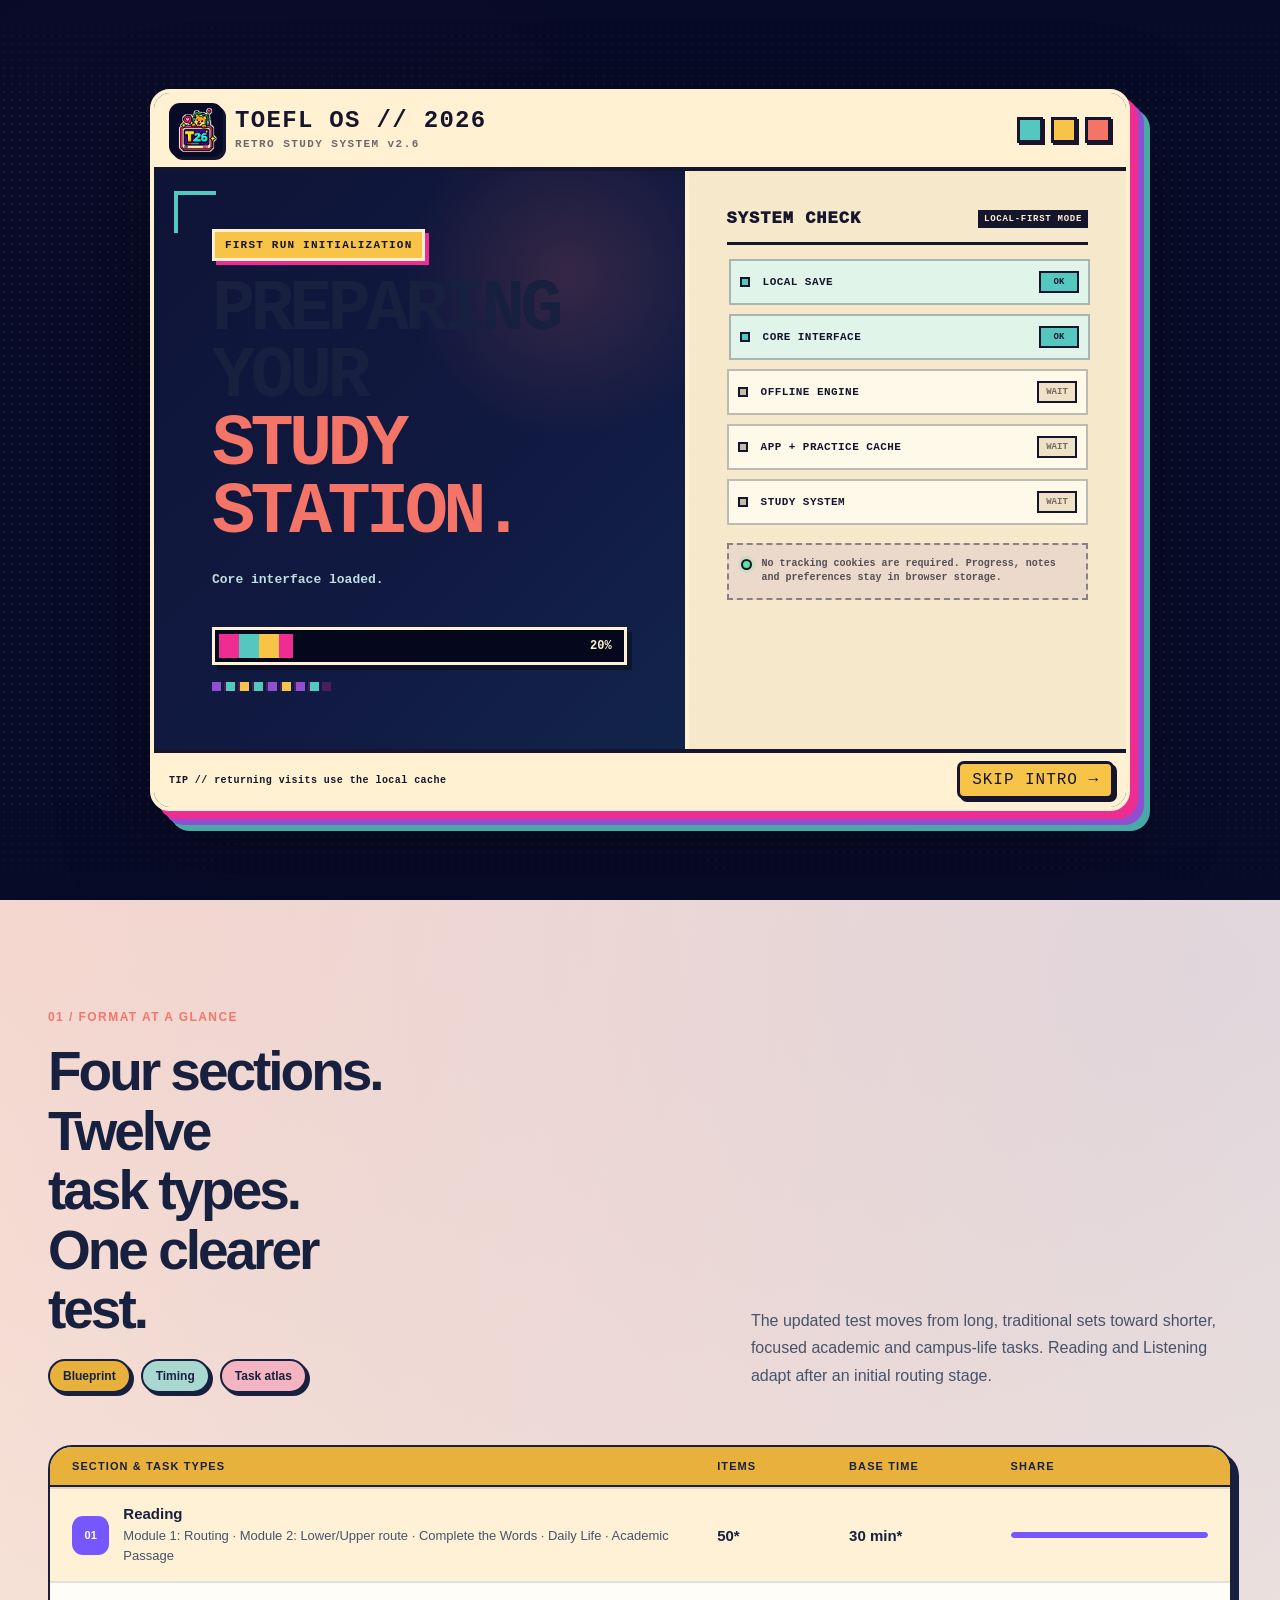
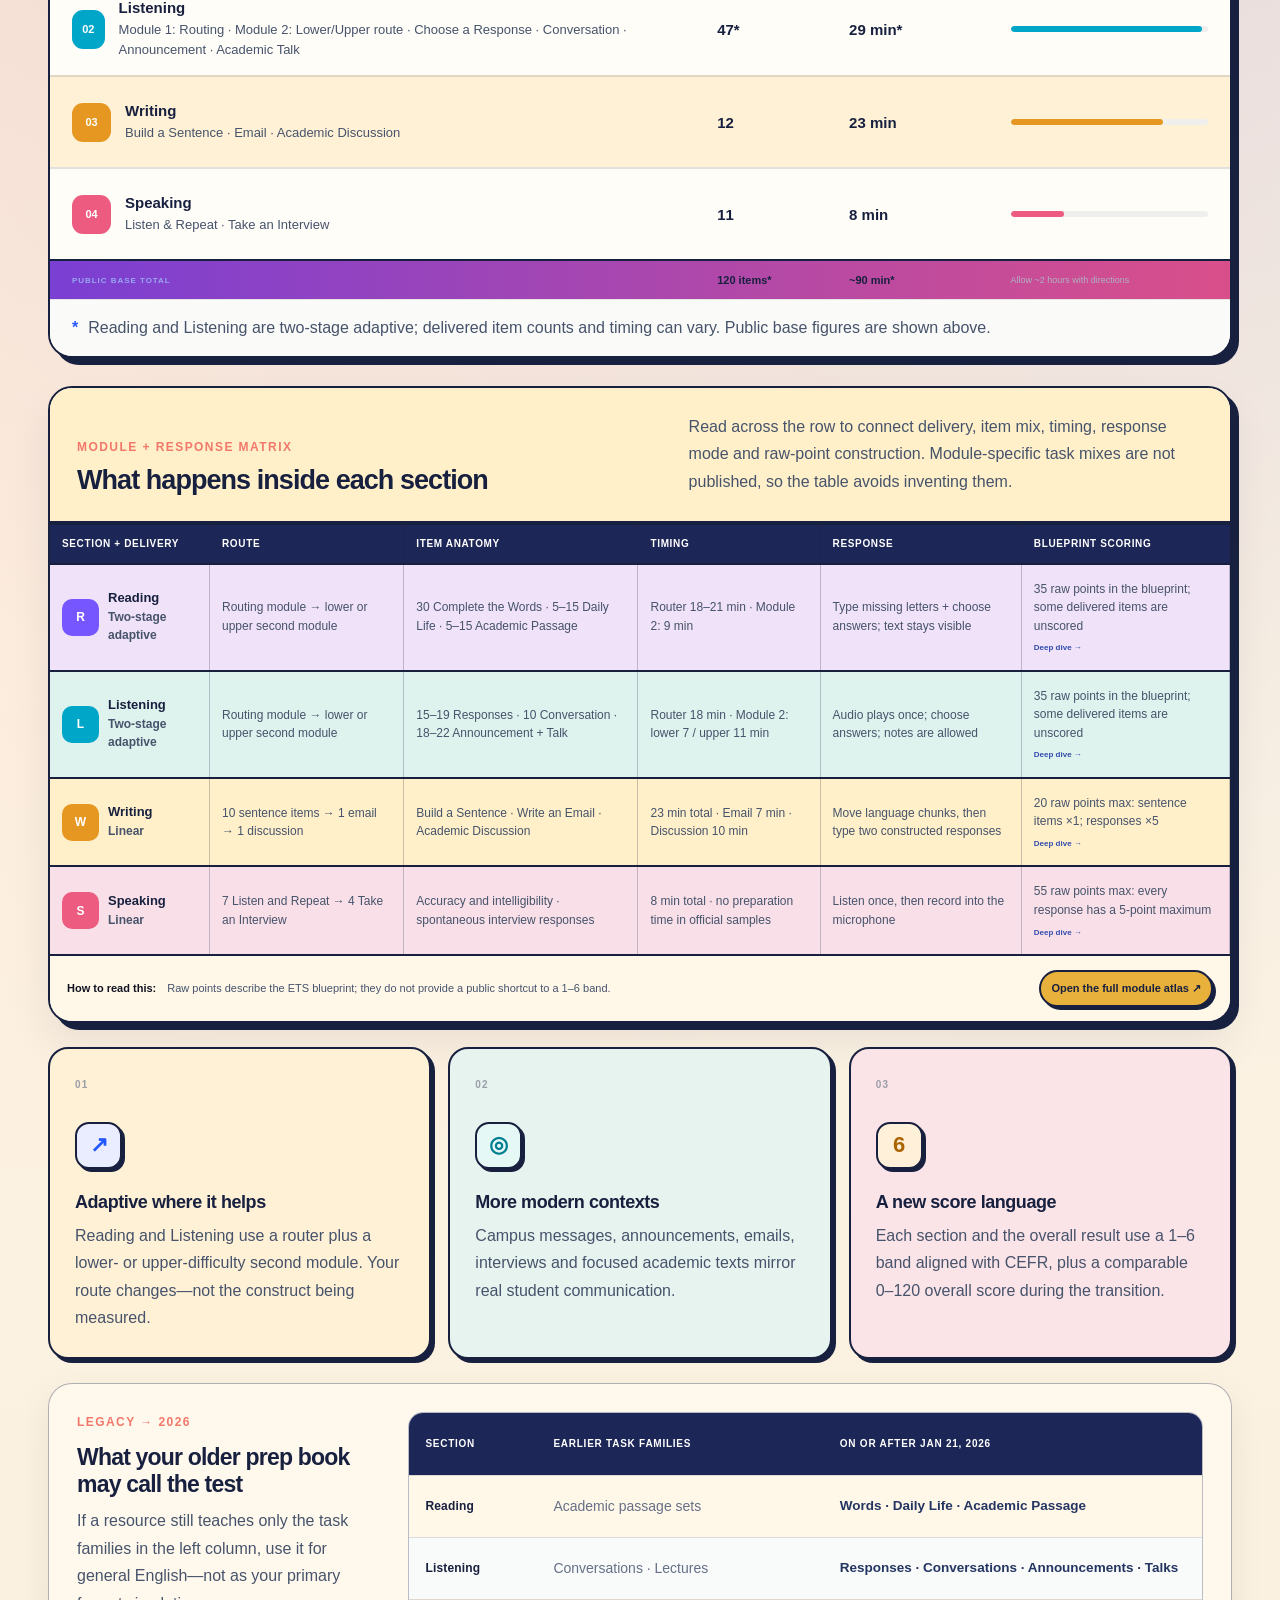
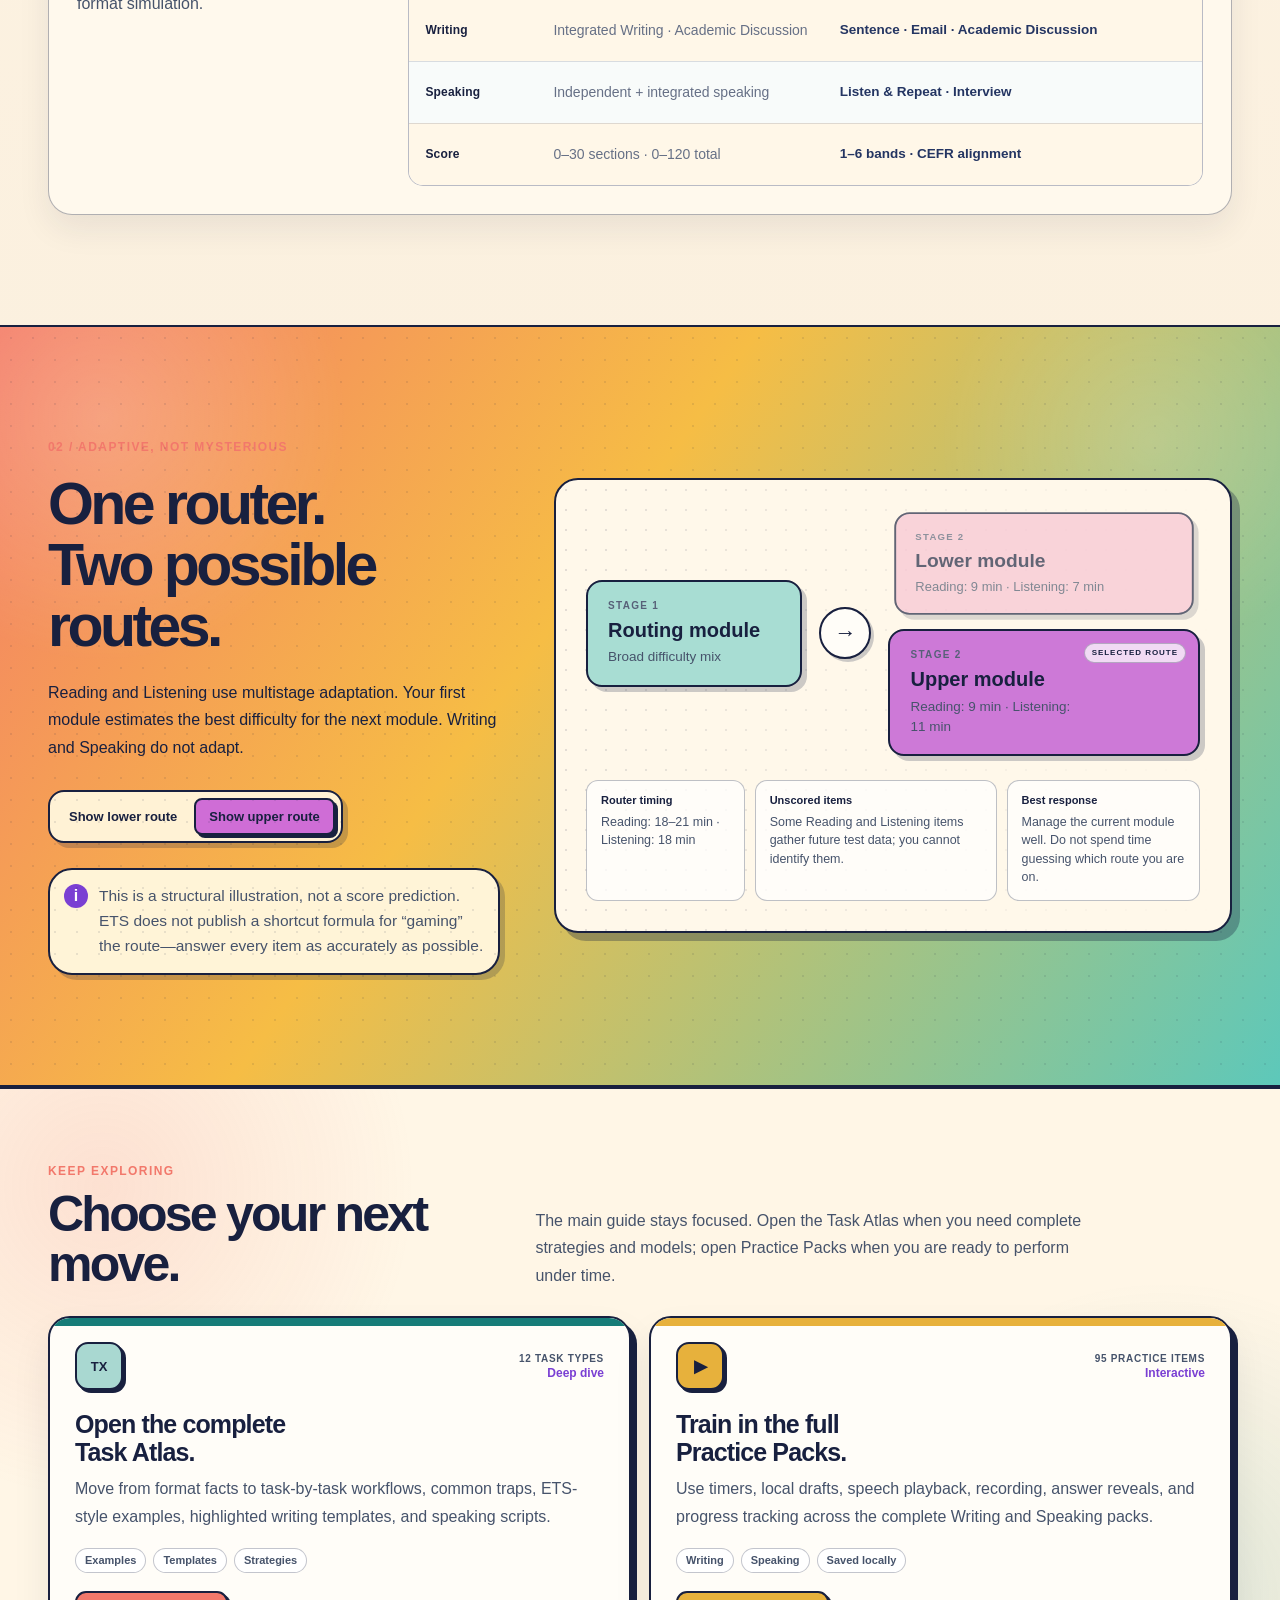
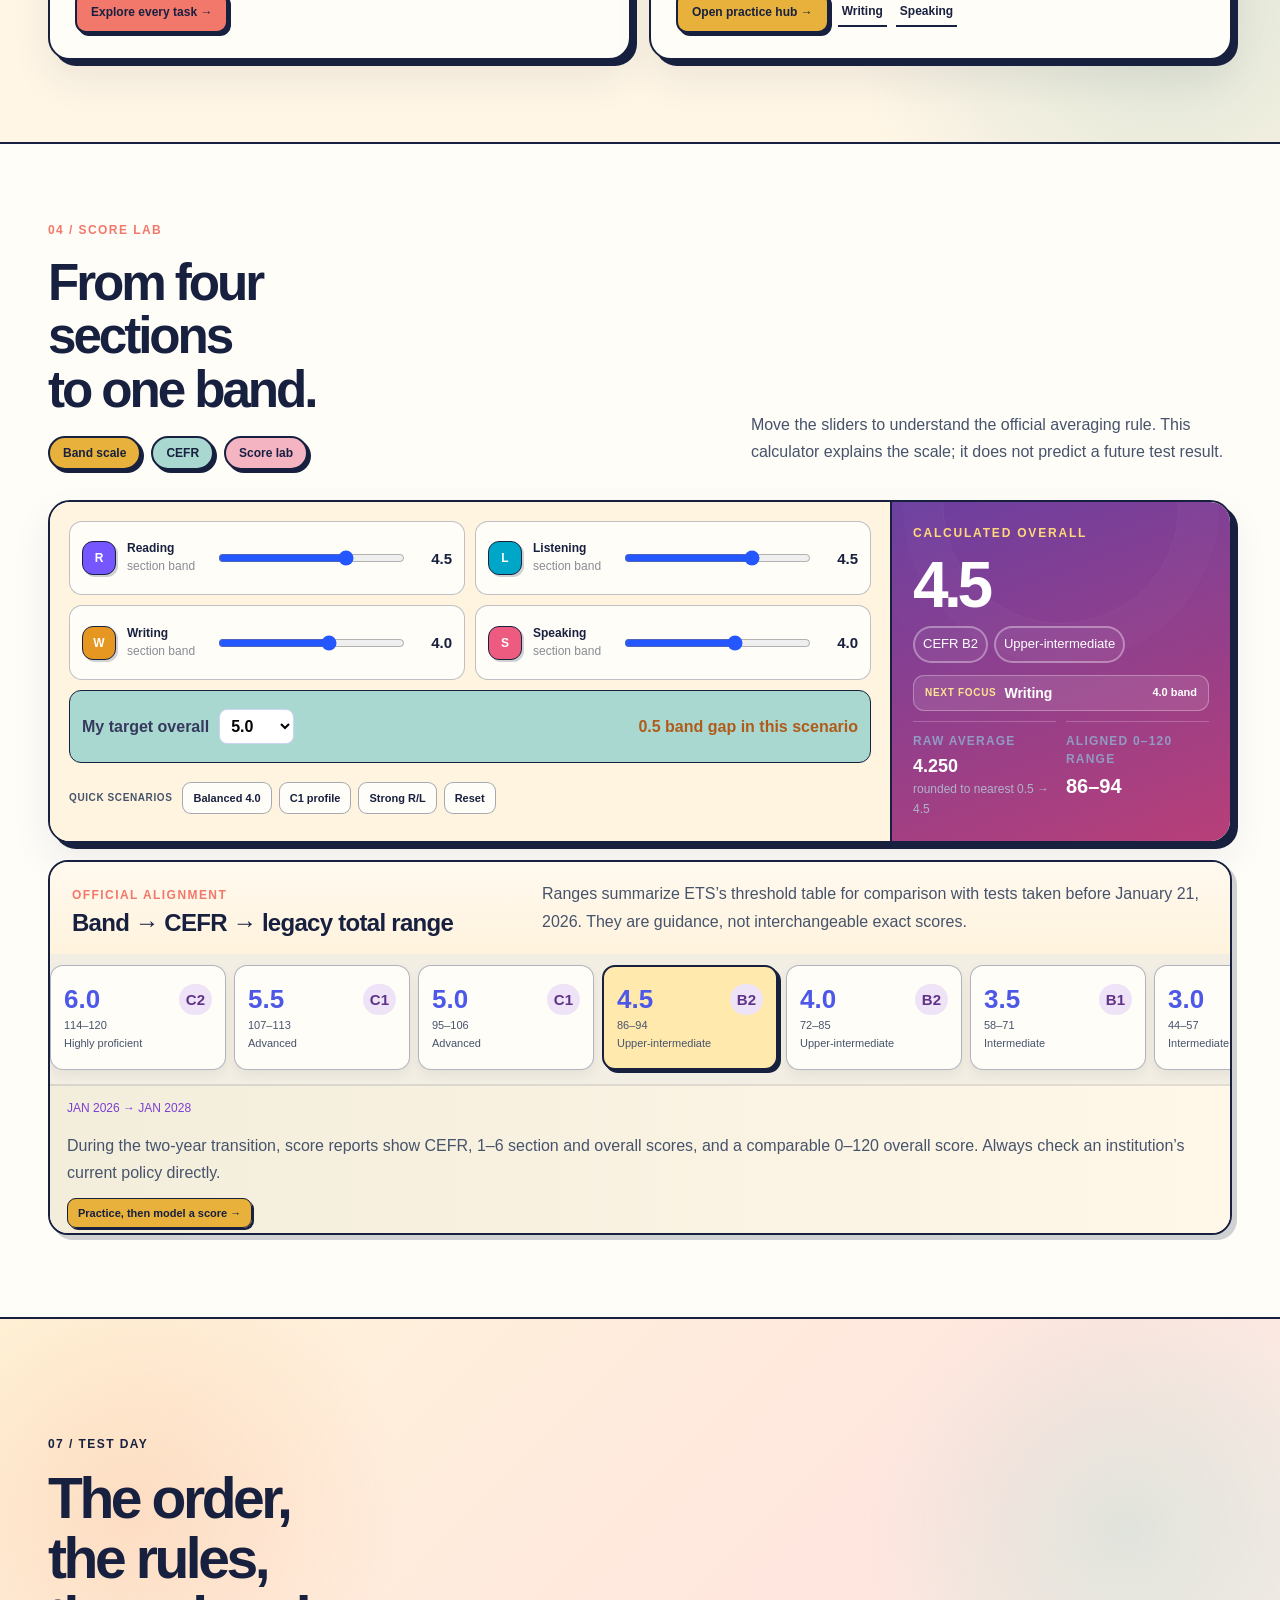
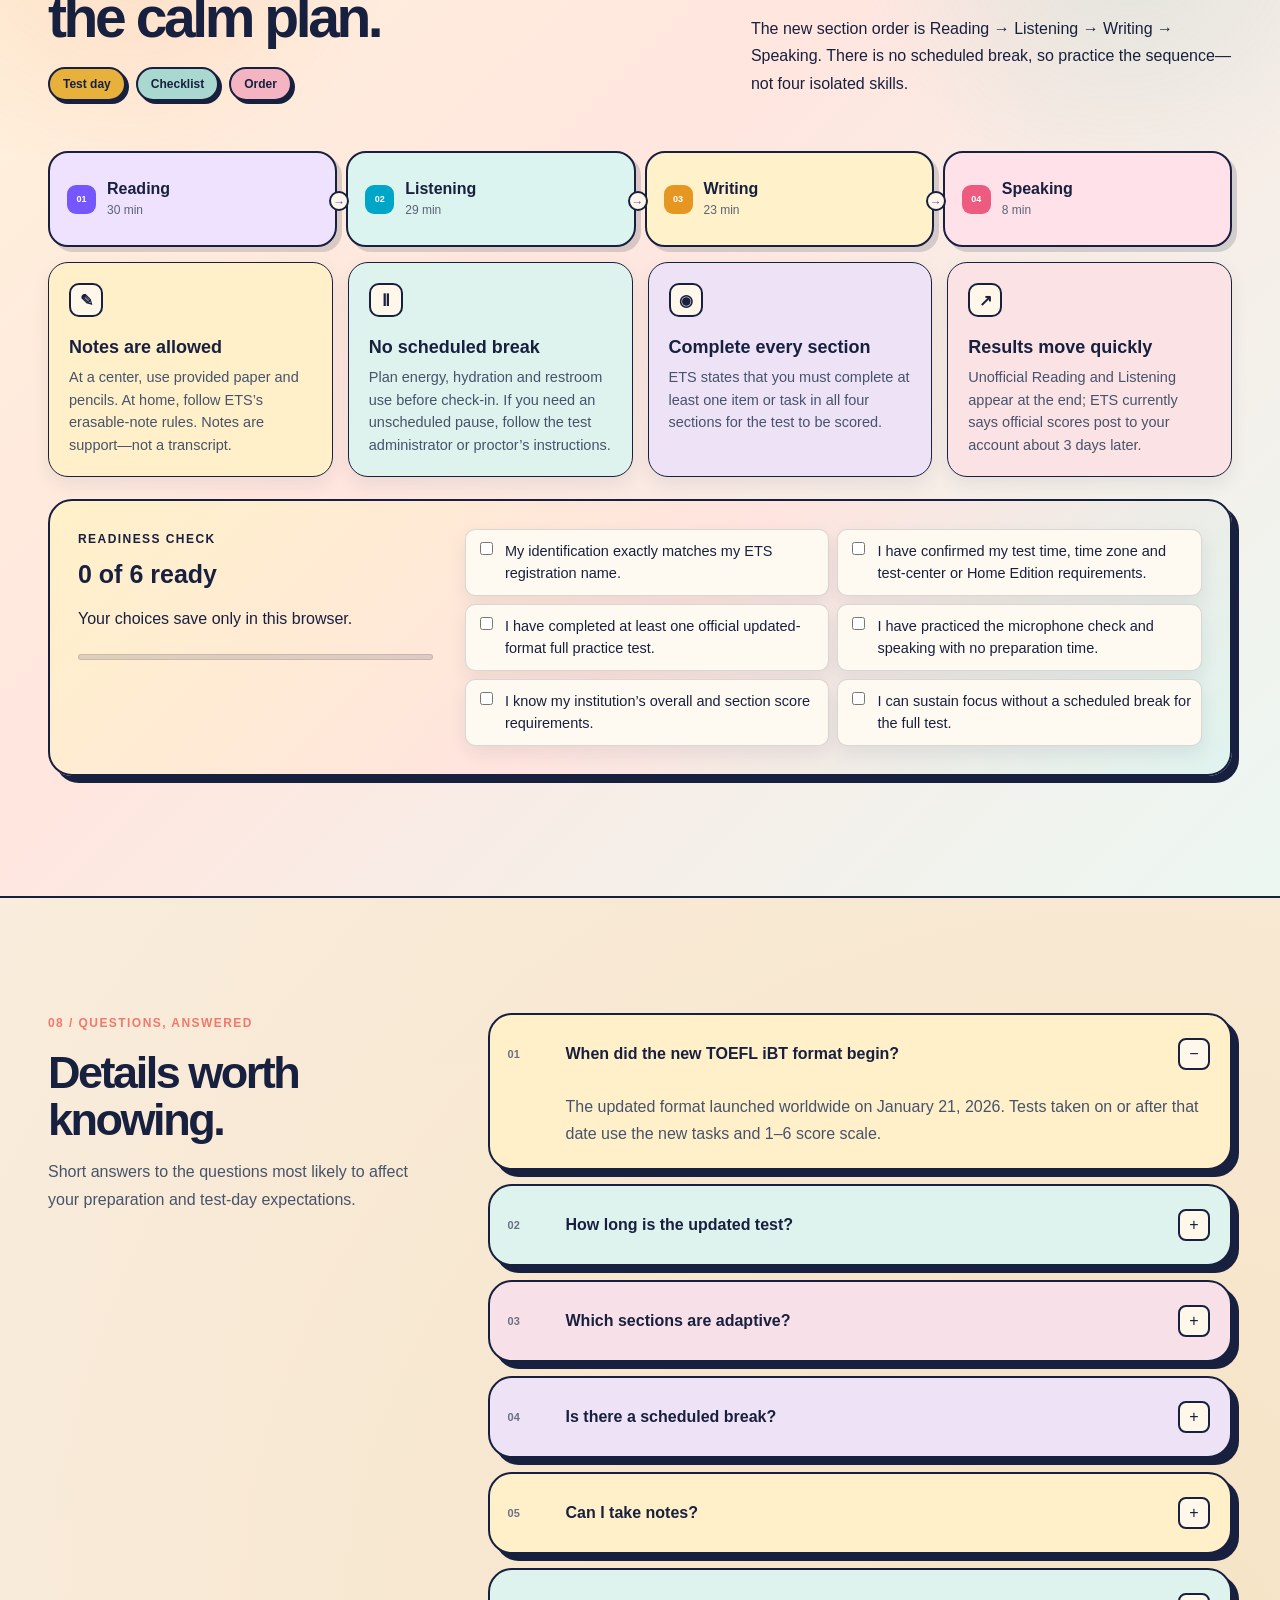
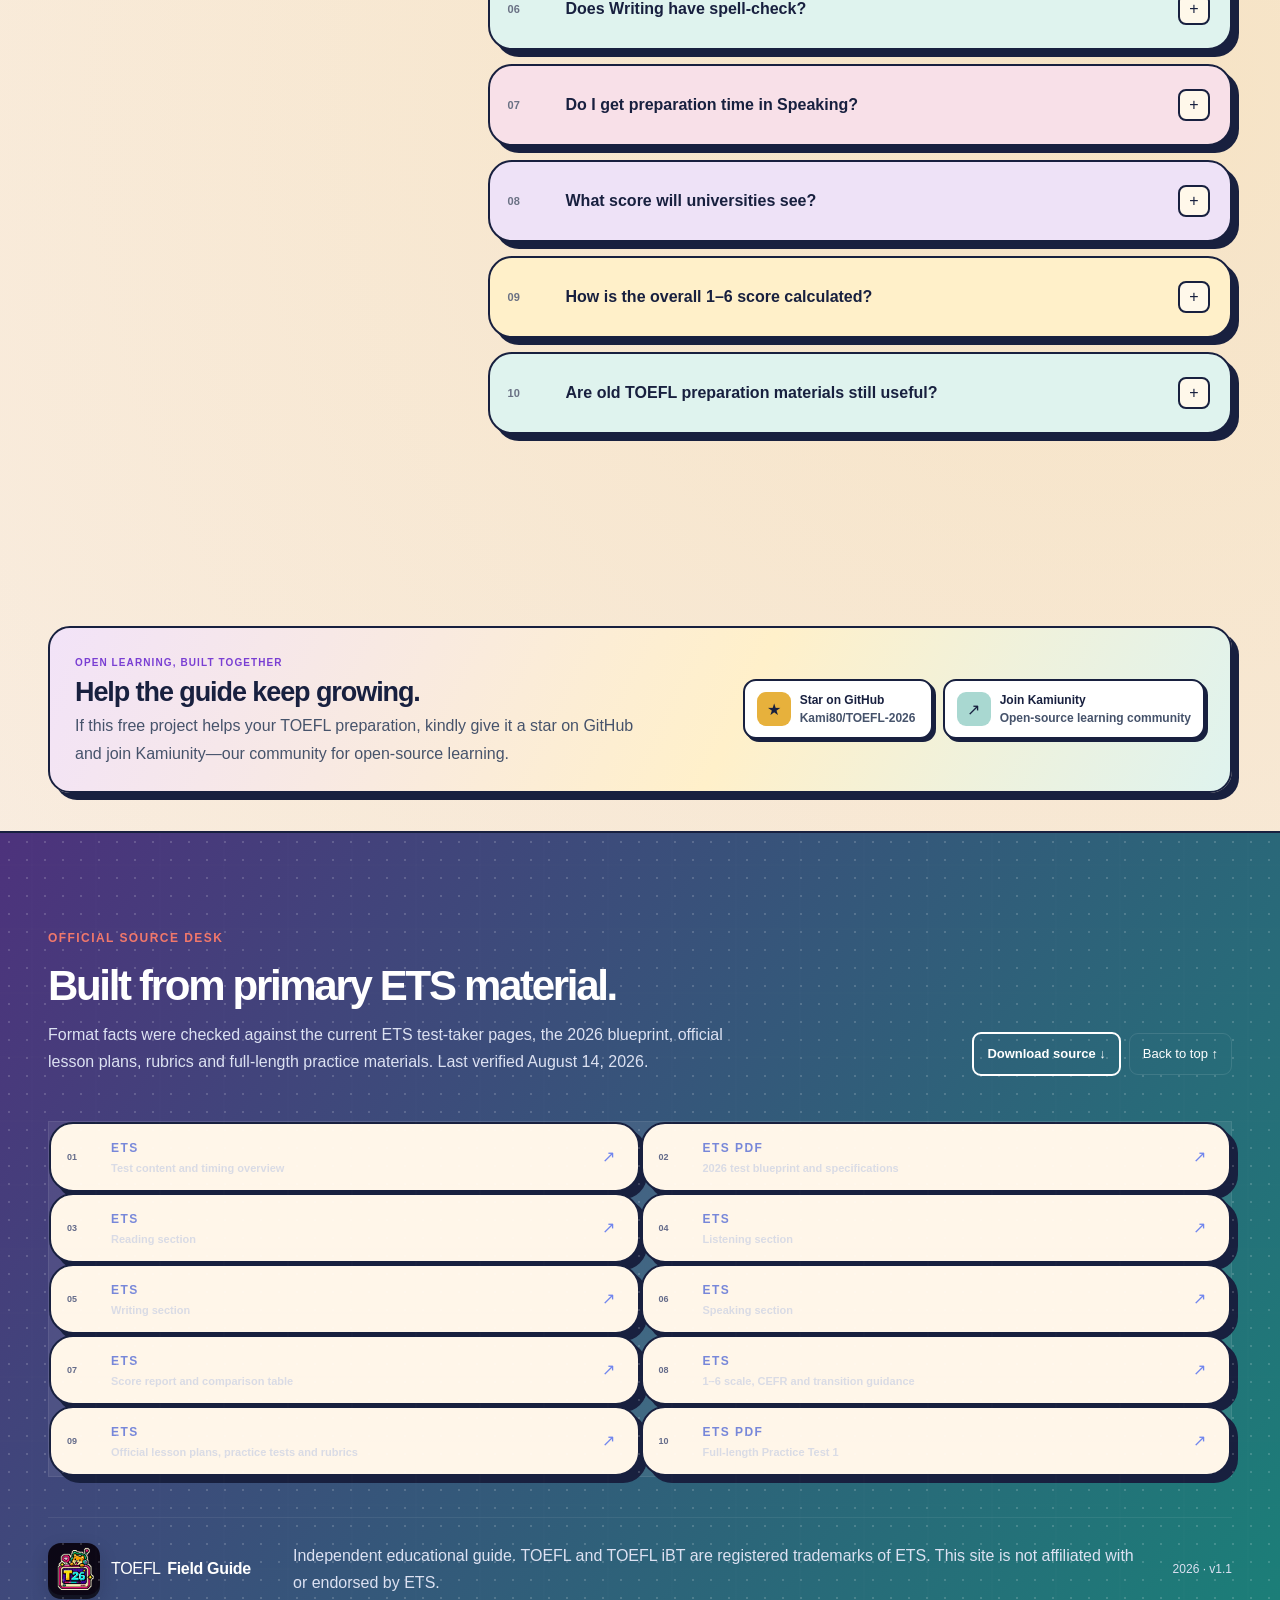
==== commit a10fd14b: "Add mobile-first PWA experience" ====
--- a/index.html
+++ b/index.html
@@ -2,12 +2,20 @@
 <html lang="en" style="--font-body:'DM Sans','Segoe UI',Arial,sans-serif;--font-display:Manrope,'Segoe UI',Arial,sans-serif">
   <head>
     <meta charset="UTF-8" />
-    <meta name="viewport" content="width=device-width, initial-scale=1" />
+    <meta name="viewport" content="width=device-width, initial-scale=1, viewport-fit=cover" />
     <meta name="description" content="A comprehensive, interactive guide to the TOEFL iBT format introduced January 21, 2026." />
     <meta name="theme-color" content="#151628" />
+    <meta name="application-name" content="TOEFL 2026 Field Guide" />
+    <meta name="apple-mobile-web-app-capable" content="yes" />
+    <meta name="apple-mobile-web-app-title" content="TOEFL 2026" />
+    <meta name="apple-mobile-web-app-status-bar-style" content="black-translucent" />
     <title>TOEFL iBT 2026 Complete Guide</title>
+    <link rel="manifest" href="manifest.webmanifest" />
+    <link rel="icon" href="favicon-32x32.png" sizes="32x32" type="image/png" />
+    <link rel="apple-touch-icon" href="apple-touch-icon.png" />
     <link rel="stylesheet" href="styles.css?v=20260815-phonenav4" />
     <link rel="stylesheet" href="pets.css?v=20260815-petarc8" />
+    <link rel="stylesheet" href="mobile-pwa.css?v=20260908-mobile-pwa1" data-toefl-mobile-style="true" />
   </head>
   <body>
     <noscript>This interactive guide requires JavaScript. Please enable it and reload the page.</noscript>
@@ -15,5 +23,6 @@
     <script src="app.js?v=20260815-timing2" defer></script>
   <script src="retromax.js?v=20260815-polish1" defer></script>
   <script src="pets.js?v=20260815-petarc8" defer></script>
+  <script src="mobile-pwa.js?v=20260908-mobile-pwa1" defer></script>
 </body>
 </html>
--- a/styles.css
+++ b/styles.css
@@ -2143,3 +2143,57 @@
   }
   body.retromax-ready [id]{scroll-margin-top:126px}
 }
+
+/* =========================================================
+   TOEFL 2026 RETRO PIXEL BRAND UPDATE — 2026-08-18
+   Header logo only. Homepage artwork is controlled by visuals.css.
+   ========================================================= */
+.brand-mark{
+  width:52px !important;
+  height:52px !important;
+  flex:0 0 52px;
+  display:block !important;
+  padding:0 !important;
+  border:0 !important;
+  border-radius:13px !important;
+  background:
+    #0c0715
+    url("toefl-2026-logo-header.webp")
+    center / contain no-repeat !important;
+  box-shadow:0 4px 0 #121322, 0 7px 18px rgba(18,19,34,.18) !important;
+  transform:none !important;
+  color:transparent !important;
+  font-size:0 !important;
+  overflow:hidden;
+}
+
+/* Safety reset for the generated homepage WebP.
+   An older branding rule hid every child of .hero-visual. */
+body.retromax-ready .hero-visual.has-site-visual .site-page-visual--guide{
+  display:block !important;
+  opacity:1 !important;
+  visibility:visible !important;
+  pointer-events:auto !important;
+}
+body.retromax-ready .hero-visual.has-site-visual .site-page-visual--guide > img{
+  display:block !important;
+  opacity:1 !important;
+  visibility:visible !important;
+}
+
+@media (max-width:820px){
+  .brand-mark{
+    width:46px !important;
+    height:46px !important;
+    flex-basis:46px !important;
+  }
+}
+
+@media (max-width:560px){
+  .brand-mark{
+    width:42px !important;
+    height:42px !important;
+    flex-basis:42px !important;
+  }
+}
+
--- a/mobile-pwa.css
+++ b/mobile-pwa.css
@@ -0,0 +1,679 @@
+/* TOEFL 2026 — final mobile contract + PWA surfaces */
+
+:root {
+  --toefl-safe-top: env(safe-area-inset-top, 0px);
+  --toefl-safe-right: env(safe-area-inset-right, 0px);
+  --toefl-safe-bottom: env(safe-area-inset-bottom, 0px);
+  --toefl-mobile-ink: #19152f;
+  --toefl-mobile-yellow: #ffd64b;
+  --toefl-mobile-mint: #a7efc6;
+  --toefl-mobile-pink: #ff4fa3;
+}
+
+html {
+  -webkit-text-size-adjust: 100%;
+  text-size-adjust: 100%;
+  scroll-padding-top: 96px;
+}
+
+body {
+  min-width: 0;
+  max-width: 100%;
+  overflow-x: clip;
+  -webkit-tap-highlight-color: rgba(255, 79, 163, .18);
+}
+
+img,
+svg,
+video,
+canvas {
+  max-width: 100%;
+}
+
+button,
+a,
+input,
+select,
+textarea,
+summary {
+  touch-action: manipulation;
+}
+
+button:focus-visible,
+a:focus-visible,
+input:focus-visible,
+select:focus-visible,
+textarea:focus-visible,
+summary:focus-visible {
+  outline: 3px solid var(--toefl-mobile-pink);
+  outline-offset: 3px;
+}
+
+.toefl-pwa-status,
+.toefl-pwa-install-banner,
+.toefl-pwa-update-banner,
+.toefl-mobile-top {
+  font-family: var(--font-body, "DM Sans", "Segoe UI", Arial, sans-serif);
+}
+
+.toefl-pwa-status {
+  position: fixed;
+  z-index: 2147483000;
+  left: 50%;
+  bottom: calc(18px + var(--toefl-safe-bottom));
+  max-width: min(92vw, 470px);
+  padding: 11px 14px;
+  border: 2px solid var(--toefl-mobile-ink);
+  border-radius: 999px;
+  background: var(--toefl-mobile-ink);
+  color: #fff;
+  box-shadow: 4px 4px 0 rgba(25, 21, 47, .28);
+  font-size: 12px;
+  font-weight: 800;
+  line-height: 1.35;
+  transform: translateX(-50%);
+}
+
+.toefl-pwa-status[data-tone="offline"] {
+  background: #f04f61;
+}
+
+.toefl-pwa-status[data-tone="online"] {
+  background: #147e79;
+}
+
+.toefl-pwa-install-banner,
+.toefl-pwa-update-banner {
+  position: fixed;
+  z-index: 2147482900;
+  left: 50%;
+  bottom: calc(18px + var(--toefl-safe-bottom));
+  width: min(470px, calc(100vw - 28px));
+  display: grid;
+  grid-template-columns: auto minmax(0, 1fr) auto;
+  align-items: center;
+  gap: 11px;
+  padding: 12px;
+  border: 2px solid var(--toefl-mobile-ink);
+  border-radius: 16px;
+  background: #fff8e9;
+  color: var(--toefl-mobile-ink);
+  box-shadow: 5px 5px 0 var(--toefl-mobile-ink), 0 18px 42px rgba(25, 21, 47, .2);
+  transform: translateX(-50%);
+}
+
+.toefl-pwa-install-icon {
+  width: 42px;
+  height: 42px;
+  display: grid;
+  place-items: center;
+  border: 2px solid var(--toefl-mobile-ink);
+  border-radius: 10px;
+  background: var(--toefl-mobile-yellow);
+  font: 950 10px/1 var(--font-display, system-ui, sans-serif);
+}
+
+.toefl-pwa-install-copy,
+.toefl-pwa-update-banner > span {
+  min-width: 0;
+  display: grid;
+  gap: 3px;
+}
+
+.toefl-pwa-install-copy strong,
+.toefl-pwa-update-banner b {
+  font-size: 12px;
+  line-height: 1.25;
+}
+
+.toefl-pwa-install-copy span,
+.toefl-pwa-update-banner small {
+  color: rgba(25, 21, 47, .68);
+  font-size: 10px;
+  line-height: 1.35;
+}
+
+.toefl-pwa-install-actions {
+  display: flex;
+  gap: 6px;
+}
+
+.toefl-pwa-install-button,
+.toefl-pwa-dismiss-button,
+.toefl-pwa-update-button,
+.toefl-pwa-update-dismiss {
+  min-height: 38px;
+  padding: 0 10px;
+  border: 2px solid var(--toefl-mobile-ink);
+  border-radius: 9px;
+  background: var(--toefl-mobile-yellow);
+  color: var(--toefl-mobile-ink);
+  font-size: 10px;
+  font-weight: 900;
+}
+
+.toefl-pwa-dismiss-button,
+.toefl-pwa-update-dismiss {
+  background: #fff;
+}
+
+.toefl-pwa-update-banner {
+  grid-template-columns: minmax(0, 1fr) auto auto;
+  background: var(--toefl-mobile-mint);
+}
+
+.toefl-mobile-top {
+  position: fixed;
+  z-index: 995;
+  right: calc(13px + var(--toefl-safe-right));
+  bottom: calc(17px + var(--toefl-safe-bottom));
+  width: 44px;
+  height: 44px;
+  display: grid;
+  place-items: center;
+  border: 2px solid var(--toefl-mobile-ink);
+  border-radius: 50%;
+  background: var(--toefl-mobile-yellow);
+  color: var(--toefl-mobile-ink);
+  box-shadow: 3px 3px 0 var(--toefl-mobile-ink);
+  font: 950 18px/1 var(--font-display, system-ui, sans-serif);
+}
+
+.toefl-mobile-top[hidden],
+.toefl-pwa-status[hidden],
+.toefl-pwa-install-banner[hidden],
+.toefl-pwa-nav-install[hidden] {
+  display: none !important;
+}
+
+.site-fastnav,
+.site-map-window,
+.pack-hero,
+.pack-shell,
+.atlas-section,
+.hub-grid,
+.hero,
+.format-section,
+.score-section,
+.testday-section,
+.faq-section,
+.sources-footer,
+.pack-footer {
+  min-width: 0;
+}
+
+.site-fastnav a,
+.site-fastnav button,
+.mode-tabs button,
+.task-filter button,
+.studio-tabs button,
+.atlas-button,
+.button,
+.primary-btn,
+.ghost-btn,
+.danger-btn,
+.tool-btn,
+.pack-home,
+.hub-card a,
+.notes-button,
+.annotation-fab {
+  min-height: 44px;
+}
+
+.format-detail-scroll,
+.format-matrix-wrap,
+.task-filter,
+.studio-tabs,
+.mode-tabs,
+.token-bank,
+.progress-strip,
+.site-fastnav-links,
+.site-map-page-rail {
+  -webkit-overflow-scrolling: touch;
+  overscroll-behavior-inline: contain;
+  scrollbar-width: thin;
+}
+
+@media (max-width: 760px) {
+  html {
+    scroll-padding-top: 88px;
+  }
+
+  body {
+    padding-bottom: var(--toefl-safe-bottom);
+  }
+
+  .site-fastnav-spacer {
+    height: calc(82px + var(--toefl-safe-top)) !important;
+  }
+
+  .site-fastnav {
+    top: max(7px, var(--toefl-safe-top));
+    width: calc(100% - 14px);
+    max-width: none;
+    min-height: 58px;
+    grid-template-columns: auto minmax(0, 1fr) auto;
+    gap: 6px;
+    padding: 5px;
+    border-radius: 13px;
+  }
+
+  .site-fastnav-brand {
+    min-width: 0;
+    padding-right: 7px;
+  }
+
+  .site-fastnav-brand img {
+    width: 40px;
+    height: 40px;
+  }
+
+  .site-fastnav-links {
+    justify-content: flex-start;
+    min-width: 0;
+    overflow-x: auto;
+    padding: 2px 0;
+  }
+
+  .site-fastnav-link {
+    flex: 0 0 auto;
+    min-height: 40px;
+    padding-inline: 9px;
+    font-size: 9px !important;
+  }
+
+  .site-fastnav-links > a:nth-child(2) {
+    display: inline-flex !important;
+  }
+
+  .site-fastnav-route {
+    display: none !important;
+  }
+
+  .site-map-open {
+    min-width: 44px;
+    min-height: 44px;
+    padding-inline: 7px;
+  }
+
+  .site-fastnav-branch-panel {
+    top: calc(72px + var(--toefl-safe-top));
+    max-height: calc(100dvh - 86px - var(--toefl-safe-top));
+    border-radius: 13px;
+  }
+
+  .site-map-overlay {
+    padding: max(7px, var(--toefl-safe-top)) 7px 7px;
+  }
+
+  .site-map-window {
+    height: calc(100dvh - 14px - var(--toefl-safe-top) - var(--toefl-safe-bottom));
+    max-height: none;
+  }
+
+  .hero,
+  .pack-hero,
+  .explorer-hero {
+    width: 100%;
+    min-height: 0;
+  }
+
+  .hero-actions,
+  .explorer-actions {
+    gap: 9px;
+  }
+
+  .hero-actions .button,
+  .explorer-actions .atlas-button {
+    width: 100%;
+  }
+
+  .format-detail-scroll,
+  .format-matrix-wrap {
+    margin-inline: -1px;
+    border-radius: 0 0 14px 14px;
+  }
+
+  .format-detail-scroll::after,
+  .format-matrix-wrap::after {
+    content: "Swipe sideways for the full table →";
+    display: block;
+    padding: 8px 12px;
+    color: #766a5e;
+    background: #fff0ca;
+    font-size: 11px;
+    font-weight: 800;
+  }
+
+  .notes-button,
+  .annotation-fab {
+    right: calc(12px + var(--toefl-safe-right));
+    bottom: calc(12px + var(--toefl-safe-bottom));
+  }
+
+  .toefl-mobile-top {
+    right: calc(12px + var(--toefl-safe-right));
+    bottom: calc(70px + var(--toefl-safe-bottom));
+  }
+
+  .pixel-pet-launcher {
+    left: 10px;
+    bottom: calc(10px + var(--toefl-safe-bottom));
+  }
+
+  .pixel-pet-dialog {
+    inset: auto 10px calc(96px + var(--toefl-safe-bottom)) 10px;
+    max-height: calc(100dvh - 110px - var(--toefl-safe-top));
+  }
+
+  .pixel-pet-toast {
+    bottom: calc(18px + var(--toefl-safe-bottom));
+  }
+
+  .pack-hero {
+    padding-inline: 16px !important;
+    padding-top: 42px !important;
+  }
+
+  .pack-hero h1 {
+    max-width: 12ch;
+    font-size: clamp(42px, 12vw, 58px) !important;
+    line-height: .98;
+  }
+
+  .pack-hero p,
+  .hero-lede {
+    max-width: none;
+  }
+
+  .hero-card {
+    width: 100%;
+    padding: 20px;
+  }
+
+  .pack-shell {
+    padding-inline: 12px !important;
+  }
+
+  body.retromax-ready .mode-tabs {
+    top: calc(78px + var(--toefl-safe-top)) !important;
+    padding-block: 8px 11px;
+    margin-inline: 0;
+    overflow-x: auto;
+    scrollbar-width: none;
+  }
+
+  body.retromax-ready .mode-tabs::-webkit-scrollbar,
+  .site-fastnav-links::-webkit-scrollbar,
+  .task-filter::-webkit-scrollbar,
+  .studio-tabs::-webkit-scrollbar {
+    display: none;
+  }
+
+  body.retromax-ready .mode-tabs button,
+  .task-filter button,
+  .studio-tabs button {
+    flex: 0 0 auto;
+    min-height: 46px;
+  }
+
+  .practice-toolbar {
+    gap: 8px;
+    padding: 10px;
+  }
+
+  .practice-toolbar .select-wrap {
+    flex: 1 1 calc(50% - 8px);
+    min-width: 0;
+  }
+
+  .practice-toolbar .select-wrap select {
+    min-width: 0;
+    max-width: 100%;
+  }
+
+  .practice-toolbar .spacer {
+    display: none;
+  }
+
+  .practice-toolbar .clock {
+    flex: 1 1 88px;
+  }
+
+  .practice-toolbar .tool-btn {
+    flex: 1 1 150px;
+  }
+
+  .sentence-layout,
+  .writing-layout,
+  .speaking-layout {
+    min-height: 0;
+  }
+
+  .source-pane,
+  .work-pane,
+  .prompt-pane,
+  .editor-pane,
+  .visual-pane,
+  .speak-work {
+    padding: 20px 16px;
+  }
+
+  .visual-pane img {
+    max-height: 260px;
+    margin-inline: auto;
+  }
+
+  .sentence-template {
+    min-height: 132px;
+    font-size: 14px;
+    line-height: 2.15;
+  }
+
+  .slot,
+  .token-bank button,
+  .placed-token,
+  .sentence-actions button,
+  .speak-controls button,
+  .interview-actions button {
+    min-height: 44px;
+  }
+
+  .sentence-actions,
+  .speak-controls,
+  .interview-actions,
+  .editor-actions {
+    gap: 8px;
+  }
+
+  .sentence-actions button,
+  .speak-controls button,
+  .interview-actions button {
+    flex: 1 1 calc(50% - 8px);
+  }
+
+  .editor-actions {
+    flex-wrap: wrap;
+  }
+
+  .editor-actions .spacer {
+    display: none;
+  }
+
+  .editor-actions button {
+    min-height: 44px;
+  }
+
+  .editor-pane textarea {
+    min-height: 330px;
+  }
+
+  .question-nav button {
+    min-height: 44px;
+  }
+
+  .hub-grid {
+    padding-inline: 14px;
+  }
+
+  .hub-card {
+    padding: 22px 18px;
+  }
+
+  .atlas-section {
+    padding-inline: 16px !important;
+  }
+
+  .atlas-heading h2 {
+    max-width: 12ch;
+    font-size: clamp(38px, 11vw, 52px) !important;
+  }
+
+  .official-banner,
+  .rubric-ribbon {
+    align-items: flex-start;
+  }
+
+  .task-filter,
+  .studio-tabs {
+    margin-inline: -2px;
+    padding-inline: 2px;
+  }
+
+  .task-workbench,
+  .template-board,
+  .speaking-engine-grid {
+    width: 100%;
+    min-width: 0;
+  }
+
+  .task-index-button {
+    min-height: 82px;
+  }
+
+  .task-detail-head,
+  .speaking-script-board > header {
+    min-width: 0;
+  }
+
+  .copy-template {
+    max-width: 100%;
+  }
+
+  .source-ledger a {
+    min-height: 76px;
+  }
+}
+
+@media (max-width: 430px) {
+  html {
+    scroll-padding-top: 82px;
+  }
+
+  .site-fastnav-spacer {
+    height: calc(76px + var(--toefl-safe-top)) !important;
+  }
+
+  .site-fastnav {
+    min-height: 55px;
+    border-width: 2px;
+  }
+
+  .site-fastnav-brand img {
+    width: 36px;
+    height: 36px;
+  }
+
+  .site-fastnav-link {
+    min-height: 38px;
+    padding-inline: 7px;
+    font-size: 8px !important;
+  }
+
+  .site-map-open {
+    min-width: 40px;
+    min-height: 40px;
+  }
+
+  body.retromax-ready .mode-tabs {
+    top: calc(72px + var(--toefl-safe-top)) !important;
+  }
+
+  .practice-toolbar .select-wrap {
+    flex-basis: 100%;
+    width: 100%;
+    justify-content: space-between;
+  }
+
+  .practice-toolbar .select-wrap select {
+    flex: 1 1 auto;
+  }
+
+  .practice-toolbar .clock,
+  .practice-toolbar .tool-btn {
+    flex-basis: calc(50% - 4px);
+  }
+
+  .toefl-pwa-install-banner,
+  .toefl-pwa-update-banner {
+    grid-template-columns: auto minmax(0, 1fr);
+    gap: 9px;
+  }
+
+  .toefl-pwa-install-actions,
+  .toefl-pwa-update-button,
+  .toefl-pwa-update-dismiss {
+    grid-column: 1 / -1;
+  }
+
+  .toefl-pwa-install-actions {
+    width: 100%;
+  }
+
+  .toefl-pwa-install-actions button,
+  .toefl-pwa-update-button,
+  .toefl-pwa-update-dismiss {
+    flex: 1;
+  }
+
+  .toefl-pwa-status {
+    bottom: calc(76px + var(--toefl-safe-bottom));
+    border-radius: 13px;
+    text-align: center;
+  }
+
+  .hero h1 {
+    font-size: clamp(42px, 13vw, 58px) !important;
+  }
+
+  .hero-visual.has-site-visual {
+    border-radius: 20px !important;
+  }
+
+  .hero-card .metric-grid {
+    grid-template-columns: 1fr 1fr;
+  }
+
+  .sentence-actions button,
+  .speak-controls button,
+  .interview-actions button {
+    flex-basis: 100%;
+  }
+}
+
+@media (prefers-reduced-motion: reduce) {
+  .toefl-mobile-top,
+  .toefl-pwa-install-banner,
+  .toefl-pwa-update-banner {
+    transition: none !important;
+  }
+}
+
+@media print {
+  .toefl-pwa-status,
+  .toefl-pwa-install-banner,
+  .toefl-pwa-update-banner,
+  .toefl-mobile-top {
+    display: none !important;
+  }
+}
